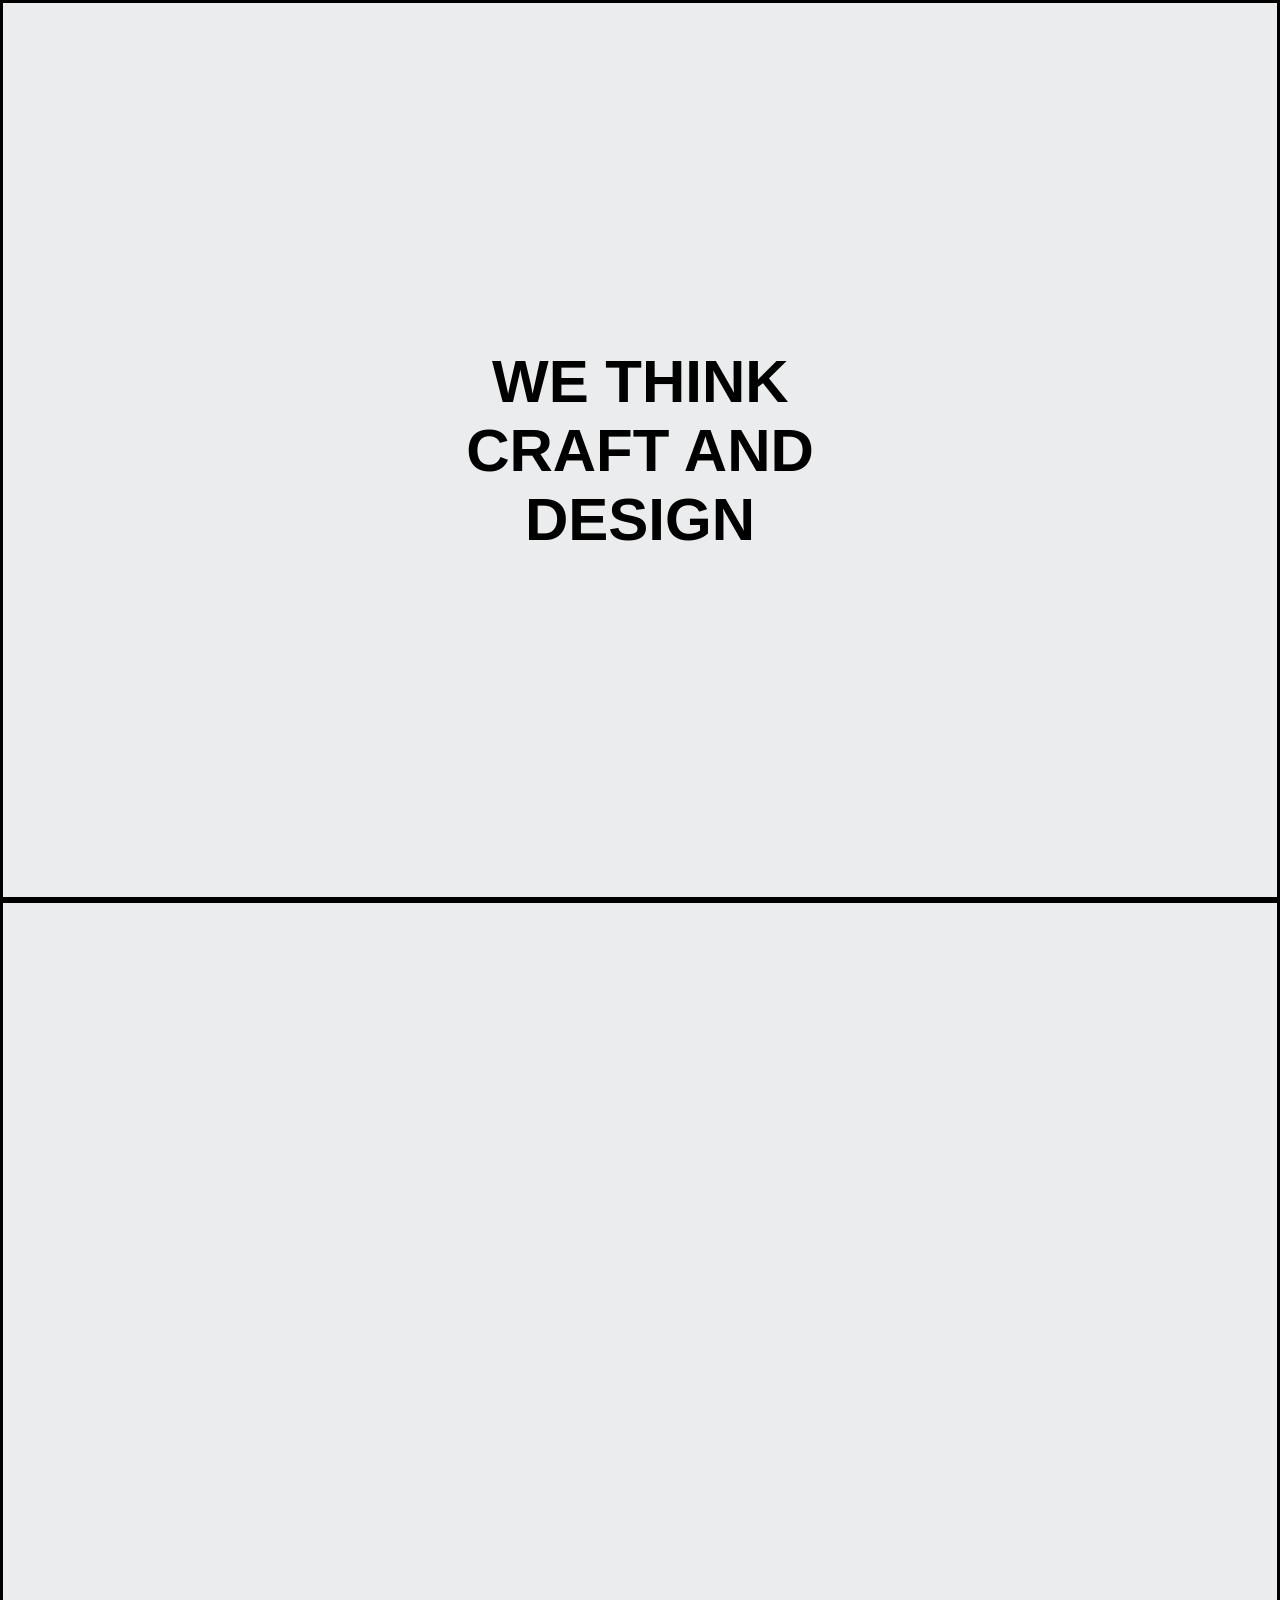
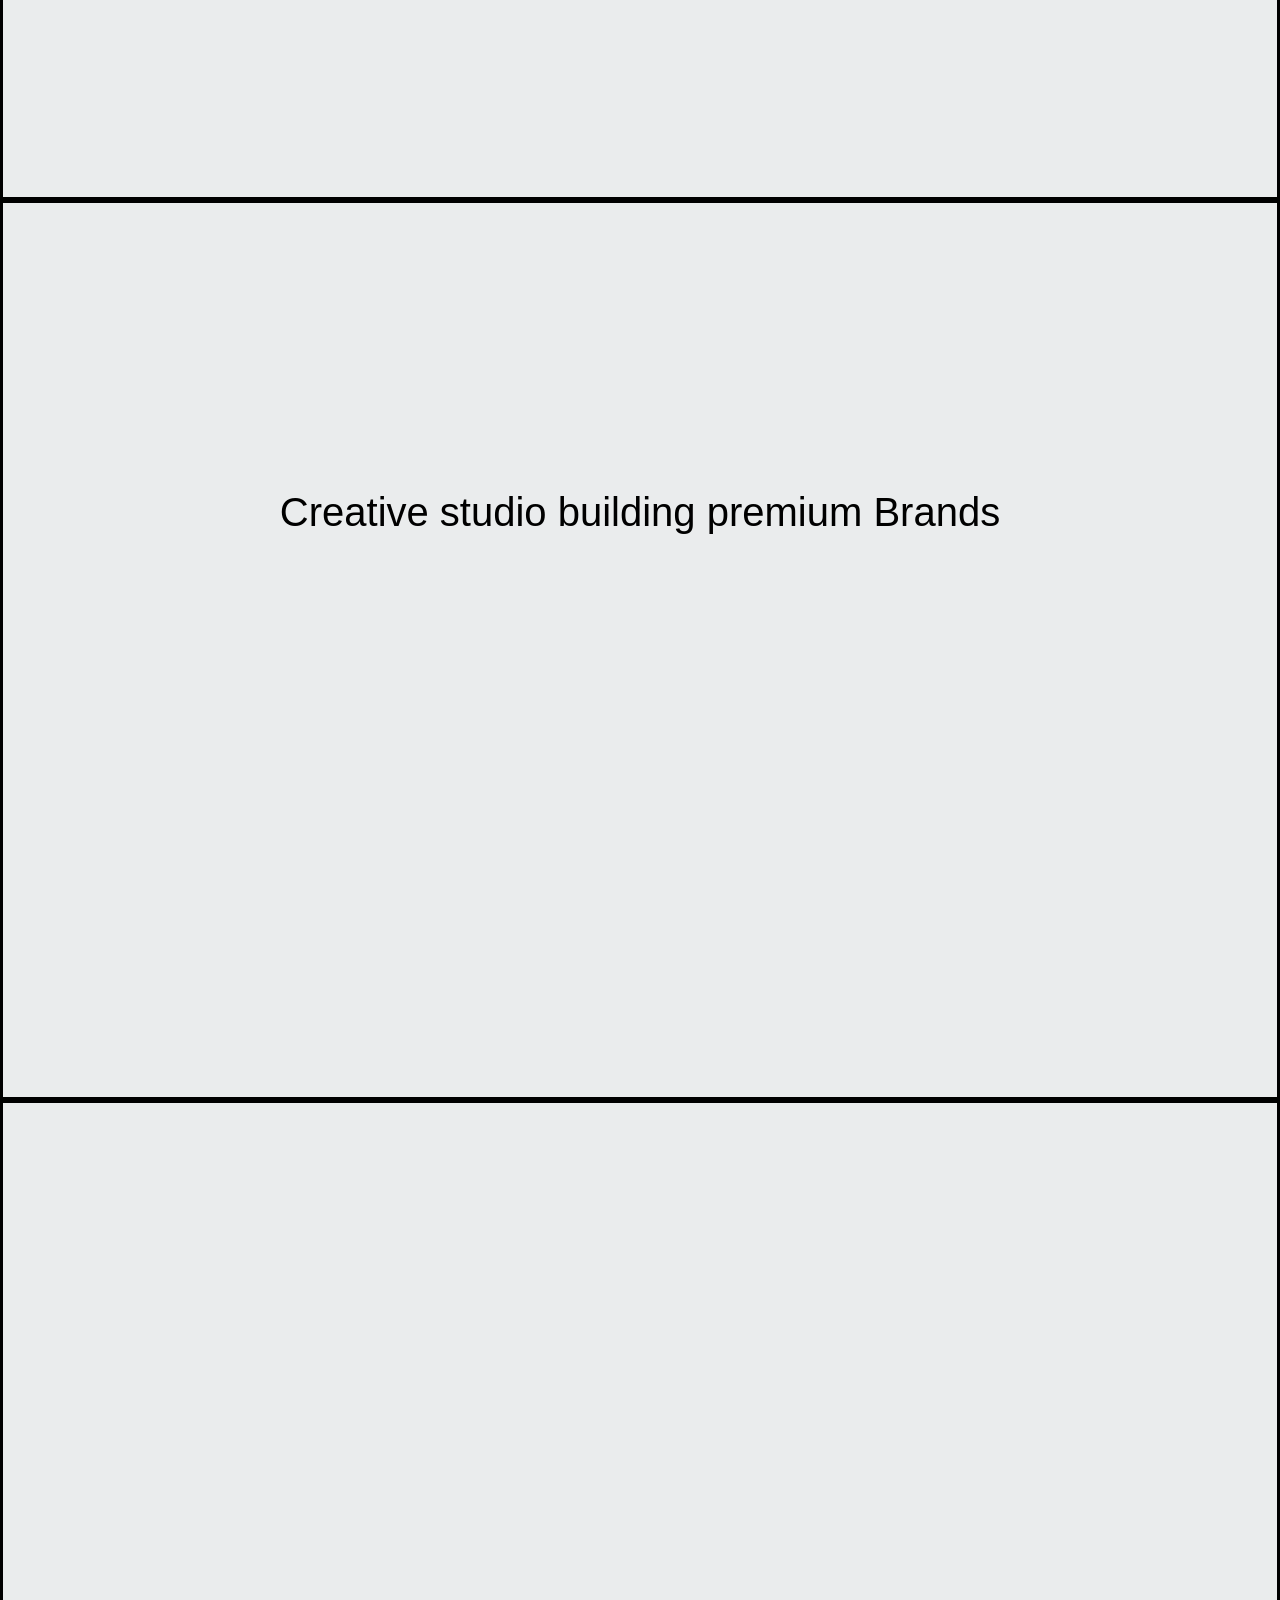
==== index.html @ c4618269 "Rename home.html to index.html" ====
<!DOCTYPE html>
<html lang="en">

<head>
  <meta charset="UTF-8">
  <meta name="viewport" content="width=device-width, initial-scale=1.0">
  <title>Document</title>
  <link rel="stylesheet" href="nav.css">
  <style>

    .content {
      display: flex;
      flex-direction: column;
      align-items: center;
      justify-content: center;
      height: 100vh;
      border: 3px solid black;
      font-size: 250%;
    }

    .animate {
      transform: rotateX(90deg);
      transition-duration: 1s;
      transform-origin: bottom;
      text-align: center;
    }

    .animate.show {
      transform: rotateX(0deg);
    }

    .content>iframe {
      width: 100%;
      height: 100%;
    }

    .slideImage{
      display: grid;
      grid-template-columns: repeat(2, 1fr);
      gap: 15px;
      overflow: hidden;
    }
    .slideImage > div > img{
      width: 100%;
    }

    .left{
      transform: translateX(-50%) translateY(40%) rotateZ(-20deg);
      transition-duration: 0.5s;
    }
    .right{
      transform: translateX(50%) translateY(40%) rotateZ(20deg);
      transition-duration: 0.5s;
    }

    .slideImage > .show > img{
      transform: translateX(0);
    }
  </style>
</head>

<body>
  <section class="content">
    <h1 class="animate">WE THINK</h1>
    <h1 class="animate">CRAFT AND</h1>
    <h1 class="animate">DESIGN</h1>
  </section>

  <section class="content">
    <iframe
      src="https://player.vimeo.com/video/1127104834?background=1&amp;badge=0&amp;autopause=0&amp;player_id=0&amp;app_id=58479&amp;autoplay=1&amp;muted=1&amp;loop=1"
      frameborder="0" allow="autoplay; fullscreen; picture-in-picture; clipboard-write; encrypted-media; web-share"
      referrerpolicy="strict-origin-when-cross-origin" title="Showreel_Namma_EN" data-ready="true">
    </iframe>
  </section>

  <section class="content">
    <p>Creative studio building premium Brands</p>
    <h2 class="animate">It’s never “just a website.”
      Every detail matters.
      We craft digital experiences.
      Your design. Our obsession.
      Your brand. Our playground.</h2>
  </section>

  <section class="content">
    <h1 class="animate">PLAYGROUND</h1>
  </section>


  <section class="slideImage">
    <div>
      <img class="left" src="https://cdn.prod.website-files.com/67aca0c732855fc2a1f2c4fc/68beb68ead192a24f9ad4372_silvr%20case%20cover%20(1).webp" alt="">
    </div>
    <div>
      <img class="right" src="https://cdn.prod.website-files.com/67aca0c732855fc2a1f2c4fc/68beb68ead192a24f9ad4372_silvr%20case%20cover%20(1).webp" alt="">
    </div>
    <div>
      <img class="left" src="https://cdn.prod.website-files.com/67aca0c732855fc2a1f2c4fc/68beb68ead192a24f9ad4372_silvr%20case%20cover%20(1).webp" alt="">
    </div>
    <div>
      <img class="right" src="https://cdn.prod.website-files.com/67aca0c732855fc2a1f2c4fc/68beb68ead192a24f9ad4372_silvr%20case%20cover%20(1).webp" alt="">
    </div>
  </section>


  <section class="content art">
    <h1 class="animate">ART DIRECTION</h1>
    <h1 class="animate">BRANDING</h1>
    <h1 class="animate">WEBFLOW</h1>
  </section>
</body>
<script src="/nav (1).js">
</script>

<script>
  let texts = document.querySelectorAll(".content > .animate");
  console.log(texts);


  let observer = new IntersectionObserver((entries) => {
    entries.forEach((entry) => {
      if (entry.isIntersecting == true) {
        entry.target.classList.add("show")
      }
      else {
        entry.target.classList.remove("show")
      }
    })
  })

  texts.forEach((text) => {
    observer.observe(text);
  })


  let observer2 = new IntersectionObserver((entries) =>{
    entries.forEach((entry)=>{
      if(entry.isIntersecting == true){
        entry.target.classList.add("show")
        
      }
      // else{
      //   entry.target.classList.remove("show")
      // }
    })
  })

  let images = document.querySelectorAll(".slideImage > div");

  images.forEach((img)=>{
    observer2.observe(img)
  })


  let list = document.querySelectorAll(".art > h1");

  list.forEach((element)=>{
    element.addEventListener("mouseenter",(event)=>{
      console.log(event.target)
      list.forEach((text)=>{
        if(text.innerText == event.target.innerText){
          text.style.color = "black"
        }
        else{
          text.style.color = "gray"
        }
      })
    })
  })

</script>

</html>
---- nav.css ----
*{
  margin: 0px;
  padding: 0px;
  box-sizing: border-box;
  font-family: 'Franklin Gothic Medium', 'Arial Narrow', Arial, sans-serif;
}
body{
  background-color: rgb(234, 236, 237);
}
#navbar{
  display:flex;
  width: 100vw;
  justify-content: space-between;
  /* background-color: rgba(223, 41, 41); */
  height: 60px;
  align-items: center;
  font-size: 25px;
  position: fixed;
  z-index: 2;
  padding: 0px 20px;
  list-style-type: none;
  top: 0px;
}
#navbar > p{
  cursor: pointer;
}
#menu{
  position: fixed;
  width: 100vw;
  height: 90vh;
  background-color: white;
  list-style-type: none;
  margin: 0px;
  display: grid;
  grid-template-columns: repeat(2,1fr);
  padding: 20px;
  top: -100%;
  transition-duration: 5s;
  z-index: 1;
}
#menu>li{
  font-size: 100px;
  font-weight: 900;
}
#menu.show{
  top: 9%;
}
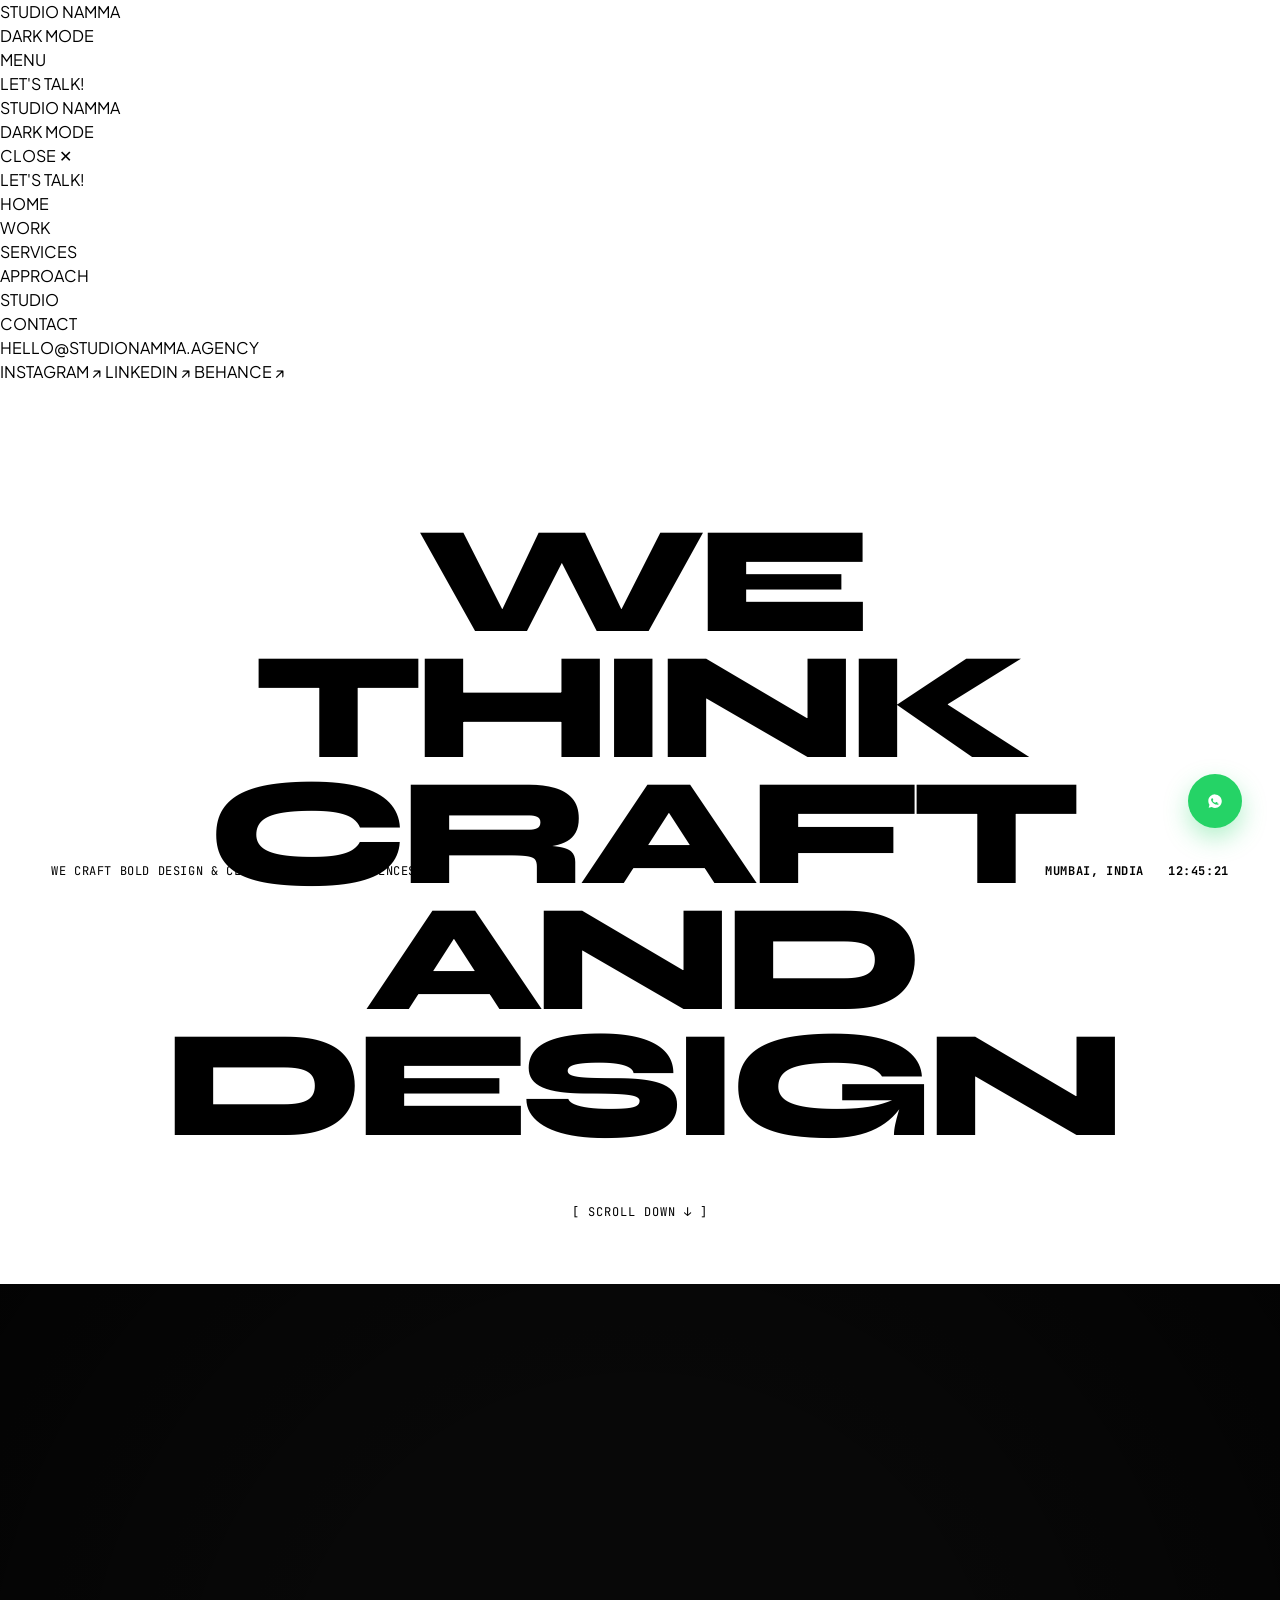
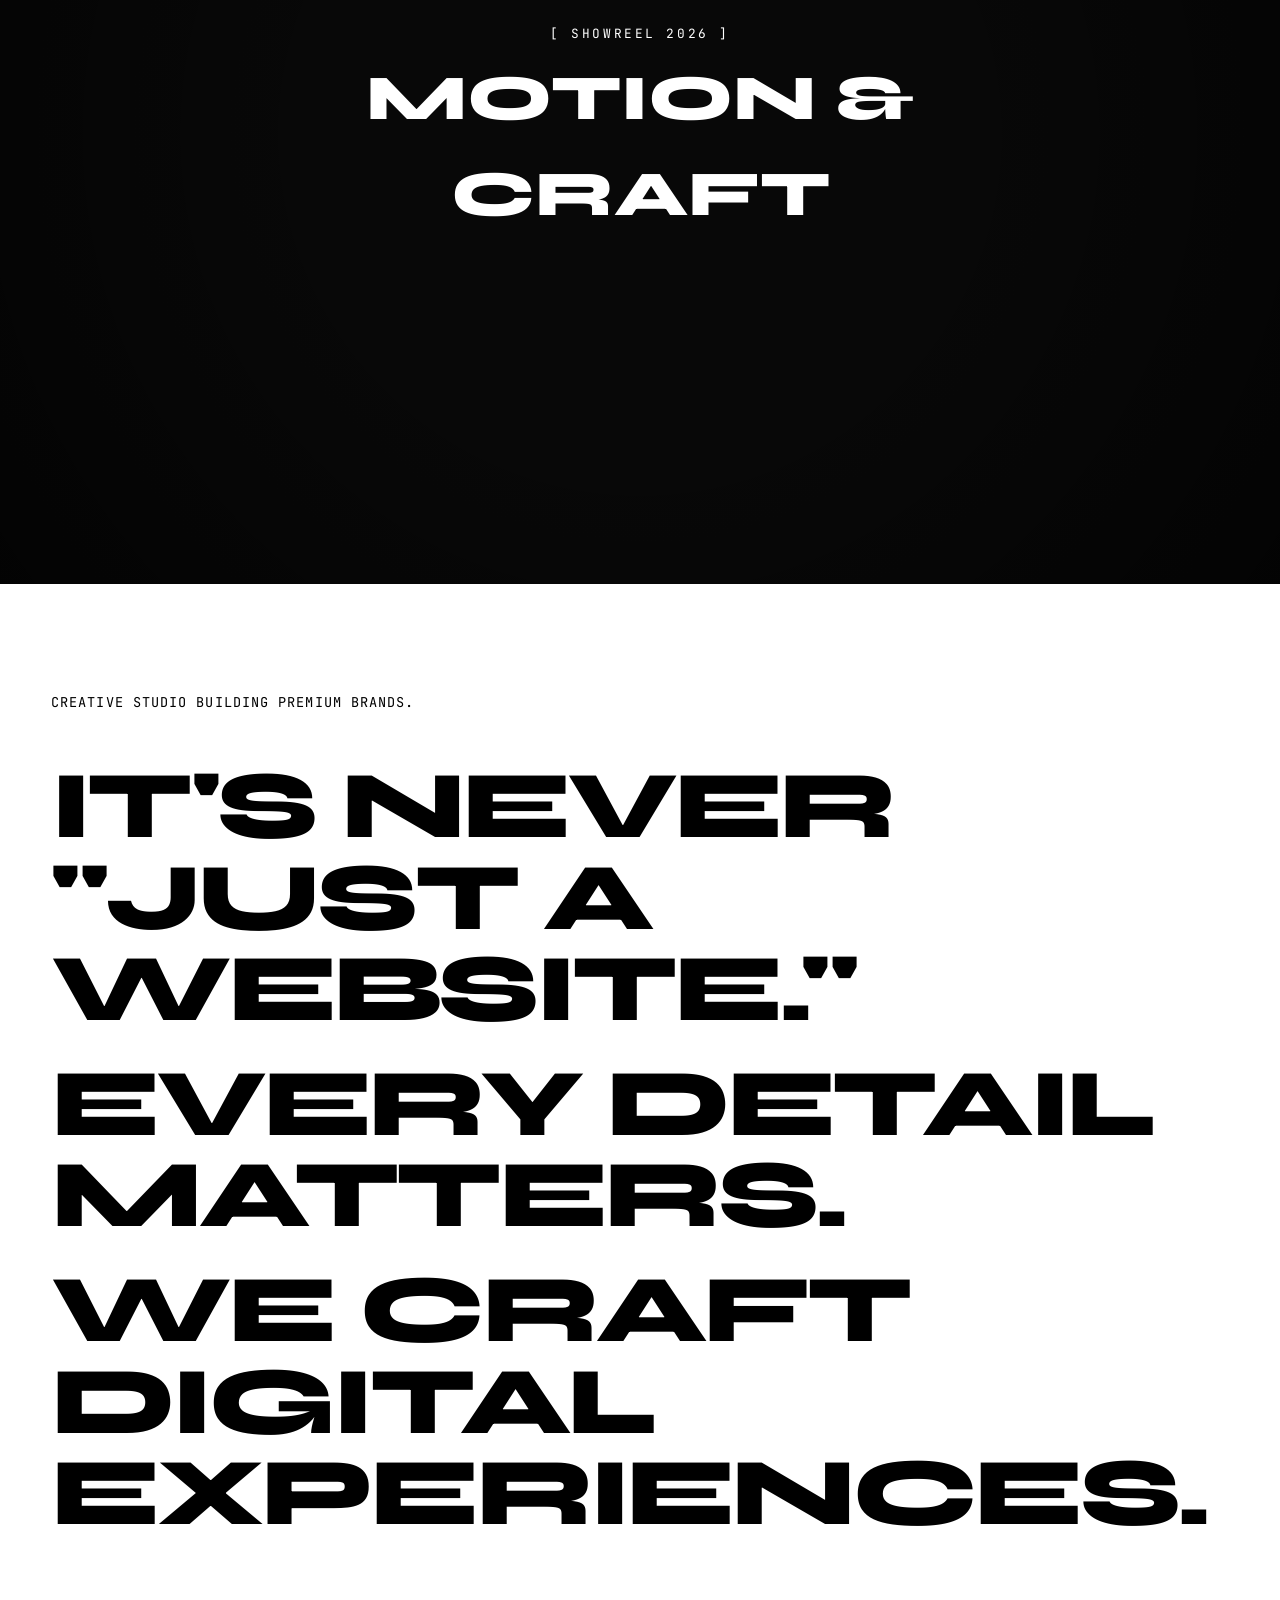
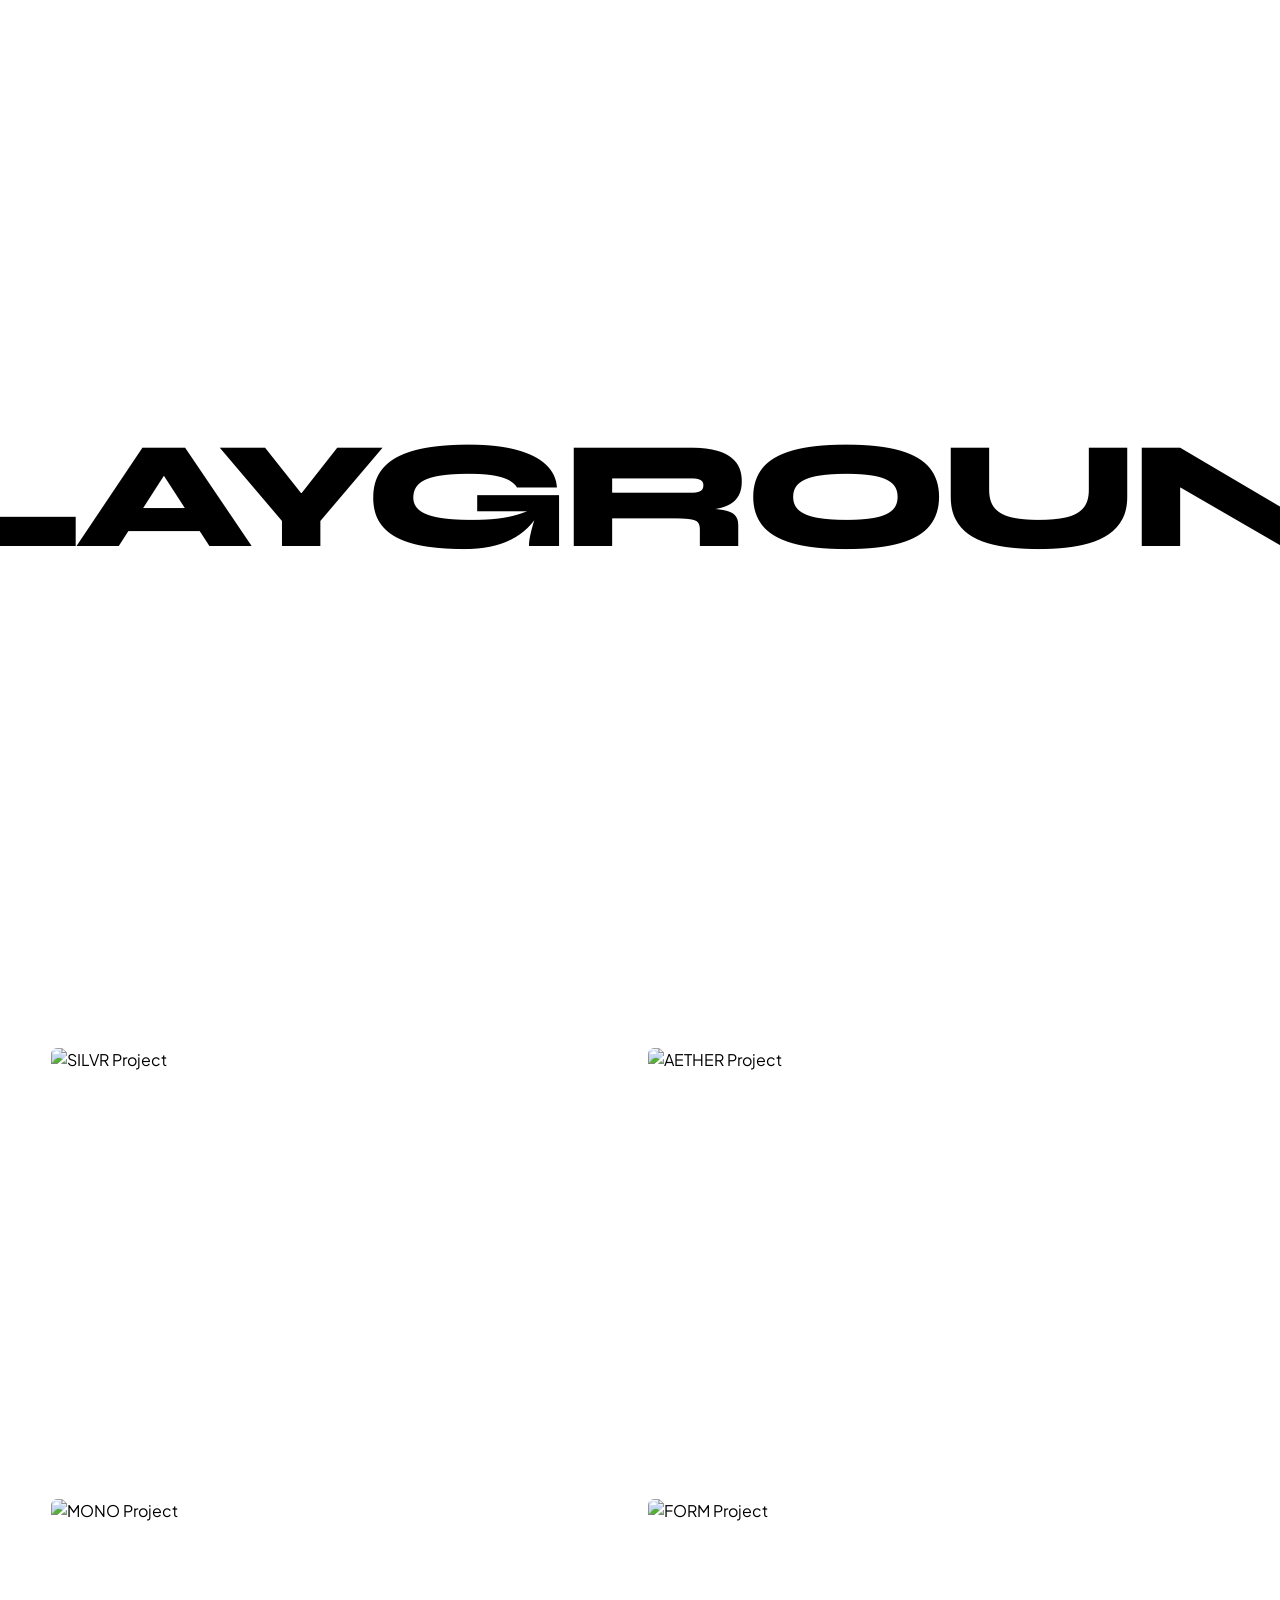
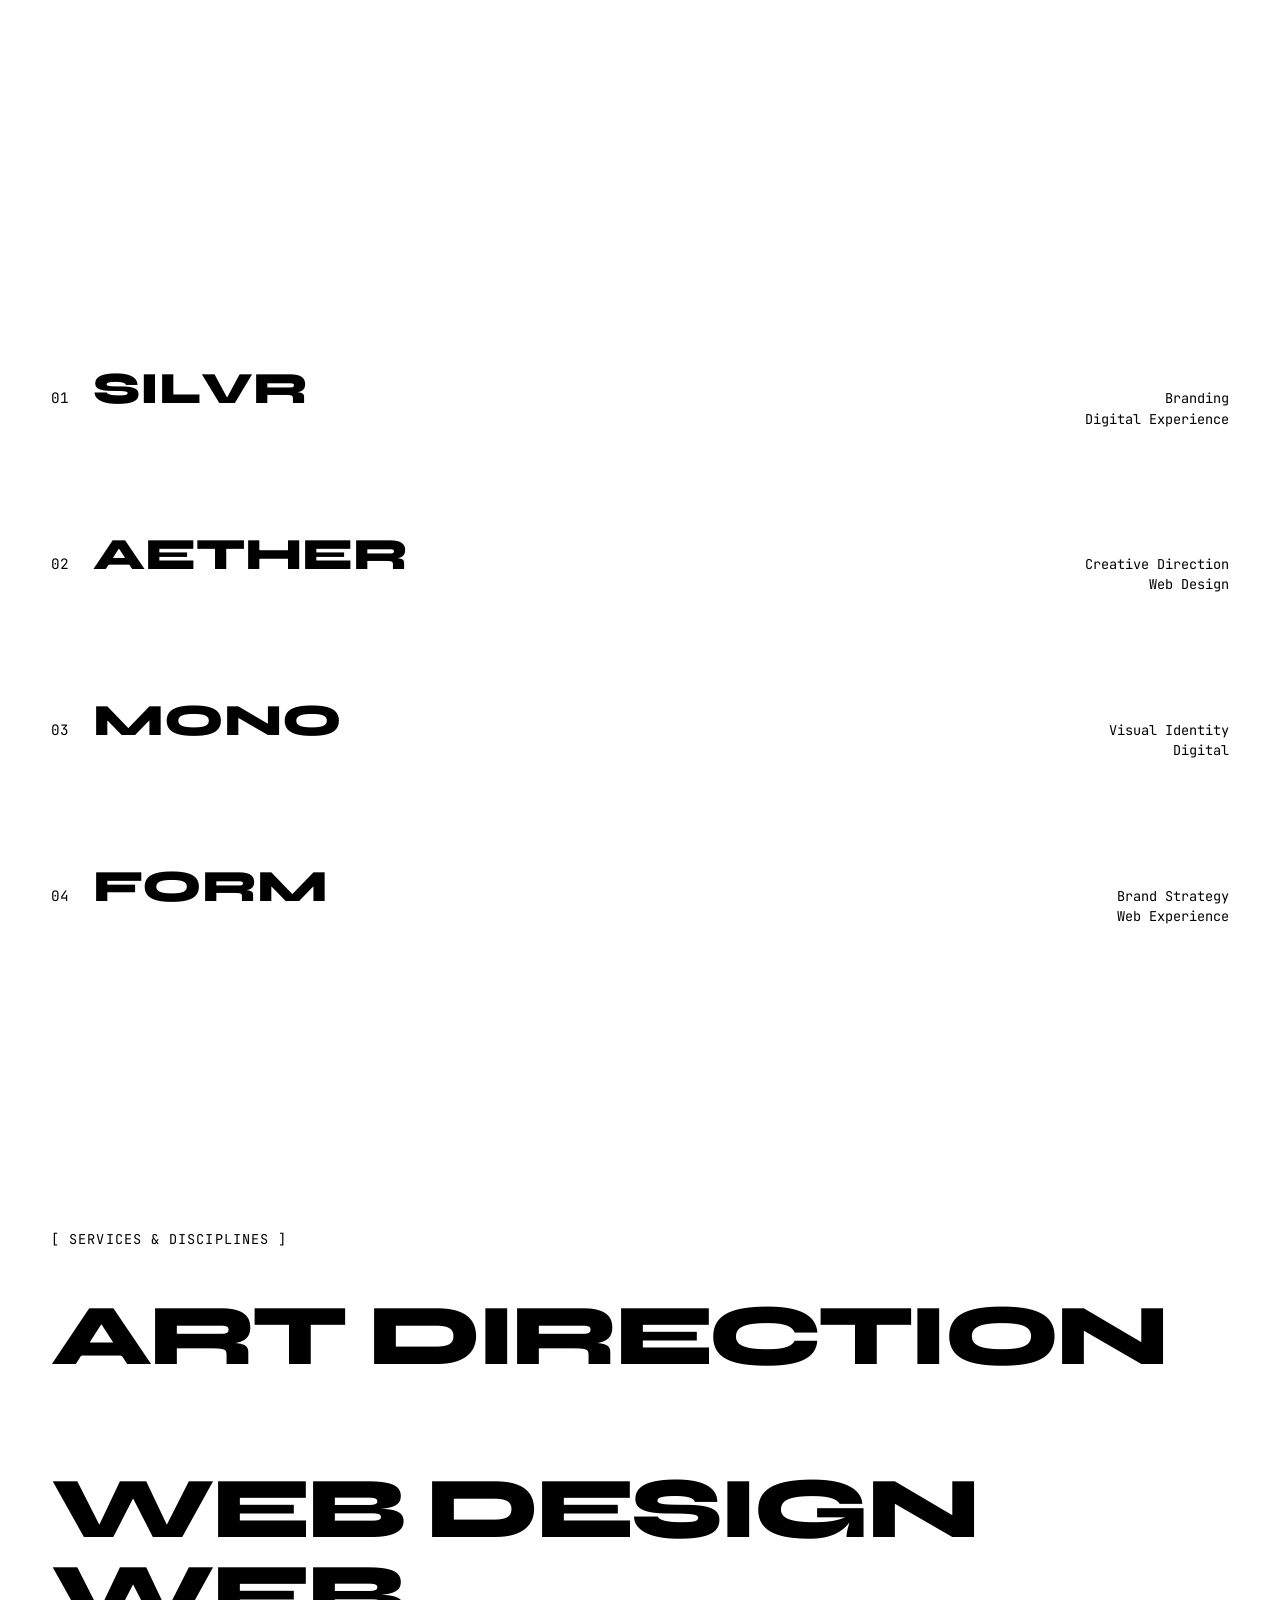
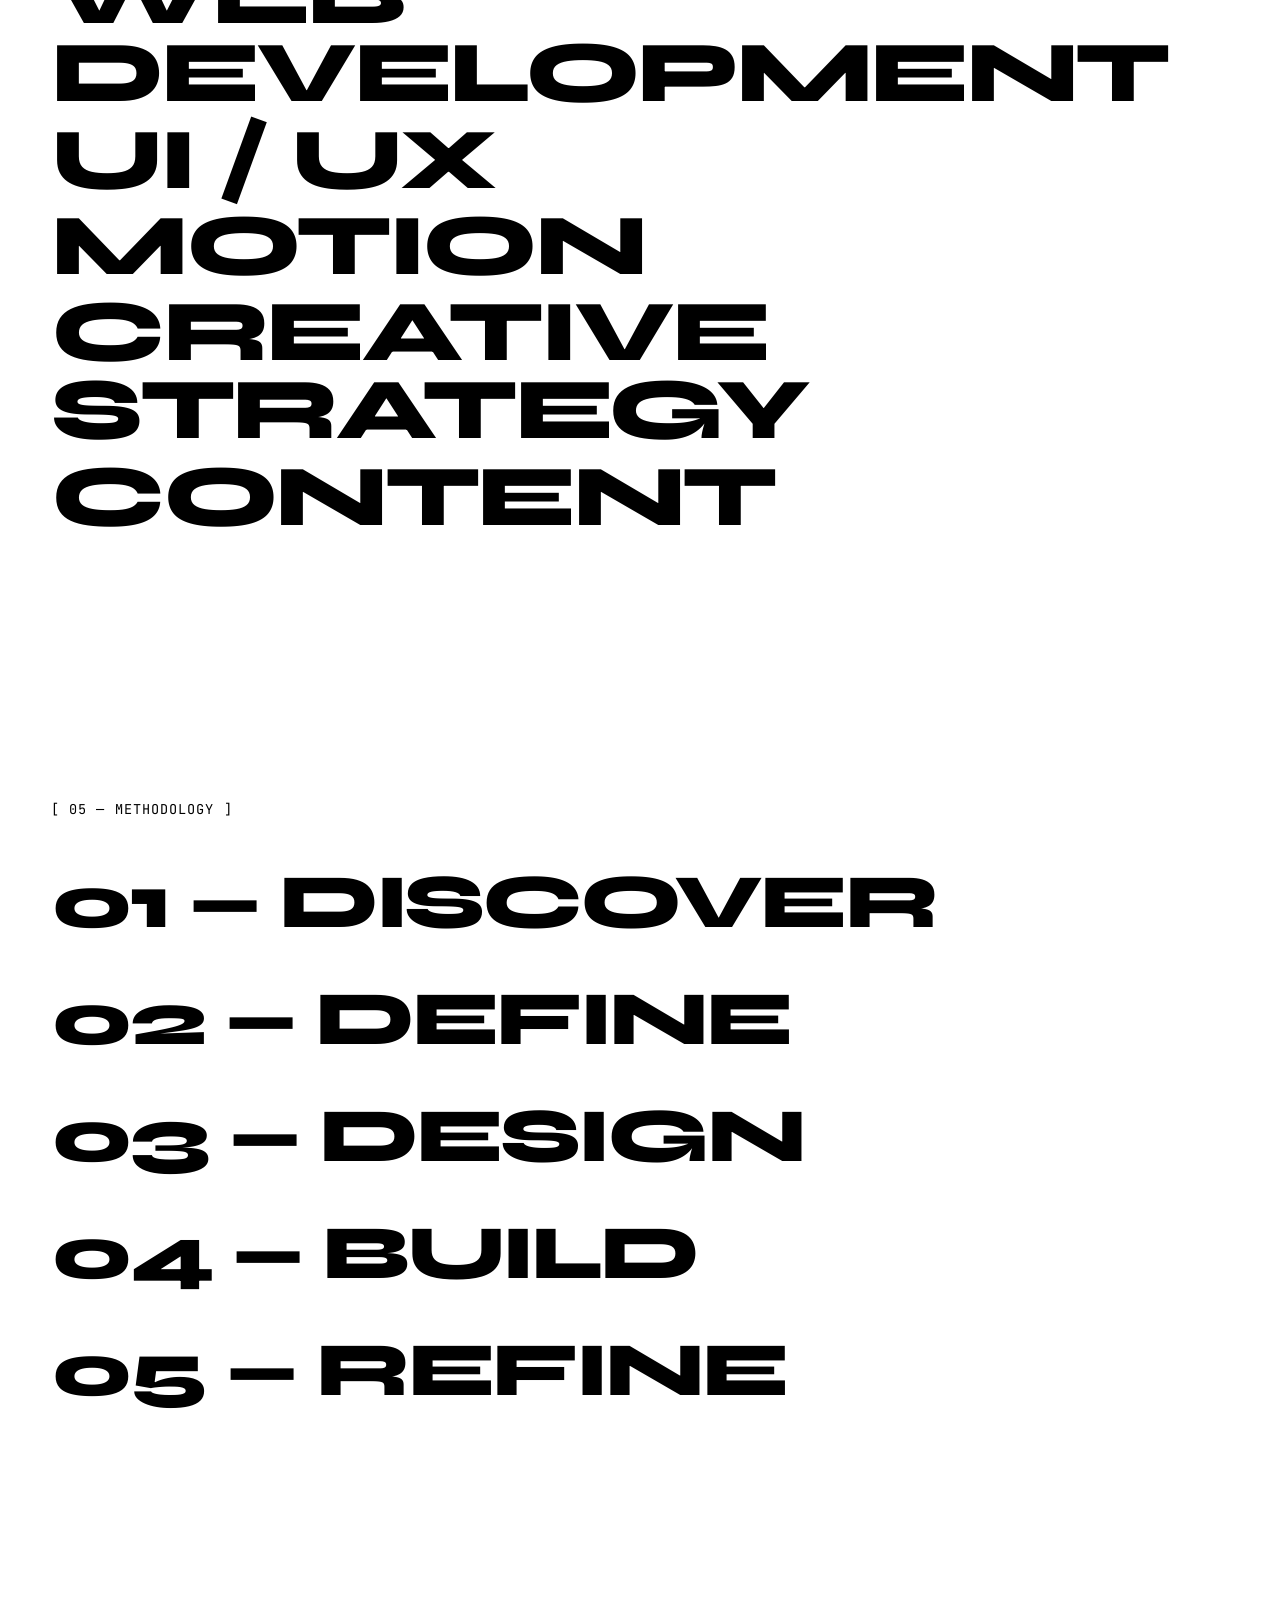
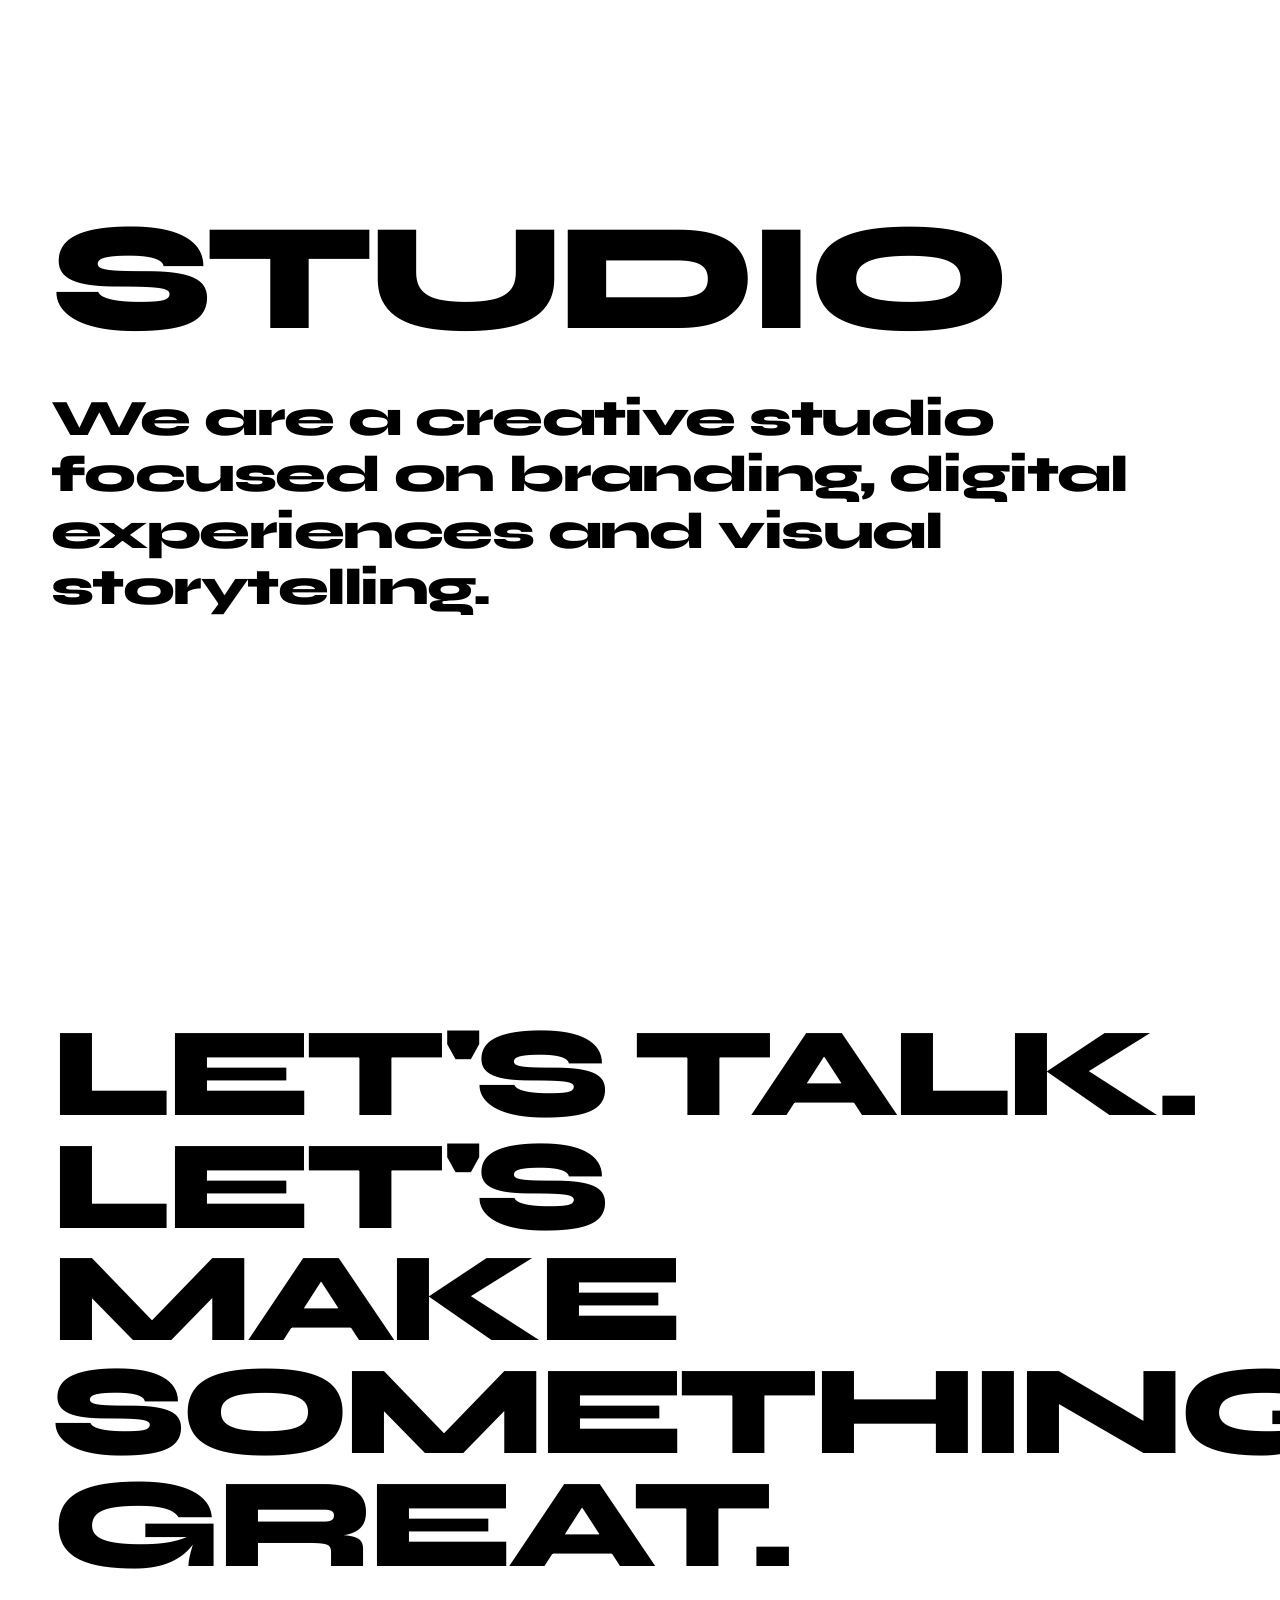
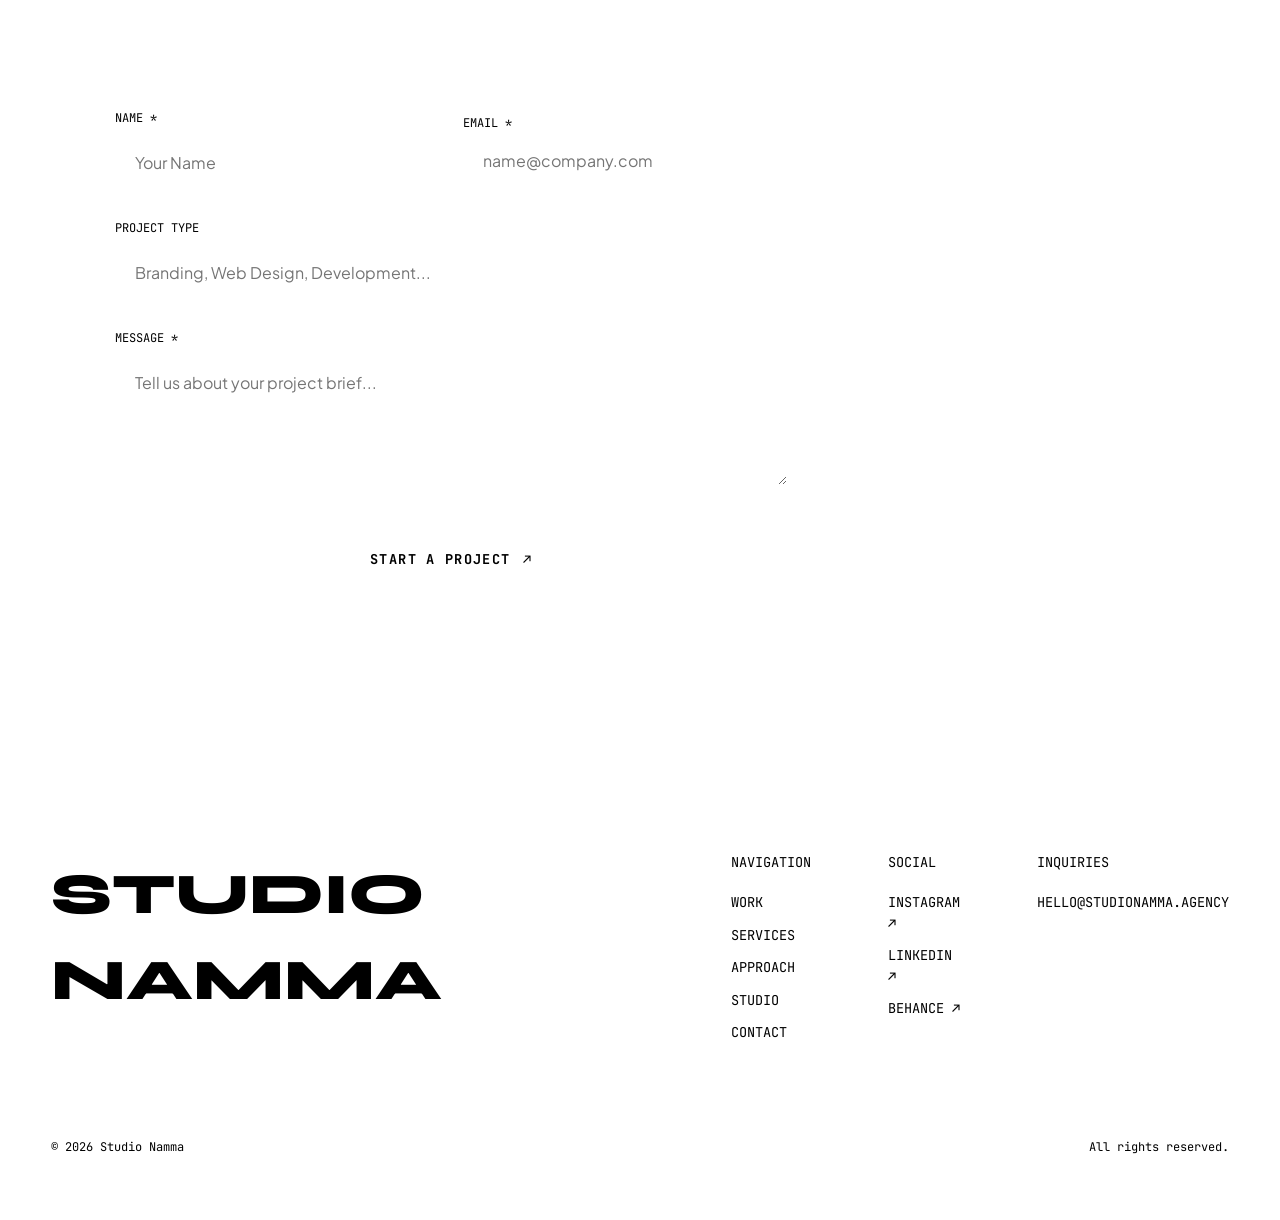
==== commit bc249b84: "Add home page" ====
--- a/index.html
+++ b/index.html
@@ -1,174 +1,399 @@
-<!DOCTYPE html>
-<html lang="en">
-
-<head>
-  <meta charset="UTF-8">
-  <meta name="viewport" content="width=device-width, initial-scale=1.0">
-  <title>Document</title>
-  <link rel="stylesheet" href="nav.css">
-  <style>
-
-    .content {
-      display: flex;
-      flex-direction: column;
-      align-items: center;
-      justify-content: center;
-      height: 100vh;
-      border: 3px solid black;
-      font-size: 250%;
-    }
-
-    .animate {
-      transform: rotateX(90deg);
-      transition-duration: 1s;
-      transform-origin: bottom;
-      text-align: center;
-    }
-
-    .animate.show {
-      transform: rotateX(0deg);
-    }
-
-    .content>iframe {
-      width: 100%;
-      height: 100%;
-    }
-
-    .slideImage{
-      display: grid;
-      grid-template-columns: repeat(2, 1fr);
-      gap: 15px;
-      overflow: hidden;
-    }
-    .slideImage > div > img{
-      width: 100%;
-    }
-
-    .left{
-      transform: translateX(-50%) translateY(40%) rotateZ(-20deg);
-      transition-duration: 0.5s;
-    }
-    .right{
-      transform: translateX(50%) translateY(40%) rotateZ(20deg);
-      transition-duration: 0.5s;
-    }
-
-    .slideImage > .show > img{
-      transform: translateX(0);
-    }
-  </style>
-</head>
-
-<body>
-  <section class="content">
-    <h1 class="animate">WE THINK</h1>
-    <h1 class="animate">CRAFT AND</h1>
-    <h1 class="animate">DESIGN</h1>
-  </section>
-
-  <section class="content">
-    <iframe
-      src="https://player.vimeo.com/video/1127104834?background=1&amp;badge=0&amp;autopause=0&amp;player_id=0&amp;app_id=58479&amp;autoplay=1&amp;muted=1&amp;loop=1"
-      frameborder="0" allow="autoplay; fullscreen; picture-in-picture; clipboard-write; encrypted-media; web-share"
-      referrerpolicy="strict-origin-when-cross-origin" title="Showreel_Namma_EN" data-ready="true">
-    </iframe>
-  </section>
-
-  <section class="content">
-    <p>Creative studio building premium Brands</p>
-    <h2 class="animate">It’s never “just a website.”
-      Every detail matters.
-      We craft digital experiences.
-      Your design. Our obsession.
-      Your brand. Our playground.</h2>
-  </section>
-
-  <section class="content">
-    <h1 class="animate">PLAYGROUND</h1>
-  </section>
-
-
-  <section class="slideImage">
-    <div>
-      <img class="left" src="https://cdn.prod.website-files.com/67aca0c732855fc2a1f2c4fc/68beb68ead192a24f9ad4372_silvr%20case%20cover%20(1).webp" alt="">
-    </div>
-    <div>
-      <img class="right" src="https://cdn.prod.website-files.com/67aca0c732855fc2a1f2c4fc/68beb68ead192a24f9ad4372_silvr%20case%20cover%20(1).webp" alt="">
-    </div>
-    <div>
-      <img class="left" src="https://cdn.prod.website-files.com/67aca0c732855fc2a1f2c4fc/68beb68ead192a24f9ad4372_silvr%20case%20cover%20(1).webp" alt="">
-    </div>
-    <div>
-      <img class="right" src="https://cdn.prod.website-files.com/67aca0c732855fc2a1f2c4fc/68beb68ead192a24f9ad4372_silvr%20case%20cover%20(1).webp" alt="">
-    </div>
-  </section>
-
-
-  <section class="content art">
-    <h1 class="animate">ART DIRECTION</h1>
-    <h1 class="animate">BRANDING</h1>
-    <h1 class="animate">WEBFLOW</h1>
-  </section>
-</body>
-<script src="/nav (1).js">
-</script>
-
-<script>
-  let texts = document.querySelectorAll(".content > .animate");
-  console.log(texts);
-
-
-  let observer = new IntersectionObserver((entries) => {
-    entries.forEach((entry) => {
-      if (entry.isIntersecting == true) {
-        entry.target.classList.add("show")
-      }
-      else {
-        entry.target.classList.remove("show")
-      }
-    })
-  })
-
-  texts.forEach((text) => {
-    observer.observe(text);
-  })
-
-
-  let observer2 = new IntersectionObserver((entries) =>{
-    entries.forEach((entry)=>{
-      if(entry.isIntersecting == true){
-        entry.target.classList.add("show")
-        
-      }
-      // else{
-      //   entry.target.classList.remove("show")
-      // }
-    })
-  })
-
-  let images = document.querySelectorAll(".slideImage > div");
-
-  images.forEach((img)=>{
-    observer2.observe(img)
-  })
-
-
-  let list = document.querySelectorAll(".art > h1");
-
-  list.forEach((element)=>{
-    element.addEventListener("mouseenter",(event)=>{
-      console.log(event.target)
-      list.forEach((text)=>{
-        if(text.innerText == event.target.innerText){
-          text.style.color = "black"
-        }
-        else{
-          text.style.color = "gray"
-        }
-      })
-    })
-  })
-
-</script>
-
-</html>
+<!DOCTYPE html>
+<html lang="en" data-theme="light">
+<head>
+  <meta charset="UTF-8">
+  <meta name="viewport" content="width=device-width, initial-scale=1.0, viewport-fit=cover">
+  <title>Studio Namma — Creative Digital Agency</title>
+  <meta name="description" content="Studio Namma is an independent creative studio crafting bold websites, brand systems, and digital experiences for pioneering brands.">
+
+  <link rel="preconnect" href="https://fonts.googleapis.com">
+  <link rel="preconnect" href="https://fonts.gstatic.com" crossorigin>
+  <link href="https://fonts.googleapis.com/css2?family=JetBrains+Mono:wght@400;500;600;700;800&family=Plus+Jakarta+Sans:ital,wght@0,300;0,400;0,500;0,600;0,700;1,400&family=Syne:wght@700;800;900&display=swap" rel="stylesheet">
+
+  <link rel="stylesheet" href="style.css">
+</head>
+<body>
+
+  <div id="cursor" class="normal-cursor" aria-hidden="true"></div>
+
+  <div id="videocursor" class="video-cursor-hidden" aria-hidden="true">
+    <div class="video-inner">
+      <iframe
+        src="https://player.vimeo.com/video/1127104834?background=1&badge=0&autopause=0&player_id=0&app_id=58479&autoplay=1&muted=1&loop=1"
+        frameborder="0"
+        allow="autoplay; fullscreen; picture-in-picture"
+      ></iframe>
+    </div>
+  </div>
+
+  <header class="site-nav-header" id="siteNavHeader">
+    <div class="nav-container">
+      <div class="nav-grid">
+
+        <div class="nav-left-brand">
+          <a href="#hero" class="nav-brand">STUDIO NAMMA</a>
+        </div>
+
+        <div class="nav-center-mode">
+          <button class="dark-mode-toggle" id="darkModeBtn" aria-label="Toggle Dark and Light Mode">
+            <span class="dark-mode-label" id="darkModeLabel">DARK MODE</span>
+            <span class="dark-mode-indicator" aria-hidden="true"></span>
+          </button>
+        </div>
+
+        <div class="nav-center-menu">
+          <button class="nav-menu-trigger" id="navMenuBtn" aria-expanded="false" aria-controls="fullscreenMenu">
+            MENU
+          </button>
+        </div>
+
+        <div class="nav-right-talk">
+          <a href="#contact" class="nav-talk-link">LET'S TALK!</a>
+        </div>
+      </div>
+    </div>
+  </header>
+
+  <nav class="fullscreen-menu" id="fullscreenMenu" aria-hidden="true" role="dialog" aria-modal="true" aria-label="Main Navigation">
+    <div class="menu-header-bar">
+      <div class="menu-logo-text">
+        <a href="#hero" class="menu-nav-home-btn">STUDIO NAMMA</a>
+      </div>
+
+      <div class="menu-theme-container">
+        <button class="dark-mode-toggle" id="menuDarkModeToggleBtn" aria-label="Toggle Theme">
+          <span class="dark-mode-label">DARK MODE</span>
+          <span class="dark-mode-indicator"></span>
+        </button>
+      </div>
+
+      <div class="menu-close-container">
+        <button class="menu-close-action-btn" id="menuCloseActionBtn" aria-label="Close Menu">
+          <span>CLOSE</span>
+          <span class="close-x-icon">✕</span>
+        </button>
+      </div>
+
+      <a href="#contact" class="menu-talk-action">LET'S TALK!</a>
+    </div>
+
+    <div class="menu-center-links">
+      <div class="menu-nav-grid">
+        <div class="menu-nav-column">
+          <div class="menu-link-wrapper">
+            <a href="#hero" class="menu-link-item">
+              <span>HOME</span>
+              <span class="menu-dot-indicator"></span>
+            </a>
+          </div>
+          <div class="menu-link-wrapper">
+            <a href="#work" class="menu-link-item">
+              <span>WORK</span>
+              <span class="menu-dot-indicator"></span>
+            </a>
+          </div>
+          <div class="menu-link-wrapper">
+            <a href="#services" class="menu-link-item">
+              <span>SERVICES</span>
+              <span class="menu-dot-indicator"></span>
+            </a>
+          </div>
+        </div>
+
+        <div class="menu-nav-column">
+          <div class="menu-link-wrapper">
+            <a href="#approach" class="menu-link-item">
+              <span>APPROACH</span>
+              <span class="menu-dot-indicator"></span>
+            </a>
+          </div>
+          <div class="menu-link-wrapper">
+            <a href="#studio" class="menu-link-item">
+              <span>STUDIO</span>
+              <span class="menu-dot-indicator"></span>
+            </a>
+          </div>
+          <div class="menu-link-wrapper">
+            <a href="#contact" class="menu-link-item">
+              <span>CONTACT</span>
+              <span class="menu-dot-indicator"></span>
+            </a>
+          </div>
+        </div>
+      </div>
+    </div>
+
+    <div class="menu-footer-bar">
+      <span>HELLO@STUDIONAMMA.AGENCY</span>
+      <div class="menu-social-links">
+        <a href="https://instagram.com" target="_blank" rel="noopener noreferrer">INSTAGRAM ↗</a>
+        <a href="https://linkedin.com" target="_blank" rel="noopener noreferrer">LINKEDIN ↗</a>
+        <a href="https://behance.net" target="_blank" rel="noopener noreferrer">BEHANCE ↗</a>
+      </div>
+    </div>
+  </nav>
+
+  <main id="main">
+
+    <section class="hero" id="hero">
+
+      <div class="hero-content">
+        <h1 class="hero-giant-title animate">WE THINK</h1>
+        <h1 class="hero-giant-title animate">CRAFT AND</h1>
+        <h1 class="hero-giant-title animate">DESIGN</h1>
+        <div class="hero-scroll-indicator font-mono">[ SCROLL DOWN ↓ ]</div>
+      </div>
+    </section>
+
+    <section class="section-showreel" id="showreel">
+      <div class="showreel-video-container" data-cursor="project">
+        <video class="showreel-bg-video" autoplay loop muted playsinline poster="https://images.unsplash.com/photo-1618005182384-a83a8bd57fbe?q=80&w=1600&auto=format&fit=crop">
+          <source src="https://studionamma.vercel.app/videos/matera/matera-highlight-2.mp4" type="video/mp4">
+        </video>
+        <div class="showreel-overlay-tint"></div>
+        <div class="showreel-center-caption">
+          <p class="showreel-tag">[ SHOWREEL 2026 ]</p>
+          <h2 class="showreel-title animate">MOTION & CRAFT</h2>
+        </div>
+      </div>
+    </section>
+
+    <section class="section-intro" id="intro">
+      <div class="container">
+        <p class="intro-tag-small animate font-mono">Creative studio building premium brands.</p>
+
+        <h2 class="intro-large-text animate">IT'S NEVER</h2>
+        <h2 class="intro-large-text animate">"JUST A WEBSITE."</h2>
+        <br>
+        <h2 class="intro-large-text animate">EVERY DETAIL</h2>
+        <h2 class="intro-large-text animate">MATTERS.</h2>
+        <br>
+        <h2 class="intro-large-text animate">WE CRAFT</h2>
+        <h2 class="intro-large-text animate">DIGITAL</h2>
+        <h2 class="intro-large-text animate">EXPERIENCES.</h2>
+      </div>
+    </section>
+
+    <section class="section-playground" id="playground">
+      <h2 class="playground-huge-heading animate">PLAYGROUND</h2>
+    </section>
+
+    <section class="section-projects-grid" id="work">
+      <div class="container">
+
+        <section class="slideImage">
+
+          <div class="image-card left-card" data-cursor="project">
+            <img src="https://images.unsplash.com/photo-1618005182384-a83a8bd57fbe?q=80&w=1200&auto=format&fit=crop"
+                 alt="SILVR Project"
+                 loading="lazy">
+          </div>
+
+          <div class="image-card right-card" data-cursor="project">
+            <img src="https://images.unsplash.com/photo-1600585154340-be6161a56a0c?q=80&w=1200&auto=format&fit=crop"
+                 alt="AETHER Project"
+                 loading="lazy">
+          </div>
+
+          <div class="image-card left-card" data-cursor="project">
+            <img src="https://images.unsplash.com/photo-1550745165-9bc0b252726f?q=80&w=1200&auto=format&fit=crop"
+                 alt="MONO Project"
+                 loading="lazy">
+          </div>
+
+          <div class="image-card right-card" data-cursor="project">
+            <img src="https://images.unsplash.com/photo-1513694203232-719a280e022f?q=80&w=1200&auto=format&fit=crop"
+                 alt="FORM Project"
+                 loading="lazy">
+          </div>
+        </section>
+
+        <div class="project-info-block">
+          <div class="project-info-left">
+            <span class="project-number">01</span>
+            <h3 class="project-title">SILVR</h3>
+          </div>
+          <span class="project-category">Branding<br>Digital Experience</span>
+        </div>
+
+        <div class="project-info-block">
+          <div class="project-info-left">
+            <span class="project-number">02</span>
+            <h3 class="project-title">AETHER</h3>
+          </div>
+          <span class="project-category">Creative Direction<br>Web Design</span>
+        </div>
+
+        <div class="project-info-block">
+          <div class="project-info-left">
+            <span class="project-number">03</span>
+            <h3 class="project-title">MONO</h3>
+          </div>
+          <span class="project-category">Visual Identity<br>Digital</span>
+        </div>
+
+        <div class="project-info-block">
+          <div class="project-info-left">
+            <span class="project-number">04</span>
+            <h3 class="project-title">FORM</h3>
+          </div>
+          <span class="project-category">Brand Strategy<br>Web Experience</span>
+        </div>
+
+      </div>
+    </section>
+
+    <section class="section-services" id="services">
+      <div class="container">
+        <p class="services-tag font-mono animate">[ SERVICES & DISCIPLINES ]</p>
+
+        <div class="services-list">
+          <h2 class="service-item animate">ART DIRECTION</h2>
+          <h2 class="service-item animate">BRANDING</h2>
+          <h2 class="service-item animate">WEB DESIGN</h2>
+          <h2 class="service-item animate">WEB DEVELOPMENT</h2>
+          <h2 class="service-item animate">UI / UX</h2>
+          <h2 class="service-item animate">MOTION</h2>
+          <h2 class="service-item animate">CREATIVE STRATEGY</h2>
+          <h2 class="service-item animate">CONTENT</h2>
+        </div>
+      </div>
+    </section>
+
+    <section class="section-approach" id="approach">
+      <div class="container">
+        <p class="services-tag font-mono animate">[ 05 — METHODOLOGY ]</p>
+
+        <div class="approach-steps-list">
+          <h2 class="approach-step-item animate">01 — DISCOVER</h2>
+          <h2 class="approach-step-item animate">02 — DEFINE</h2>
+          <h2 class="approach-step-item animate">03 — DESIGN</h2>
+          <h2 class="approach-step-item animate">04 — BUILD</h2>
+          <h2 class="approach-step-item animate">05 — REFINE</h2>
+        </div>
+      </div>
+    </section>
+
+    <section class="section-studio" id="studio">
+      <div class="container">
+        <h2 class="studio-huge-heading animate">STUDIO</h2>
+        <p class="studio-statement-copy animate">
+          We are a creative studio focused on branding, digital experiences and visual storytelling.
+        </p>
+      </div>
+    </section>
+
+    <section class="section-contact" id="contact">
+      <div class="container">
+        <h2 class="contact-headline-huge animate">
+          LET'S TALK.<br>
+          LET'S MAKE<br>
+          SOMETHING<br>
+          GREAT.
+        </h2>
+
+        <div class="contact-form-box animate">
+          <form id="contactFormElement" class="contact-form-element" novalidate>
+            <div class="form-row-2col">
+              <div class="form-input-group">
+                <label for="userNameInput" class="form-label-mono">NAME *</label>
+                <input type="text" id="userNameInput" name="name" class="form-field-ctrl" placeholder="Your Name" required>
+                <span class="form-error-hint">Please enter your name</span>
+              </div>
+
+              <div class="form-field-group">
+                <label for="userEmailInput" class="form-label-mono">EMAIL *</label>
+                <input type="email" id="userEmailInput" name="email" class="form-field-ctrl" placeholder="name@company.com" required>
+                <span class="form-error-hint">Please enter a valid email</span>
+              </div>
+            </div>
+
+            <div class="form-input-group">
+              <label for="userProjectInput" class="form-label-mono">PROJECT TYPE</label>
+              <input type="text" id="userProjectInput" name="project" class="form-field-ctrl" placeholder="Branding, Web Design, Development...">
+            </div>
+
+            <div class="form-input-group">
+              <label for="userMessageInput" class="form-label-mono">MESSAGE *</label>
+              <textarea id="userMessageInput" name="message" class="form-field-ctrl form-textarea-ctrl" placeholder="Tell us about your project brief..." required></textarea>
+              <span class="form-error-hint">Please enter a message</span>
+            </div>
+
+            <button type="submit" class="btn-start-project" id="startProjectBtn">
+              <span>START A PROJECT</span>
+              <span>↗</span>
+            </button>
+          </form>
+
+          <div class="contact-success-panel" id="contactSuccessPanel" aria-live="polite">
+            <div class="success-badge-icon">✓</div>
+            <h3 class="success-title-bold">MESSAGE RECEIVED</h3>
+            <p class="success-desc-text">Thank you for reaching out. We will get back to you within 24 hours.</p>
+            <button type="button" class="btn-reset-form" id="resetContactBtn">Send another message</button>
+          </div>
+        </div>
+      </div>
+    </section>
+
+  </main>
+
+  <footer class="site-footer">
+    <div class="container">
+      <div class="footer-top-layout">
+        <span class="footer-brand-huge">STUDIO NAMMA</span>
+
+        <div class="footer-cols-group">
+          <div class="footer-col-item">
+            <span class="footer-col-title">NAVIGATION</span>
+            <a href="#hero" class="footer-nav-anchor">WORK</a>
+            <a href="#services" class="footer-nav-anchor">SERVICES</a>
+            <a href="#approach" class="footer-nav-anchor">APPROACH</a>
+            <a href="#studio" class="footer-nav-anchor">STUDIO</a>
+            <a href="#contact" class="footer-nav-anchor">CONTACT</a>
+          </div>
+
+          <div class="footer-col-item">
+            <span class="footer-col-title">SOCIAL</span>
+            <a href="https://instagram.com" target="_blank" rel="noopener noreferrer" class="footer-nav-anchor">INSTAGRAM ↗</a>
+            <a href="https://linkedin.com" target="_blank" rel="noopener noreferrer" class="footer-nav-anchor">LINKEDIN ↗</a>
+            <a href="https://behance.net" target="_blank" rel="noopener noreferrer" class="footer-nav-anchor">BEHANCE ↗</a>
+          </div>
+
+          <div class="footer-col-item">
+            <span class="footer-col-title">INQUIRIES</span>
+            <a href="mailto:hello@studionamma.agency" class="footer-nav-anchor">HELLO@STUDIONAMMA.AGENCY</a>
+          </div>
+        </div>
+      </div>
+
+      <div class="footer-bottom-layout">
+        <span>© 2026 Studio Namma</span>
+        <span>All rights reserved.</span>
+      </div>
+    </div>
+  </footer>
+
+  <aside class="bottom-info-bar" aria-label="Live Status and Location">
+    <div class="container bottom-info-inner">
+      <div class="bottom-left-statement">
+        <span>WE CRAFT BOLD DESIGN & CLEAN DIGITAL EXPERIENCES.</span>
+      </div>
+      <div class="bottom-right-clock">
+        <span class="clock-location" id="liveClockLocation">MUMBAI, INDIA</span>
+        <span class="clock-time" id="liveClockTime">00:00:00</span>
+      </div>
+    </div>
+  </aside>
+
+  <a href="https://wa.me/33780979269" target="_blank" rel="noopener noreferrer" class="floating-whatsapp-btn" id="whatsappFloatingBtn" aria-label="Chat on WhatsApp">
+    <svg class="whatsapp-svg-icon" viewBox="0 0 24 24">
+      <path d="M12.031 6.172c-3.181 0-5.767 2.586-5.768 5.766-.001 1.298.38 2.27 1.019 3.287l-.711 2.598 2.664-.699c.97.53 1.95.814 2.796.815 3.183 0 5.769-2.587 5.77-5.768 0-1.543-.601-2.993-1.692-4.084-1.092-1.092-2.541-1.695-4.078-1.695zm3.383 8.163c-.144.405-.837.774-1.17.823-.312.045-.693.074-1.087-.052-.404-.129-.926-.302-1.597-.599-1.391-.615-2.29-2.023-2.36-2.115-.069-.093-.563-.75-.563-1.43 0-.68.356-1.014.483-1.151.127-.137.277-.172.37-.172.093 0 .185.001.266.005.085.004.198-.032.31.237.116.279.397.969.431 1.039.035.07.058.152.012.245-.047.092-.07.15-.139.231-.07.081-.147.181-.21.242-.07.068-.143.142-.061.282.081.141.361.596.775.965.534.475.984.622 1.124.692.14.07.222.059.304-.035.082-.093.351-.408.445-.548.093-.14.187-.116.315-.07.128.046.813.383.953.453.14.07.233.105.268.163.035.058.035.337-.109.742z"/>
+    </svg>
+  </a>
+
+  <script src="dark-mode/dark-mode.js"></script>
+  <script src="nav/nav.js"></script>
+  <script src="menu/menu.js"></script>
+  <script src="script.js"></script>
+</body>
+</html>
--- a/style.css
+++ b/style.css
@@ -0,0 +1,832 @@
+@import url('dark-mode/dark-mode.css');
+@import url('nav/nav.css');
+@import url('menu/menu.css');
+
+:root {
+  --font-heading: 'Syne', -apple-system, BlinkMacSystemFont, 'Segoe UI', sans-serif;
+  --font-body: 'Plus Jakarta Sans', -apple-system, BlinkMacSystemFont, 'Segoe UI', sans-serif;
+  --font-mono: 'JetBrains Mono', monospace;
+
+  --max-width: 1440px;
+  --padding-x: clamp(1.25rem, 4vw, 3.5rem);
+}
+
+*, *::before, *::after {
+  box-sizing: border-box;
+  margin: 0;
+  padding: 0;
+}
+
+html {
+  font-size: 16px;
+  scroll-behavior: smooth;
+  -webkit-font-smoothing: antialiased;
+  -moz-osx-font-smoothing: grayscale;
+  background-color: var(--bg);
+  color: var(--text);
+  scrollbar-width: none;
+}
+
+html::-webkit-scrollbar {
+  display: none;
+}
+
+body {
+  font-family: var(--font-body);
+  background-color: var(--bg);
+  color: var(--text);
+  line-height: 1.5;
+  overflow-x: hidden;
+  position: relative;
+}
+
+::selection {
+  background-color: var(--text);
+  color: var(--bg);
+}
+
+img, video, svg {
+  display: block;
+  max-width: 100%;
+}
+
+a {
+  color: inherit;
+  text-decoration: none;
+}
+
+button, input, textarea, select {
+  font: inherit;
+  color: inherit;
+}
+
+button {
+  cursor: pointer;
+  border: none;
+  background: none;
+}
+
+ul {
+  list-style: none;
+}
+
+.container {
+  width: 100%;
+  max-width: var(--max-width);
+  margin-left: auto;
+  margin-right: auto;
+  padding-left: var(--padding-x);
+  padding-right: var(--padding-x);
+}
+
+.font-mono {
+  font-family: var(--font-mono);
+  font-size: 0.8rem;
+  letter-spacing: 0.08em;
+  text-transform: uppercase;
+}
+
+.animate {
+  transform: rotateX(90deg);
+  transform-origin: bottom;
+  opacity: 0;
+  transition: transform 1s cubic-bezier(0.16, 1, 0.3, 1),
+              opacity 0.8s ease;
+  will-change: transform, opacity;
+  display: block;
+}
+
+.animate.show {
+  transform: rotateX(0deg);
+  opacity: 1;
+}
+
+#cursor {
+  position: fixed;
+  top: 0;
+  left: 0;
+  width: 50px;
+  height: 50px;
+  border-radius: 50%;
+  border: 1px solid var(--text);
+  pointer-events: none;
+  z-index: 9998;
+  opacity: 1;
+  transform: translate3d(-100px, -100px, 0);
+  transition: opacity 0.3s ease,
+              width 0.25s ease,
+              height 0.25s ease,
+              background-color 0.25s ease,
+              border-color 0.25s ease;
+  will-change: transform, opacity;
+}
+
+body.cursor-hover #cursor {
+  width: 72px;
+  height: 72px;
+  background-color: rgba(0, 68, 255, 0.15);
+  border-color: var(--accent);
+}
+
+#videocursor {
+  position: fixed;
+  top: 0;
+  left: 0;
+  width: clamp(280px, 25vw, 420px);
+  height: clamp(360px, 32vw, 520px);
+  pointer-events: none;
+  z-index: 9999;
+  transform: translate3d(-500px, -500px, 0);
+  will-change: transform;
+}
+
+#videocursor .video-inner {
+  width: 100%;
+  height: 100%;
+  border-radius: 4px;
+  overflow: hidden;
+  box-shadow: 0 20px 60px rgba(0, 0, 0, 0.25);
+  background-color: #000000;
+  opacity: 0;
+  transform: scale(0.85);
+  transition: opacity 0.3s cubic-bezier(0.16, 1, 0.3, 1),
+              transform 0.3s cubic-bezier(0.16, 1, 0.3, 1);
+}
+
+#videocursor iframe {
+  width: 100%;
+  height: 100%;
+  border: none;
+  display: block;
+}
+
+#videocursor.video-cursor-active .video-inner {
+  opacity: 1;
+  transform: scale(1);
+}
+
+#videocursor.video-cursor-hidden .video-inner {
+  opacity: 0;
+  transform: scale(0.85);
+}
+
+@media (max-width: 768px), (hover: none) {
+  #cursor, #videocursor { display: none !important; }
+}
+
+.bottom-info-bar {
+  position: fixed;
+  bottom: 0;
+  left: 0;
+  width: 100%;
+  z-index: 900;
+  padding: 1.25rem 0;
+  pointer-events: none;
+  font-family: var(--font-mono);
+  font-size: 0.75rem;
+  color: var(--muted);
+  letter-spacing: 0.05em;
+}
+
+.bottom-info-inner {
+  display: flex;
+  justify-content: space-between;
+  align-items: center;
+}
+
+.bottom-left-statement {
+  pointer-events: auto;
+}
+
+.bottom-right-clock {
+  display: flex;
+  align-items: center;
+  gap: 1.5rem;
+  pointer-events: auto;
+}
+
+.clock-location {
+  color: var(--text);
+  font-weight: 700;
+}
+
+.clock-time {
+  color: var(--accent);
+  font-weight: 700;
+}
+
+.floating-whatsapp-btn {
+  position: fixed;
+  bottom: 4.5rem;
+  right: clamp(1.25rem, 3vw, 2.5rem);
+  width: 54px;
+  height: 54px;
+  border-radius: 50%;
+  background-color: #25D366;
+  color: #ffffff;
+  display: flex;
+  align-items: center;
+  justify-content: center;
+  box-shadow: 0 10px 25px rgba(37, 211, 102, 0.35);
+  z-index: 950;
+  transition: transform 0.3s cubic-bezier(0.16, 1, 0.3, 1), box-shadow 0.3s ease;
+}
+
+.floating-whatsapp-btn:hover {
+  transform: scale(1.1);
+  box-shadow: 0 15px 30px rgba(37, 211, 102, 0.45);
+}
+
+.whatsapp-svg-icon {
+  width: 28px;
+  height: 28px;
+  fill: currentColor;
+}
+
+.hero {
+  position: relative;
+  width: 100%;
+  height: 100vh;
+  overflow: hidden;
+  display: flex;
+  flex-direction: column;
+  align-items: center;
+  justify-content: center;
+  background-color: var(--bg);
+}
+
+.hero-content {
+  position: relative;
+  z-index: 3;
+  display: flex;
+  flex-direction: column;
+  align-items: center;
+  justify-content: center;
+  text-align: center;
+  width: 100%;
+  padding: 0 var(--padding-x);
+  pointer-events: none;
+}
+
+.hero-giant-title {
+  font-family: var(--font-heading);
+  font-size: clamp(80px, 12vw, 190px);
+  font-weight: 900;
+  line-height: 0.82;
+  letter-spacing: -0.06em;
+  text-transform: uppercase;
+  text-align: center;
+  pointer-events: auto;
+}
+
+.hero-scroll-indicator {
+  position: absolute;
+  bottom: -4.5rem;
+  font-family: var(--font-mono);
+  font-size: 0.75rem;
+  color: var(--muted);
+  pointer-events: auto;
+}
+
+@media (max-width: 768px) {
+  .hero-giant-title {
+    font-size: clamp(48px, 14vw, 85px);
+    line-height: 0.9;
+  }
+  .hero-scroll-indicator {
+    bottom: -3.5rem;
+  }
+}
+
+.section-showreel {
+  height: 100vh;
+  width: 100%;
+  position: relative;
+  overflow: hidden;
+  background-color: #080808;
+}
+
+.showreel-video-container {
+  position: absolute;
+  inset: 0;
+  width: 100%;
+  height: 100%;
+}
+
+.showreel-bg-video {
+  width: 100%;
+  height: 100%;
+  object-fit: cover;
+}
+
+.showreel-overlay-tint {
+  position: absolute;
+  inset: 0;
+  background: radial-gradient(circle at center, transparent 40%, rgba(0, 0, 0, 0.6) 100%);
+  pointer-events: none;
+}
+
+.showreel-center-caption {
+  position: absolute;
+  top: 50%;
+  left: 50%;
+  transform: translate(-50%, -50%);
+  text-align: center;
+  color: #ffffff;
+  z-index: 2;
+}
+
+.showreel-tag {
+  font-family: var(--font-mono);
+  font-size: 0.8rem;
+  letter-spacing: 0.2em;
+  color: var(--accent);
+  margin-bottom: 0.5rem;
+}
+
+.showreel-title {
+  font-family: var(--font-heading);
+  font-size: clamp(2rem, 5vw, 4rem);
+  font-weight: 900;
+  text-transform: uppercase;
+}
+
+.section-intro {
+  min-height: 100vh;
+  display: flex;
+  flex-direction: column;
+  justify-content: center;
+  padding: clamp(6rem, 12vh, 10rem) 0;
+}
+
+.intro-tag-small {
+  font-family: var(--font-mono);
+  font-size: 0.85rem;
+  color: var(--muted);
+  margin-bottom: 3rem;
+}
+
+.intro-large-text {
+  font-family: var(--font-heading);
+  font-size: clamp(40px, 7.5vw, 105px);
+  font-weight: 900;
+  line-height: 0.95;
+  letter-spacing: -0.04em;
+  text-transform: uppercase;
+}
+
+.section-playground {
+  height: 100vh;
+  display: flex;
+  align-items: center;
+  justify-content: center;
+  text-align: center;
+  position: relative;
+}
+
+.playground-huge-heading {
+  font-family: var(--font-heading);
+  font-size: clamp(60px, 12vw, 190px);
+  font-weight: 900;
+  line-height: 0.85;
+  letter-spacing: -0.05em;
+  text-transform: uppercase;
+}
+
+.section-projects-grid {
+  padding: clamp(4rem, 8vw, 8rem) 0;
+  position: relative;
+}
+
+.slideImage {
+  display: grid;
+  grid-template-columns: repeat(2, 1fr);
+  gap: 15px;
+  overflow: hidden;
+  width: 100%;
+}
+
+.image-card {
+  position: relative;
+  overflow: hidden;
+  border-radius: 6px;
+  background-color: var(--card-bg);
+  aspect-ratio: 4 / 3;
+}
+
+.image-card img {
+  width: 100%;
+  height: 100%;
+  object-fit: cover;
+  transition: transform 0.6s cubic-bezier(0.16, 1, 0.3, 1);
+}
+
+.image-card:hover img {
+  transform: scale(1.03);
+}
+
+.left-card {
+  transform: translateX(-50%) translateY(40%) rotateZ(-20deg);
+  transition: transform 0.8s cubic-bezier(0.16, 1, 0.3, 1);
+  will-change: transform;
+}
+
+.right-card {
+  transform: translateX(50%) translateY(40%) rotateZ(20deg);
+  transition: transform 0.8s cubic-bezier(0.16, 1, 0.3, 1);
+  will-change: transform;
+}
+
+.slideImage .image-card.show {
+  transform: translateX(0) translateY(0) rotateZ(0);
+}
+
+.project-info-block {
+  padding: 1.25rem 0 2.5rem;
+  display: flex;
+  justify-content: space-between;
+  align-items: baseline;
+  border-bottom: 1px solid var(--border);
+  margin-bottom: 2rem;
+}
+
+.project-info-left {
+  display: flex;
+  align-items: baseline;
+  gap: 1.5rem;
+}
+
+.project-number {
+  font-family: var(--font-mono);
+  font-size: 0.9rem;
+  color: var(--muted);
+}
+
+.project-title {
+  font-family: var(--font-heading);
+  font-size: clamp(1.75rem, 3.5vw, 3rem);
+  font-weight: 900;
+  text-transform: uppercase;
+}
+
+.project-category {
+  font-family: var(--font-mono);
+  font-size: 0.85rem;
+  color: var(--muted);
+  text-align: right;
+}
+
+.section-services {
+  min-height: 100vh;
+  display: flex;
+  flex-direction: column;
+  justify-content: center;
+  padding: clamp(6rem, 10vw, 10rem) 0;
+}
+
+.services-tag {
+  font-family: var(--font-mono);
+  font-size: 0.85rem;
+  color: var(--muted);
+  margin-bottom: 3rem;
+}
+
+.services-list {
+  display: flex;
+  flex-direction: column;
+  gap: 0.5rem;
+}
+
+.service-item {
+  font-family: var(--font-heading);
+  font-size: clamp(38px, 6.8vw, 110px);
+  font-weight: 900;
+  line-height: 0.9;
+  letter-spacing: -0.04em;
+  text-transform: uppercase;
+  color: var(--text);
+  cursor: pointer;
+  transition: color 0.3s ease, transform 0.3s ease;
+}
+
+.services-list:hover .service-item {
+  color: var(--muted);
+}
+
+.services-list .service-item:hover {
+  color: var(--text) !important;
+  transform: translateX(20px);
+}
+
+.section-approach {
+  min-height: 100vh;
+  display: flex;
+  flex-direction: column;
+  justify-content: center;
+  padding: clamp(6rem, 10vw, 10rem) 0;
+}
+
+.approach-steps-list {
+  display: flex;
+  flex-direction: column;
+  gap: 1.5rem;
+  margin-top: 3rem;
+}
+
+.approach-step-item {
+  font-family: var(--font-heading);
+  font-size: clamp(36px, 6vw, 95px);
+  font-weight: 900;
+  line-height: 0.9;
+  letter-spacing: -0.04em;
+  text-transform: uppercase;
+  color: var(--text);
+  border-bottom: 1px solid var(--border);
+  padding-bottom: 1.5rem;
+}
+
+.section-studio {
+  min-height: 100vh;
+  display: flex;
+  flex-direction: column;
+  justify-content: center;
+  padding: clamp(6rem, 10vw, 10rem) 0;
+}
+
+.studio-huge-heading {
+  font-family: var(--font-heading);
+  font-size: clamp(60px, 12vw, 180px);
+  font-weight: 900;
+  line-height: 0.85;
+  letter-spacing: -0.05em;
+  text-transform: uppercase;
+  margin-bottom: 3rem;
+}
+
+.studio-statement-copy {
+  font-family: var(--font-heading);
+  font-size: clamp(28px, 4vw, 56px);
+  font-weight: 800;
+  line-height: 1.1;
+  letter-spacing: -0.03em;
+  color: var(--muted);
+  max-width: 1100px;
+}
+
+.section-contact {
+  padding: clamp(6rem, 12vw, 12rem) 0 clamp(6rem, 8vw, 10rem);
+}
+
+.contact-headline-huge {
+  font-family: var(--font-heading);
+  font-size: clamp(50px, 10vw, 150px);
+  font-weight: 900;
+  line-height: 0.88;
+  letter-spacing: -0.05em;
+  text-transform: uppercase;
+  margin-bottom: 4rem;
+}
+
+.contact-form-box {
+  max-width: 800px;
+  background-color: var(--card-bg);
+  border: 1px solid var(--border);
+  border-radius: 8px;
+  padding: clamp(2rem, 5vw, 4rem);
+}
+
+.contact-form-element {
+  display: flex;
+  flex-direction: column;
+  gap: 1.75rem;
+}
+
+.form-row-2col {
+  display: grid;
+  grid-template-columns: 1fr 1fr;
+  gap: 1.5rem;
+}
+
+.form-input-group {
+  display: flex;
+  flex-direction: column;
+  gap: 0.5rem;
+}
+
+.form-label-mono {
+  font-family: var(--font-mono);
+  font-size: 0.75rem;
+  color: var(--muted);
+}
+
+.form-field-ctrl {
+  width: 100%;
+  padding: 1rem 1.25rem;
+  background-color: var(--bg);
+  border: 1px solid var(--border);
+  border-radius: 4px;
+  font-size: 1rem;
+  color: var(--text);
+  outline: none;
+  transition: border-color 0.25s ease;
+}
+
+.form-field-ctrl:focus {
+  border-color: var(--accent);
+}
+
+.form-textarea-ctrl {
+  resize: vertical;
+  min-height: 130px;
+}
+
+.form-error-hint {
+  font-family: var(--font-mono);
+  font-size: 0.75rem;
+  color: #ff3b30;
+  display: none;
+}
+
+.form-input-group.has-error .form-field-ctrl {
+  border-color: #ff3b30;
+}
+
+.form-input-group.has-error .form-error-hint {
+  display: block;
+}
+
+.btn-start-project {
+  display: inline-flex;
+  align-items: center;
+  justify-content: center;
+  gap: 0.75rem;
+  padding: 1.25rem 2.5rem;
+  background-color: var(--text);
+  color: var(--bg);
+  border-radius: 9999px;
+  font-family: var(--font-mono);
+  font-size: 0.85rem;
+  font-weight: 700;
+  letter-spacing: 0.1em;
+  text-transform: uppercase;
+  transition: all 0.3s ease;
+  margin-top: 1rem;
+}
+
+.btn-start-project:hover {
+  background-color: var(--accent);
+  color: #ffffff;
+  transform: scale(1.03);
+}
+
+.contact-success-panel {
+  display: none;
+  flex-direction: column;
+  align-items: center;
+  justify-content: center;
+  text-align: center;
+  gap: 1.25rem;
+  padding: 3rem 0;
+}
+
+.contact-success-panel.is-visible {
+  display: flex;
+}
+
+.success-badge-icon {
+  width: 64px;
+  height: 64px;
+  border-radius: 50%;
+  background-color: var(--accent);
+  color: #ffffff;
+  display: flex;
+  align-items: center;
+  justify-content: center;
+  font-size: 1.75rem;
+}
+
+.success-title-bold {
+  font-family: var(--font-heading);
+  font-size: 2.25rem;
+  font-weight: 900;
+  text-transform: uppercase;
+}
+
+.success-desc-text {
+  color: var(--muted);
+  max-width: 460px;
+}
+
+.site-footer {
+  padding: 6rem 0 4rem;
+  border-top: 1px solid var(--border);
+}
+
+.footer-top-layout {
+  display: flex;
+  justify-content: space-between;
+  align-items: flex-start;
+  margin-bottom: 4rem;
+}
+
+.footer-brand-huge {
+  font-family: var(--font-heading);
+  font-size: clamp(2.25rem, 4.5vw, 4rem);
+  font-weight: 900;
+  text-transform: uppercase;
+}
+
+.footer-cols-group {
+  display: flex;
+  gap: clamp(3rem, 6vw, 6rem);
+}
+
+.footer-col-item {
+  display: flex;
+  flex-direction: column;
+  gap: 0.75rem;
+  font-family: var(--font-mono);
+  font-size: 0.85rem;
+}
+
+.footer-col-title {
+  color: var(--muted);
+  margin-bottom: 0.5rem;
+}
+
+.footer-nav-anchor {
+  color: var(--text);
+  transition: color 0.2s ease;
+}
+
+.footer-nav-anchor:hover {
+  color: var(--accent);
+}
+
+.footer-bottom-layout {
+  display: flex;
+  justify-content: space-between;
+  align-items: center;
+  padding-top: 2rem;
+  border-top: 1px solid var(--border);
+  font-family: var(--font-mono);
+  font-size: 0.75rem;
+  color: var(--muted);
+}
+
+@media (max-width: 768px) {
+  .slideImage {
+    grid-template-columns: 1fr;
+    gap: 20px;
+  }
+
+  .left-card, .right-card {
+    transform: translateY(30px) rotateZ(-5deg);
+  }
+
+  .slideImage .image-card.show {
+    transform: translateY(0) rotateZ(0);
+  }
+
+  .form-row-2col {
+    grid-template-columns: 1fr;
+  }
+
+  .bottom-left-statement {
+    display: none;
+  }
+
+  .footer-top-layout {
+    flex-direction: column;
+    gap: 3rem;
+  }
+
+  .footer-cols-group {
+    flex-wrap: wrap;
+    gap: 2rem;
+  }
+
+  .footer-bottom-layout {
+    flex-direction: column;
+    align-items: flex-start;
+    gap: 1rem;
+  }
+}
+
+@media (prefers-reduced-motion: reduce) {
+  *, *::before, *::after {
+    animation-duration: 0.01ms !important;
+    animation-iteration-count: 1 !important;
+    transition-duration: 0.01ms !important;
+    scroll-behavior: auto !important;
+  }
+
+  .animate {
+    transform: none !important;
+    opacity: 1 !important;
+  }
+
+  .left-card, .right-card {
+    transform: none !important;
+  }
+}
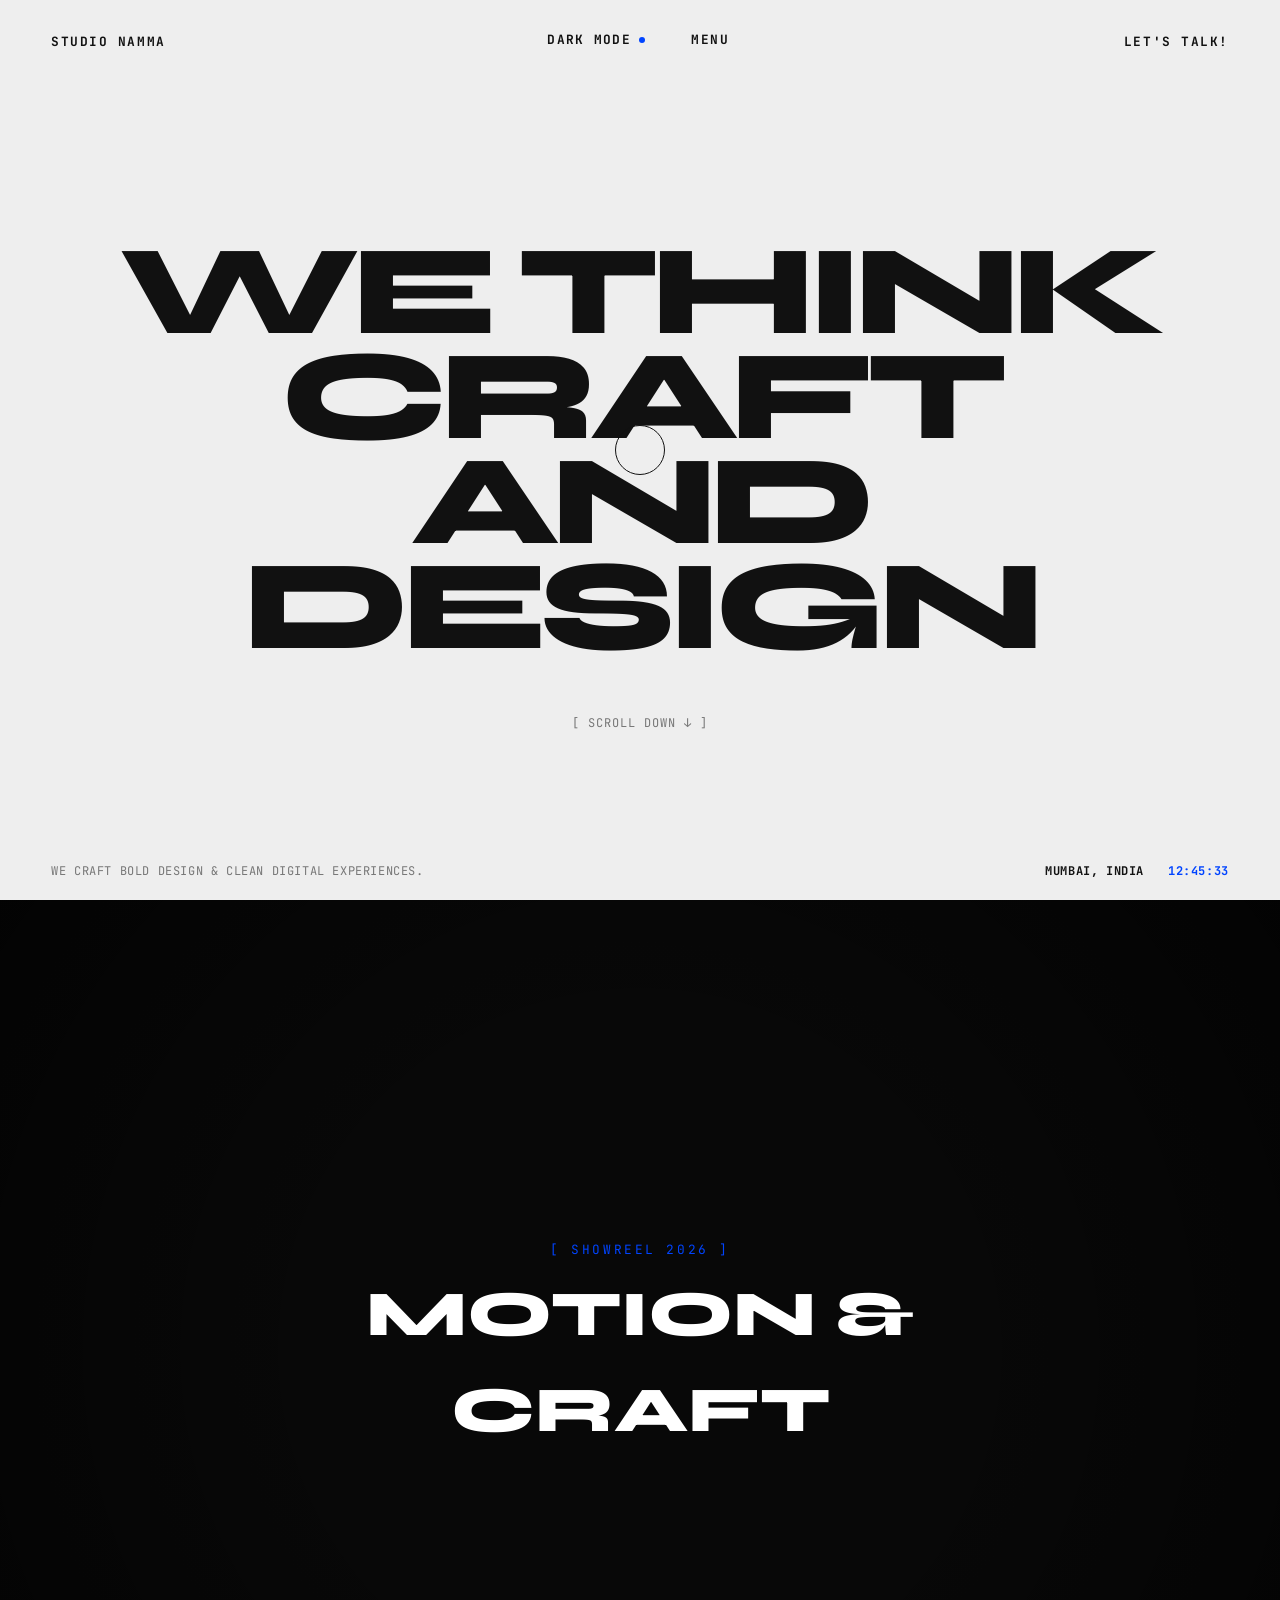
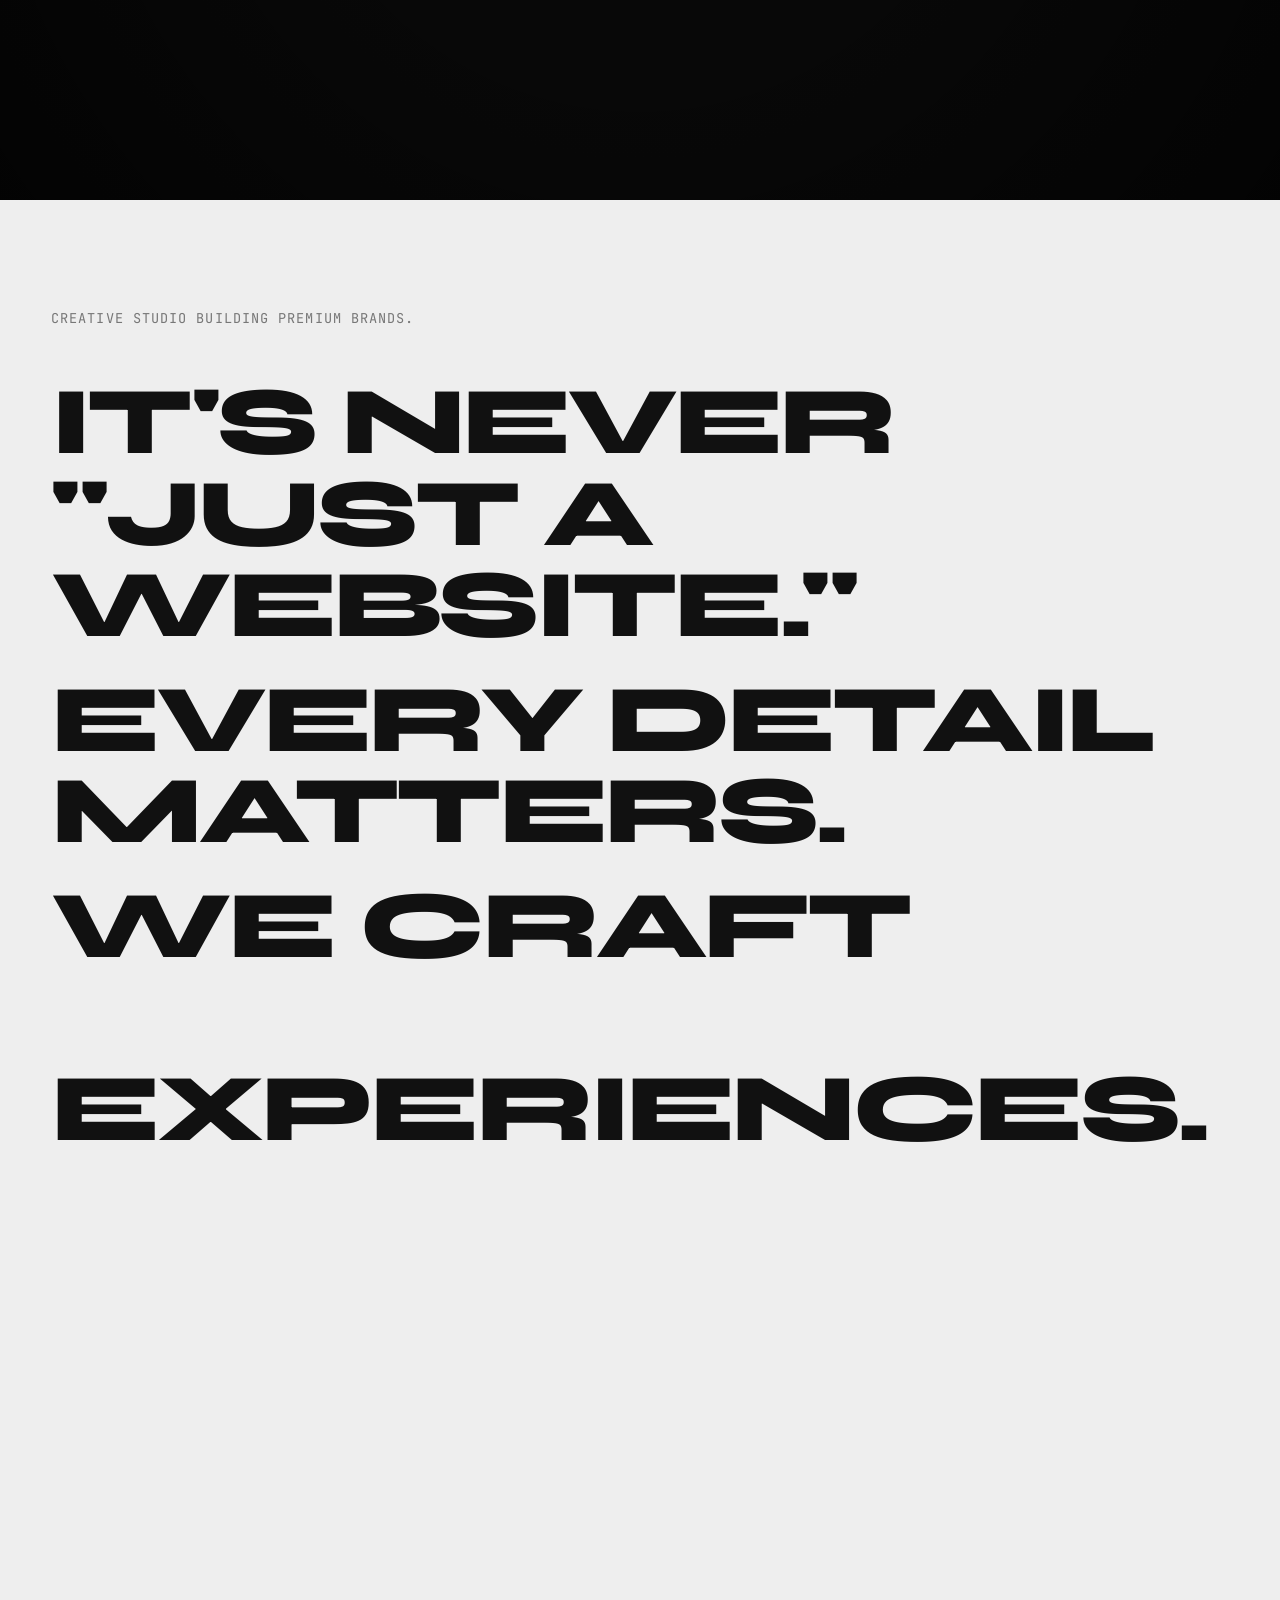
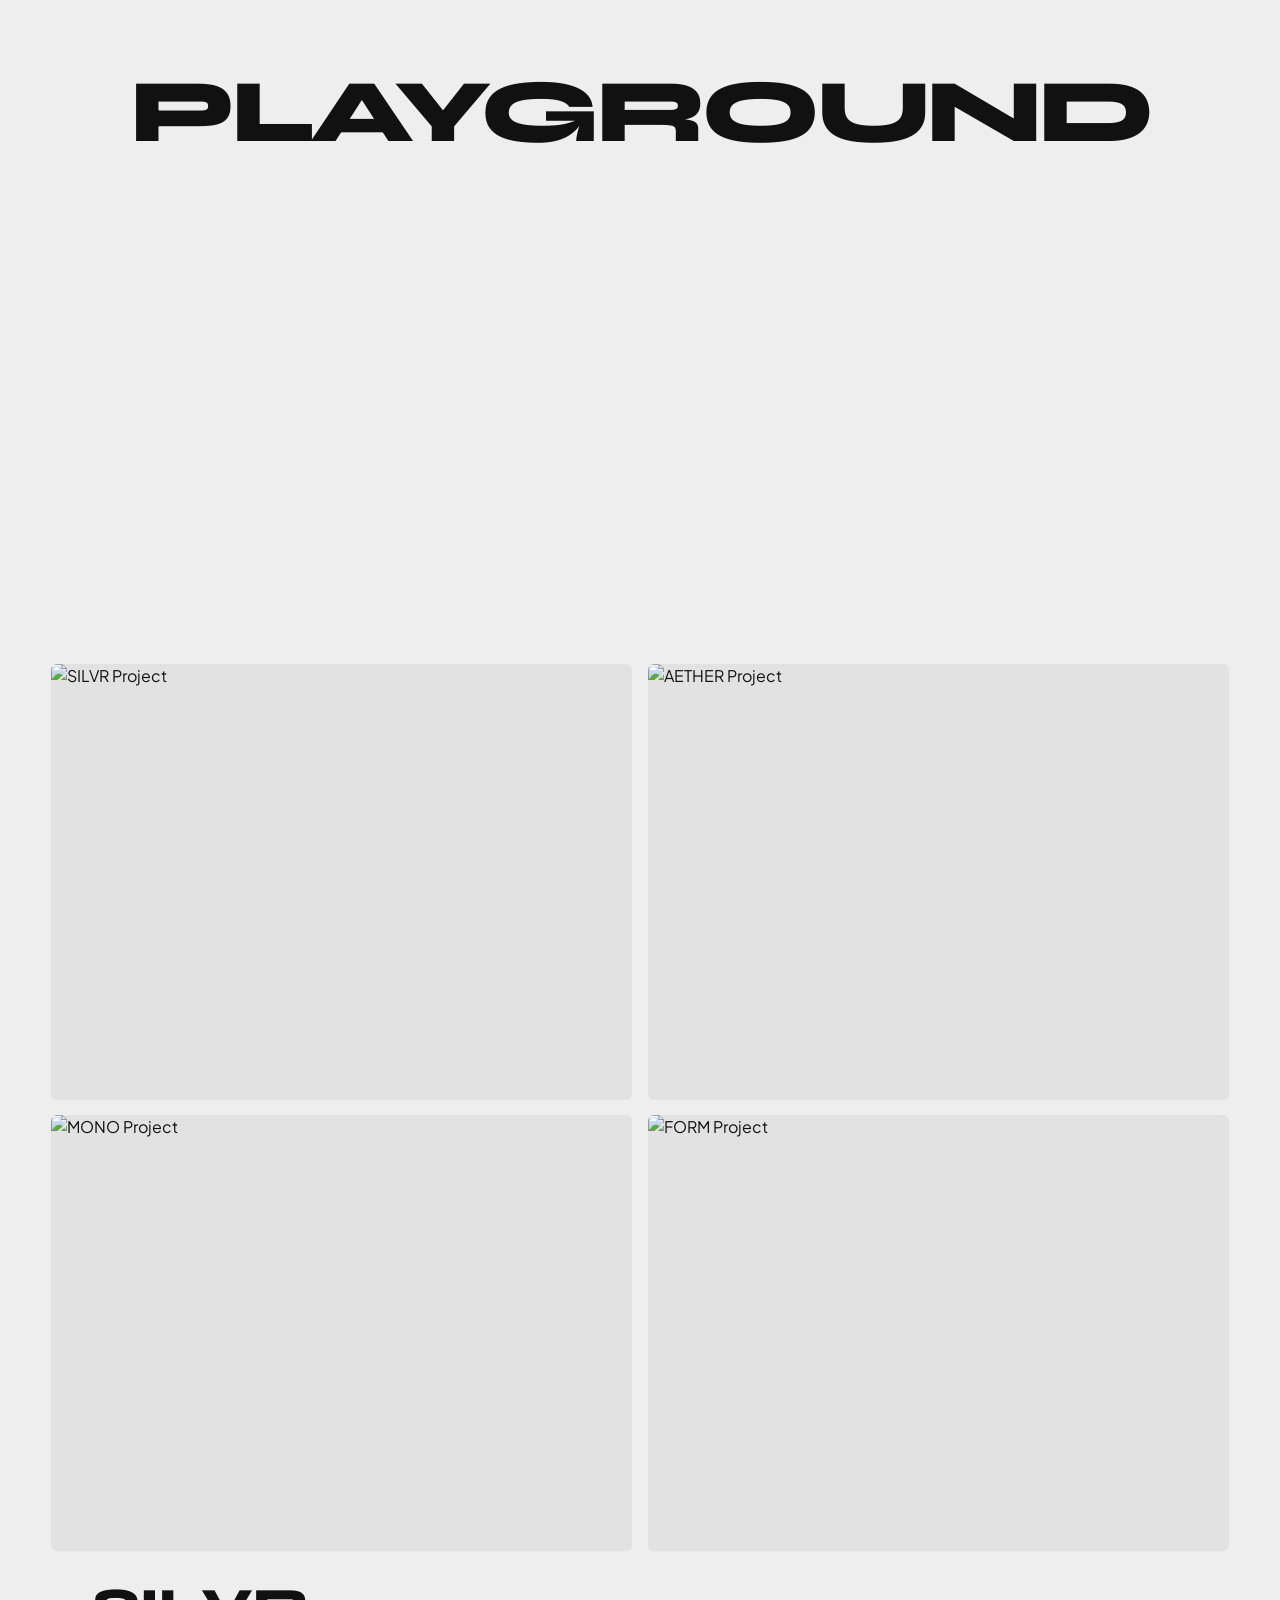
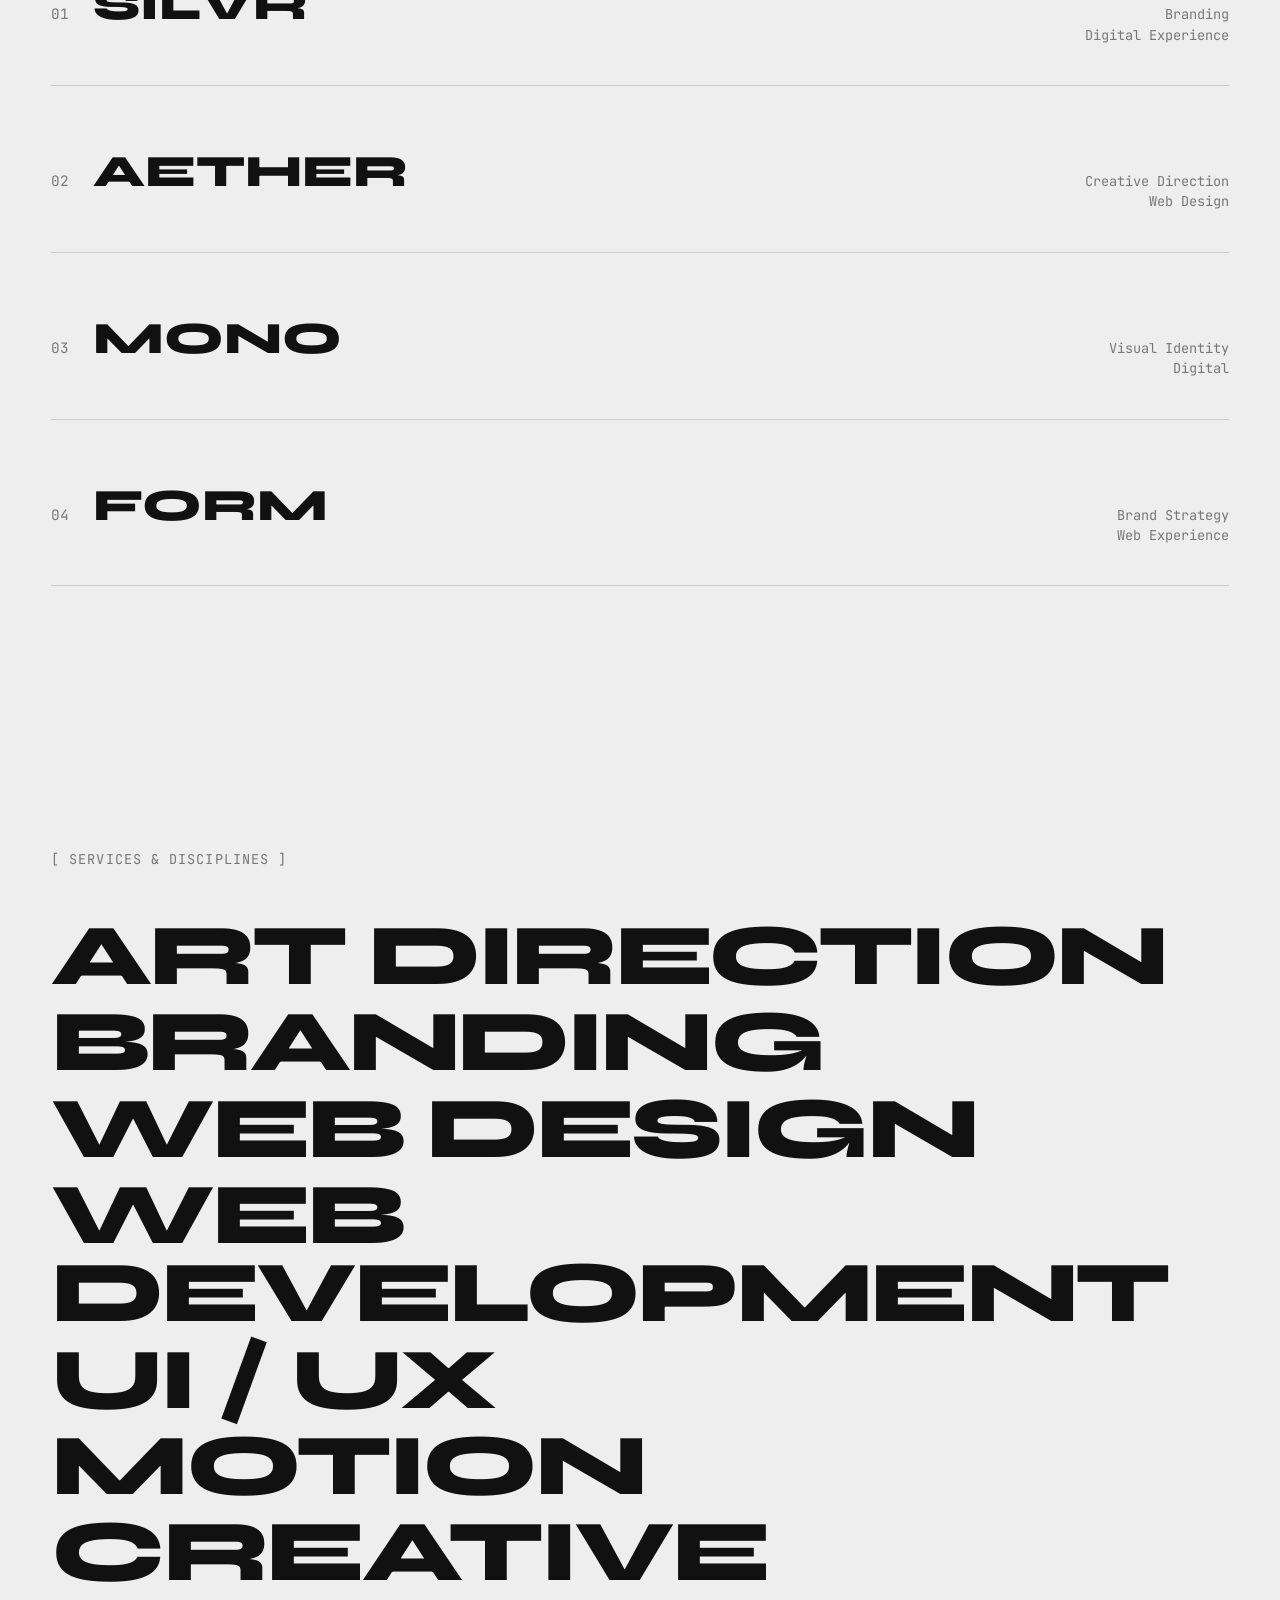
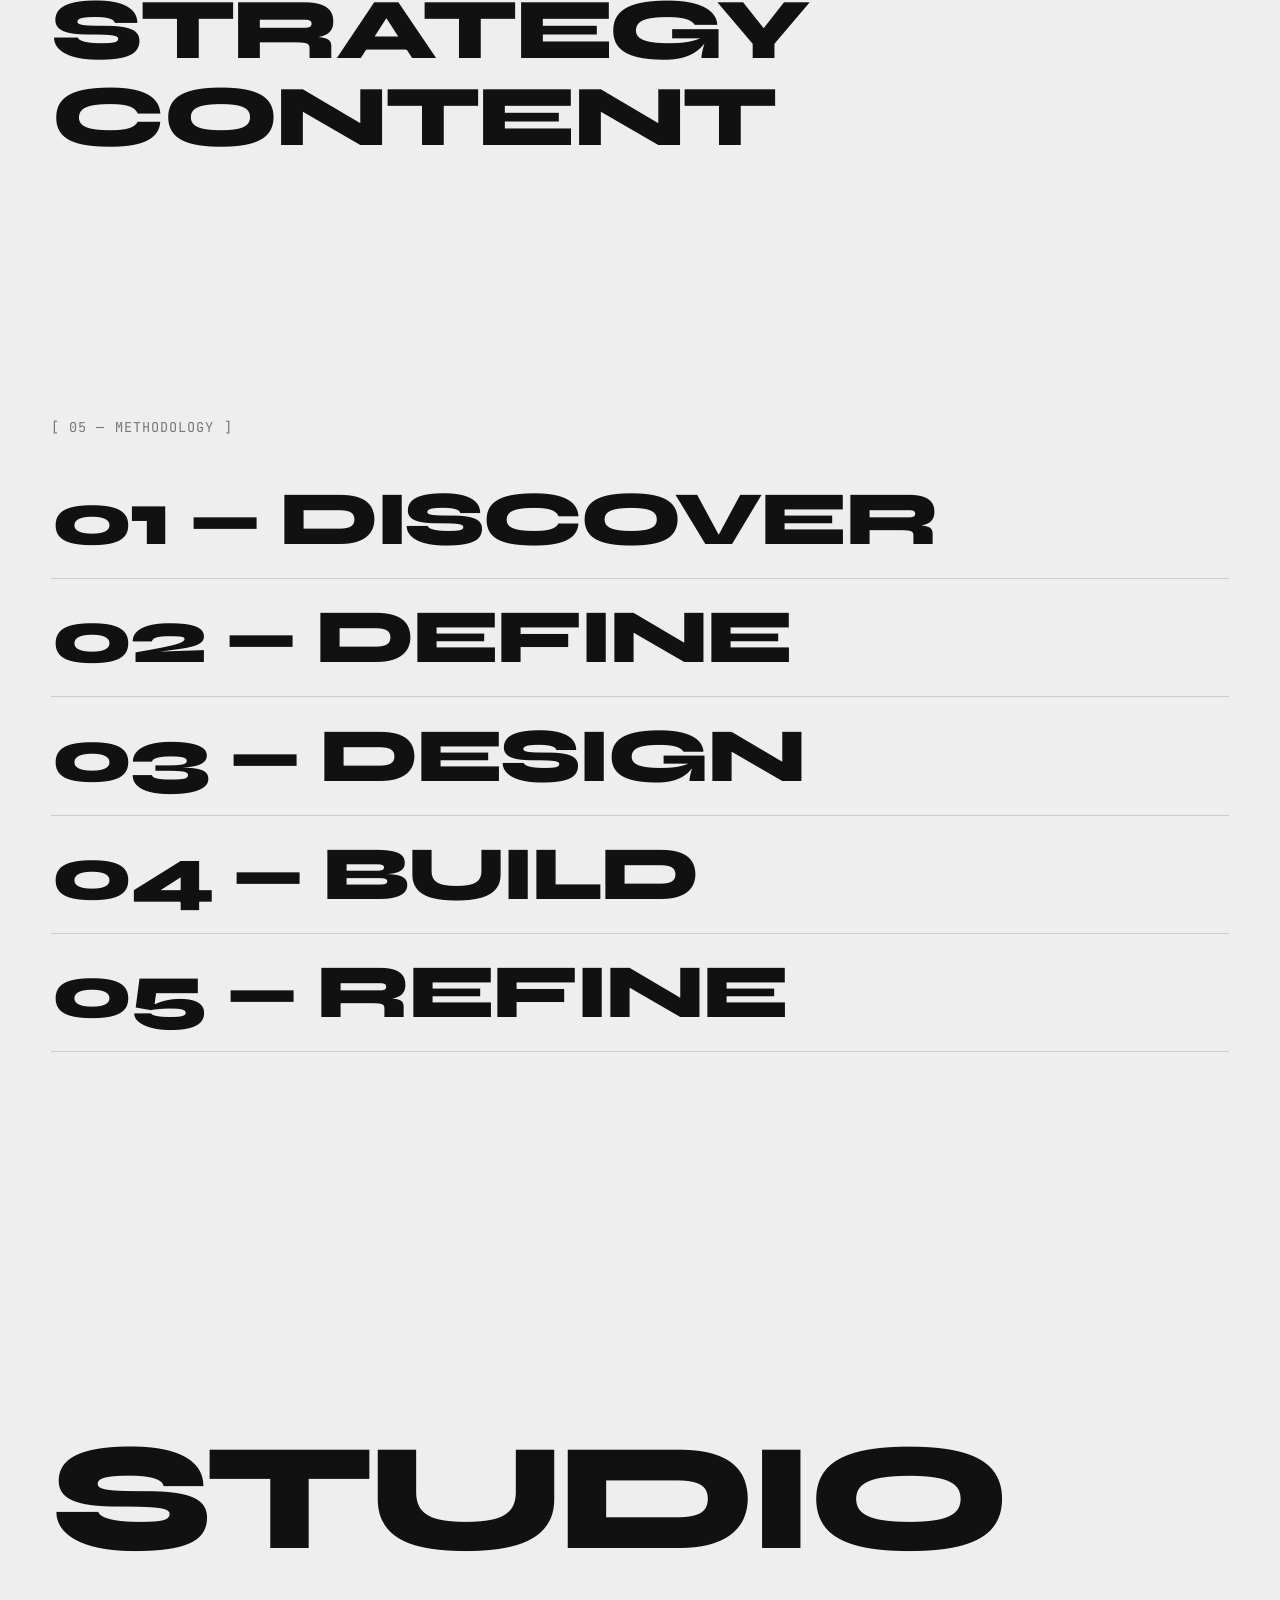
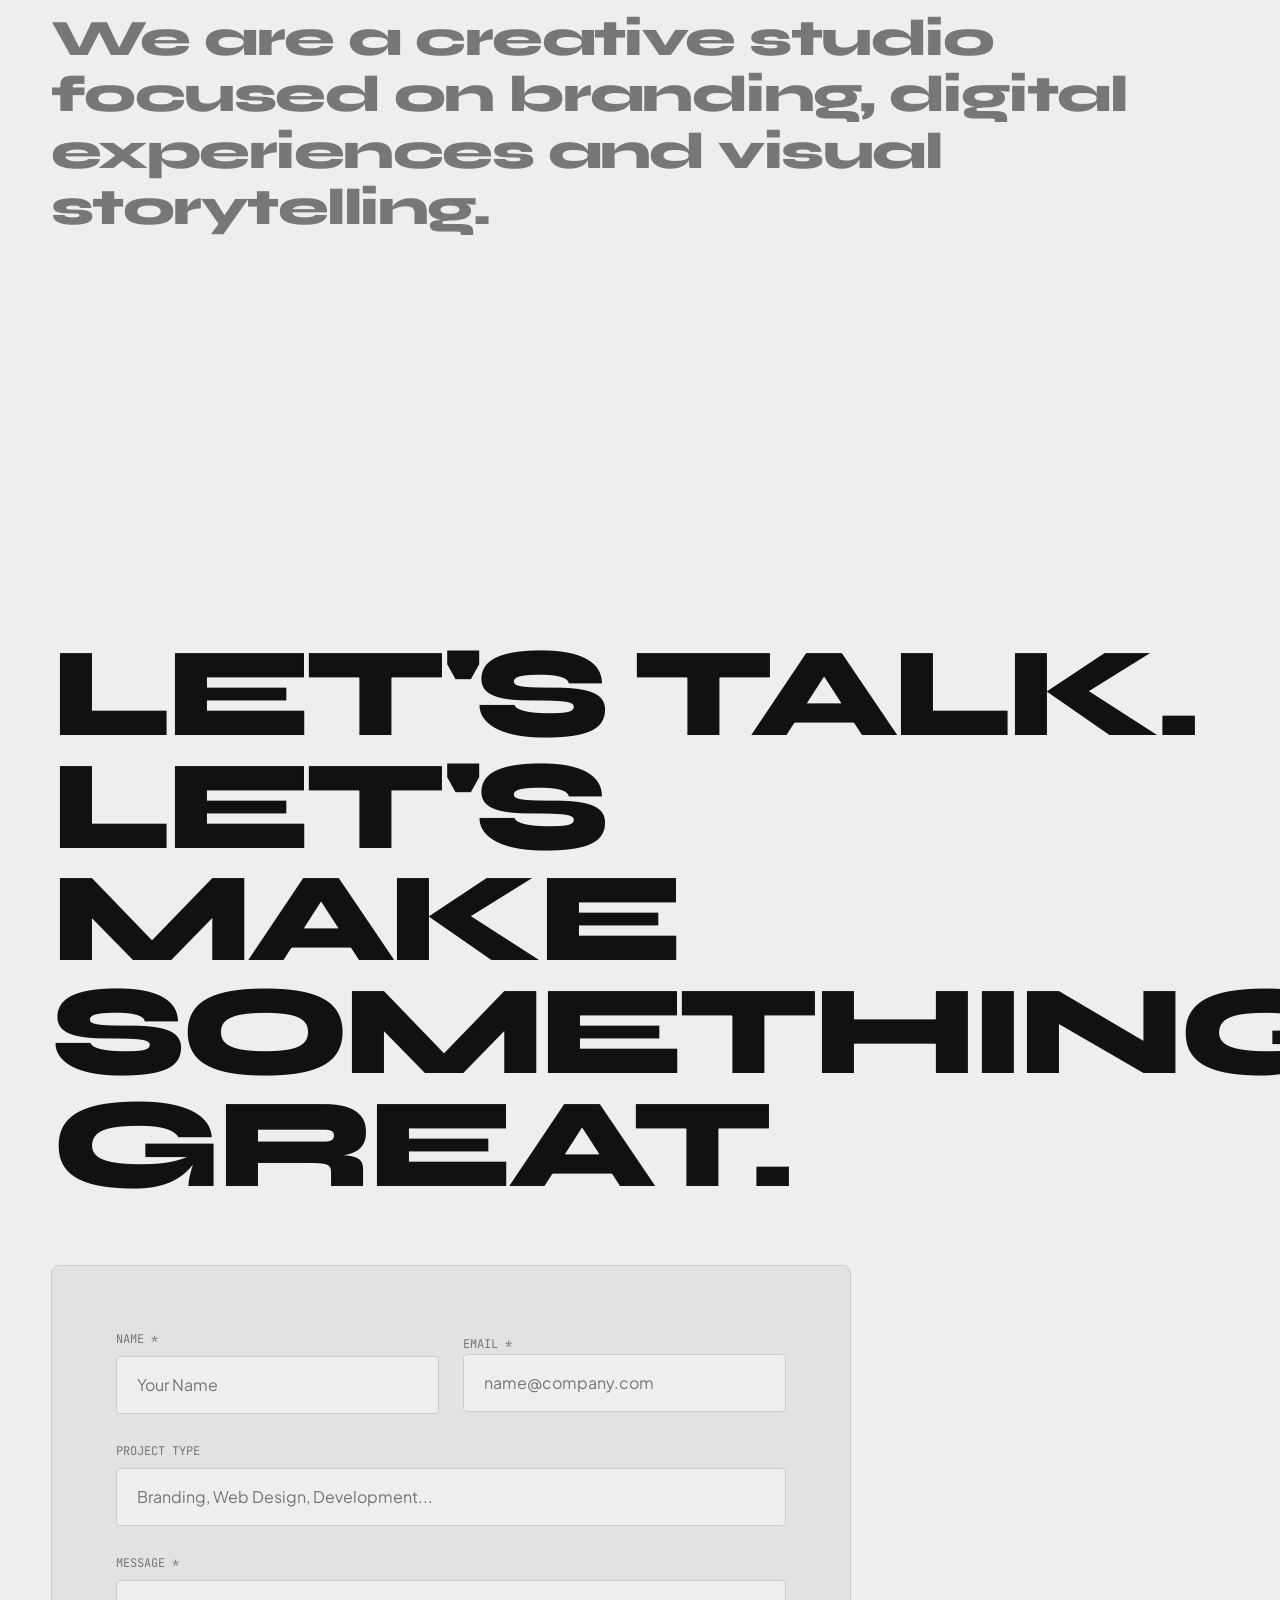
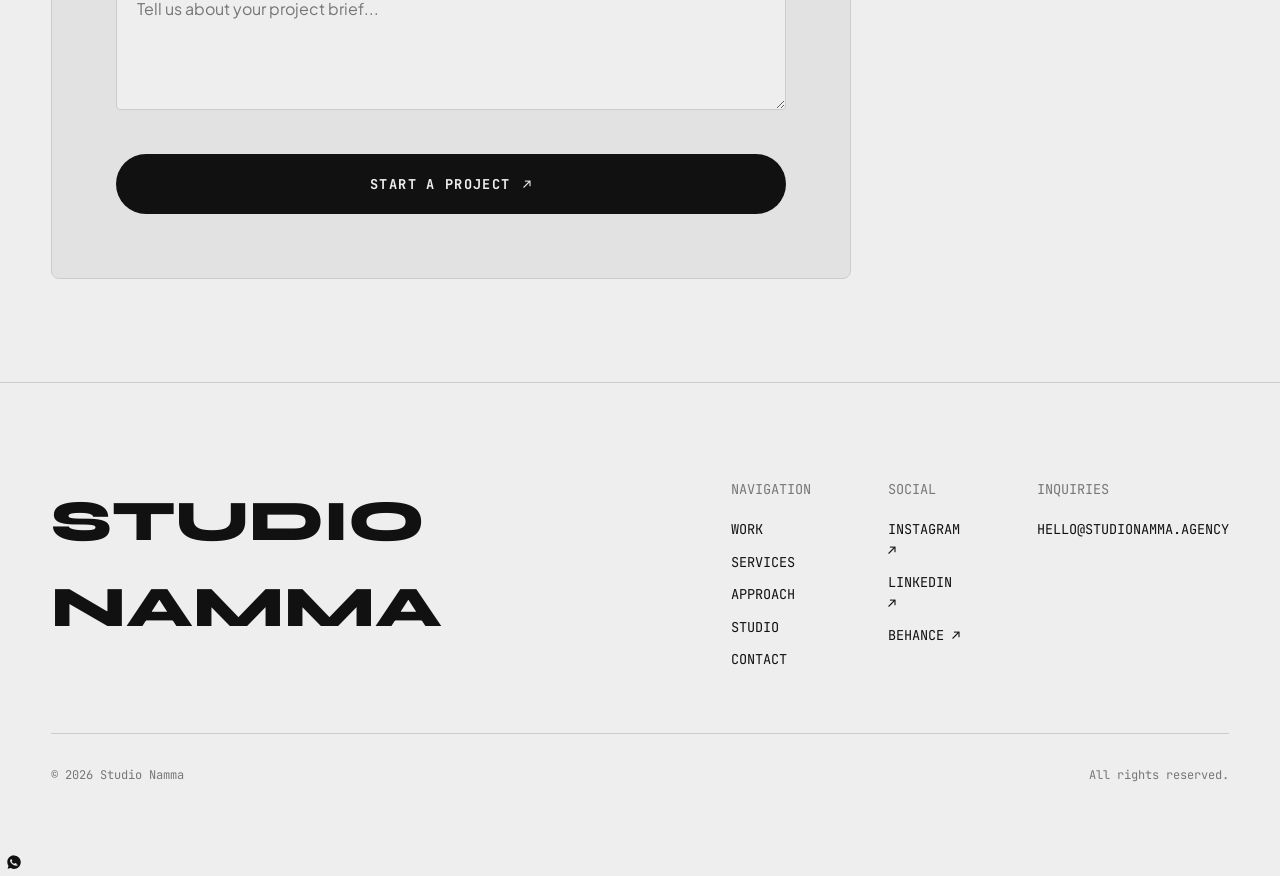
==== commit bd789718: "Remove link from index.html Removed WhatsApp chat link from the HTML." ====
--- a/index.html
+++ b/index.html
@@ -385,7 +385,6 @@
     </div>
   </aside>
 
-  <a href="https://wa.me/33780979269" target="_blank" rel="noopener noreferrer" class="floating-whatsapp-btn" id="whatsappFloatingBtn" aria-label="Chat on WhatsApp">
     <svg class="whatsapp-svg-icon" viewBox="0 0 24 24">
       <path d="M12.031 6.172c-3.181 0-5.767 2.586-5.768 5.766-.001 1.298.38 2.27 1.019 3.287l-.711 2.598 2.664-.699c.97.53 1.95.814 2.796.815 3.183 0 5.769-2.587 5.77-5.768 0-1.543-.601-2.993-1.692-4.084-1.092-1.092-2.541-1.695-4.078-1.695zm3.383 8.163c-.144.405-.837.774-1.17.823-.312.045-.693.074-1.087-.052-.404-.129-.926-.302-1.597-.599-1.391-.615-2.29-2.023-2.36-2.115-.069-.093-.563-.75-.563-1.43 0-.68.356-1.014.483-1.151.127-.137.277-.172.37-.172.093 0 .185.001.266.005.085.004.198-.032.31.237.116.279.397.969.431 1.039.035.07.058.152.012.245-.047.092-.07.15-.139.231-.07.081-.147.181-.21.242-.07.068-.143.142-.061.282.081.141.361.596.775.965.534.475.984.622 1.124.692.14.07.222.059.304-.035.082-.093.351-.408.445-.548.093-.14.187-.116.315-.07.128.046.813.383.953.453.14.07.233.105.268.163.035.058.035.337-.109.742z"/>
     </svg>
--- a/style.css
+++ b/style.css
@@ -270,13 +270,15 @@
 
 .hero-giant-title {
   font-family: var(--font-heading);
-  font-size: clamp(80px, 12vw, 190px);
+  font-size: clamp(70px, 10vw, 160px);
   font-weight: 900;
   line-height: 0.82;
   letter-spacing: -0.06em;
   text-transform: uppercase;
   text-align: center;
   pointer-events: auto;
+  width: 100%;
+  margin: 0 auto;
 }
 
 .hero-scroll-indicator {
@@ -386,7 +388,7 @@
 
 .playground-huge-heading {
   font-family: var(--font-heading);
-  font-size: clamp(60px, 12vw, 190px);
+  font-size: clamp(50px, 7vw, 120px);
   font-weight: 900;
   line-height: 0.85;
   letter-spacing: -0.05em;
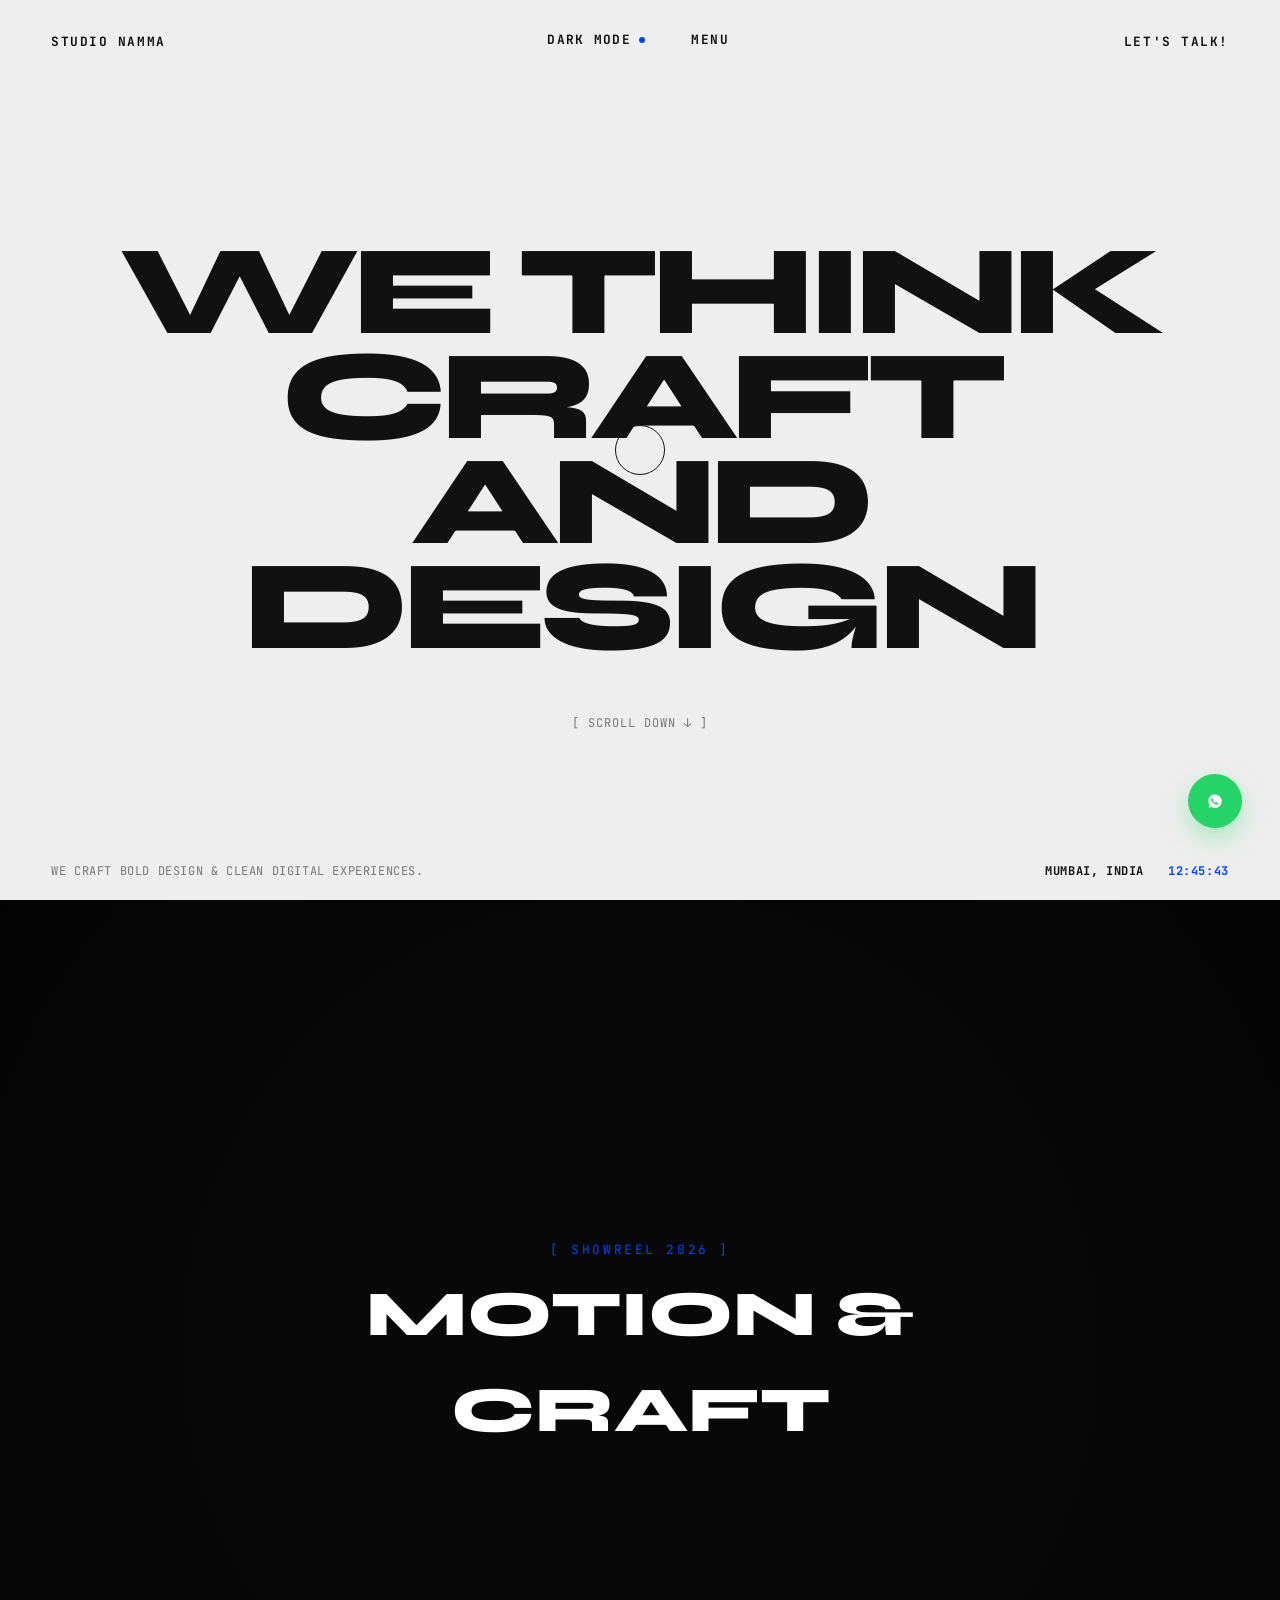
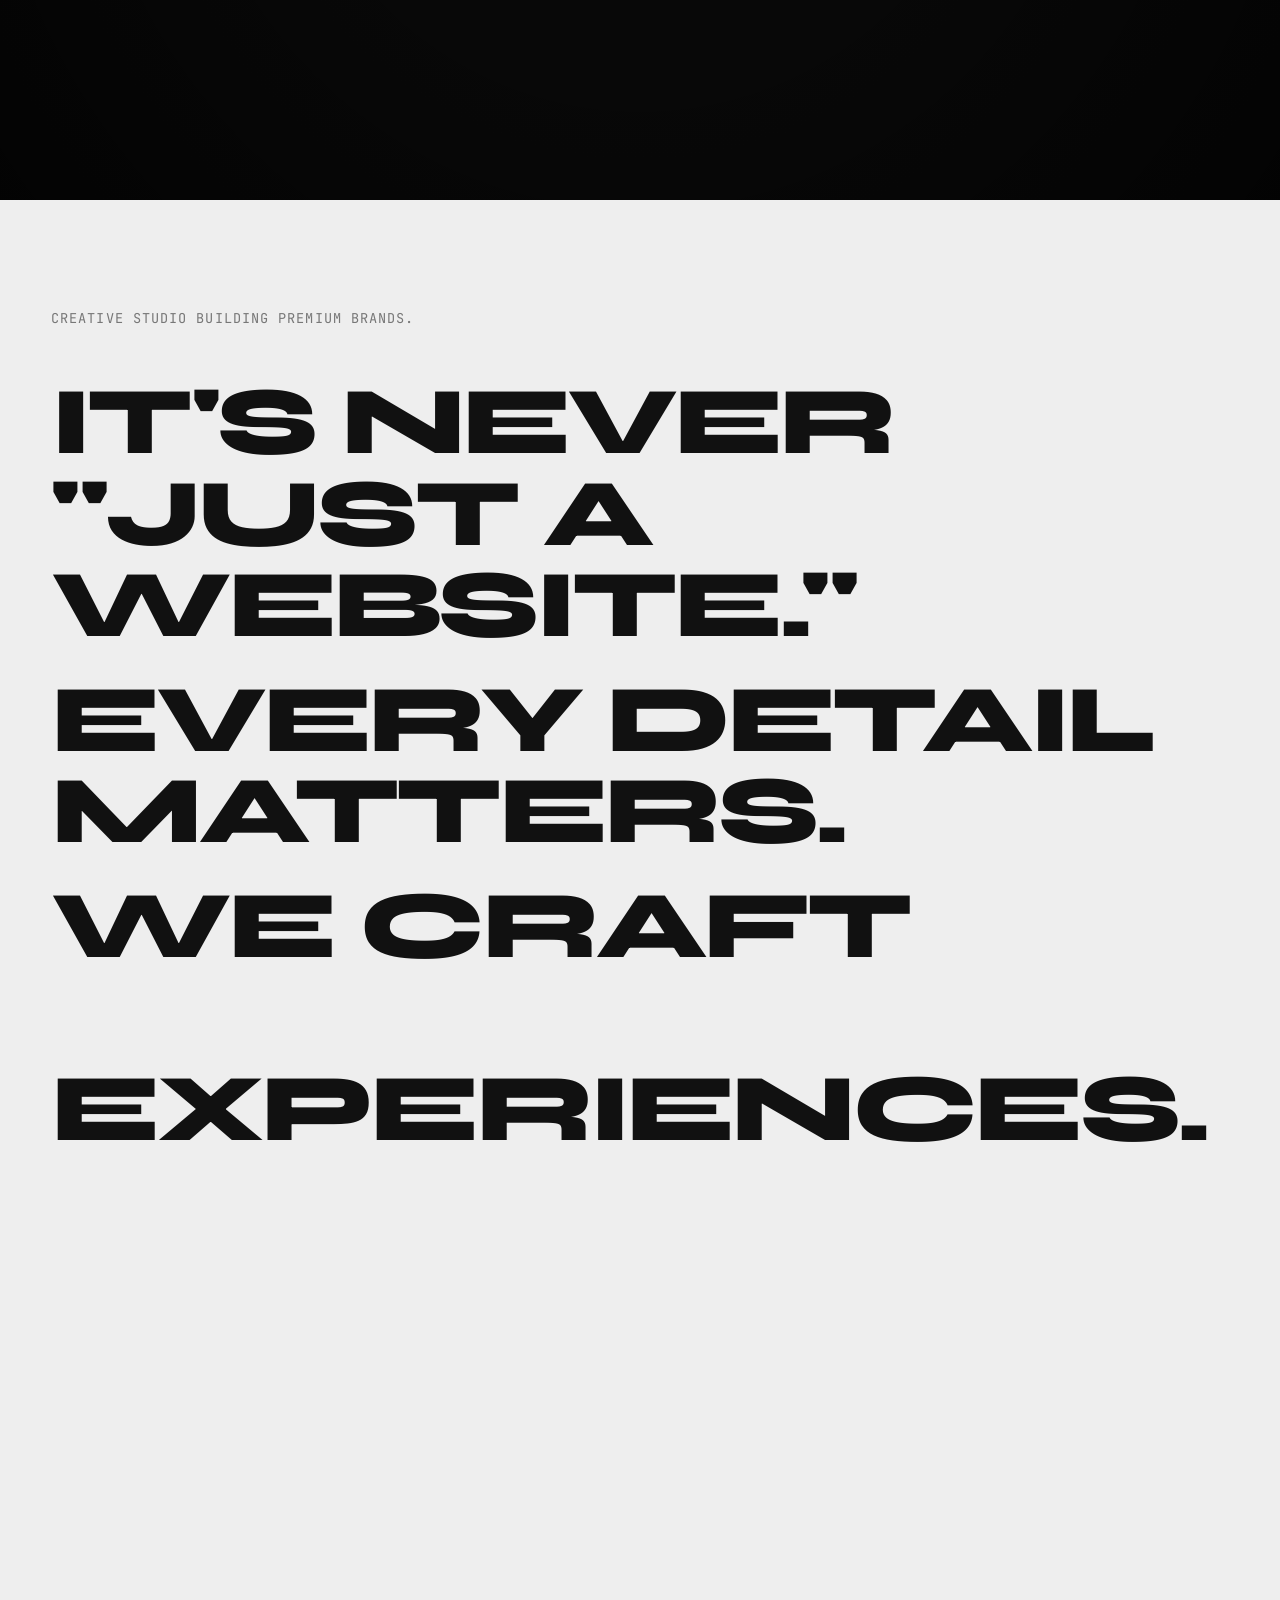
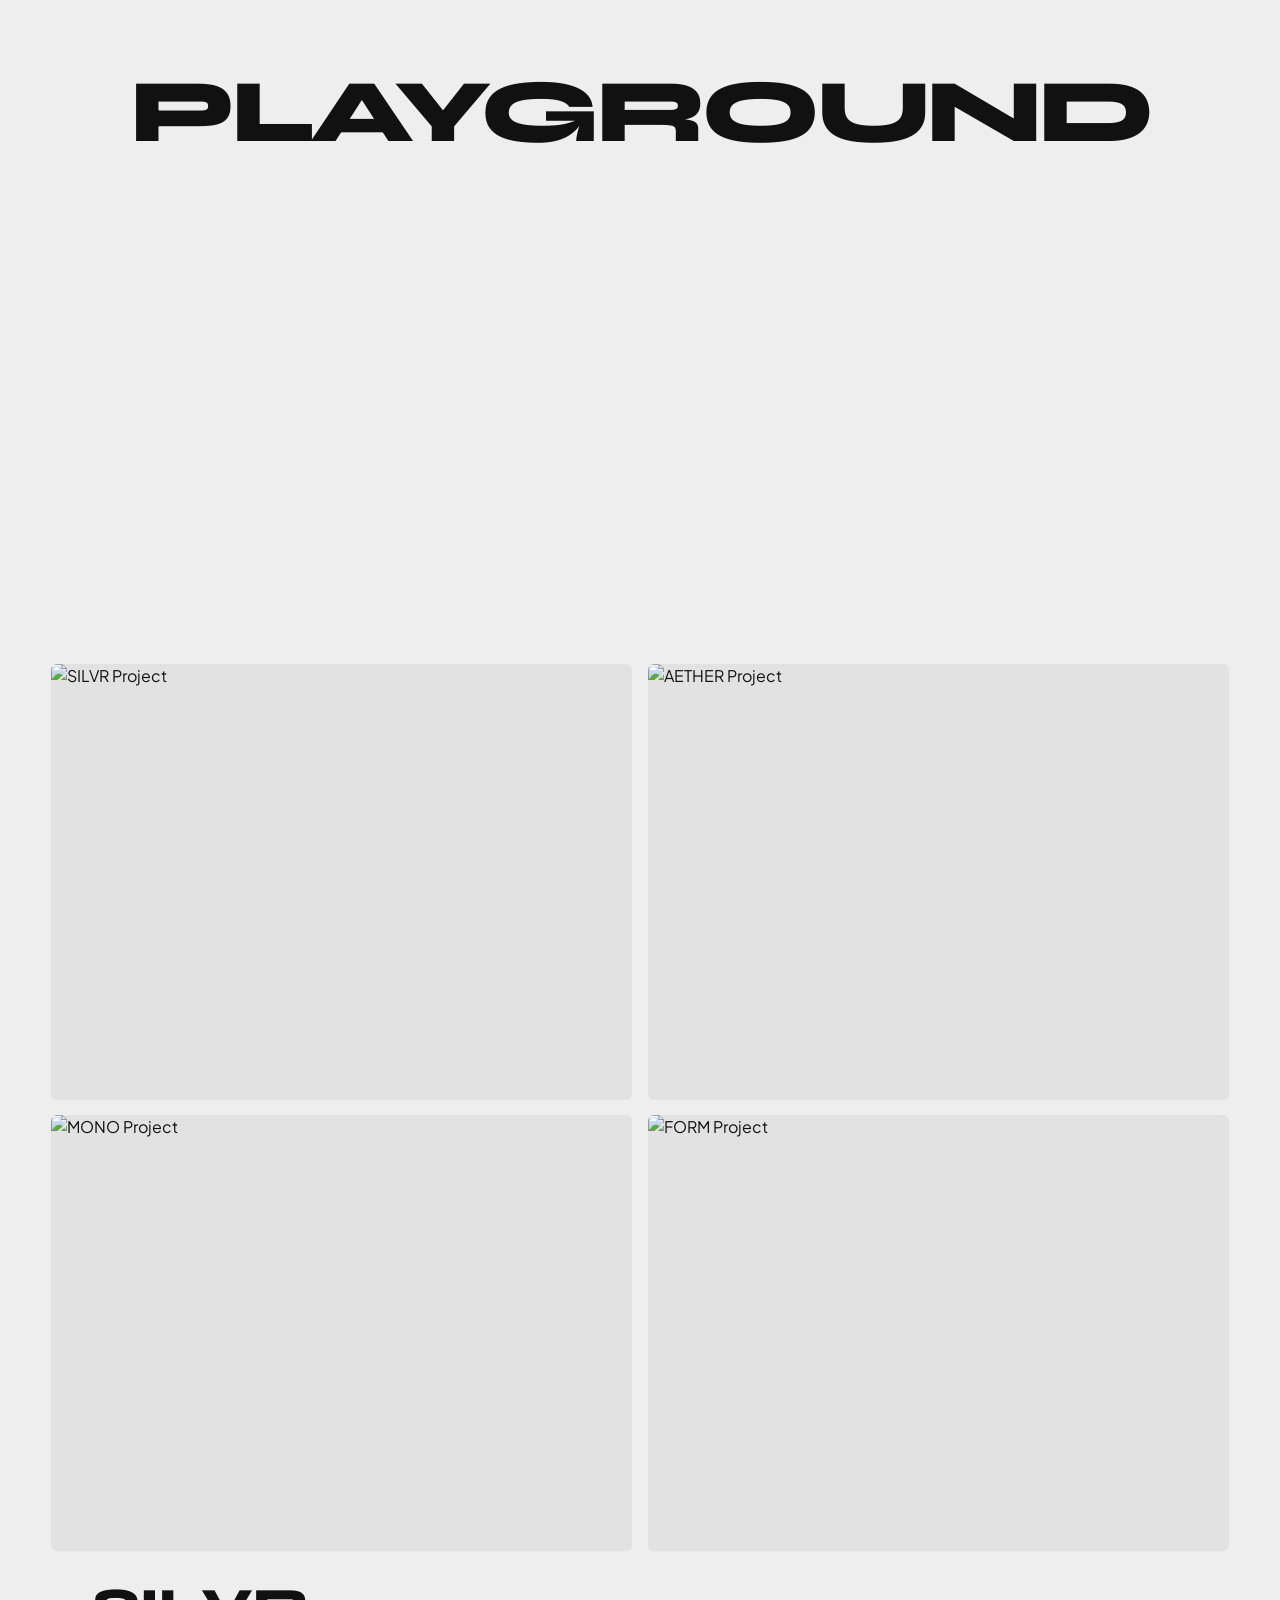
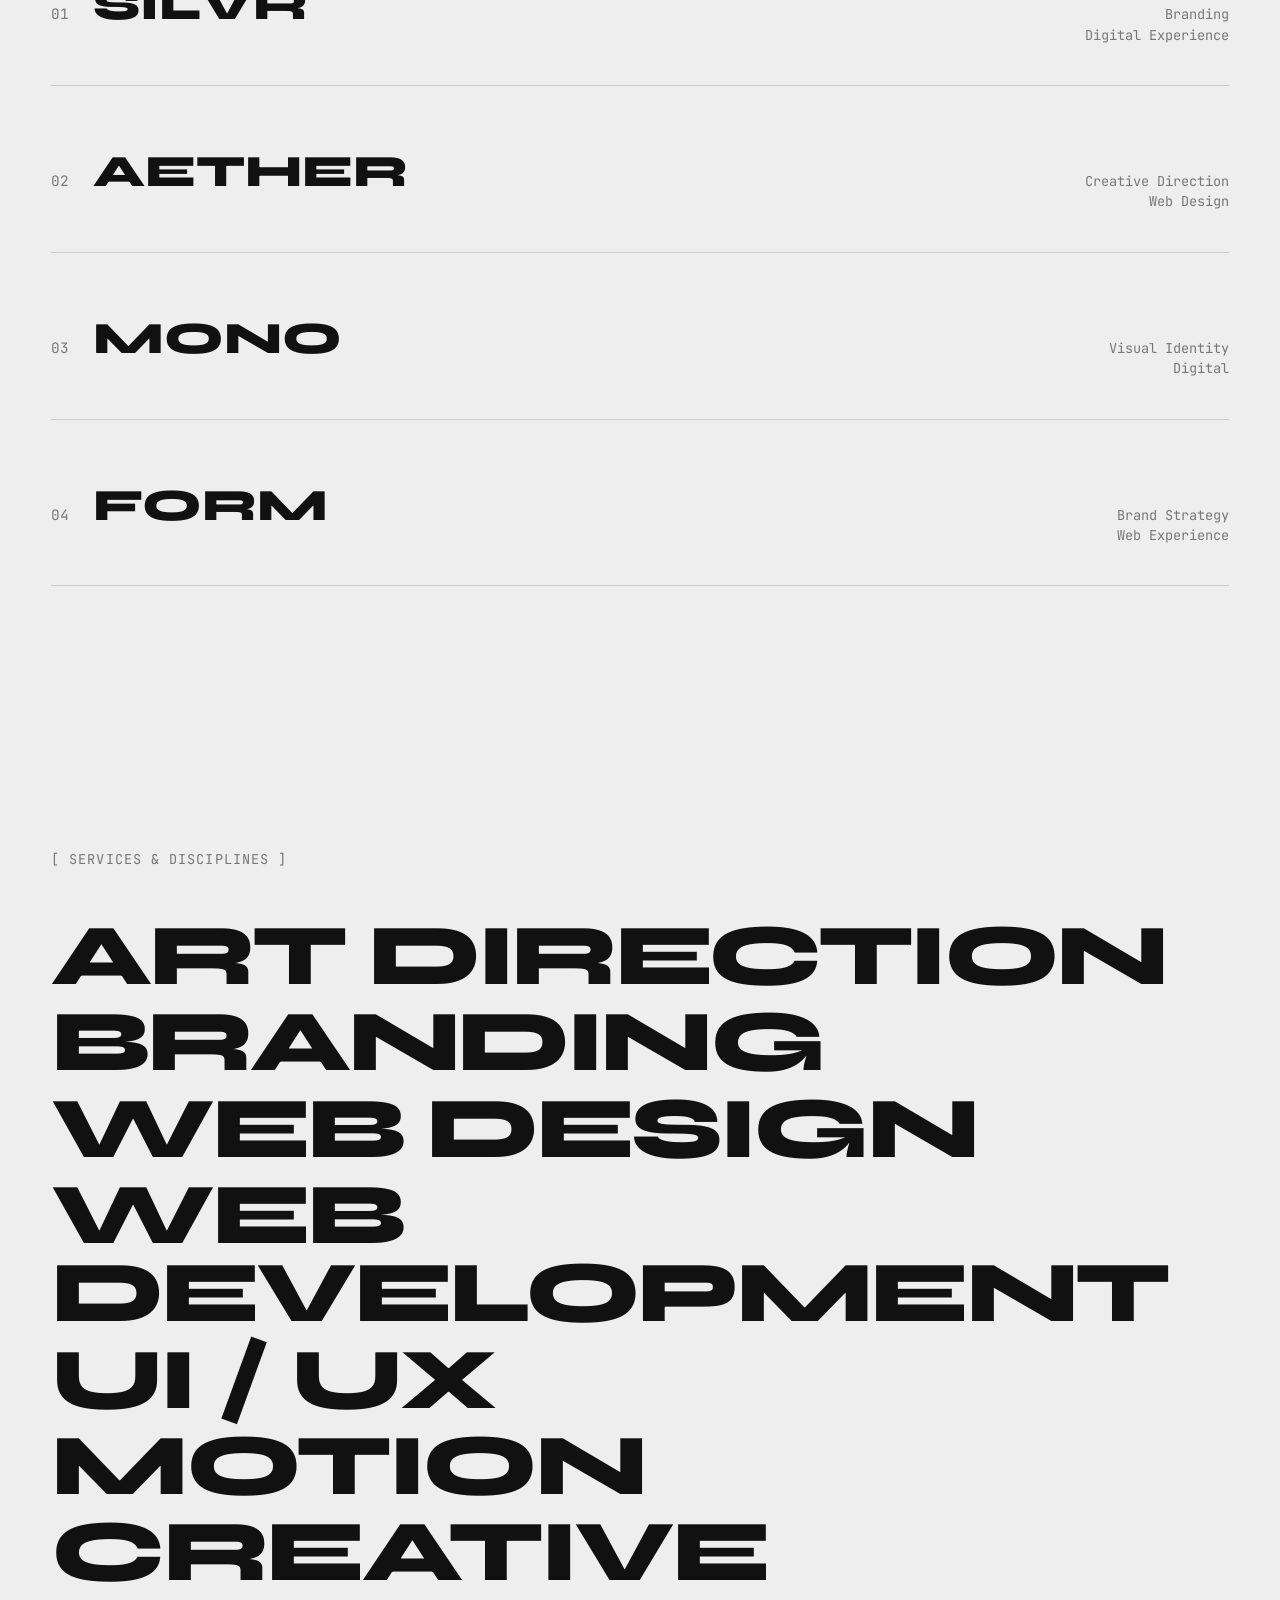
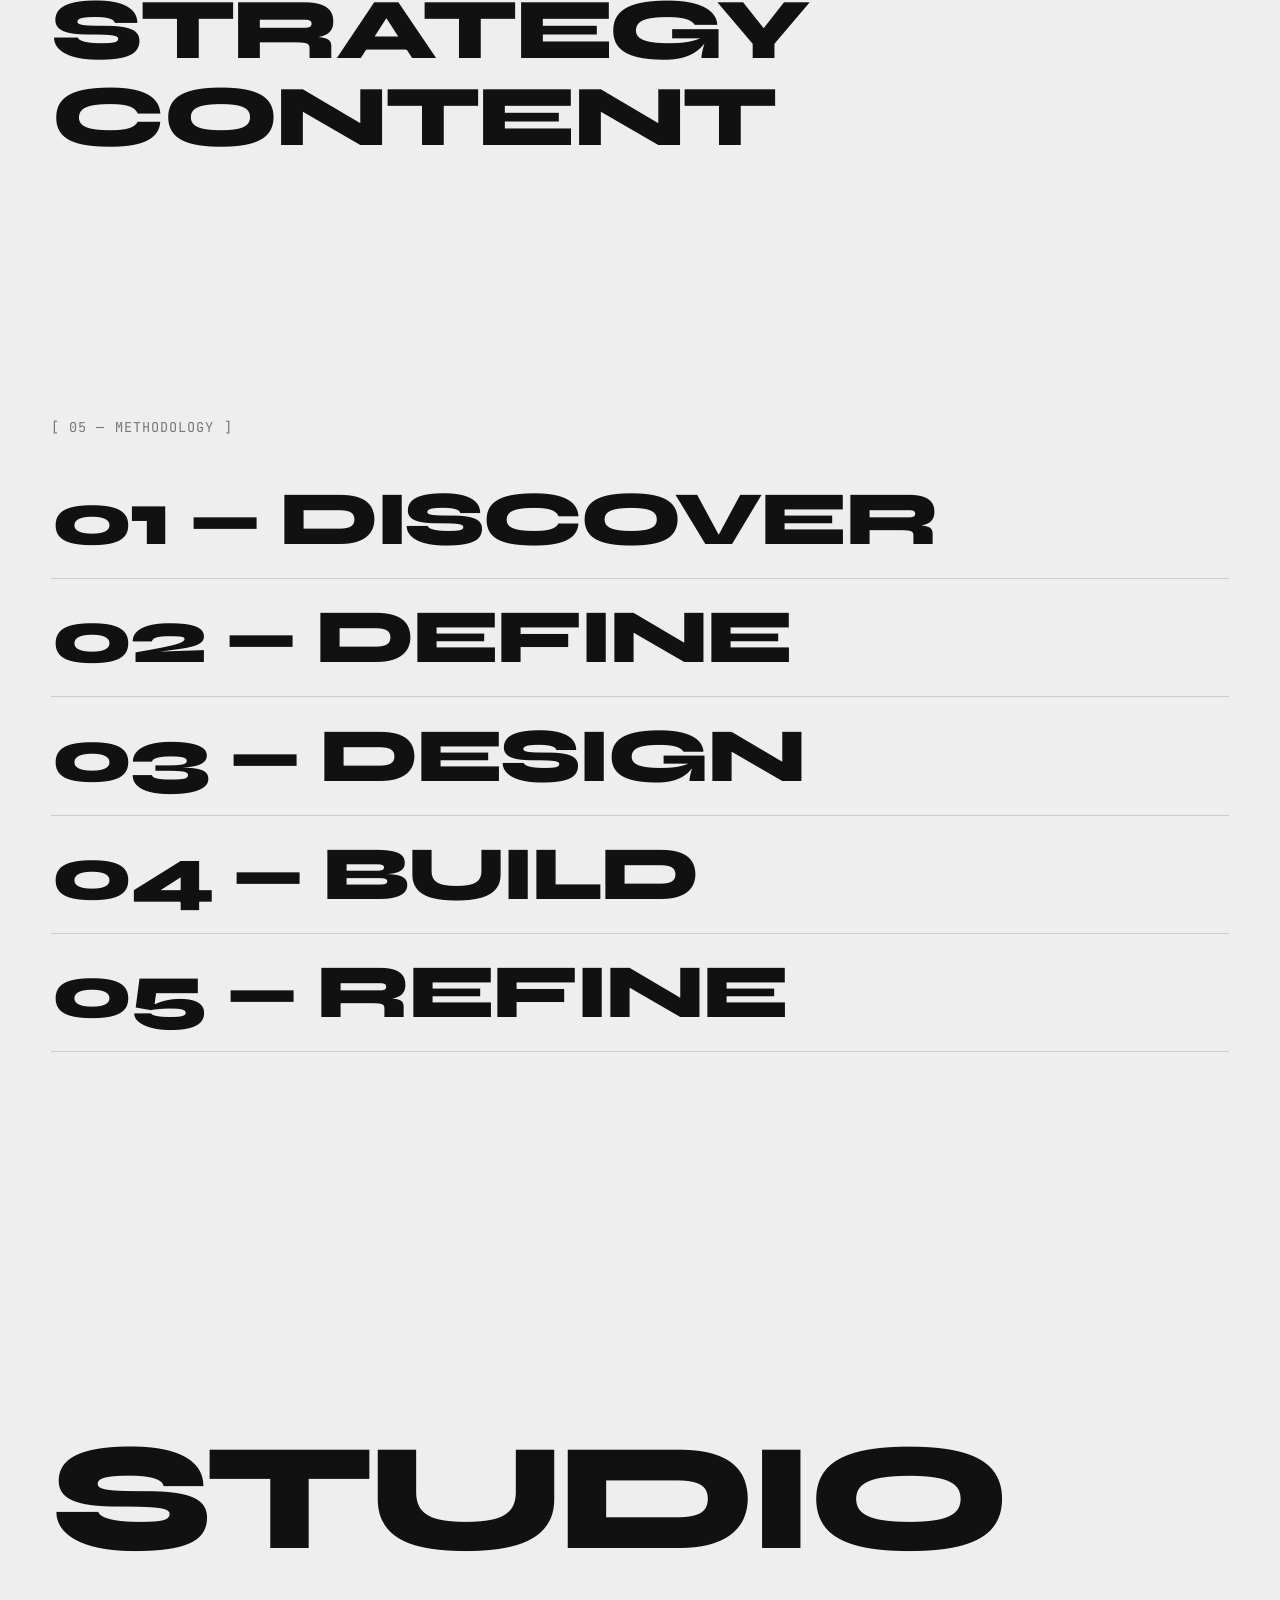
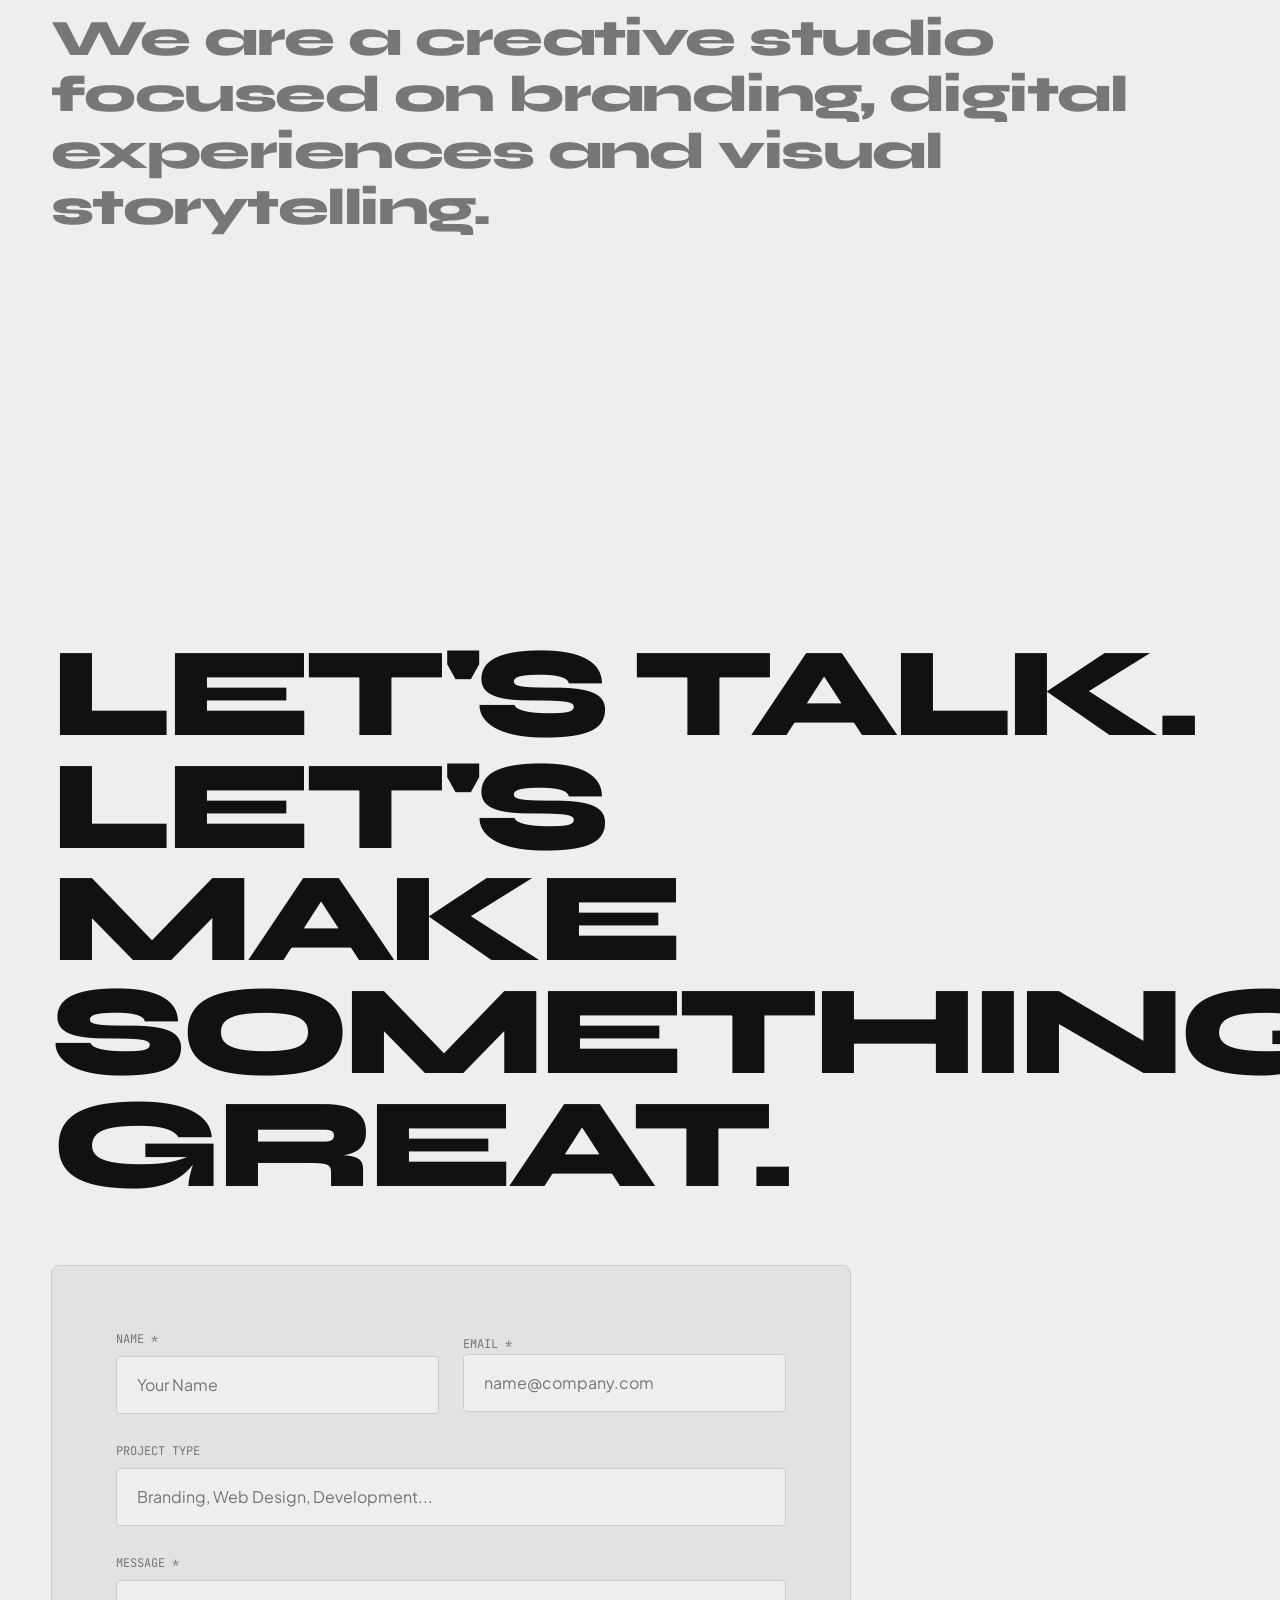
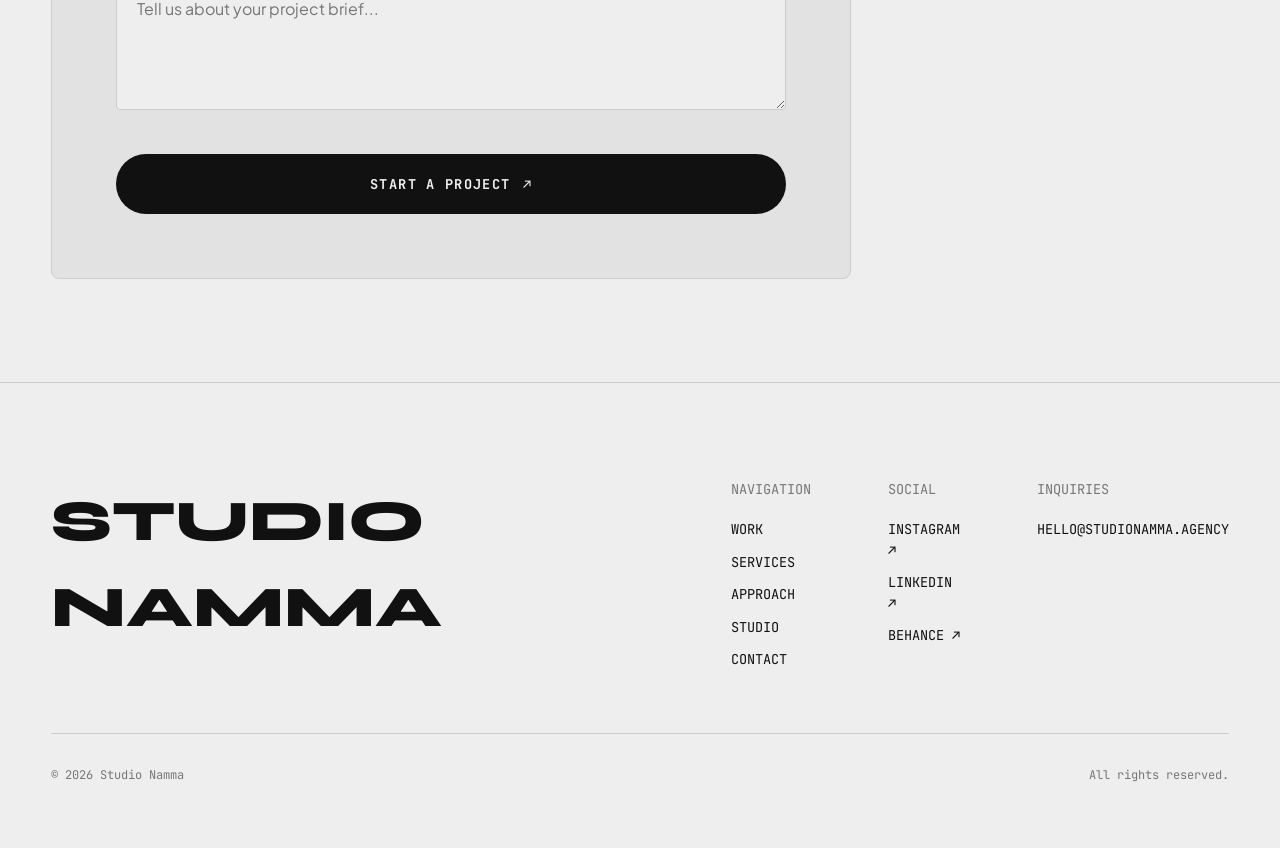
==== commit b32989af: "Add floating WhatsApp button to index.html" ====
--- a/index.html
+++ b/index.html
@@ -385,6 +385,7 @@
     </div>
   </aside>
 
+  <div class="floating-whatsapp-btn" id="whatsappFloatingBtn" aria-label="WhatsApp">
     <svg class="whatsapp-svg-icon" viewBox="0 0 24 24">
       <path d="M12.031 6.172c-3.181 0-5.767 2.586-5.768 5.766-.001 1.298.38 2.27 1.019 3.287l-.711 2.598 2.664-.699c.97.53 1.95.814 2.796.815 3.183 0 5.769-2.587 5.77-5.768 0-1.543-.601-2.993-1.692-4.084-1.092-1.092-2.541-1.695-4.078-1.695zm3.383 8.163c-.144.405-.837.774-1.17.823-.312.045-.693.074-1.087-.052-.404-.129-.926-.302-1.597-.599-1.391-.615-2.29-2.023-2.36-2.115-.069-.093-.563-.75-.563-1.43 0-.68.356-1.014.483-1.151.127-.137.277-.172.37-.172.093 0 .185.001.266.005.085.004.198-.032.31.237.116.279.397.969.431 1.039.035.07.058.152.012.245-.047.092-.07.15-.139.231-.07.081-.147.181-.21.242-.07.068-.143.142-.061.282.081.141.361.596.775.965.534.475.984.622 1.124.692.14.07.222.059.304-.035.082-.093.351-.408.445-.548.093-.14.187-.116.315-.07.128.046.813.383.953.453.14.07.233.105.268.163.035.058.035.337-.109.742z"/>
     </svg>
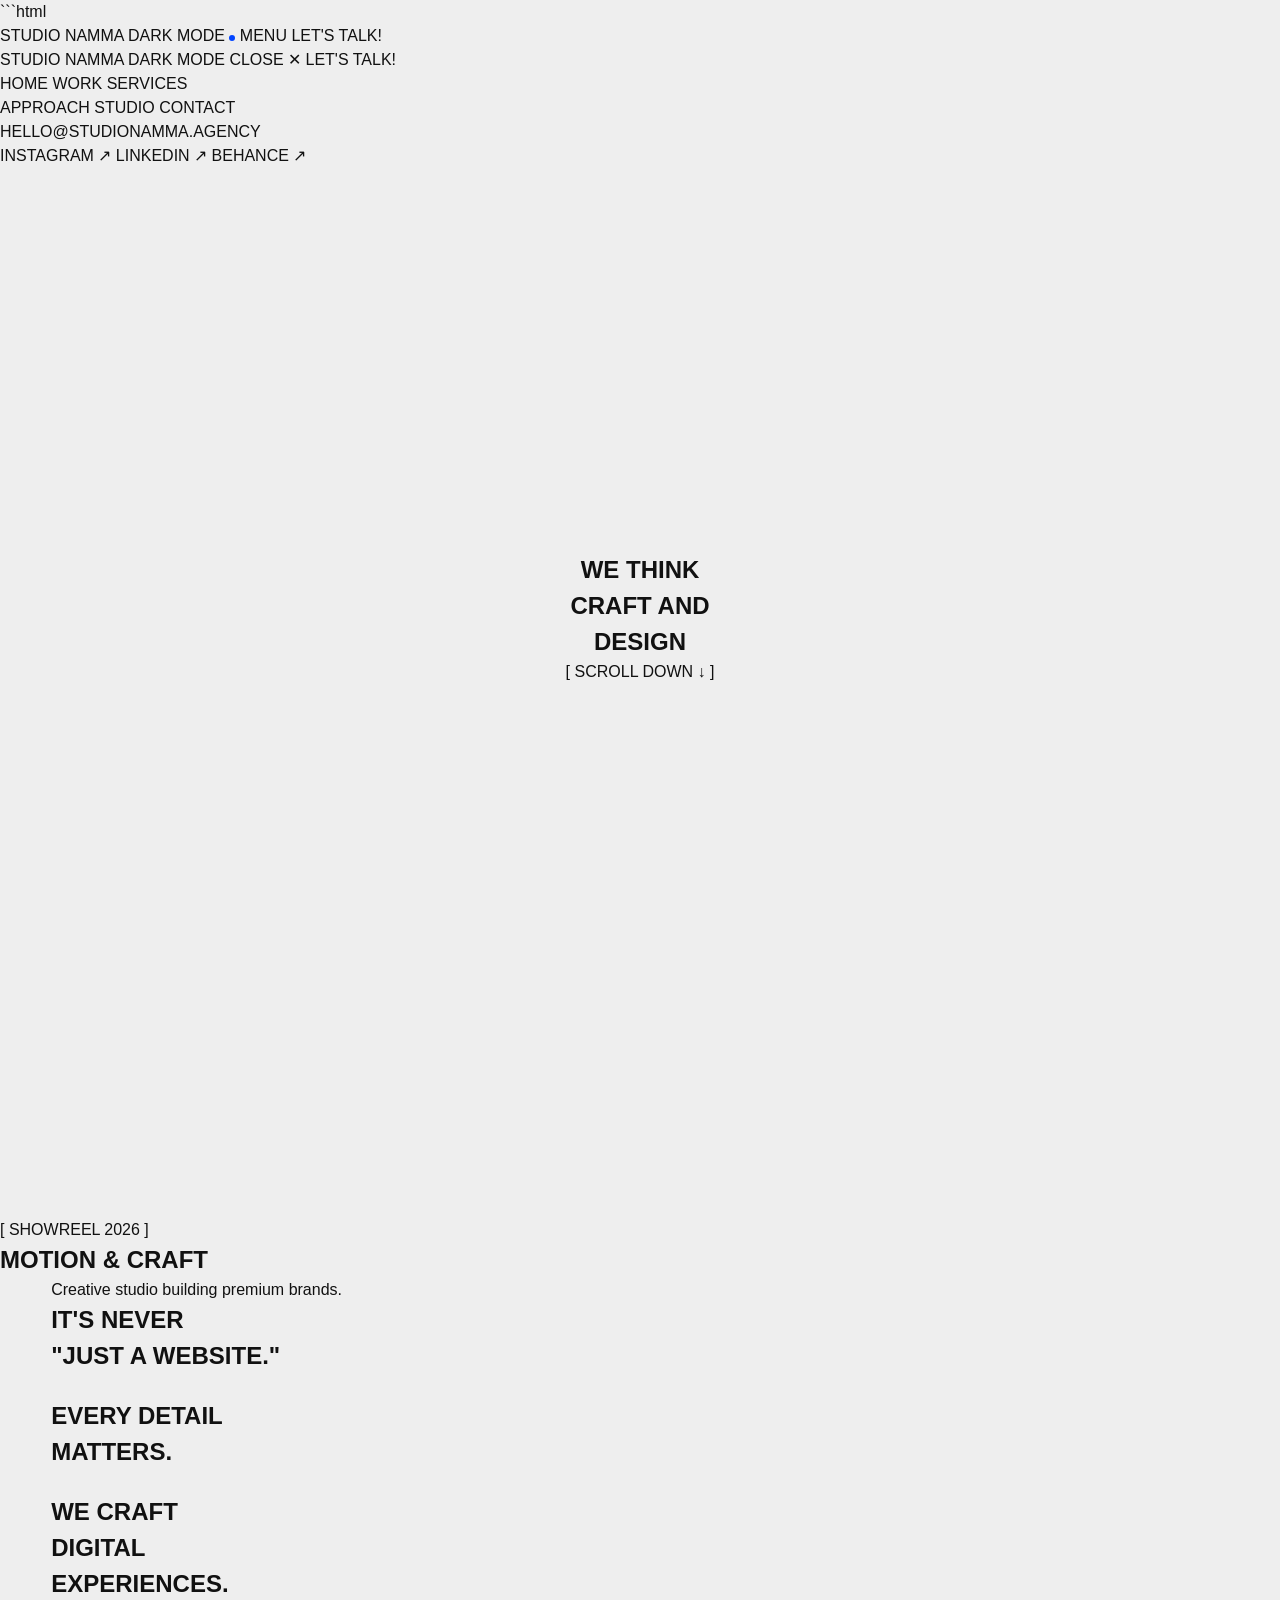
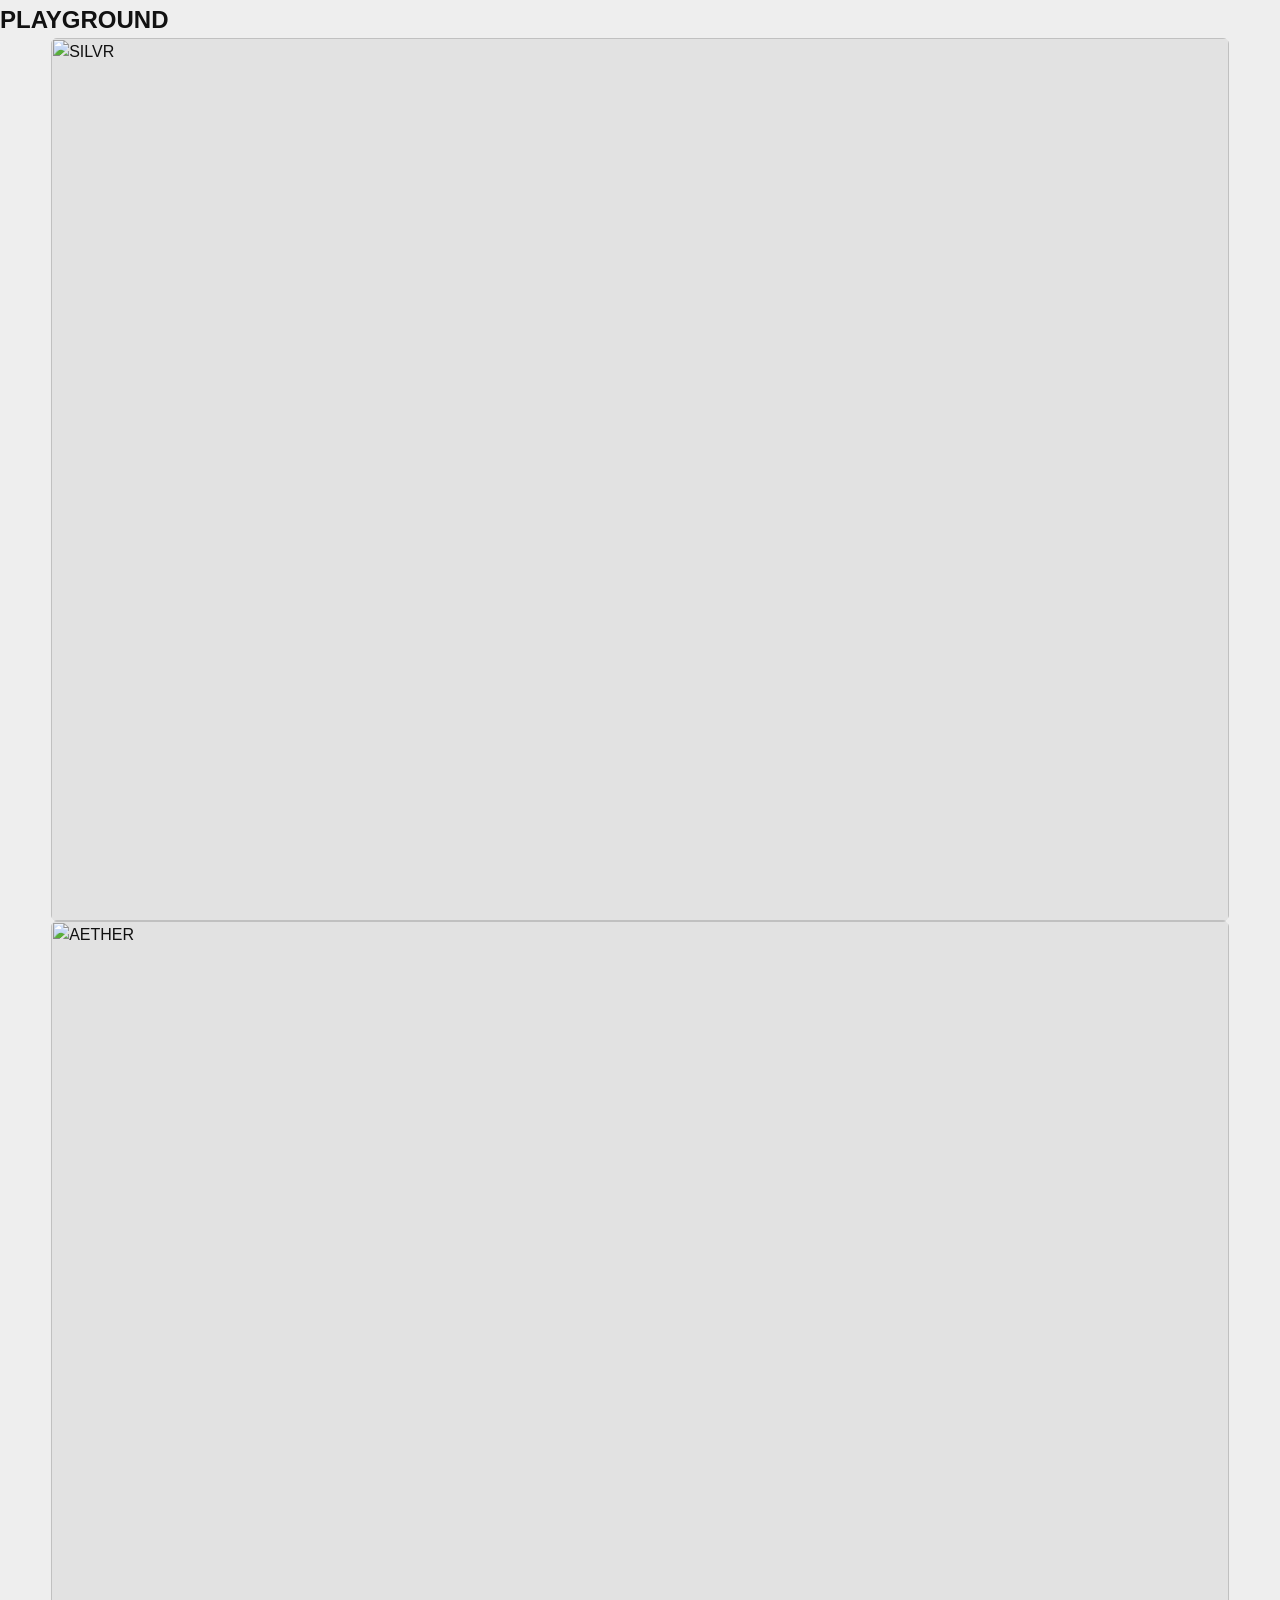
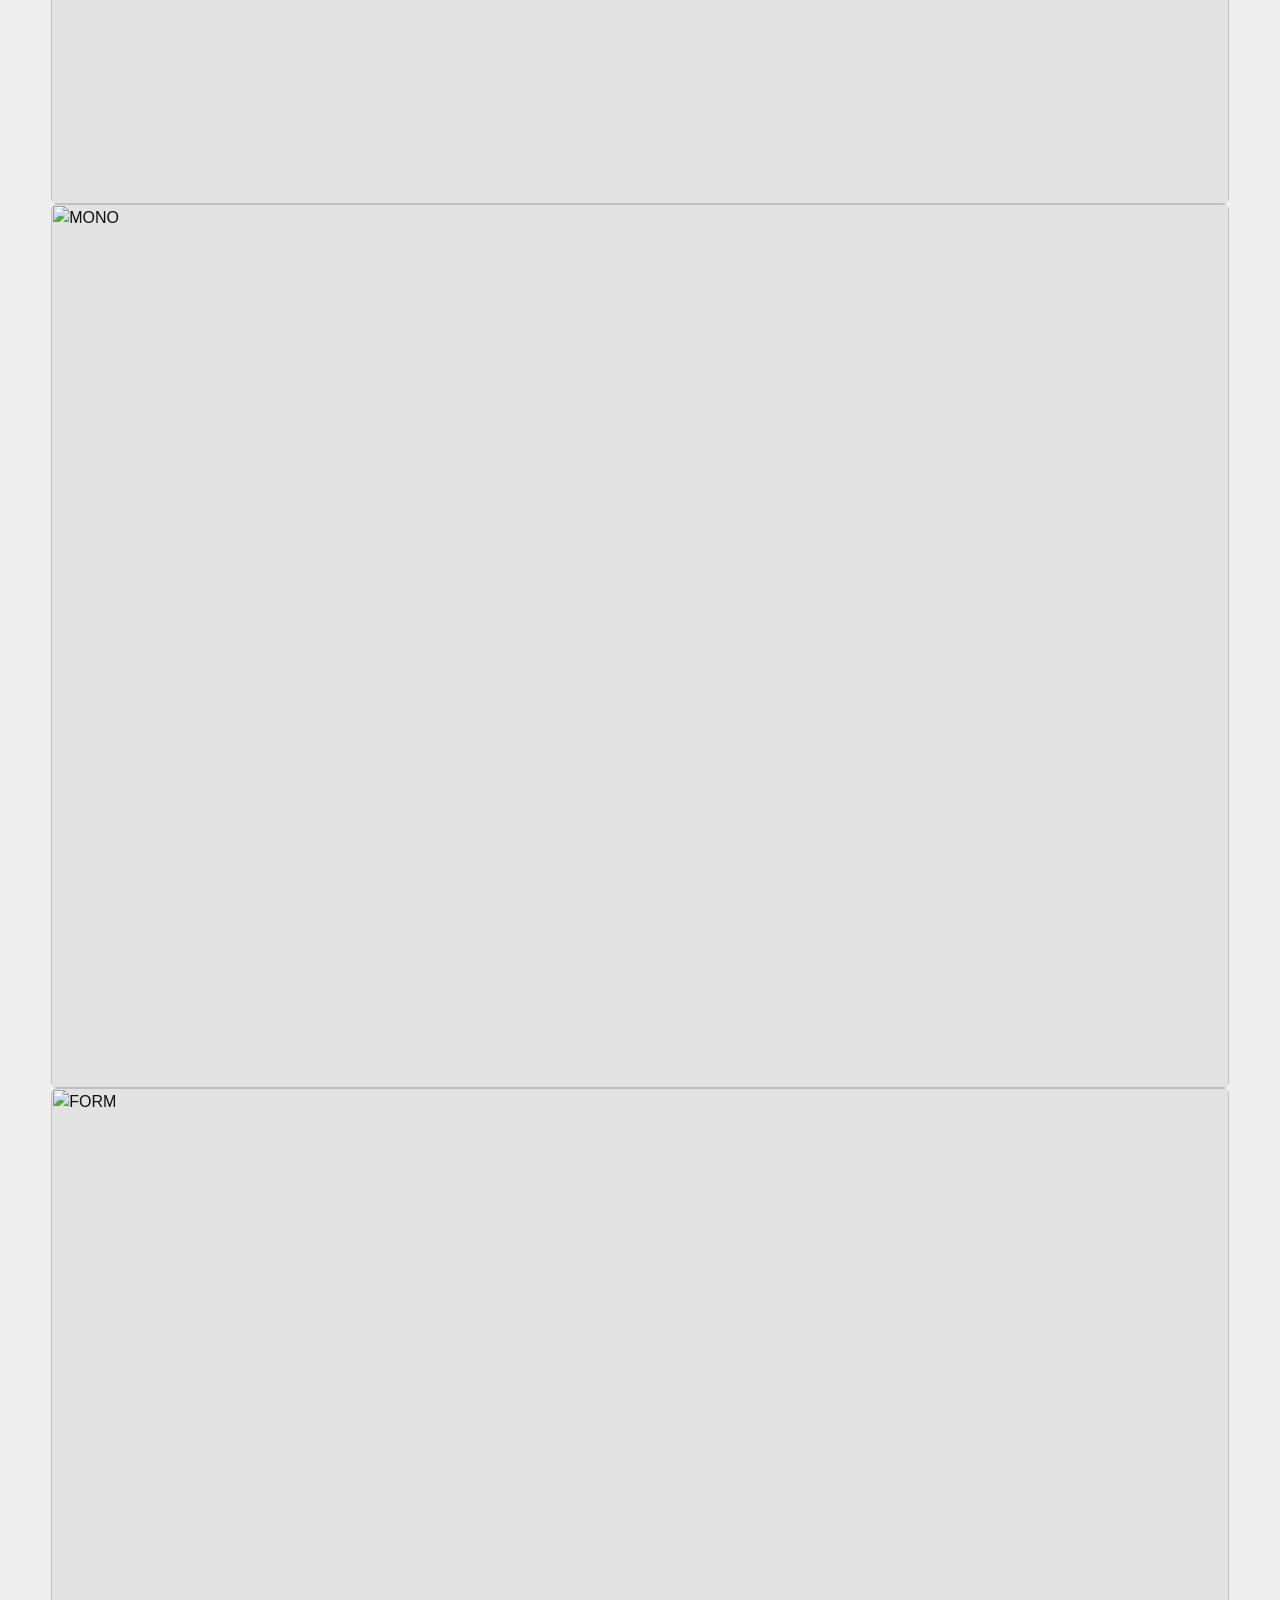
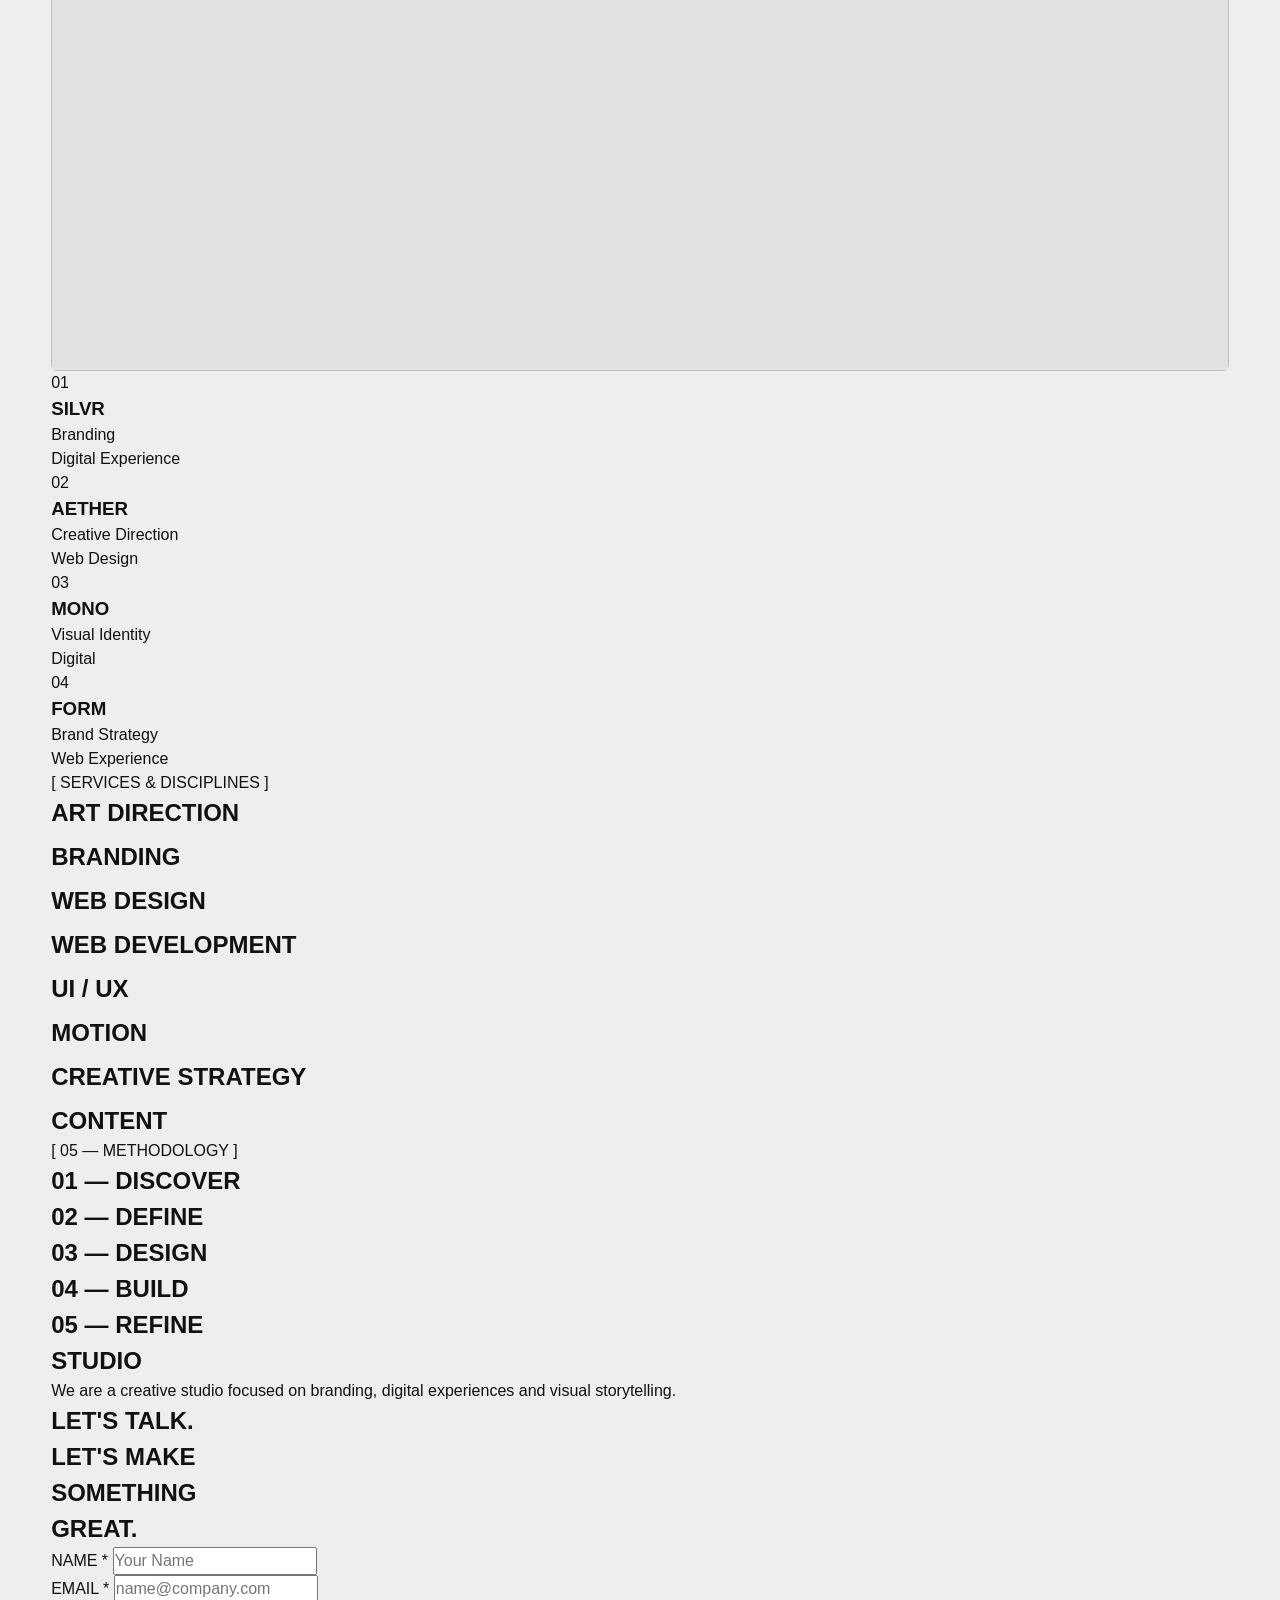
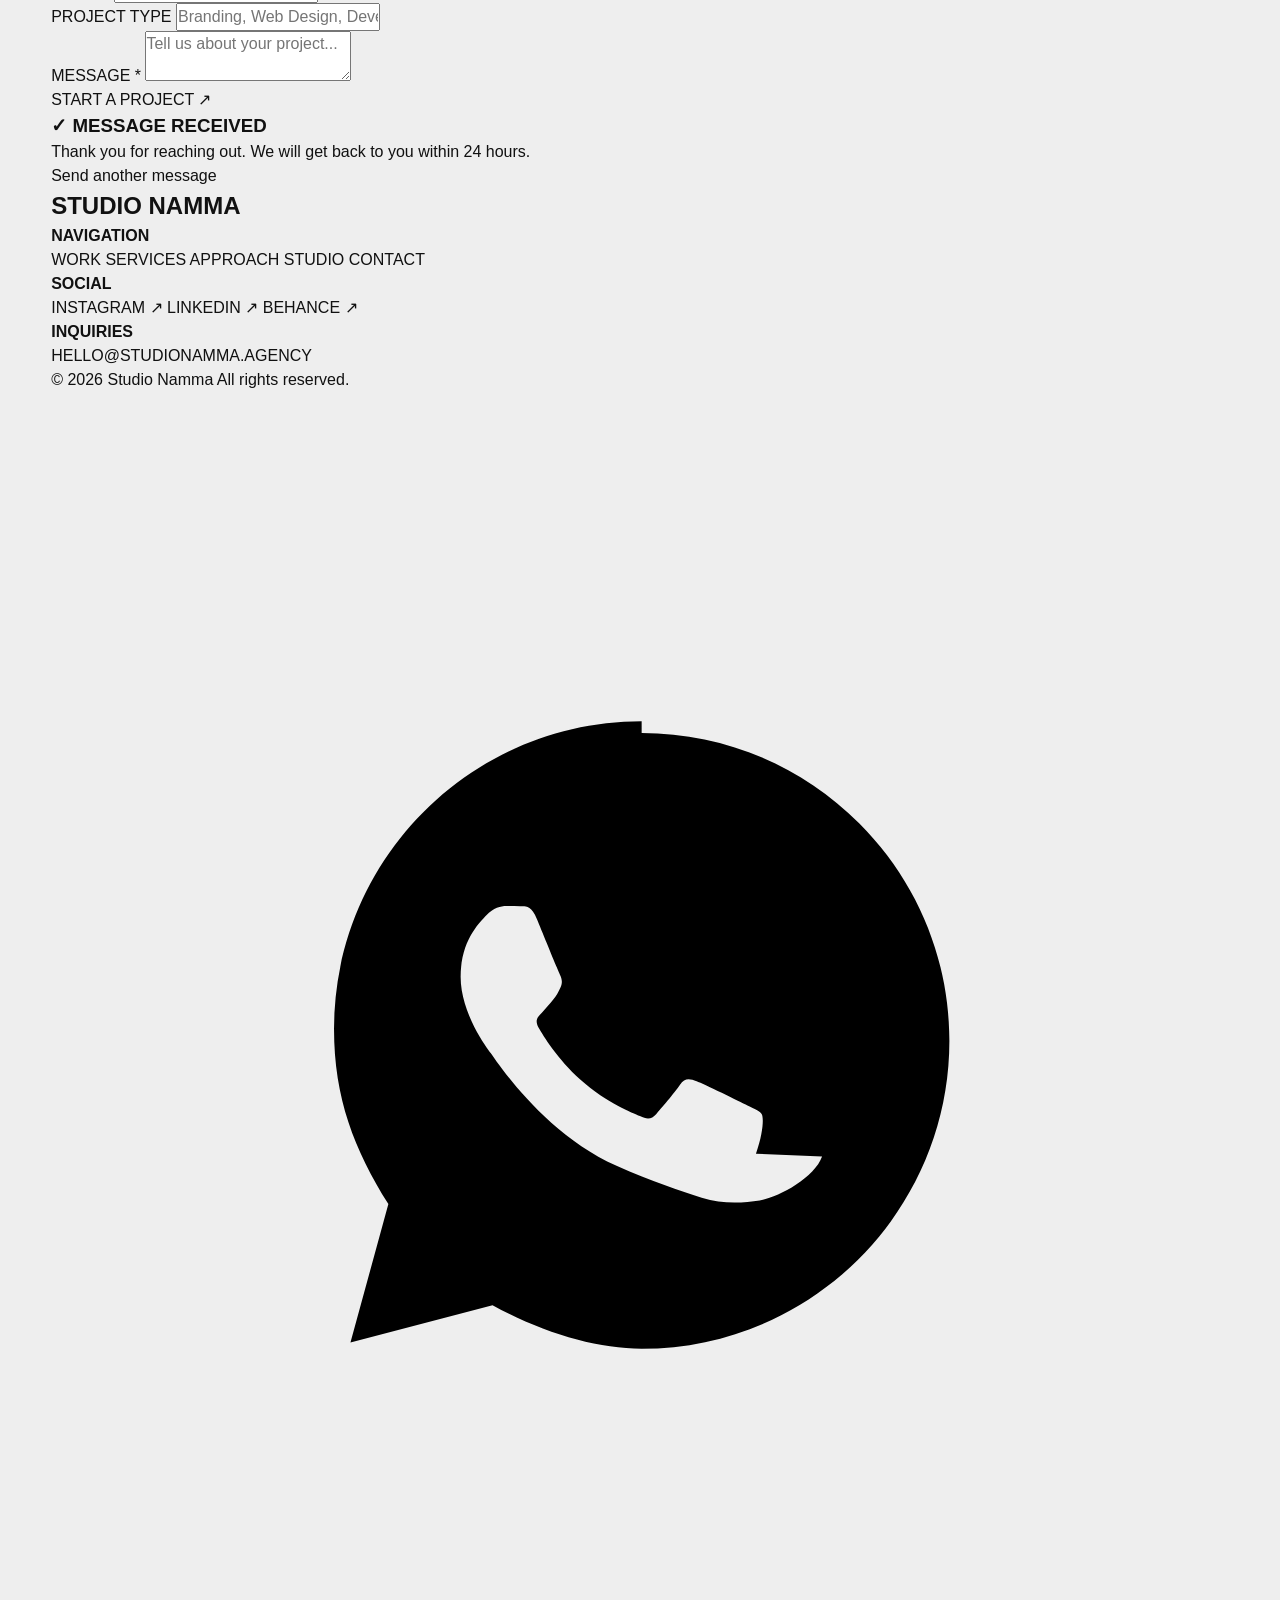
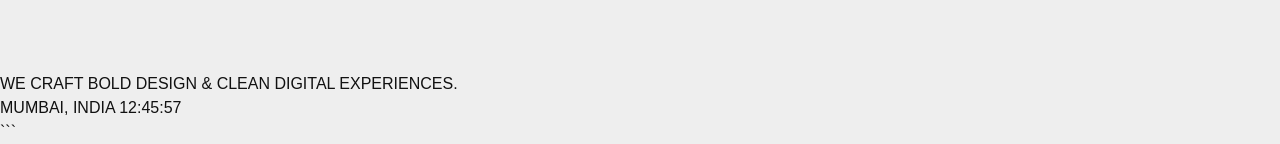
==== commit 517a5cae: "Refactor index.html structure and content" ====
--- a/index.html
+++ b/index.html
@@ -1,399 +1,443 @@
+```html
 <!DOCTYPE html>
-<html lang="en" data-theme="light">
+<html lang="en">
 <head>
-  <meta charset="UTF-8">
-  <meta name="viewport" content="width=device-width, initial-scale=1.0, viewport-fit=cover">
-  <title>Studio Namma — Creative Digital Agency</title>
-  <meta name="description" content="Studio Namma is an independent creative studio crafting bold websites, brand systems, and digital experiences for pioneering brands.">
-
-  <link rel="preconnect" href="https://fonts.googleapis.com">
-  <link rel="preconnect" href="https://fonts.gstatic.com" crossorigin>
-  <link href="https://fonts.googleapis.com/css2?family=JetBrains+Mono:wght@400;500;600;700;800&family=Plus+Jakarta+Sans:ital,wght@0,300;0,400;0,500;0,600;0,700;1,400&family=Syne:wght@700;800;900&display=swap" rel="stylesheet">
-
-  <link rel="stylesheet" href="style.css">
+    <meta charset="UTF-8">
+    <meta name="viewport" content="width=device-width, initial-scale=1.0">
+    <title>Studio Namma</title>
+
+    <link rel="stylesheet" href="style.css">
 </head>
+
 <body>
 
-  <div id="cursor" class="normal-cursor" aria-hidden="true"></div>
-
-  <div id="videocursor" class="video-cursor-hidden" aria-hidden="true">
-    <div class="video-inner">
-      <iframe
-        src="https://player.vimeo.com/video/1127104834?background=1&badge=0&autopause=0&player_id=0&app_id=58479&autoplay=1&muted=1&loop=1"
-        frameborder="0"
-        allow="autoplay; fullscreen; picture-in-picture"
-      ></iframe>
+    <div id="cursor"></div>
+
+    <header class="navbar">
+        <div class="nav">
+            <a href="#hero">STUDIO NAMMA</a>
+
+            <button id="darkModeBtn">
+                <span id="darkModeLabel">DARK MODE</span>
+                <span class="dark-mode-indicator"></span>
+            </button>
+
+            <button id="navMenuBtn">MENU</button>
+
+            <a href="#contact">LET'S TALK!</a>
+        </div>
+    </header>
+
+
+    <nav class="menu" id="fullscreenMenu">
+
+        <div class="menu-header">
+
+            <a href="#hero">STUDIO NAMMA</a>
+
+            <button id="menuDarkModeToggleBtn">
+                DARK MODE
+            </button>
+
+            <button id="menuCloseActionBtn">
+                CLOSE ✕
+            </button>
+
+            <a href="#contact">LET'S TALK!</a>
+
+        </div>
+
+
+        <div class="menu-links">
+
+            <div>
+                <a href="#hero">HOME</a>
+                <a href="#work">WORK</a>
+                <a href="#services">SERVICES</a>
+            </div>
+
+            <div>
+                <a href="#approach">APPROACH</a>
+                <a href="#studio">STUDIO</a>
+                <a href="#contact">CONTACT</a>
+            </div>
+
+        </div>
+
+
+        <div class="menu-footer">
+            <span>HELLO@STUDIONAMMA.AGENCY</span>
+
+            <div>
+                <a href="https://instagram.com" target="_blank">INSTAGRAM ↗</a>
+                <a href="https://linkedin.com" target="_blank">LINKEDIN ↗</a>
+                <a href="https://behance.net" target="_blank">BEHANCE ↗</a>
+            </div>
+        </div>
+
+    </nav>
+
+
+    <main>
+
+        <section class="hero" id="hero">
+            <div class="hero-content">
+
+                <h1>WE THINK</h1>
+                <h1>CRAFT AND</h1>
+                <h1>DESIGN</h1>
+
+                <p>[ SCROLL DOWN ↓ ]</p>
+
+            </div>
+        </section>
+
+
+        <section class="showreel" id="showreel">
+
+            <div class="showreel-video">
+
+                <video autoplay loop muted playsinline
+                    poster="https://images.unsplash.com/photo-1618005182384-a83a8bd57fbe?q=80&w=1600&auto=format&fit=crop">
+
+                    <source
+                        src="https://studionamma.vercel.app/videos/matera/matera-highlight-2.mp4"
+                        type="video/mp4">
+
+                </video>
+
+                <div class="showreel-text">
+                    <p>[ SHOWREEL 2026 ]</p>
+                    <h2>MOTION & CRAFT</h2>
+                </div>
+
+            </div>
+
+        </section>
+
+
+        <section class="intro" id="intro">
+
+            <div class="container">
+
+                <p>Creative studio building premium brands.</p>
+
+                <h2>IT'S NEVER</h2>
+                <h2>"JUST A WEBSITE."</h2>
+
+                <br>
+
+                <h2>EVERY DETAIL</h2>
+                <h2>MATTERS.</h2>
+
+                <br>
+
+                <h2>WE CRAFT</h2>
+                <h2>DIGITAL</h2>
+                <h2>EXPERIENCES.</h2>
+
+            </div>
+
+        </section>
+
+
+        <section class="playground" id="playground">
+            <h2>PLAYGROUND</h2>
+        </section>
+
+
+        <section class="projects" id="work">
+
+            <div class="container">
+
+                <div class="project-images">
+
+                    <div class="image-card">
+                        <img src="https://images.unsplash.com/photo-1618005182384-a83a8bd57fbe?q=80&w=1200&auto=format&fit=crop"
+                            alt="SILVR">
+                    </div>
+
+                    <div class="image-card">
+                        <img src="https://images.unsplash.com/photo-1600585154340-be6161a56a0c?q=80&w=1200&auto=format&fit=crop"
+                            alt="AETHER">
+                    </div>
+
+                    <div class="image-card">
+                        <img src="https://images.unsplash.com/photo-1550745165-9bc0b252726f?q=80&w=1200&auto=format&fit=crop"
+                            alt="MONO">
+                    </div>
+
+                    <div class="image-card">
+                        <img src="https://images.unsplash.com/photo-1513694203232-719a280e022f?q=80&w=1200&auto=format&fit=crop"
+                            alt="FORM">
+                    </div>
+
+                </div>
+
+
+                <div class="project-info">
+                    <div>
+                        <span>01</span>
+                        <h3>SILVR</h3>
+                    </div>
+
+                    <p>Branding<br>Digital Experience</p>
+                </div>
+
+
+                <div class="project-info">
+                    <div>
+                        <span>02</span>
+                        <h3>AETHER</h3>
+                    </div>
+
+                    <p>Creative Direction<br>Web Design</p>
+                </div>
+
+
+                <div class="project-info">
+                    <div>
+                        <span>03</span>
+                        <h3>MONO</h3>
+                    </div>
+
+                    <p>Visual Identity<br>Digital</p>
+                </div>
+
+
+                <div class="project-info">
+                    <div>
+                        <span>04</span>
+                        <h3>FORM</h3>
+                    </div>
+
+                    <p>Brand Strategy<br>Web Experience</p>
+                </div>
+
+            </div>
+
+        </section>
+
+
+        <section class="services" id="services">
+
+            <div class="container">
+
+                <p>[ SERVICES & DISCIPLINES ]</p>
+
+                <div class="services-list">
+                    <h2>ART DIRECTION</h2>
+                    <h2>BRANDING</h2>
+                    <h2>WEB DESIGN</h2>
+                    <h2>WEB DEVELOPMENT</h2>
+                    <h2>UI / UX</h2>
+                    <h2>MOTION</h2>
+                    <h2>CREATIVE STRATEGY</h2>
+                    <h2>CONTENT</h2>
+                </div>
+
+            </div>
+
+        </section>
+
+
+        <section class="approach" id="approach">
+
+            <div class="container">
+
+                <p>[ 05 — METHODOLOGY ]</p>
+
+                <div class="steps">
+                    <h2>01 — DISCOVER</h2>
+                    <h2>02 — DEFINE</h2>
+                    <h2>03 — DESIGN</h2>
+                    <h2>04 — BUILD</h2>
+                    <h2>05 — REFINE</h2>
+                </div>
+
+            </div>
+
+        </section>
+
+
+        <section class="studio" id="studio">
+
+            <div class="container">
+
+                <h2>STUDIO</h2>
+
+                <p>
+                    We are a creative studio focused on branding,
+                    digital experiences and visual storytelling.
+                </p>
+
+            </div>
+
+        </section>
+
+
+        <section class="contact" id="contact">
+
+            <div class="container">
+
+                <h2>
+                    LET'S TALK.<br>
+                    LET'S MAKE<br>
+                    SOMETHING<br>
+                    GREAT.
+                </h2>
+
+
+                <div class="contact-form">
+
+                    <form id="contactFormElement">
+
+                        <div class="form-row">
+
+                            <div>
+                                <label>NAME *</label>
+                                <input type="text"
+                                    id="userNameInput"
+                                    name="name"
+                                    placeholder="Your Name"
+                                    required>
+                            </div>
+
+                            <div>
+                                <label>EMAIL *</label>
+                                <input type="email"
+                                    id="userEmailInput"
+                                    name="email"
+                                    placeholder="name@company.com"
+                                    required>
+                            </div>
+
+                        </div>
+
+
+                        <div>
+                            <label>PROJECT TYPE</label>
+                            <input type="text"
+                                id="userProjectInput"
+                                name="project"
+                                placeholder="Branding, Web Design, Development...">
+                        </div>
+
+
+                        <div>
+                            <label>MESSAGE *</label>
+
+                            <textarea
+                                id="userMessageInput"
+                                name="message"
+                                placeholder="Tell us about your project..."
+                                required></textarea>
+                        </div>
+
+
+                        <button type="submit" id="startProjectBtn">
+                            START A PROJECT ↗
+                        </button>
+
+                    </form>
+
+
+                    <div id="contactSuccessPanel">
+
+                        <h3>✓ MESSAGE RECEIVED</h3>
+
+                        <p>
+                            Thank you for reaching out.
+                            We will get back to you within 24 hours.
+                        </p>
+
+                        <button id="resetContactBtn">
+                            Send another message
+                        </button>
+
+                    </div>
+
+                </div>
+
+            </div>
+
+        </section>
+
+    </main>
+
+
+    <footer>
+
+        <div class="container">
+
+            <h2>STUDIO NAMMA</h2>
+
+            <div class="footer-links">
+
+                <div>
+                    <h4>NAVIGATION</h4>
+                    <a href="#work">WORK</a>
+                    <a href="#services">SERVICES</a>
+                    <a href="#approach">APPROACH</a>
+                    <a href="#studio">STUDIO</a>
+                    <a href="#contact">CONTACT</a>
+                </div>
+
+
+                <div>
+                    <h4>SOCIAL</h4>
+                    <a href="https://instagram.com" target="_blank">INSTAGRAM ↗</a>
+                    <a href="https://linkedin.com" target="_blank">LINKEDIN ↗</a>
+                    <a href="https://behance.net" target="_blank">BEHANCE ↗</a>
+                </div>
+
+
+                <div>
+                    <h4>INQUIRIES</h4>
+                    <a href="mailto:hello@studionamma.agency">
+                        HELLO@STUDIONAMMA.AGENCY
+                    </a>
+                </div>
+
+            </div>
+
+
+            <div class="footer-bottom">
+                <span>© 2026 Studio Namma</span>
+                <span>All rights reserved.</span>
+            </div>
+
+        </div>
+
+    </footer>
+
+
+    <div class="whatsapp-btn" id="whatsappFloatingBtn">
+        <svg viewBox="0 0 24 24">
+            <path d="M12.031 6.172c-3.181 0-5.767 2.586-5.768 5.766-.001 1.298.38 2.27 1.019 3.287l-.711 2.598 2.664-.699c.97.53 1.95.814 2.796.815 3.183 0 5.769-2.587 5.77-5.768 0-1.543-.601-2.993-1.692-4.084-1.092-1.092-2.541-1.695-4.078-1.695zm3.383 8.163c-.144.405-.837.774-1.17.823-.312.045-.693.074-1.087-.052-.404-.129-.926-.302-1.597-.599-1.391-.615-2.29-2.023-2.36-2.115-.069-.093-.563-.75-.563-1.43 0-.68.356-1.014.483-1.151.127-.137.277-.172.37-.172.093 0 .185.001.266.005.085.004.198-.032.31.237.116.279.397.969.431 1.039.035.07.058.152.012.245-.047.092-.07.15-.139.231-.07.081-.147.181-.21.242-.07.068-.143.142-.061.282.081.141.361.596.775.965.534.475.984.622 1.124.692.14.07.222.059.304-.035.082-.093.351-.408.445-.548.093-.14.187-.116.315-.07.128.046.813.383.953.453.14.07.233.105.268.163.035.058.035.337-.109.742z"/>
+        </svg>
     </div>
-  </div>
-
-  <header class="site-nav-header" id="siteNavHeader">
-    <div class="nav-container">
-      <div class="nav-grid">
-
-        <div class="nav-left-brand">
-          <a href="#hero" class="nav-brand">STUDIO NAMMA</a>
-        </div>
-
-        <div class="nav-center-mode">
-          <button class="dark-mode-toggle" id="darkModeBtn" aria-label="Toggle Dark and Light Mode">
-            <span class="dark-mode-label" id="darkModeLabel">DARK MODE</span>
-            <span class="dark-mode-indicator" aria-hidden="true"></span>
-          </button>
-        </div>
-
-        <div class="nav-center-menu">
-          <button class="nav-menu-trigger" id="navMenuBtn" aria-expanded="false" aria-controls="fullscreenMenu">
-            MENU
-          </button>
-        </div>
-
-        <div class="nav-right-talk">
-          <a href="#contact" class="nav-talk-link">LET'S TALK!</a>
-        </div>
-      </div>
+
+
+    <div class="bottom-bar">
+
+        <span>
+            WE CRAFT BOLD DESIGN & CLEAN DIGITAL EXPERIENCES.
+        </span>
+
+        <div>
+            <span id="liveClockLocation">MUMBAI, INDIA</span>
+            <span id="liveClockTime">00:00:00</span>
+        </div>
+
     </div>
-  </header>
-
-  <nav class="fullscreen-menu" id="fullscreenMenu" aria-hidden="true" role="dialog" aria-modal="true" aria-label="Main Navigation">
-    <div class="menu-header-bar">
-      <div class="menu-logo-text">
-        <a href="#hero" class="menu-nav-home-btn">STUDIO NAMMA</a>
-      </div>
-
-      <div class="menu-theme-container">
-        <button class="dark-mode-toggle" id="menuDarkModeToggleBtn" aria-label="Toggle Theme">
-          <span class="dark-mode-label">DARK MODE</span>
-          <span class="dark-mode-indicator"></span>
-        </button>
-      </div>
-
-      <div class="menu-close-container">
-        <button class="menu-close-action-btn" id="menuCloseActionBtn" aria-label="Close Menu">
-          <span>CLOSE</span>
-          <span class="close-x-icon">✕</span>
-        </button>
-      </div>
-
-      <a href="#contact" class="menu-talk-action">LET'S TALK!</a>
-    </div>
-
-    <div class="menu-center-links">
-      <div class="menu-nav-grid">
-        <div class="menu-nav-column">
-          <div class="menu-link-wrapper">
-            <a href="#hero" class="menu-link-item">
-              <span>HOME</span>
-              <span class="menu-dot-indicator"></span>
-            </a>
-          </div>
-          <div class="menu-link-wrapper">
-            <a href="#work" class="menu-link-item">
-              <span>WORK</span>
-              <span class="menu-dot-indicator"></span>
-            </a>
-          </div>
-          <div class="menu-link-wrapper">
-            <a href="#services" class="menu-link-item">
-              <span>SERVICES</span>
-              <span class="menu-dot-indicator"></span>
-            </a>
-          </div>
-        </div>
-
-        <div class="menu-nav-column">
-          <div class="menu-link-wrapper">
-            <a href="#approach" class="menu-link-item">
-              <span>APPROACH</span>
-              <span class="menu-dot-indicator"></span>
-            </a>
-          </div>
-          <div class="menu-link-wrapper">
-            <a href="#studio" class="menu-link-item">
-              <span>STUDIO</span>
-              <span class="menu-dot-indicator"></span>
-            </a>
-          </div>
-          <div class="menu-link-wrapper">
-            <a href="#contact" class="menu-link-item">
-              <span>CONTACT</span>
-              <span class="menu-dot-indicator"></span>
-            </a>
-          </div>
-        </div>
-      </div>
-    </div>
-
-    <div class="menu-footer-bar">
-      <span>HELLO@STUDIONAMMA.AGENCY</span>
-      <div class="menu-social-links">
-        <a href="https://instagram.com" target="_blank" rel="noopener noreferrer">INSTAGRAM ↗</a>
-        <a href="https://linkedin.com" target="_blank" rel="noopener noreferrer">LINKEDIN ↗</a>
-        <a href="https://behance.net" target="_blank" rel="noopener noreferrer">BEHANCE ↗</a>
-      </div>
-    </div>
-  </nav>
-
-  <main id="main">
-
-    <section class="hero" id="hero">
-
-      <div class="hero-content">
-        <h1 class="hero-giant-title animate">WE THINK</h1>
-        <h1 class="hero-giant-title animate">CRAFT AND</h1>
-        <h1 class="hero-giant-title animate">DESIGN</h1>
-        <div class="hero-scroll-indicator font-mono">[ SCROLL DOWN ↓ ]</div>
-      </div>
-    </section>
-
-    <section class="section-showreel" id="showreel">
-      <div class="showreel-video-container" data-cursor="project">
-        <video class="showreel-bg-video" autoplay loop muted playsinline poster="https://images.unsplash.com/photo-1618005182384-a83a8bd57fbe?q=80&w=1600&auto=format&fit=crop">
-          <source src="https://studionamma.vercel.app/videos/matera/matera-highlight-2.mp4" type="video/mp4">
-        </video>
-        <div class="showreel-overlay-tint"></div>
-        <div class="showreel-center-caption">
-          <p class="showreel-tag">[ SHOWREEL 2026 ]</p>
-          <h2 class="showreel-title animate">MOTION & CRAFT</h2>
-        </div>
-      </div>
-    </section>
-
-    <section class="section-intro" id="intro">
-      <div class="container">
-        <p class="intro-tag-small animate font-mono">Creative studio building premium brands.</p>
-
-        <h2 class="intro-large-text animate">IT'S NEVER</h2>
-        <h2 class="intro-large-text animate">"JUST A WEBSITE."</h2>
-        <br>
-        <h2 class="intro-large-text animate">EVERY DETAIL</h2>
-        <h2 class="intro-large-text animate">MATTERS.</h2>
-        <br>
-        <h2 class="intro-large-text animate">WE CRAFT</h2>
-        <h2 class="intro-large-text animate">DIGITAL</h2>
-        <h2 class="intro-large-text animate">EXPERIENCES.</h2>
-      </div>
-    </section>
-
-    <section class="section-playground" id="playground">
-      <h2 class="playground-huge-heading animate">PLAYGROUND</h2>
-    </section>
-
-    <section class="section-projects-grid" id="work">
-      <div class="container">
-
-        <section class="slideImage">
-
-          <div class="image-card left-card" data-cursor="project">
-            <img src="https://images.unsplash.com/photo-1618005182384-a83a8bd57fbe?q=80&w=1200&auto=format&fit=crop"
-                 alt="SILVR Project"
-                 loading="lazy">
-          </div>
-
-          <div class="image-card right-card" data-cursor="project">
-            <img src="https://images.unsplash.com/photo-1600585154340-be6161a56a0c?q=80&w=1200&auto=format&fit=crop"
-                 alt="AETHER Project"
-                 loading="lazy">
-          </div>
-
-          <div class="image-card left-card" data-cursor="project">
-            <img src="https://images.unsplash.com/photo-1550745165-9bc0b252726f?q=80&w=1200&auto=format&fit=crop"
-                 alt="MONO Project"
-                 loading="lazy">
-          </div>
-
-          <div class="image-card right-card" data-cursor="project">
-            <img src="https://images.unsplash.com/photo-1513694203232-719a280e022f?q=80&w=1200&auto=format&fit=crop"
-                 alt="FORM Project"
-                 loading="lazy">
-          </div>
-        </section>
-
-        <div class="project-info-block">
-          <div class="project-info-left">
-            <span class="project-number">01</span>
-            <h3 class="project-title">SILVR</h3>
-          </div>
-          <span class="project-category">Branding<br>Digital Experience</span>
-        </div>
-
-        <div class="project-info-block">
-          <div class="project-info-left">
-            <span class="project-number">02</span>
-            <h3 class="project-title">AETHER</h3>
-          </div>
-          <span class="project-category">Creative Direction<br>Web Design</span>
-        </div>
-
-        <div class="project-info-block">
-          <div class="project-info-left">
-            <span class="project-number">03</span>
-            <h3 class="project-title">MONO</h3>
-          </div>
-          <span class="project-category">Visual Identity<br>Digital</span>
-        </div>
-
-        <div class="project-info-block">
-          <div class="project-info-left">
-            <span class="project-number">04</span>
-            <h3 class="project-title">FORM</h3>
-          </div>
-          <span class="project-category">Brand Strategy<br>Web Experience</span>
-        </div>
-
-      </div>
-    </section>
-
-    <section class="section-services" id="services">
-      <div class="container">
-        <p class="services-tag font-mono animate">[ SERVICES & DISCIPLINES ]</p>
-
-        <div class="services-list">
-          <h2 class="service-item animate">ART DIRECTION</h2>
-          <h2 class="service-item animate">BRANDING</h2>
-          <h2 class="service-item animate">WEB DESIGN</h2>
-          <h2 class="service-item animate">WEB DEVELOPMENT</h2>
-          <h2 class="service-item animate">UI / UX</h2>
-          <h2 class="service-item animate">MOTION</h2>
-          <h2 class="service-item animate">CREATIVE STRATEGY</h2>
-          <h2 class="service-item animate">CONTENT</h2>
-        </div>
-      </div>
-    </section>
-
-    <section class="section-approach" id="approach">
-      <div class="container">
-        <p class="services-tag font-mono animate">[ 05 — METHODOLOGY ]</p>
-
-        <div class="approach-steps-list">
-          <h2 class="approach-step-item animate">01 — DISCOVER</h2>
-          <h2 class="approach-step-item animate">02 — DEFINE</h2>
-          <h2 class="approach-step-item animate">03 — DESIGN</h2>
-          <h2 class="approach-step-item animate">04 — BUILD</h2>
-          <h2 class="approach-step-item animate">05 — REFINE</h2>
-        </div>
-      </div>
-    </section>
-
-    <section class="section-studio" id="studio">
-      <div class="container">
-        <h2 class="studio-huge-heading animate">STUDIO</h2>
-        <p class="studio-statement-copy animate">
-          We are a creative studio focused on branding, digital experiences and visual storytelling.
-        </p>
-      </div>
-    </section>
-
-    <section class="section-contact" id="contact">
-      <div class="container">
-        <h2 class="contact-headline-huge animate">
-          LET'S TALK.<br>
-          LET'S MAKE<br>
-          SOMETHING<br>
-          GREAT.
-        </h2>
-
-        <div class="contact-form-box animate">
-          <form id="contactFormElement" class="contact-form-element" novalidate>
-            <div class="form-row-2col">
-              <div class="form-input-group">
-                <label for="userNameInput" class="form-label-mono">NAME *</label>
-                <input type="text" id="userNameInput" name="name" class="form-field-ctrl" placeholder="Your Name" required>
-                <span class="form-error-hint">Please enter your name</span>
-              </div>
-
-              <div class="form-field-group">
-                <label for="userEmailInput" class="form-label-mono">EMAIL *</label>
-                <input type="email" id="userEmailInput" name="email" class="form-field-ctrl" placeholder="name@company.com" required>
-                <span class="form-error-hint">Please enter a valid email</span>
-              </div>
-            </div>
-
-            <div class="form-input-group">
-              <label for="userProjectInput" class="form-label-mono">PROJECT TYPE</label>
-              <input type="text" id="userProjectInput" name="project" class="form-field-ctrl" placeholder="Branding, Web Design, Development...">
-            </div>
-
-            <div class="form-input-group">
-              <label for="userMessageInput" class="form-label-mono">MESSAGE *</label>
-              <textarea id="userMessageInput" name="message" class="form-field-ctrl form-textarea-ctrl" placeholder="Tell us about your project brief..." required></textarea>
-              <span class="form-error-hint">Please enter a message</span>
-            </div>
-
-            <button type="submit" class="btn-start-project" id="startProjectBtn">
-              <span>START A PROJECT</span>
-              <span>↗</span>
-            </button>
-          </form>
-
-          <div class="contact-success-panel" id="contactSuccessPanel" aria-live="polite">
-            <div class="success-badge-icon">✓</div>
-            <h3 class="success-title-bold">MESSAGE RECEIVED</h3>
-            <p class="success-desc-text">Thank you for reaching out. We will get back to you within 24 hours.</p>
-            <button type="button" class="btn-reset-form" id="resetContactBtn">Send another message</button>
-          </div>
-        </div>
-      </div>
-    </section>
-
-  </main>
-
-  <footer class="site-footer">
-    <div class="container">
-      <div class="footer-top-layout">
-        <span class="footer-brand-huge">STUDIO NAMMA</span>
-
-        <div class="footer-cols-group">
-          <div class="footer-col-item">
-            <span class="footer-col-title">NAVIGATION</span>
-            <a href="#hero" class="footer-nav-anchor">WORK</a>
-            <a href="#services" class="footer-nav-anchor">SERVICES</a>
-            <a href="#approach" class="footer-nav-anchor">APPROACH</a>
-            <a href="#studio" class="footer-nav-anchor">STUDIO</a>
-            <a href="#contact" class="footer-nav-anchor">CONTACT</a>
-          </div>
-
-          <div class="footer-col-item">
-            <span class="footer-col-title">SOCIAL</span>
-            <a href="https://instagram.com" target="_blank" rel="noopener noreferrer" class="footer-nav-anchor">INSTAGRAM ↗</a>
-            <a href="https://linkedin.com" target="_blank" rel="noopener noreferrer" class="footer-nav-anchor">LINKEDIN ↗</a>
-            <a href="https://behance.net" target="_blank" rel="noopener noreferrer" class="footer-nav-anchor">BEHANCE ↗</a>
-          </div>
-
-          <div class="footer-col-item">
-            <span class="footer-col-title">INQUIRIES</span>
-            <a href="mailto:hello@studionamma.agency" class="footer-nav-anchor">HELLO@STUDIONAMMA.AGENCY</a>
-          </div>
-        </div>
-      </div>
-
-      <div class="footer-bottom-layout">
-        <span>© 2026 Studio Namma</span>
-        <span>All rights reserved.</span>
-      </div>
-    </div>
-  </footer>
-
-  <aside class="bottom-info-bar" aria-label="Live Status and Location">
-    <div class="container bottom-info-inner">
-      <div class="bottom-left-statement">
-        <span>WE CRAFT BOLD DESIGN & CLEAN DIGITAL EXPERIENCES.</span>
-      </div>
-      <div class="bottom-right-clock">
-        <span class="clock-location" id="liveClockLocation">MUMBAI, INDIA</span>
-        <span class="clock-time" id="liveClockTime">00:00:00</span>
-      </div>
-    </div>
-  </aside>
-
-  <div class="floating-whatsapp-btn" id="whatsappFloatingBtn" aria-label="WhatsApp">
-    <svg class="whatsapp-svg-icon" viewBox="0 0 24 24">
-      <path d="M12.031 6.172c-3.181 0-5.767 2.586-5.768 5.766-.001 1.298.38 2.27 1.019 3.287l-.711 2.598 2.664-.699c.97.53 1.95.814 2.796.815 3.183 0 5.769-2.587 5.77-5.768 0-1.543-.601-2.993-1.692-4.084-1.092-1.092-2.541-1.695-4.078-1.695zm3.383 8.163c-.144.405-.837.774-1.17.823-.312.045-.693.074-1.087-.052-.404-.129-.926-.302-1.597-.599-1.391-.615-2.29-2.023-2.36-2.115-.069-.093-.563-.75-.563-1.43 0-.68.356-1.014.483-1.151.127-.137.277-.172.37-.172.093 0 .185.001.266.005.085.004.198-.032.31.237.116.279.397.969.431 1.039.035.07.058.152.012.245-.047.092-.07.15-.139.231-.07.081-.147.181-.21.242-.07.068-.143.142-.061.282.081.141.361.596.775.965.534.475.984.622 1.124.692.14.07.222.059.304-.035.082-.093.351-.408.445-.548.093-.14.187-.116.315-.07.128.046.813.383.953.453.14.07.233.105.268.163.035.058.035.337-.109.742z"/>
-    </svg>
-  </a>
-
-  <script src="dark-mode/dark-mode.js"></script>
-  <script src="nav/nav.js"></script>
-  <script src="menu/menu.js"></script>
-  <script src="script.js"></script>
+
+
+    <script src="dark-mode/dark-mode.js"></script>
+    <script src="nav/nav.js"></script>
+    <script src="menu/menu.js"></script>
+    <script src="script.js"></script>
+
 </body>
 </html>
+```
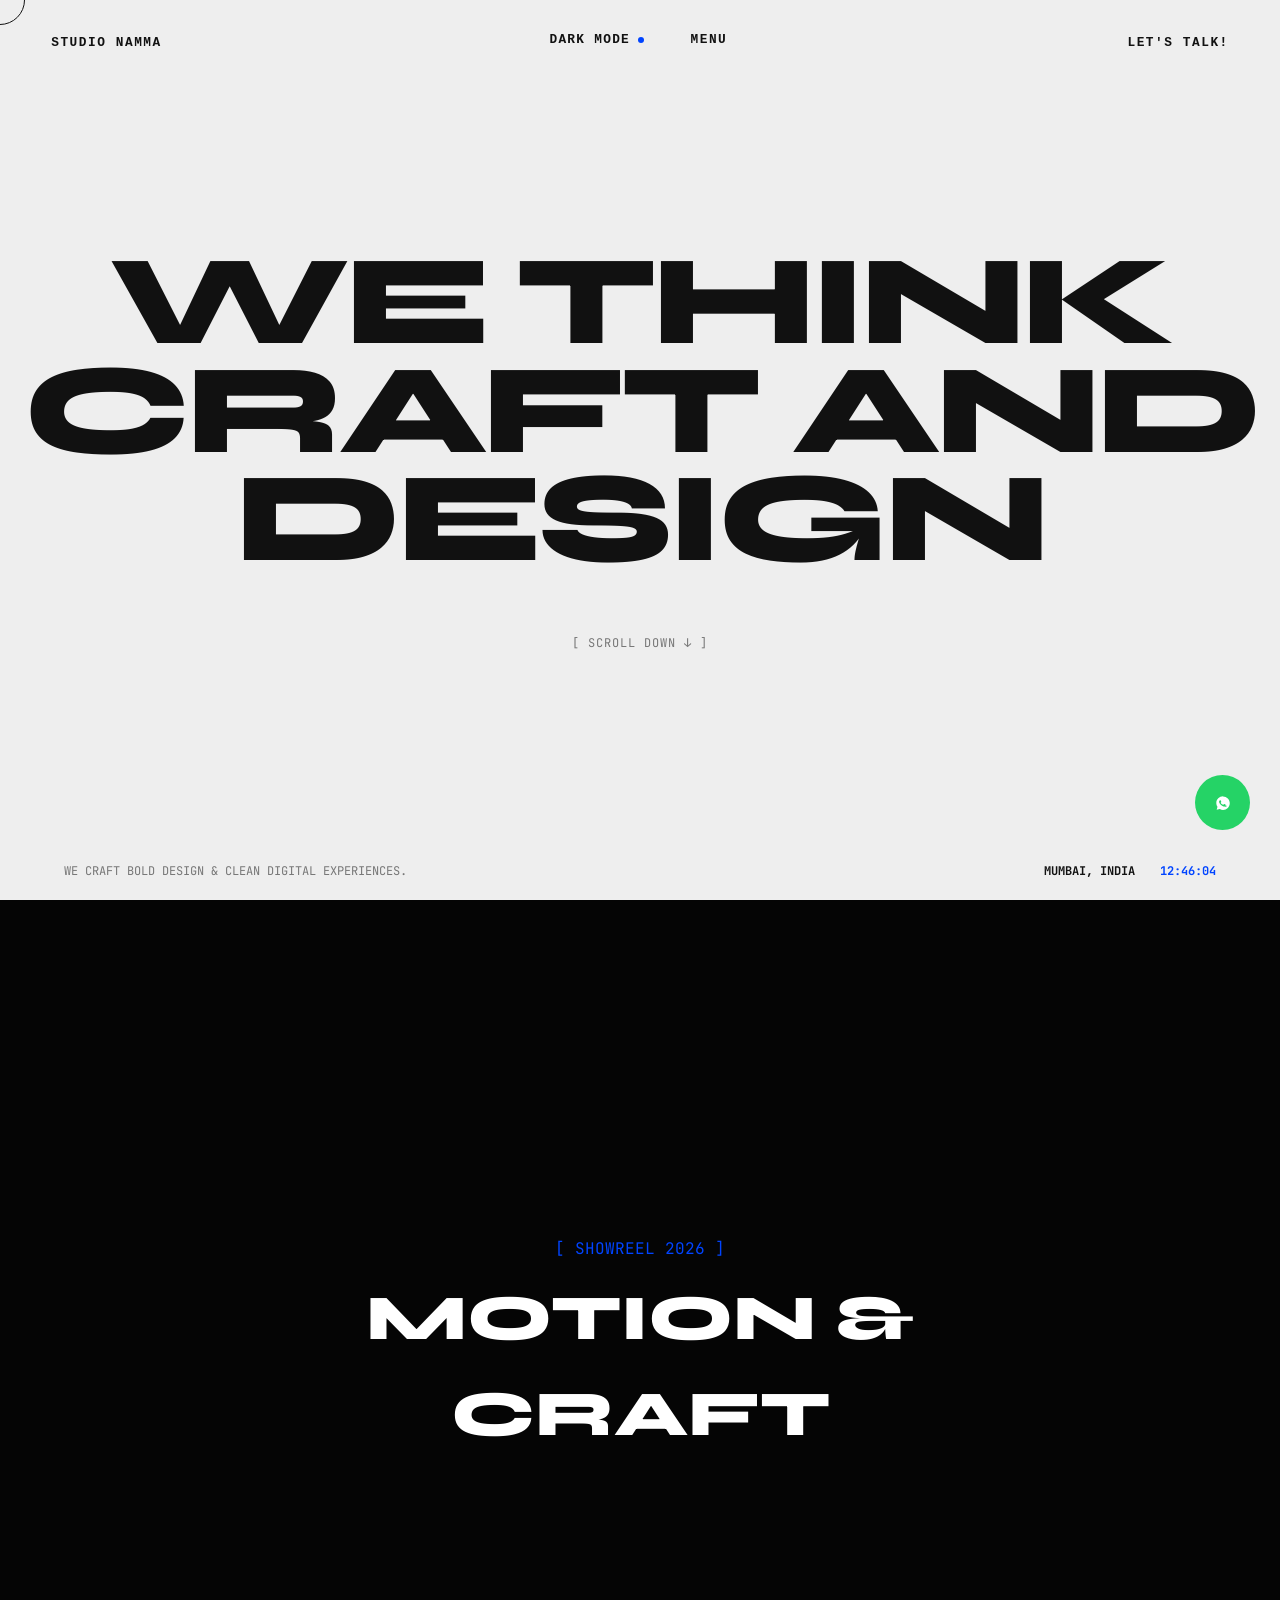
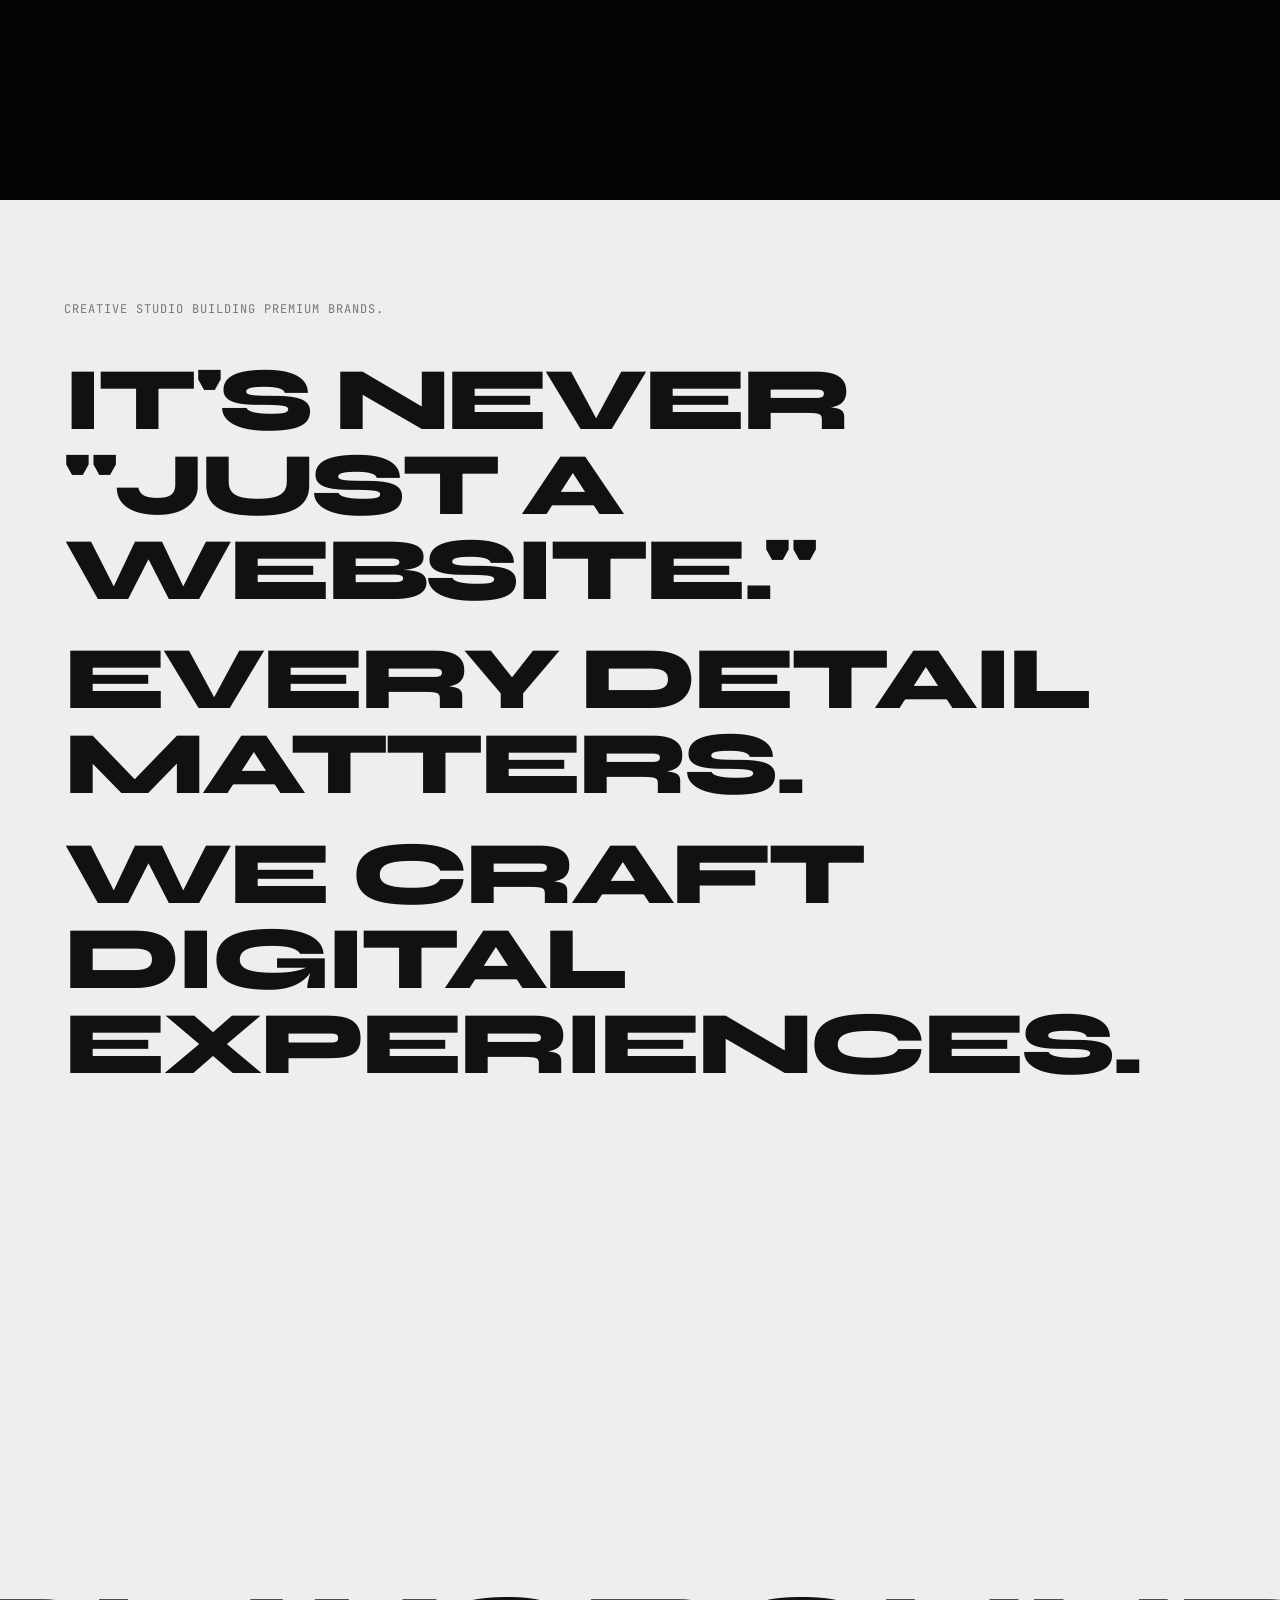
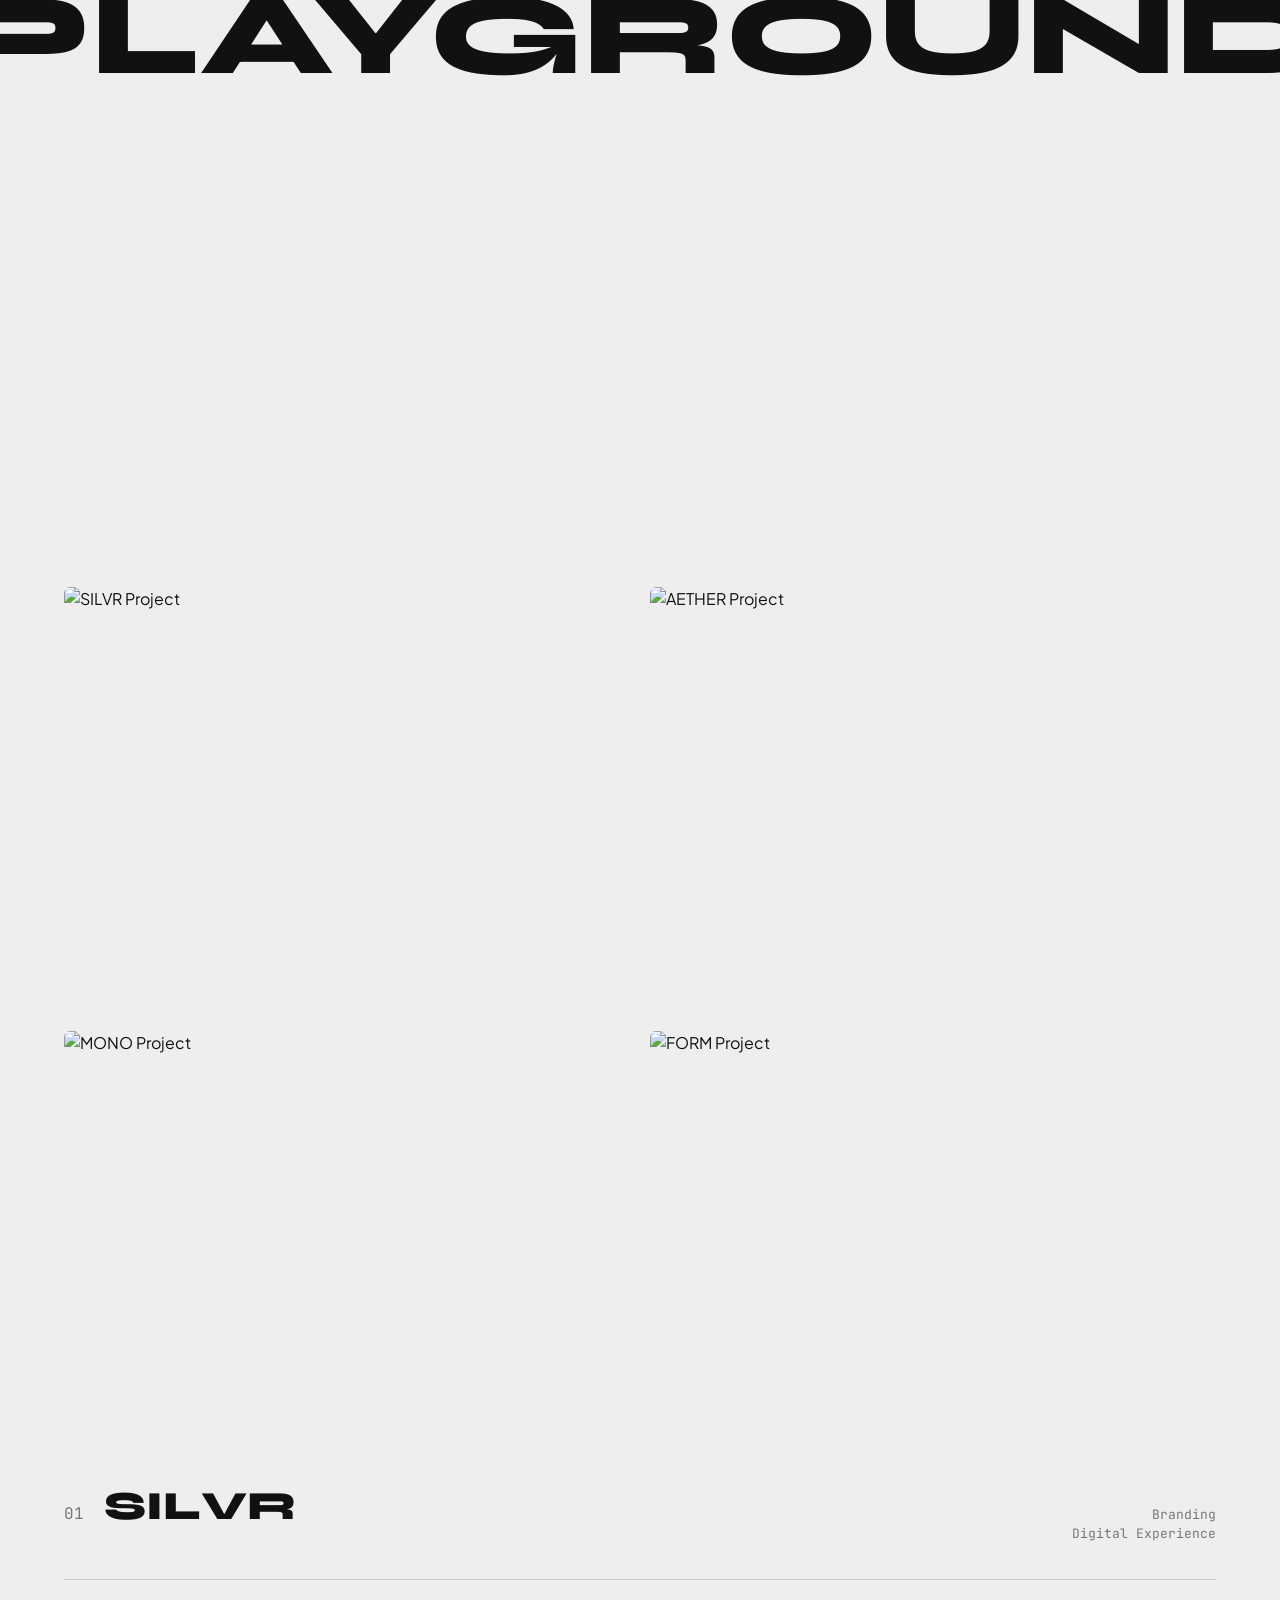
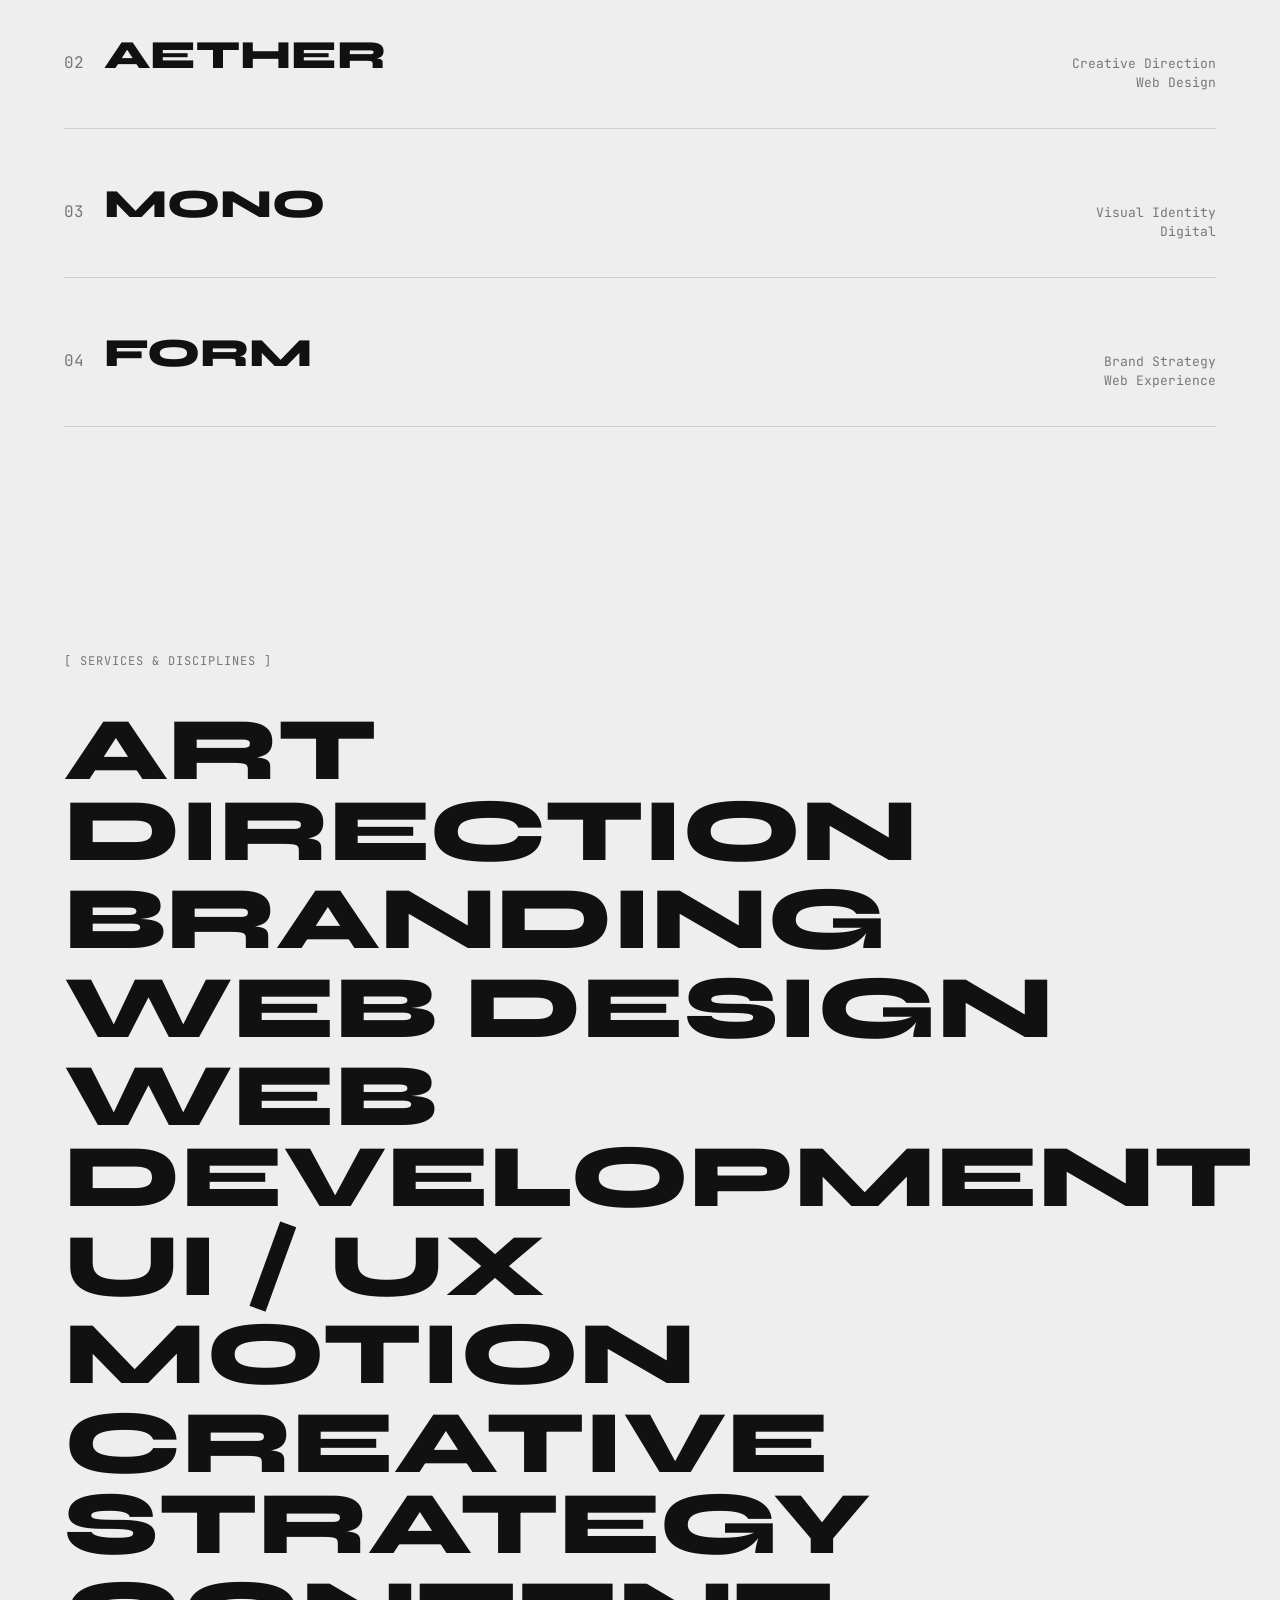
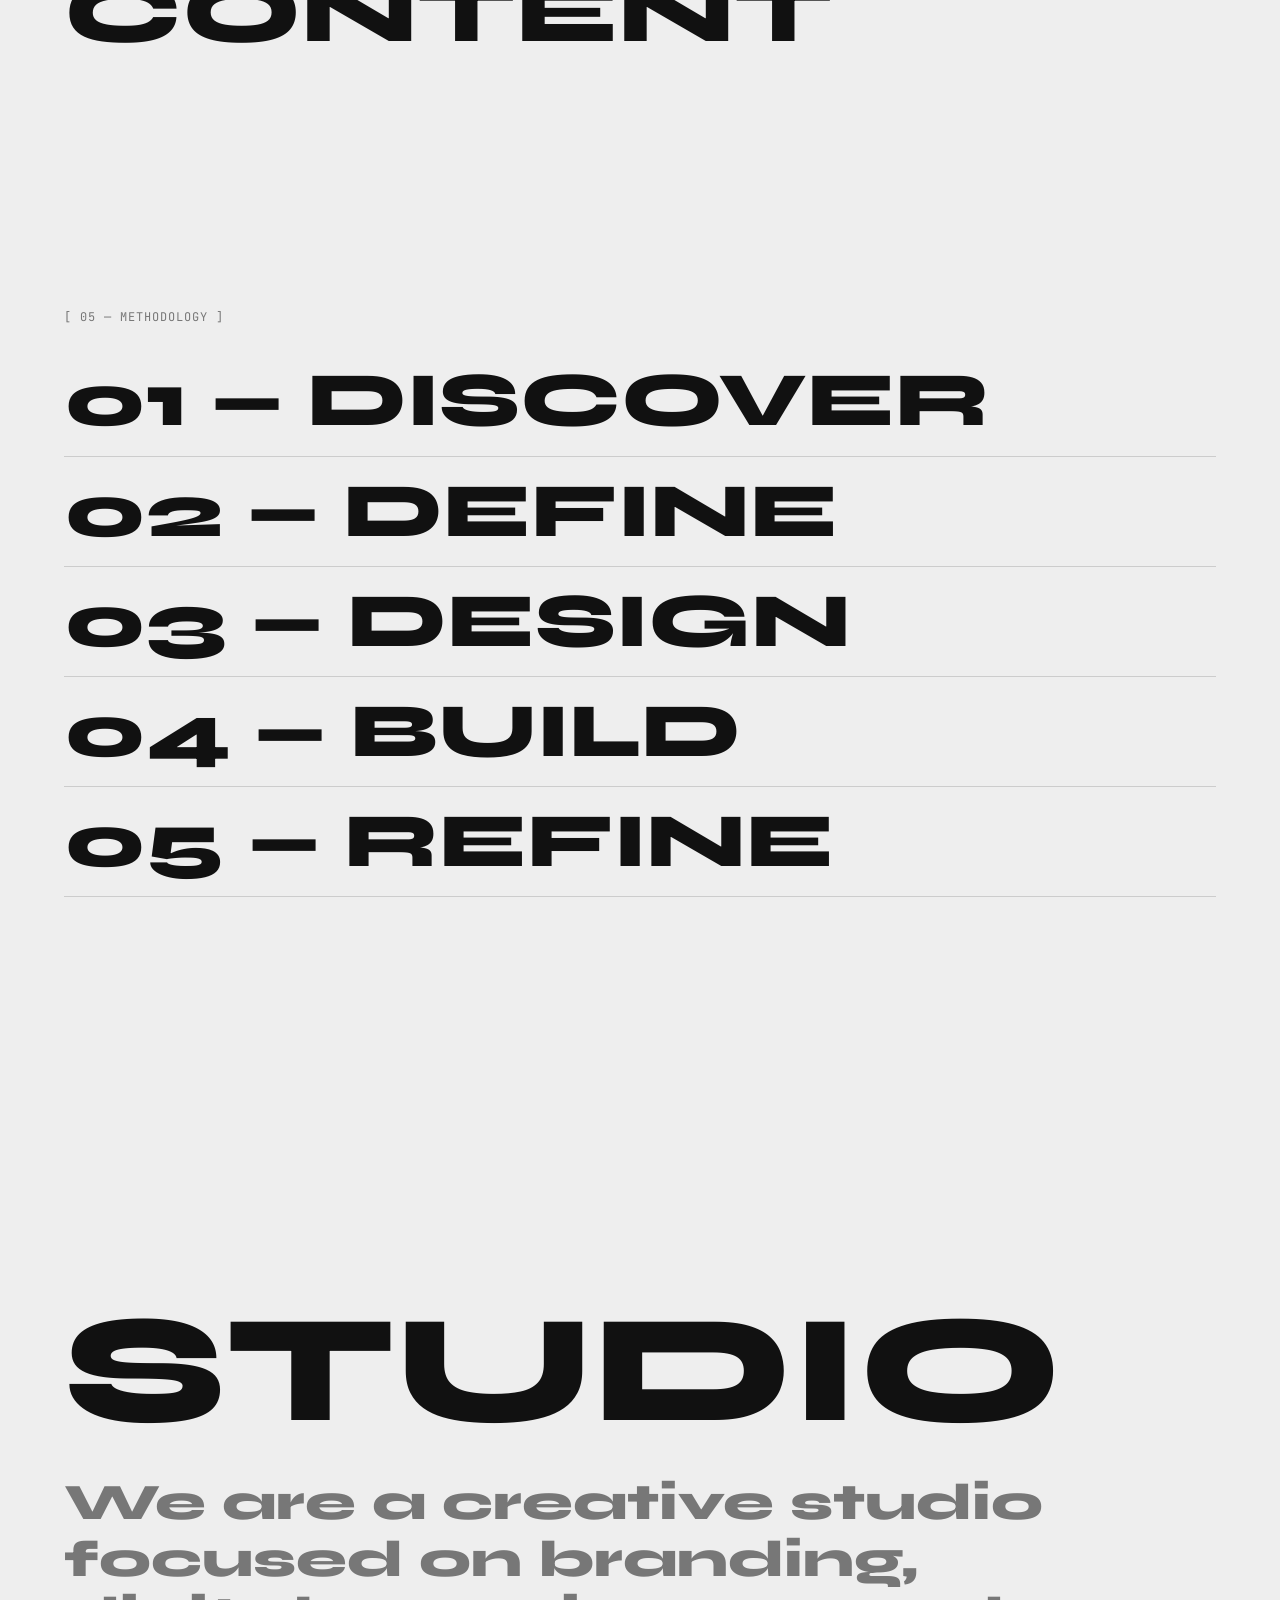
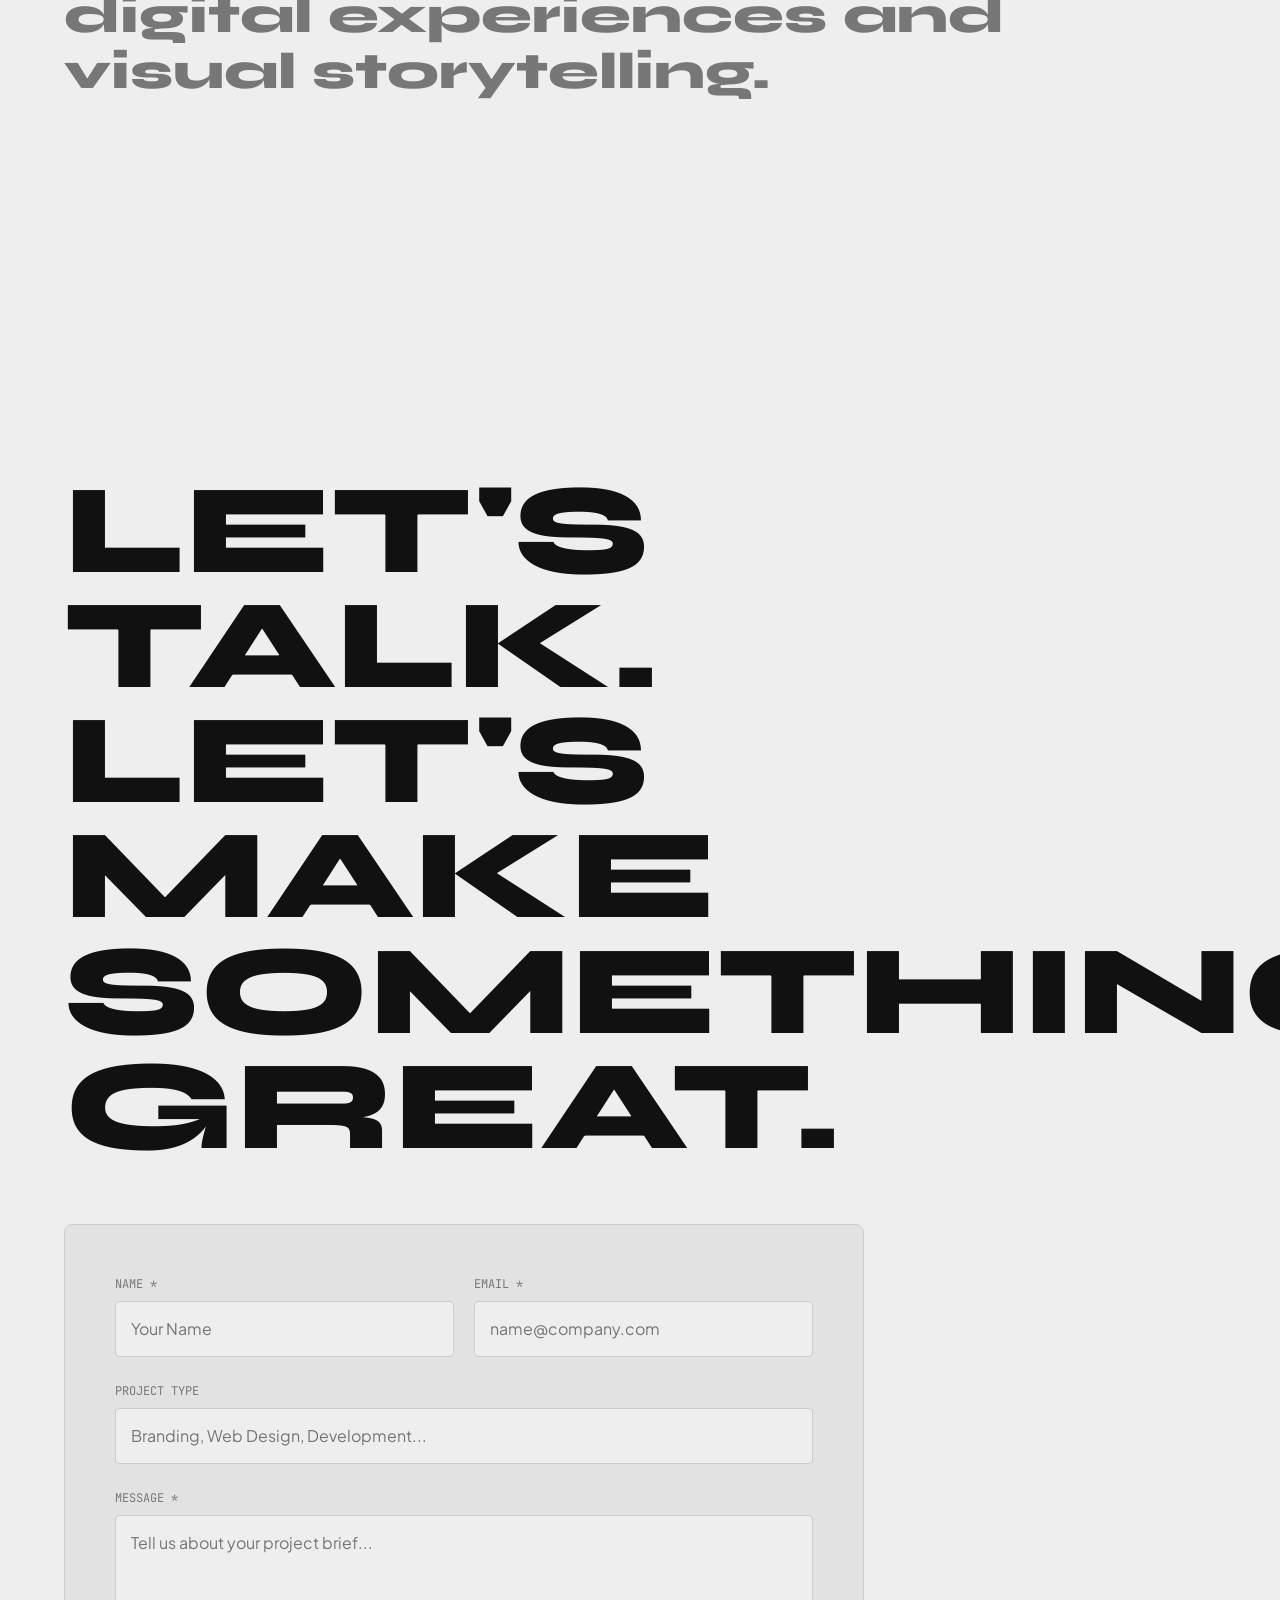
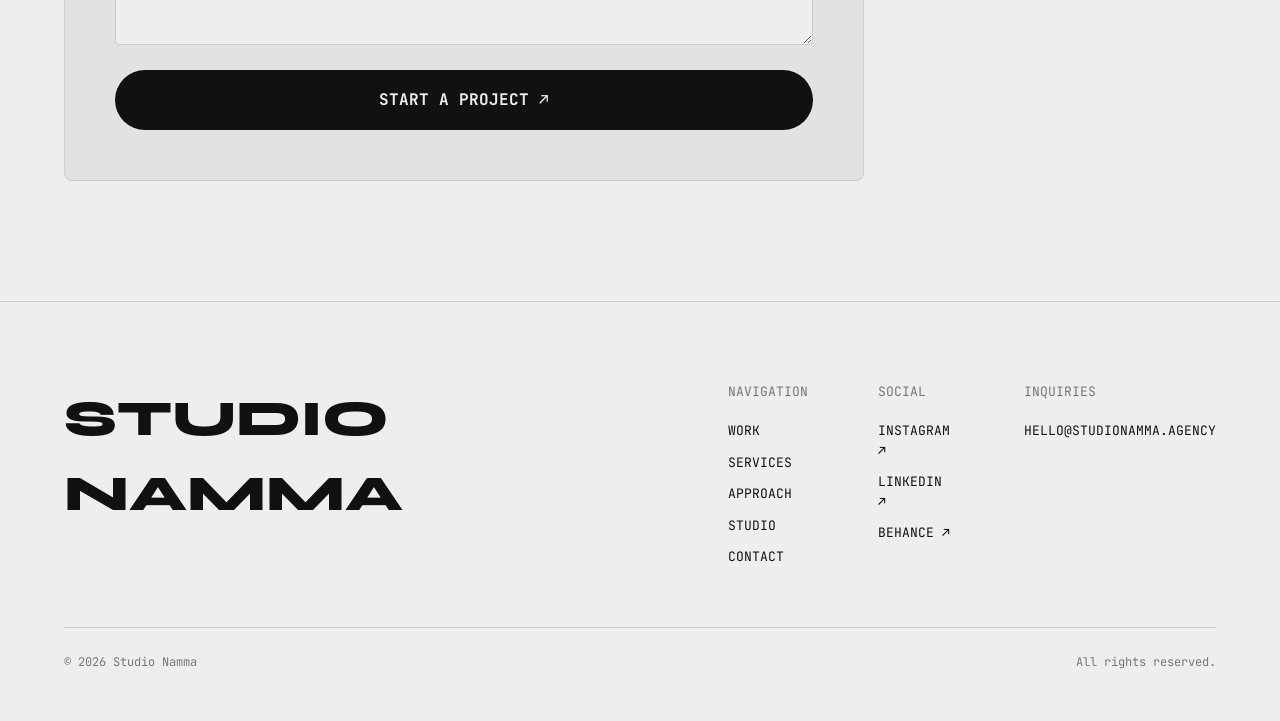
==== commit 60e8f221: "Enhance HTML structure and improve accessibility Updated meta tags, added preconnect links, and impr" ====
--- a/index.html
+++ b/index.html
@@ -1,443 +1,399 @@
-```html
 <!DOCTYPE html>
-<html lang="en">
+<html lang="en" data-theme="light">
 <head>
-    <meta charset="UTF-8">
-    <meta name="viewport" content="width=device-width, initial-scale=1.0">
-    <title>Studio Namma</title>
-
-    <link rel="stylesheet" href="style.css">
+  <meta charset="UTF-8">
+  <meta name="viewport" content="width=device-width, initial-scale=1.0, viewport-fit=cover">
+  <title>Studio Namma — Creative Digital Agency</title>
+  <meta name="description" content="Studio Namma is an independent creative studio crafting bold websites, brand systems, and digital experiences for pioneering brands.">
+
+  <link rel="preconnect" href="https://fonts.googleapis.com">
+  <link rel="preconnect" href="https://fonts.gstatic.com" crossorigin>
+  <link href="https://fonts.googleapis.com/css2?family=JetBrains+Mono:wght@400;500;600;700;800&family=Plus+Jakarta+Sans:ital,wght@0,300;0,400;0,500;0,600;0,700;1,400&family=Syne:wght@700;800;900&display=swap" rel="stylesheet">
+
+  <link rel="stylesheet" href="style.css">
 </head>
-
 <body>
 
-    <div id="cursor"></div>
-
-    <header class="navbar">
-        <div class="nav">
-            <a href="#hero">STUDIO NAMMA</a>
-
-            <button id="darkModeBtn">
-                <span id="darkModeLabel">DARK MODE</span>
-                <span class="dark-mode-indicator"></span>
+  <div id="cursor" class="normal-cursor" aria-hidden="true"></div>
+
+  <div id="videocursor" class="video-cursor-hidden" aria-hidden="true">
+    <div class="video-inner">
+      <iframe
+        src="https://player.vimeo.com/video/1127104834?background=1&badge=0&autopause=0&player_id=0&app_id=58479&autoplay=1&muted=1&loop=1"
+        frameborder="0"
+        allow="autoplay; fullscreen; picture-in-picture"
+      ></iframe>
+    </div>
+  </div>
+
+  <header class="site-nav-header" id="siteNavHeader">
+    <div class="nav-container">
+      <div class="nav-grid">
+
+        <div class="nav-left-brand">
+          <a href="#hero" class="nav-brand">STUDIO NAMMA</a>
+        </div>
+
+        <div class="nav-center-mode">
+          <button class="dark-mode-toggle" id="darkModeBtn" aria-label="Toggle Dark and Light Mode">
+            <span class="dark-mode-label" id="darkModeLabel">DARK MODE</span>
+            <span class="dark-mode-indicator" aria-hidden="true"></span>
+          </button>
+        </div>
+
+        <div class="nav-center-menu">
+          <button class="nav-menu-trigger" id="navMenuBtn" aria-expanded="false" aria-controls="fullscreenMenu">
+            MENU
+          </button>
+        </div>
+
+        <div class="nav-right-talk">
+          <a href="#contact" class="nav-talk-link">LET'S TALK!</a>
+        </div>
+      </div>
+    </div>
+  </header>
+
+  <nav class="fullscreen-menu" id="fullscreenMenu" aria-hidden="true" role="dialog" aria-modal="true" aria-label="Main Navigation">
+    <div class="menu-header-bar">
+      <div class="menu-logo-text">
+        <a href="#hero" class="menu-nav-home-btn">STUDIO NAMMA</a>
+      </div>
+
+      <div class="menu-theme-container">
+        <button class="dark-mode-toggle" id="menuDarkModeToggleBtn" aria-label="Toggle Theme">
+          <span class="dark-mode-label">DARK MODE</span>
+          <span class="dark-mode-indicator"></span>
+        </button>
+      </div>
+
+      <div class="menu-close-container">
+        <button class="menu-close-action-btn" id="menuCloseActionBtn" aria-label="Close Menu">
+          <span>CLOSE</span>
+          <span class="close-x-icon">✕</span>
+        </button>
+      </div>
+
+      <a href="#contact" class="menu-talk-action">LET'S TALK!</a>
+    </div>
+
+    <div class="menu-center-links">
+      <div class="menu-nav-grid">
+        <div class="menu-nav-column">
+          <div class="menu-link-wrapper">
+            <a href="#hero" class="menu-link-item">
+              <span>HOME</span>
+              <span class="menu-dot-indicator"></span>
+            </a>
+          </div>
+          <div class="menu-link-wrapper">
+            <a href="#work" class="menu-link-item">
+              <span>WORK</span>
+              <span class="menu-dot-indicator"></span>
+            </a>
+          </div>
+          <div class="menu-link-wrapper">
+            <a href="#services" class="menu-link-item">
+              <span>SERVICES</span>
+              <span class="menu-dot-indicator"></span>
+            </a>
+          </div>
+        </div>
+
+        <div class="menu-nav-column">
+          <div class="menu-link-wrapper">
+            <a href="#approach" class="menu-link-item">
+              <span>APPROACH</span>
+              <span class="menu-dot-indicator"></span>
+            </a>
+          </div>
+          <div class="menu-link-wrapper">
+            <a href="#studio" class="menu-link-item">
+              <span>STUDIO</span>
+              <span class="menu-dot-indicator"></span>
+            </a>
+          </div>
+          <div class="menu-link-wrapper">
+            <a href="#contact" class="menu-link-item">
+              <span>CONTACT</span>
+              <span class="menu-dot-indicator"></span>
+            </a>
+          </div>
+        </div>
+      </div>
+    </div>
+
+    <div class="menu-footer-bar">
+      <span>HELLO@STUDIONAMMA.AGENCY</span>
+      <div class="menu-social-links">
+        <a href="https://instagram.com" target="_blank" rel="noopener noreferrer">INSTAGRAM ↗</a>
+        <a href="https://linkedin.com" target="_blank" rel="noopener noreferrer">LINKEDIN ↗</a>
+        <a href="https://behance.net" target="_blank" rel="noopener noreferrer">BEHANCE ↗</a>
+      </div>
+    </div>
+  </nav>
+
+  <main id="main">
+
+    <section class="hero" id="hero">
+
+      <div class="hero-content">
+        <h1 class="hero-giant-title animate">WE THINK</h1>
+        <h1 class="hero-giant-title animate">CRAFT AND</h1>
+        <h1 class="hero-giant-title animate">DESIGN</h1>
+        <div class="hero-scroll-indicator font-mono">[ SCROLL DOWN ↓ ]</div>
+      </div>
+    </section>
+
+    <section class="section-showreel" id="showreel">
+      <div class="showreel-video-container" data-cursor="project">
+        <video class="showreel-bg-video" autoplay loop muted playsinline poster="https://images.unsplash.com/photo-1618005182384-a83a8bd57fbe?q=80&w=1600&auto=format&fit=crop">
+          <source src="https://studionamma.vercel.app/videos/matera/matera-highlight-2.mp4" type="video/mp4">
+        </video>
+        <div class="showreel-overlay-tint"></div>
+        <div class="showreel-center-caption">
+          <p class="showreel-tag">[ SHOWREEL 2026 ]</p>
+          <h2 class="showreel-title animate">MOTION & CRAFT</h2>
+        </div>
+      </div>
+    </section>
+
+    <section class="section-intro" id="intro">
+      <div class="container">
+        <p class="intro-tag-small animate font-mono">Creative studio building premium brands.</p>
+
+        <h2 class="intro-large-text animate">IT'S NEVER</h2>
+        <h2 class="intro-large-text animate">"JUST A WEBSITE."</h2>
+        <br>
+        <h2 class="intro-large-text animate">EVERY DETAIL</h2>
+        <h2 class="intro-large-text animate">MATTERS.</h2>
+        <br>
+        <h2 class="intro-large-text animate">WE CRAFT</h2>
+        <h2 class="intro-large-text animate">DIGITAL</h2>
+        <h2 class="intro-large-text animate">EXPERIENCES.</h2>
+      </div>
+    </section>
+
+    <section class="section-playground" id="playground">
+      <h2 class="playground-huge-heading animate">PLAYGROUND</h2>
+    </section>
+
+    <section class="section-projects-grid" id="work">
+      <div class="container">
+
+        <section class="slideImage">
+
+          <div class="image-card left-card" data-cursor="project">
+            <img src="https://images.unsplash.com/photo-1618005182384-a83a8bd57fbe?q=80&w=1200&auto=format&fit=crop"
+                 alt="SILVR Project"
+                 loading="lazy">
+          </div>
+
+          <div class="image-card right-card" data-cursor="project">
+            <img src="https://images.unsplash.com/photo-1600585154340-be6161a56a0c?q=80&w=1200&auto=format&fit=crop"
+                 alt="AETHER Project"
+                 loading="lazy">
+          </div>
+
+          <div class="image-card left-card" data-cursor="project">
+            <img src="https://images.unsplash.com/photo-1550745165-9bc0b252726f?q=80&w=1200&auto=format&fit=crop"
+                 alt="MONO Project"
+                 loading="lazy">
+          </div>
+
+          <div class="image-card right-card" data-cursor="project">
+            <img src="https://images.unsplash.com/photo-1513694203232-719a280e022f?q=80&w=1200&auto=format&fit=crop"
+                 alt="FORM Project"
+                 loading="lazy">
+          </div>
+        </section>
+
+        <div class="project-info-block">
+          <div class="project-info-left">
+            <span class="project-number">01</span>
+            <h3 class="project-title">SILVR</h3>
+          </div>
+          <span class="project-category">Branding<br>Digital Experience</span>
+        </div>
+
+        <div class="project-info-block">
+          <div class="project-info-left">
+            <span class="project-number">02</span>
+            <h3 class="project-title">AETHER</h3>
+          </div>
+          <span class="project-category">Creative Direction<br>Web Design</span>
+        </div>
+
+        <div class="project-info-block">
+          <div class="project-info-left">
+            <span class="project-number">03</span>
+            <h3 class="project-title">MONO</h3>
+          </div>
+          <span class="project-category">Visual Identity<br>Digital</span>
+        </div>
+
+        <div class="project-info-block">
+          <div class="project-info-left">
+            <span class="project-number">04</span>
+            <h3 class="project-title">FORM</h3>
+          </div>
+          <span class="project-category">Brand Strategy<br>Web Experience</span>
+        </div>
+
+      </div>
+    </section>
+
+    <section class="section-services" id="services">
+      <div class="container">
+        <p class="services-tag font-mono animate">[ SERVICES & DISCIPLINES ]</p>
+
+        <div class="services-list">
+          <h2 class="service-item animate">ART DIRECTION</h2>
+          <h2 class="service-item animate">BRANDING</h2>
+          <h2 class="service-item animate">WEB DESIGN</h2>
+          <h2 class="service-item animate">WEB DEVELOPMENT</h2>
+          <h2 class="service-item animate">UI / UX</h2>
+          <h2 class="service-item animate">MOTION</h2>
+          <h2 class="service-item animate">CREATIVE STRATEGY</h2>
+          <h2 class="service-item animate">CONTENT</h2>
+        </div>
+      </div>
+    </section>
+
+    <section class="section-approach" id="approach">
+      <div class="container">
+        <p class="services-tag font-mono animate">[ 05 — METHODOLOGY ]</p>
+
+        <div class="approach-steps-list">
+          <h2 class="approach-step-item animate">01 — DISCOVER</h2>
+          <h2 class="approach-step-item animate">02 — DEFINE</h2>
+          <h2 class="approach-step-item animate">03 — DESIGN</h2>
+          <h2 class="approach-step-item animate">04 — BUILD</h2>
+          <h2 class="approach-step-item animate">05 — REFINE</h2>
+        </div>
+      </div>
+    </section>
+
+    <section class="section-studio" id="studio">
+      <div class="container">
+        <h2 class="studio-huge-heading animate">STUDIO</h2>
+        <p class="studio-statement-copy animate">
+          We are a creative studio focused on branding, digital experiences and visual storytelling.
+        </p>
+      </div>
+    </section>
+
+    <section class="section-contact" id="contact">
+      <div class="container">
+        <h2 class="contact-headline-huge animate">
+          LET'S TALK.<br>
+          LET'S MAKE<br>
+          SOMETHING<br>
+          GREAT.
+        </h2>
+
+        <div class="contact-form-box animate">
+          <form id="contactFormElement" class="contact-form-element" novalidate>
+            <div class="form-row-2col">
+              <div class="form-input-group">
+                <label for="userNameInput" class="form-label-mono">NAME *</label>
+                <input type="text" id="userNameInput" name="name" class="form-field-ctrl" placeholder="Your Name" required>
+                <span class="form-error-hint">Please enter your name</span>
+              </div>
+
+              <div class="form-field-group">
+                <label for="userEmailInput" class="form-label-mono">EMAIL *</label>
+                <input type="email" id="userEmailInput" name="email" class="form-field-ctrl" placeholder="name@company.com" required>
+                <span class="form-error-hint">Please enter a valid email</span>
+              </div>
+            </div>
+
+            <div class="form-input-group">
+              <label for="userProjectInput" class="form-label-mono">PROJECT TYPE</label>
+              <input type="text" id="userProjectInput" name="project" class="form-field-ctrl" placeholder="Branding, Web Design, Development...">
+            </div>
+
+            <div class="form-input-group">
+              <label for="userMessageInput" class="form-label-mono">MESSAGE *</label>
+              <textarea id="userMessageInput" name="message" class="form-field-ctrl form-textarea-ctrl" placeholder="Tell us about your project brief..." required></textarea>
+              <span class="form-error-hint">Please enter a message</span>
+            </div>
+
+            <button type="submit" class="btn-start-project" id="startProjectBtn">
+              <span>START A PROJECT</span>
+              <span>↗</span>
             </button>
-
-            <button id="navMenuBtn">MENU</button>
-
-            <a href="#contact">LET'S TALK!</a>
-        </div>
-    </header>
-
-
-    <nav class="menu" id="fullscreenMenu">
-
-        <div class="menu-header">
-
-            <a href="#hero">STUDIO NAMMA</a>
-
-            <button id="menuDarkModeToggleBtn">
-                DARK MODE
-            </button>
-
-            <button id="menuCloseActionBtn">
-                CLOSE ✕
-            </button>
-
-            <a href="#contact">LET'S TALK!</a>
-
-        </div>
-
-
-        <div class="menu-links">
-
-            <div>
-                <a href="#hero">HOME</a>
-                <a href="#work">WORK</a>
-                <a href="#services">SERVICES</a>
-            </div>
-
-            <div>
-                <a href="#approach">APPROACH</a>
-                <a href="#studio">STUDIO</a>
-                <a href="#contact">CONTACT</a>
-            </div>
-
-        </div>
-
-
-        <div class="menu-footer">
-            <span>HELLO@STUDIONAMMA.AGENCY</span>
-
-            <div>
-                <a href="https://instagram.com" target="_blank">INSTAGRAM ↗</a>
-                <a href="https://linkedin.com" target="_blank">LINKEDIN ↗</a>
-                <a href="https://behance.net" target="_blank">BEHANCE ↗</a>
-            </div>
-        </div>
-
-    </nav>
-
-
-    <main>
-
-        <section class="hero" id="hero">
-            <div class="hero-content">
-
-                <h1>WE THINK</h1>
-                <h1>CRAFT AND</h1>
-                <h1>DESIGN</h1>
-
-                <p>[ SCROLL DOWN ↓ ]</p>
-
-            </div>
-        </section>
-
-
-        <section class="showreel" id="showreel">
-
-            <div class="showreel-video">
-
-                <video autoplay loop muted playsinline
-                    poster="https://images.unsplash.com/photo-1618005182384-a83a8bd57fbe?q=80&w=1600&auto=format&fit=crop">
-
-                    <source
-                        src="https://studionamma.vercel.app/videos/matera/matera-highlight-2.mp4"
-                        type="video/mp4">
-
-                </video>
-
-                <div class="showreel-text">
-                    <p>[ SHOWREEL 2026 ]</p>
-                    <h2>MOTION & CRAFT</h2>
-                </div>
-
-            </div>
-
-        </section>
-
-
-        <section class="intro" id="intro">
-
-            <div class="container">
-
-                <p>Creative studio building premium brands.</p>
-
-                <h2>IT'S NEVER</h2>
-                <h2>"JUST A WEBSITE."</h2>
-
-                <br>
-
-                <h2>EVERY DETAIL</h2>
-                <h2>MATTERS.</h2>
-
-                <br>
-
-                <h2>WE CRAFT</h2>
-                <h2>DIGITAL</h2>
-                <h2>EXPERIENCES.</h2>
-
-            </div>
-
-        </section>
-
-
-        <section class="playground" id="playground">
-            <h2>PLAYGROUND</h2>
-        </section>
-
-
-        <section class="projects" id="work">
-
-            <div class="container">
-
-                <div class="project-images">
-
-                    <div class="image-card">
-                        <img src="https://images.unsplash.com/photo-1618005182384-a83a8bd57fbe?q=80&w=1200&auto=format&fit=crop"
-                            alt="SILVR">
-                    </div>
-
-                    <div class="image-card">
-                        <img src="https://images.unsplash.com/photo-1600585154340-be6161a56a0c?q=80&w=1200&auto=format&fit=crop"
-                            alt="AETHER">
-                    </div>
-
-                    <div class="image-card">
-                        <img src="https://images.unsplash.com/photo-1550745165-9bc0b252726f?q=80&w=1200&auto=format&fit=crop"
-                            alt="MONO">
-                    </div>
-
-                    <div class="image-card">
-                        <img src="https://images.unsplash.com/photo-1513694203232-719a280e022f?q=80&w=1200&auto=format&fit=crop"
-                            alt="FORM">
-                    </div>
-
-                </div>
-
-
-                <div class="project-info">
-                    <div>
-                        <span>01</span>
-                        <h3>SILVR</h3>
-                    </div>
-
-                    <p>Branding<br>Digital Experience</p>
-                </div>
-
-
-                <div class="project-info">
-                    <div>
-                        <span>02</span>
-                        <h3>AETHER</h3>
-                    </div>
-
-                    <p>Creative Direction<br>Web Design</p>
-                </div>
-
-
-                <div class="project-info">
-                    <div>
-                        <span>03</span>
-                        <h3>MONO</h3>
-                    </div>
-
-                    <p>Visual Identity<br>Digital</p>
-                </div>
-
-
-                <div class="project-info">
-                    <div>
-                        <span>04</span>
-                        <h3>FORM</h3>
-                    </div>
-
-                    <p>Brand Strategy<br>Web Experience</p>
-                </div>
-
-            </div>
-
-        </section>
-
-
-        <section class="services" id="services">
-
-            <div class="container">
-
-                <p>[ SERVICES & DISCIPLINES ]</p>
-
-                <div class="services-list">
-                    <h2>ART DIRECTION</h2>
-                    <h2>BRANDING</h2>
-                    <h2>WEB DESIGN</h2>
-                    <h2>WEB DEVELOPMENT</h2>
-                    <h2>UI / UX</h2>
-                    <h2>MOTION</h2>
-                    <h2>CREATIVE STRATEGY</h2>
-                    <h2>CONTENT</h2>
-                </div>
-
-            </div>
-
-        </section>
-
-
-        <section class="approach" id="approach">
-
-            <div class="container">
-
-                <p>[ 05 — METHODOLOGY ]</p>
-
-                <div class="steps">
-                    <h2>01 — DISCOVER</h2>
-                    <h2>02 — DEFINE</h2>
-                    <h2>03 — DESIGN</h2>
-                    <h2>04 — BUILD</h2>
-                    <h2>05 — REFINE</h2>
-                </div>
-
-            </div>
-
-        </section>
-
-
-        <section class="studio" id="studio">
-
-            <div class="container">
-
-                <h2>STUDIO</h2>
-
-                <p>
-                    We are a creative studio focused on branding,
-                    digital experiences and visual storytelling.
-                </p>
-
-            </div>
-
-        </section>
-
-
-        <section class="contact" id="contact">
-
-            <div class="container">
-
-                <h2>
-                    LET'S TALK.<br>
-                    LET'S MAKE<br>
-                    SOMETHING<br>
-                    GREAT.
-                </h2>
-
-
-                <div class="contact-form">
-
-                    <form id="contactFormElement">
-
-                        <div class="form-row">
-
-                            <div>
-                                <label>NAME *</label>
-                                <input type="text"
-                                    id="userNameInput"
-                                    name="name"
-                                    placeholder="Your Name"
-                                    required>
-                            </div>
-
-                            <div>
-                                <label>EMAIL *</label>
-                                <input type="email"
-                                    id="userEmailInput"
-                                    name="email"
-                                    placeholder="name@company.com"
-                                    required>
-                            </div>
-
-                        </div>
-
-
-                        <div>
-                            <label>PROJECT TYPE</label>
-                            <input type="text"
-                                id="userProjectInput"
-                                name="project"
-                                placeholder="Branding, Web Design, Development...">
-                        </div>
-
-
-                        <div>
-                            <label>MESSAGE *</label>
-
-                            <textarea
-                                id="userMessageInput"
-                                name="message"
-                                placeholder="Tell us about your project..."
-                                required></textarea>
-                        </div>
-
-
-                        <button type="submit" id="startProjectBtn">
-                            START A PROJECT ↗
-                        </button>
-
-                    </form>
-
-
-                    <div id="contactSuccessPanel">
-
-                        <h3>✓ MESSAGE RECEIVED</h3>
-
-                        <p>
-                            Thank you for reaching out.
-                            We will get back to you within 24 hours.
-                        </p>
-
-                        <button id="resetContactBtn">
-                            Send another message
-                        </button>
-
-                    </div>
-
-                </div>
-
-            </div>
-
-        </section>
-
-    </main>
-
-
-    <footer>
-
-        <div class="container">
-
-            <h2>STUDIO NAMMA</h2>
-
-            <div class="footer-links">
-
-                <div>
-                    <h4>NAVIGATION</h4>
-                    <a href="#work">WORK</a>
-                    <a href="#services">SERVICES</a>
-                    <a href="#approach">APPROACH</a>
-                    <a href="#studio">STUDIO</a>
-                    <a href="#contact">CONTACT</a>
-                </div>
-
-
-                <div>
-                    <h4>SOCIAL</h4>
-                    <a href="https://instagram.com" target="_blank">INSTAGRAM ↗</a>
-                    <a href="https://linkedin.com" target="_blank">LINKEDIN ↗</a>
-                    <a href="https://behance.net" target="_blank">BEHANCE ↗</a>
-                </div>
-
-
-                <div>
-                    <h4>INQUIRIES</h4>
-                    <a href="mailto:hello@studionamma.agency">
-                        HELLO@STUDIONAMMA.AGENCY
-                    </a>
-                </div>
-
-            </div>
-
-
-            <div class="footer-bottom">
-                <span>© 2026 Studio Namma</span>
-                <span>All rights reserved.</span>
-            </div>
-
-        </div>
-
-    </footer>
-
-
-    <div class="whatsapp-btn" id="whatsappFloatingBtn">
-        <svg viewBox="0 0 24 24">
-            <path d="M12.031 6.172c-3.181 0-5.767 2.586-5.768 5.766-.001 1.298.38 2.27 1.019 3.287l-.711 2.598 2.664-.699c.97.53 1.95.814 2.796.815 3.183 0 5.769-2.587 5.77-5.768 0-1.543-.601-2.993-1.692-4.084-1.092-1.092-2.541-1.695-4.078-1.695zm3.383 8.163c-.144.405-.837.774-1.17.823-.312.045-.693.074-1.087-.052-.404-.129-.926-.302-1.597-.599-1.391-.615-2.29-2.023-2.36-2.115-.069-.093-.563-.75-.563-1.43 0-.68.356-1.014.483-1.151.127-.137.277-.172.37-.172.093 0 .185.001.266.005.085.004.198-.032.31.237.116.279.397.969.431 1.039.035.07.058.152.012.245-.047.092-.07.15-.139.231-.07.081-.147.181-.21.242-.07.068-.143.142-.061.282.081.141.361.596.775.965.534.475.984.622 1.124.692.14.07.222.059.304-.035.082-.093.351-.408.445-.548.093-.14.187-.116.315-.07.128.046.813.383.953.453.14.07.233.105.268.163.035.058.035.337-.109.742z"/>
-        </svg>
-    </div>
-
-
-    <div class="bottom-bar">
-
-        <span>
-            WE CRAFT BOLD DESIGN & CLEAN DIGITAL EXPERIENCES.
-        </span>
-
-        <div>
-            <span id="liveClockLocation">MUMBAI, INDIA</span>
-            <span id="liveClockTime">00:00:00</span>
-        </div>
-
-    </div>
-
-
-    <script src="dark-mode/dark-mode.js"></script>
-    <script src="nav/nav.js"></script>
-    <script src="menu/menu.js"></script>
-    <script src="script.js"></script>
-
+          </form>
+
+          <div class="contact-success-panel" id="contactSuccessPanel" aria-live="polite">
+            <div class="success-badge-icon">✓</div>
+            <h3 class="success-title-bold">MESSAGE RECEIVED</h3>
+            <p class="success-desc-text">Thank you for reaching out. We will get back to you within 24 hours.</p>
+            <button type="button" class="btn-reset-form" id="resetContactBtn">Send another message</button>
+          </div>
+        </div>
+      </div>
+    </section>
+
+  </main>
+
+  <footer class="site-footer">
+    <div class="container">
+      <div class="footer-top-layout">
+        <span class="footer-brand-huge">STUDIO NAMMA</span>
+
+        <div class="footer-cols-group">
+          <div class="footer-col-item">
+            <span class="footer-col-title">NAVIGATION</span>
+            <a href="#hero" class="footer-nav-anchor">WORK</a>
+            <a href="#services" class="footer-nav-anchor">SERVICES</a>
+            <a href="#approach" class="footer-nav-anchor">APPROACH</a>
+            <a href="#studio" class="footer-nav-anchor">STUDIO</a>
+            <a href="#contact" class="footer-nav-anchor">CONTACT</a>
+          </div>
+
+          <div class="footer-col-item">
+            <span class="footer-col-title">SOCIAL</span>
+            <a href="https://instagram.com" target="_blank" rel="noopener noreferrer" class="footer-nav-anchor">INSTAGRAM ↗</a>
+            <a href="https://linkedin.com" target="_blank" rel="noopener noreferrer" class="footer-nav-anchor">LINKEDIN ↗</a>
+            <a href="https://behance.net" target="_blank" rel="noopener noreferrer" class="footer-nav-anchor">BEHANCE ↗</a>
+          </div>
+
+          <div class="footer-col-item">
+            <span class="footer-col-title">INQUIRIES</span>
+            <a href="mailto:hello@studionamma.agency" class="footer-nav-anchor">HELLO@STUDIONAMMA.AGENCY</a>
+          </div>
+        </div>
+      </div>
+
+      <div class="footer-bottom-layout">
+        <span>© 2026 Studio Namma</span>
+        <span>All rights reserved.</span>
+      </div>
+    </div>
+  </footer>
+
+  <aside class="bottom-info-bar" aria-label="Live Status and Location">
+    <div class="container bottom-info-inner">
+      <div class="bottom-left-statement">
+        <span>WE CRAFT BOLD DESIGN & CLEAN DIGITAL EXPERIENCES.</span>
+      </div>
+      <div class="bottom-right-clock">
+        <span class="clock-location" id="liveClockLocation">MUMBAI, INDIA</span>
+        <span class="clock-time" id="liveClockTime">00:00:00</span>
+      </div>
+    </div>
+  </aside>
+
+  <div class="floating-whatsapp-btn" id="whatsappFloatingBtn" aria-label="WhatsApp">
+    <svg class="whatsapp-svg-icon" viewBox="0 0 24 24">
+      <path d="M12.031 6.172c-3.181 0-5.767 2.586-5.768 5.766-.001 1.298.38 2.27 1.019 3.287l-.711 2.598 2.664-.699c.97.53 1.95.814 2.796.815 3.183 0 5.769-2.587 5.77-5.768 0-1.543-.601-2.993-1.692-4.084-1.092-1.092-2.541-1.695-4.078-1.695zm3.383 8.163c-.144.405-.837.774-1.17.823-.312.045-.693.074-1.087-.052-.404-.129-.926-.302-1.597-.599-1.391-.615-2.29-2.023-2.36-2.115-.069-.093-.563-.75-.563-1.43 0-.68.356-1.014.483-1.151.127-.137.277-.172.37-.172.093 0 .185.001.266.005.085.004.198-.032.31.237.116.279.397.969.431 1.039.035.07.058.152.012.245-.047.092-.07.15-.139.231-.07.081-.147.181-.21.242-.07.068-.143.142-.061.282.081.141.361.596.775.965.534.475.984.622 1.124.692.14.07.222.059.304-.035.082-.093.351-.408.445-.548.093-.14.187-.116.315-.07.128.046.813.383.953.453.14.07.233.105.268.163.035.058.035.337-.109.742z"/>
+    </svg>
+  </a>
+
+  <script src="dark-mode/dark-mode.js"></script>
+  <script src="nav/nav.js"></script>
+  <script src="menu/menu.js"></script>
+  <script src="script.js"></script>
 </body>
 </html>
-```
--- a/style.css
+++ b/style.css
@@ -2,52 +2,24 @@
 @import url('nav/nav.css');
 @import url('menu/menu.css');
 
-:root {
-  --font-heading: 'Syne', -apple-system, BlinkMacSystemFont, 'Segoe UI', sans-serif;
-  --font-body: 'Plus Jakarta Sans', -apple-system, BlinkMacSystemFont, 'Segoe UI', sans-serif;
-  --font-mono: 'JetBrains Mono', monospace;
-
-  --max-width: 1440px;
-  --padding-x: clamp(1.25rem, 4vw, 3.5rem);
-}
-
-*, *::before, *::after {
-  box-sizing: border-box;
+* {
   margin: 0;
   padding: 0;
+  box-sizing: border-box;
 }
 
 html {
-  font-size: 16px;
   scroll-behavior: smooth;
-  -webkit-font-smoothing: antialiased;
-  -moz-osx-font-smoothing: grayscale;
-  background-color: var(--bg);
+  background: var(--bg);
   color: var(--text);
-  scrollbar-width: none;
-}
-
-html::-webkit-scrollbar {
-  display: none;
 }
 
 body {
-  font-family: var(--font-body);
-  background-color: var(--bg);
+  font-family: 'Plus Jakarta Sans', Arial, sans-serif;
+  background: var(--bg);
   color: var(--text);
   line-height: 1.5;
   overflow-x: hidden;
-  position: relative;
-}
-
-::selection {
-  background-color: var(--text);
-  color: var(--bg);
-}
-
-img, video, svg {
-  display: block;
-  max-width: 100%;
 }
 
 a {
@@ -55,109 +27,96 @@
   text-decoration: none;
 }
 
-button, input, textarea, select {
+button,
+input,
+textarea {
   font: inherit;
-  color: inherit;
 }
 
 button {
-  cursor: pointer;
   border: none;
   background: none;
-}
-
-ul {
-  list-style: none;
+  cursor: pointer;
+}
+
+img,
+video,
+svg {
+  display: block;
+  max-width: 100%;
 }
 
 .container {
-  width: 100%;
-  max-width: var(--max-width);
-  margin-left: auto;
-  margin-right: auto;
-  padding-left: var(--padding-x);
-  padding-right: var(--padding-x);
+  width: 90%;
+  max-width: 1400px;
+  margin: auto;
 }
 
 .font-mono {
-  font-family: var(--font-mono);
-  font-size: 0.8rem;
-  letter-spacing: 0.08em;
+  font-family: 'JetBrains Mono', monospace;
+  font-size: 12px;
+  letter-spacing: 1px;
   text-transform: uppercase;
 }
 
 .animate {
-  transform: rotateX(90deg);
-  transform-origin: bottom;
   opacity: 0;
-  transition: transform 1s cubic-bezier(0.16, 1, 0.3, 1),
-              opacity 0.8s ease;
-  will-change: transform, opacity;
-  display: block;
+  transform: translateY(30px);
+  transition: 0.8s ease;
 }
 
 .animate.show {
-  transform: rotateX(0deg);
   opacity: 1;
-}
+  transform: translateY(0);
+}
+
+/* cursor */
 
 #cursor {
   position: fixed;
-  top: 0;
-  left: 0;
   width: 50px;
   height: 50px;
+  border: 1px solid var(--text);
   border-radius: 50%;
-  border: 1px solid var(--text);
   pointer-events: none;
   z-index: 9998;
-  opacity: 1;
-  transform: translate3d(-100px, -100px, 0);
-  transition: opacity 0.3s ease,
-              width 0.25s ease,
-              height 0.25s ease,
-              background-color 0.25s ease,
-              border-color 0.25s ease;
-  will-change: transform, opacity;
+  transform: translate(-100px, -100px);
+  transition: 0.25s ease;
 }
 
 body.cursor-hover #cursor {
-  width: 72px;
-  height: 72px;
-  background-color: rgba(0, 68, 255, 0.15);
+  width: 70px;
+  height: 70px;
+  background: rgba(0, 68, 255, 0.15);
   border-color: var(--accent);
 }
+
+/* video cursor */
 
 #videocursor {
   position: fixed;
-  top: 0;
-  left: 0;
-  width: clamp(280px, 25vw, 420px);
-  height: clamp(360px, 32vw, 520px);
+  width: 350px;
+  height: 450px;
   pointer-events: none;
   z-index: 9999;
-  transform: translate3d(-500px, -500px, 0);
-  will-change: transform;
+  transform: translate(-500px, -500px);
 }
 
 #videocursor .video-inner {
   width: 100%;
   height: 100%;
-  border-radius: 4px;
   overflow: hidden;
-  box-shadow: 0 20px 60px rgba(0, 0, 0, 0.25);
-  background-color: #000000;
+  background: #000;
+  border-radius: 5px;
   opacity: 0;
-  transform: scale(0.85);
-  transition: opacity 0.3s cubic-bezier(0.16, 1, 0.3, 1),
-              transform 0.3s cubic-bezier(0.16, 1, 0.3, 1);
+  transform: scale(.85);
+  transition: .3s ease;
 }
 
 #videocursor iframe {
   width: 100%;
   height: 100%;
-  border: none;
-  display: block;
+  border: 0;
 }
 
 #videocursor.video-cursor-active .video-inner {
@@ -165,27 +124,18 @@
   transform: scale(1);
 }
 
-#videocursor.video-cursor-hidden .video-inner {
-  opacity: 0;
-  transform: scale(0.85);
-}
-
-@media (max-width: 768px), (hover: none) {
-  #cursor, #videocursor { display: none !important; }
-}
+/* bottom bar */
 
 .bottom-info-bar {
   position: fixed;
   bottom: 0;
   left: 0;
   width: 100%;
+  padding: 20px 0;
   z-index: 900;
-  padding: 1.25rem 0;
-  pointer-events: none;
-  font-family: var(--font-mono);
-  font-size: 0.75rem;
-  color: var(--muted);
-  letter-spacing: 0.05em;
+  font-family: 'JetBrains Mono', monospace;
+  font-size: 12px;
+  color: var(--muted);
 }
 
 .bottom-info-inner {
@@ -194,47 +144,41 @@
   align-items: center;
 }
 
-.bottom-left-statement {
-  pointer-events: auto;
-}
-
 .bottom-right-clock {
   display: flex;
-  align-items: center;
-  gap: 1.5rem;
-  pointer-events: auto;
+  gap: 25px;
 }
 
 .clock-location {
   color: var(--text);
-  font-weight: 700;
+  font-weight: bold;
 }
 
 .clock-time {
   color: var(--accent);
-  font-weight: 700;
-}
+  font-weight: bold;
+}
+
+/* whatsapp */
 
 .floating-whatsapp-btn {
   position: fixed;
-  bottom: 4.5rem;
-  right: clamp(1.25rem, 3vw, 2.5rem);
-  width: 54px;
-  height: 54px;
+  right: 30px;
+  bottom: 70px;
+  width: 55px;
+  height: 55px;
   border-radius: 50%;
-  background-color: #25D366;
-  color: #ffffff;
-  display: flex;
-  align-items: center;
+  background: #25D366;
+  color: white;
+  display: flex;
   justify-content: center;
-  box-shadow: 0 10px 25px rgba(37, 211, 102, 0.35);
+  align-items: center;
   z-index: 950;
-  transition: transform 0.3s cubic-bezier(0.16, 1, 0.3, 1), box-shadow 0.3s ease;
+  transition: .3s;
 }
 
 .floating-whatsapp-btn:hover {
   transform: scale(1.1);
-  box-shadow: 0 15px 30px rgba(37, 211, 102, 0.45);
 }
 
 .whatsapp-svg-icon {
@@ -243,76 +187,46 @@
   fill: currentColor;
 }
 
+/* hero */
+
 .hero {
-  position: relative;
-  width: 100%;
   height: 100vh;
-  overflow: hidden;
-  display: flex;
-  flex-direction: column;
-  align-items: center;
-  justify-content: center;
-  background-color: var(--bg);
-}
-
-.hero-content {
-  position: relative;
-  z-index: 3;
-  display: flex;
-  flex-direction: column;
+  display: flex;
   align-items: center;
   justify-content: center;
   text-align: center;
+}
+
+.hero-content {
   width: 100%;
-  padding: 0 var(--padding-x);
-  pointer-events: none;
 }
 
 .hero-giant-title {
-  font-family: var(--font-heading);
-  font-size: clamp(70px, 10vw, 160px);
-  font-weight: 900;
-  line-height: 0.82;
-  letter-spacing: -0.06em;
+  font-family: 'Syne', sans-serif;
+  font-size: 10vw;
+  font-weight: 900;
+  line-height: .85;
+  letter-spacing: -5px;
   text-transform: uppercase;
-  text-align: center;
-  pointer-events: auto;
-  width: 100%;
-  margin: 0 auto;
 }
 
 .hero-scroll-indicator {
-  position: absolute;
-  bottom: -4.5rem;
-  font-family: var(--font-mono);
-  font-size: 0.75rem;
-  color: var(--muted);
-  pointer-events: auto;
-}
-
-@media (max-width: 768px) {
-  .hero-giant-title {
-    font-size: clamp(48px, 14vw, 85px);
-    line-height: 0.9;
-  }
-  .hero-scroll-indicator {
-    bottom: -3.5rem;
-  }
-}
+  margin-top: 60px;
+  color: var(--muted);
+}
+
+/* showreel */
 
 .section-showreel {
   height: 100vh;
-  width: 100%;
   position: relative;
-  overflow: hidden;
-  background-color: #080808;
+  background: #080808;
 }
 
 .showreel-video-container {
-  position: absolute;
-  inset: 0;
   width: 100%;
   height: 100%;
+  position: relative;
 }
 
 .showreel-bg-video {
@@ -324,8 +238,7 @@
 .showreel-overlay-tint {
   position: absolute;
   inset: 0;
-  background: radial-gradient(circle at center, transparent 40%, rgba(0, 0, 0, 0.6) 100%);
-  pointer-events: none;
+  background: rgba(0, 0, 0, .35);
 }
 
 .showreel-center-caption {
@@ -334,85 +247,74 @@
   left: 50%;
   transform: translate(-50%, -50%);
   text-align: center;
-  color: #ffffff;
-  z-index: 2;
+  color: white;
 }
 
 .showreel-tag {
-  font-family: var(--font-mono);
-  font-size: 0.8rem;
-  letter-spacing: 0.2em;
+  font-family: 'JetBrains Mono', monospace;
   color: var(--accent);
-  margin-bottom: 0.5rem;
+  margin-bottom: 10px;
 }
 
 .showreel-title {
-  font-family: var(--font-heading);
-  font-size: clamp(2rem, 5vw, 4rem);
-  font-weight: 900;
-  text-transform: uppercase;
-}
+  font-family: 'Syne', sans-serif;
+  font-size: 5vw;
+  font-weight: 900;
+}
+
+/* intro */
 
 .section-intro {
   min-height: 100vh;
   display: flex;
-  flex-direction: column;
-  justify-content: center;
-  padding: clamp(6rem, 12vh, 10rem) 0;
+  align-items: center;
+  padding: 100px 0;
 }
 
 .intro-tag-small {
-  font-family: var(--font-mono);
-  font-size: 0.85rem;
-  color: var(--muted);
-  margin-bottom: 3rem;
+  color: var(--muted);
+  margin-bottom: 40px;
 }
 
 .intro-large-text {
-  font-family: var(--font-heading);
-  font-size: clamp(40px, 7.5vw, 105px);
-  font-weight: 900;
-  line-height: 0.95;
-  letter-spacing: -0.04em;
-  text-transform: uppercase;
-}
+  font-family: 'Syne', sans-serif;
+  font-size: 7vw;
+  font-weight: 900;
+  line-height: .95;
+  letter-spacing: -4px;
+}
+
+/* playground */
 
 .section-playground {
   height: 100vh;
   display: flex;
-  align-items: center;
   justify-content: center;
-  text-align: center;
-  position: relative;
+  align-items: center;
 }
 
 .playground-huge-heading {
-  font-family: var(--font-heading);
-  font-size: clamp(50px, 7vw, 120px);
-  font-weight: 900;
-  line-height: 0.85;
-  letter-spacing: -0.05em;
-  text-transform: uppercase;
-}
+  font-family: 'Syne', sans-serif;
+  font-size: 9vw;
+  font-weight: 900;
+}
+
+/* projects */
 
 .section-projects-grid {
-  padding: clamp(4rem, 8vw, 8rem) 0;
-  position: relative;
+  padding: 100px 0;
 }
 
 .slideImage {
   display: grid;
-  grid-template-columns: repeat(2, 1fr);
-  gap: 15px;
+  grid-template-columns: 1fr 1fr;
+  gap: 20px;
   overflow: hidden;
-  width: 100%;
 }
 
 .image-card {
-  position: relative;
   overflow: hidden;
   border-radius: 6px;
-  background-color: var(--card-bg);
   aspect-ratio: 4 / 3;
 }
 
@@ -420,217 +322,205 @@
   width: 100%;
   height: 100%;
   object-fit: cover;
-  transition: transform 0.6s cubic-bezier(0.16, 1, 0.3, 1);
+  transition: .5s;
 }
 
 .image-card:hover img {
-  transform: scale(1.03);
+  transform: scale(1.04);
 }
 
 .left-card {
-  transform: translateX(-50%) translateY(40%) rotateZ(-20deg);
-  transition: transform 0.8s cubic-bezier(0.16, 1, 0.3, 1);
-  will-change: transform;
+  transform: translateX(-50%) rotate(-15deg);
+  transition: .8s ease;
 }
 
 .right-card {
-  transform: translateX(50%) translateY(40%) rotateZ(20deg);
-  transition: transform 0.8s cubic-bezier(0.16, 1, 0.3, 1);
-  will-change: transform;
+  transform: translateX(50%) rotate(15deg);
+  transition: .8s ease;
 }
 
 .slideImage .image-card.show {
-  transform: translateX(0) translateY(0) rotateZ(0);
+  transform: translateX(0) rotate(0);
 }
 
 .project-info-block {
-  padding: 1.25rem 0 2.5rem;
   display: flex;
   justify-content: space-between;
   align-items: baseline;
+  padding: 20px 0 35px;
   border-bottom: 1px solid var(--border);
-  margin-bottom: 2rem;
+  margin-bottom: 25px;
 }
 
 .project-info-left {
   display: flex;
+  gap: 20px;
   align-items: baseline;
-  gap: 1.5rem;
 }
 
 .project-number {
-  font-family: var(--font-mono);
-  font-size: 0.9rem;
+  font-family: 'JetBrains Mono', monospace;
   color: var(--muted);
 }
 
 .project-title {
-  font-family: var(--font-heading);
-  font-size: clamp(1.75rem, 3.5vw, 3rem);
-  font-weight: 900;
-  text-transform: uppercase;
+  font-family: 'Syne', sans-serif;
+  font-size: 40px;
+  font-weight: 900;
 }
 
 .project-category {
-  font-family: var(--font-mono);
-  font-size: 0.85rem;
+  font-family: 'JetBrains Mono', monospace;
+  font-size: 13px;
   color: var(--muted);
   text-align: right;
 }
+
+/* services */
 
 .section-services {
   min-height: 100vh;
   display: flex;
+  align-items: center;
+  padding: 100px 0;
+}
+
+.services-tag {
+  font-family: 'JetBrains Mono', monospace;
+  color: var(--muted);
+  margin-bottom: 40px;
+}
+
+.services-list {
+  display: flex;
   flex-direction: column;
-  justify-content: center;
-  padding: clamp(6rem, 10vw, 10rem) 0;
-}
-
-.services-tag {
-  font-family: var(--font-mono);
-  font-size: 0.85rem;
-  color: var(--muted);
-  margin-bottom: 3rem;
-}
-
-.services-list {
-  display: flex;
-  flex-direction: column;
-  gap: 0.5rem;
+  gap: 8px;
 }
 
 .service-item {
-  font-family: var(--font-heading);
-  font-size: clamp(38px, 6.8vw, 110px);
-  font-weight: 900;
-  line-height: 0.9;
-  letter-spacing: -0.04em;
-  text-transform: uppercase;
+  font-family: 'Syne', sans-serif;
+  font-size: 7vw;
+  font-weight: 900;
+  line-height: .9;
+  cursor: pointer;
+  transition: .3s;
+}
+
+.services-list:hover .service-item {
+  color: var(--muted);
+}
+
+.services-list .service-item:hover {
   color: var(--text);
-  cursor: pointer;
-  transition: color 0.3s ease, transform 0.3s ease;
-}
-
-.services-list:hover .service-item {
-  color: var(--muted);
-}
-
-.services-list .service-item:hover {
-  color: var(--text) !important;
   transform: translateX(20px);
 }
+
+/* approach */
 
 .section-approach {
   min-height: 100vh;
   display: flex;
+  align-items: center;
+  padding: 100px 0;
+}
+
+.approach-steps-list {
+  display: flex;
   flex-direction: column;
-  justify-content: center;
-  padding: clamp(6rem, 10vw, 10rem) 0;
-}
-
-.approach-steps-list {
-  display: flex;
-  flex-direction: column;
-  gap: 1.5rem;
-  margin-top: 3rem;
+  gap: 20px;
+  margin-top: 40px;
 }
 
 .approach-step-item {
-  font-family: var(--font-heading);
-  font-size: clamp(36px, 6vw, 95px);
-  font-weight: 900;
-  line-height: 0.9;
-  letter-spacing: -0.04em;
-  text-transform: uppercase;
-  color: var(--text);
+  font-family: 'Syne', sans-serif;
+  font-size: 6vw;
+  font-weight: 900;
+  line-height: .9;
   border-bottom: 1px solid var(--border);
-  padding-bottom: 1.5rem;
-}
+  padding-bottom: 20px;
+}
+
+/* studio */
 
 .section-studio {
   min-height: 100vh;
   display: flex;
-  flex-direction: column;
-  justify-content: center;
-  padding: clamp(6rem, 10vw, 10rem) 0;
+  align-items: center;
+  padding: 100px 0;
 }
 
 .studio-huge-heading {
-  font-family: var(--font-heading);
-  font-size: clamp(60px, 12vw, 180px);
-  font-weight: 900;
-  line-height: 0.85;
-  letter-spacing: -0.05em;
-  text-transform: uppercase;
-  margin-bottom: 3rem;
+  font-family: 'Syne', sans-serif;
+  font-size: 12vw;
+  font-weight: 900;
+  line-height: .85;
+  margin-bottom: 40px;
 }
 
 .studio-statement-copy {
-  font-family: var(--font-heading);
-  font-size: clamp(28px, 4vw, 56px);
+  font-family: 'Syne', sans-serif;
+  font-size: 4vw;
   font-weight: 800;
   line-height: 1.1;
-  letter-spacing: -0.03em;
   color: var(--muted);
   max-width: 1100px;
 }
 
+/* contact */
+
 .section-contact {
-  padding: clamp(6rem, 12vw, 12rem) 0 clamp(6rem, 8vw, 10rem);
+  padding: 120px 0;
 }
 
 .contact-headline-huge {
-  font-family: var(--font-heading);
-  font-size: clamp(50px, 10vw, 150px);
-  font-weight: 900;
-  line-height: 0.88;
-  letter-spacing: -0.05em;
-  text-transform: uppercase;
-  margin-bottom: 4rem;
+  font-family: 'Syne', sans-serif;
+  font-size: 10vw;
+  font-weight: 900;
+  line-height: .9;
+  margin-bottom: 60px;
 }
 
 .contact-form-box {
   max-width: 800px;
-  background-color: var(--card-bg);
+  background: var(--card-bg);
   border: 1px solid var(--border);
   border-radius: 8px;
-  padding: clamp(2rem, 5vw, 4rem);
+  padding: 50px;
 }
 
 .contact-form-element {
   display: flex;
   flex-direction: column;
-  gap: 1.75rem;
+  gap: 25px;
 }
 
 .form-row-2col {
   display: grid;
   grid-template-columns: 1fr 1fr;
-  gap: 1.5rem;
-}
-
-.form-input-group {
+  gap: 20px;
+}
+
+.form-input-group,
+.form-field-group {
   display: flex;
   flex-direction: column;
-  gap: 0.5rem;
+  gap: 8px;
 }
 
 .form-label-mono {
-  font-family: var(--font-mono);
-  font-size: 0.75rem;
+  font-family: 'JetBrains Mono', monospace;
+  font-size: 12px;
   color: var(--muted);
 }
 
 .form-field-ctrl {
   width: 100%;
-  padding: 1rem 1.25rem;
-  background-color: var(--bg);
+  padding: 15px;
+  background: var(--bg);
   border: 1px solid var(--border);
   border-radius: 4px;
-  font-size: 1rem;
   color: var(--text);
   outline: none;
-  transition: border-color 0.25s ease;
 }
 
 .form-field-ctrl:focus {
@@ -638,15 +528,14 @@
 }
 
 .form-textarea-ctrl {
+  min-height: 130px;
   resize: vertical;
-  min-height: 130px;
 }
 
 .form-error-hint {
-  font-family: var(--font-mono);
-  font-size: 0.75rem;
+  display: none;
   color: #ff3b30;
-  display: none;
+  font-size: 12px;
 }
 
 .form-input-group.has-error .form-field-ctrl {
@@ -658,69 +547,66 @@
 }
 
 .btn-start-project {
-  display: inline-flex;
-  align-items: center;
-  justify-content: center;
-  gap: 0.75rem;
-  padding: 1.25rem 2.5rem;
-  background-color: var(--text);
+  padding: 18px 35px;
+  background: var(--text);
   color: var(--bg);
-  border-radius: 9999px;
-  font-family: var(--font-mono);
-  font-size: 0.85rem;
-  font-weight: 700;
-  letter-spacing: 0.1em;
-  text-transform: uppercase;
-  transition: all 0.3s ease;
-  margin-top: 1rem;
+  border-radius: 30px;
+  font-family: 'JetBrains Mono', monospace;
+  font-weight: bold;
+  transition: .3s;
 }
 
 .btn-start-project:hover {
-  background-color: var(--accent);
-  color: #ffffff;
+  background: var(--accent);
+  color: white;
   transform: scale(1.03);
 }
 
 .contact-success-panel {
   display: none;
+  text-align: center;
+  padding: 40px 0;
+}
+
+.contact-success-panel.is-visible {
+  display: flex;
   flex-direction: column;
   align-items: center;
+  gap: 20px;
+}
+
+.success-badge-icon {
+  width: 60px;
+  height: 60px;
+  border-radius: 50%;
+  background: var(--accent);
+  color: white;
+  display: flex;
+  align-items: center;
   justify-content: center;
-  text-align: center;
-  gap: 1.25rem;
-  padding: 3rem 0;
-}
-
-.contact-success-panel.is-visible {
-  display: flex;
-}
-
-.success-badge-icon {
-  width: 64px;
-  height: 64px;
-  border-radius: 50%;
-  background-color: var(--accent);
-  color: #ffffff;
-  display: flex;
-  align-items: center;
-  justify-content: center;
-  font-size: 1.75rem;
+  font-size: 25px;
 }
 
 .success-title-bold {
-  font-family: var(--font-heading);
-  font-size: 2.25rem;
-  font-weight: 900;
-  text-transform: uppercase;
+  font-family: 'Syne', sans-serif;
+  font-size: 35px;
 }
 
 .success-desc-text {
   color: var(--muted);
-  max-width: 460px;
-}
+  max-width: 450px;
+}
+
+.btn-reset-form {
+  padding: 12px 20px;
+  border: 1px solid var(--border);
+  border-radius: 20px;
+}
+
+/* footer */
 
 .site-footer {
-  padding: 6rem 0 4rem;
+  padding: 80px 0 50px;
   border-top: 1px solid var(--border);
 }
 
@@ -728,37 +614,35 @@
   display: flex;
   justify-content: space-between;
   align-items: flex-start;
-  margin-bottom: 4rem;
+  margin-bottom: 60px;
 }
 
 .footer-brand-huge {
-  font-family: var(--font-heading);
-  font-size: clamp(2.25rem, 4.5vw, 4rem);
-  font-weight: 900;
-  text-transform: uppercase;
+  font-family: 'Syne', sans-serif;
+  font-size: 50px;
+  font-weight: 900;
 }
 
 .footer-cols-group {
   display: flex;
-  gap: clamp(3rem, 6vw, 6rem);
+  gap: 70px;
 }
 
 .footer-col-item {
   display: flex;
   flex-direction: column;
-  gap: 0.75rem;
-  font-family: var(--font-mono);
-  font-size: 0.85rem;
+  gap: 12px;
+  font-family: 'JetBrains Mono', monospace;
+  font-size: 13px;
 }
 
 .footer-col-title {
   color: var(--muted);
-  margin-bottom: 0.5rem;
+  margin-bottom: 8px;
 }
 
 .footer-nav-anchor {
-  color: var(--text);
-  transition: color 0.2s ease;
+  transition: .2s;
 }
 
 .footer-nav-anchor:hover {
@@ -768,67 +652,122 @@
 .footer-bottom-layout {
   display: flex;
   justify-content: space-between;
-  align-items: center;
-  padding-top: 2rem;
+  padding-top: 25px;
   border-top: 1px solid var(--border);
-  font-family: var(--font-mono);
-  font-size: 0.75rem;
-  color: var(--muted);
-}
+  font-family: 'JetBrains Mono', monospace;
+  font-size: 12px;
+  color: var(--muted);
+}
+
+/* mobile */
 
 @media (max-width: 768px) {
+
+  .container {
+    width: 92%;
+  }
+
+  #cursor,
+  #videocursor {
+    display: none;
+  }
+
+  .bottom-left-statement {
+    display: none;
+  }
+
+  .bottom-info-inner {
+    justify-content: flex-end;
+  }
+
+  .hero-giant-title {
+    font-size: 14vw;
+    letter-spacing: -2px;
+  }
+
+  .showreel-title {
+    font-size: 9vw;
+  }
+
+  .intro-large-text {
+    font-size: 12vw;
+    letter-spacing: -2px;
+  }
+
+  .playground-huge-heading {
+    font-size: 13vw;
+  }
+
   .slideImage {
     grid-template-columns: 1fr;
-    gap: 20px;
-  }
-
-  .left-card, .right-card {
-    transform: translateY(30px) rotateZ(-5deg);
+  }
+
+  .left-card,
+  .right-card {
+    transform: translateY(30px) rotate(-5deg);
   }
 
   .slideImage .image-card.show {
-    transform: translateY(0) rotateZ(0);
+    transform: translateY(0) rotate(0);
+  }
+
+  .project-info-block {
+    align-items: flex-start;
+  }
+
+  .project-title {
+    font-size: 30px;
+  }
+
+  .project-category {
+    font-size: 11px;
+  }
+
+  .service-item {
+    font-size: 11vw;
+  }
+
+  .approach-step-item {
+    font-size: 10vw;
+  }
+
+  .studio-huge-heading {
+    font-size: 20vw;
+  }
+
+  .studio-statement-copy {
+    font-size: 8vw;
+  }
+
+  .contact-headline-huge {
+    font-size: 14vw;
+  }
+
+  .contact-form-box {
+    padding: 25px;
   }
 
   .form-row-2col {
     grid-template-columns: 1fr;
   }
 
-  .bottom-left-statement {
-    display: none;
-  }
-
   .footer-top-layout {
     flex-direction: column;
-    gap: 3rem;
+    gap: 40px;
   }
 
   .footer-cols-group {
     flex-wrap: wrap;
-    gap: 2rem;
+    gap: 35px;
   }
 
   .footer-bottom-layout {
     flex-direction: column;
-    align-items: flex-start;
-    gap: 1rem;
-  }
-}
-
-@media (prefers-reduced-motion: reduce) {
-  *, *::before, *::after {
-    animation-duration: 0.01ms !important;
-    animation-iteration-count: 1 !important;
-    transition-duration: 0.01ms !important;
-    scroll-behavior: auto !important;
-  }
-
-  .animate {
-    transform: none !important;
-    opacity: 1 !important;
-  }
-
-  .left-card, .right-card {
-    transform: none !important;
-  }
-}
+    gap: 10px;
+  }
+
+  .floating-whatsapp-btn {
+    right: 20px;
+    bottom: 65px;
+  }
+}
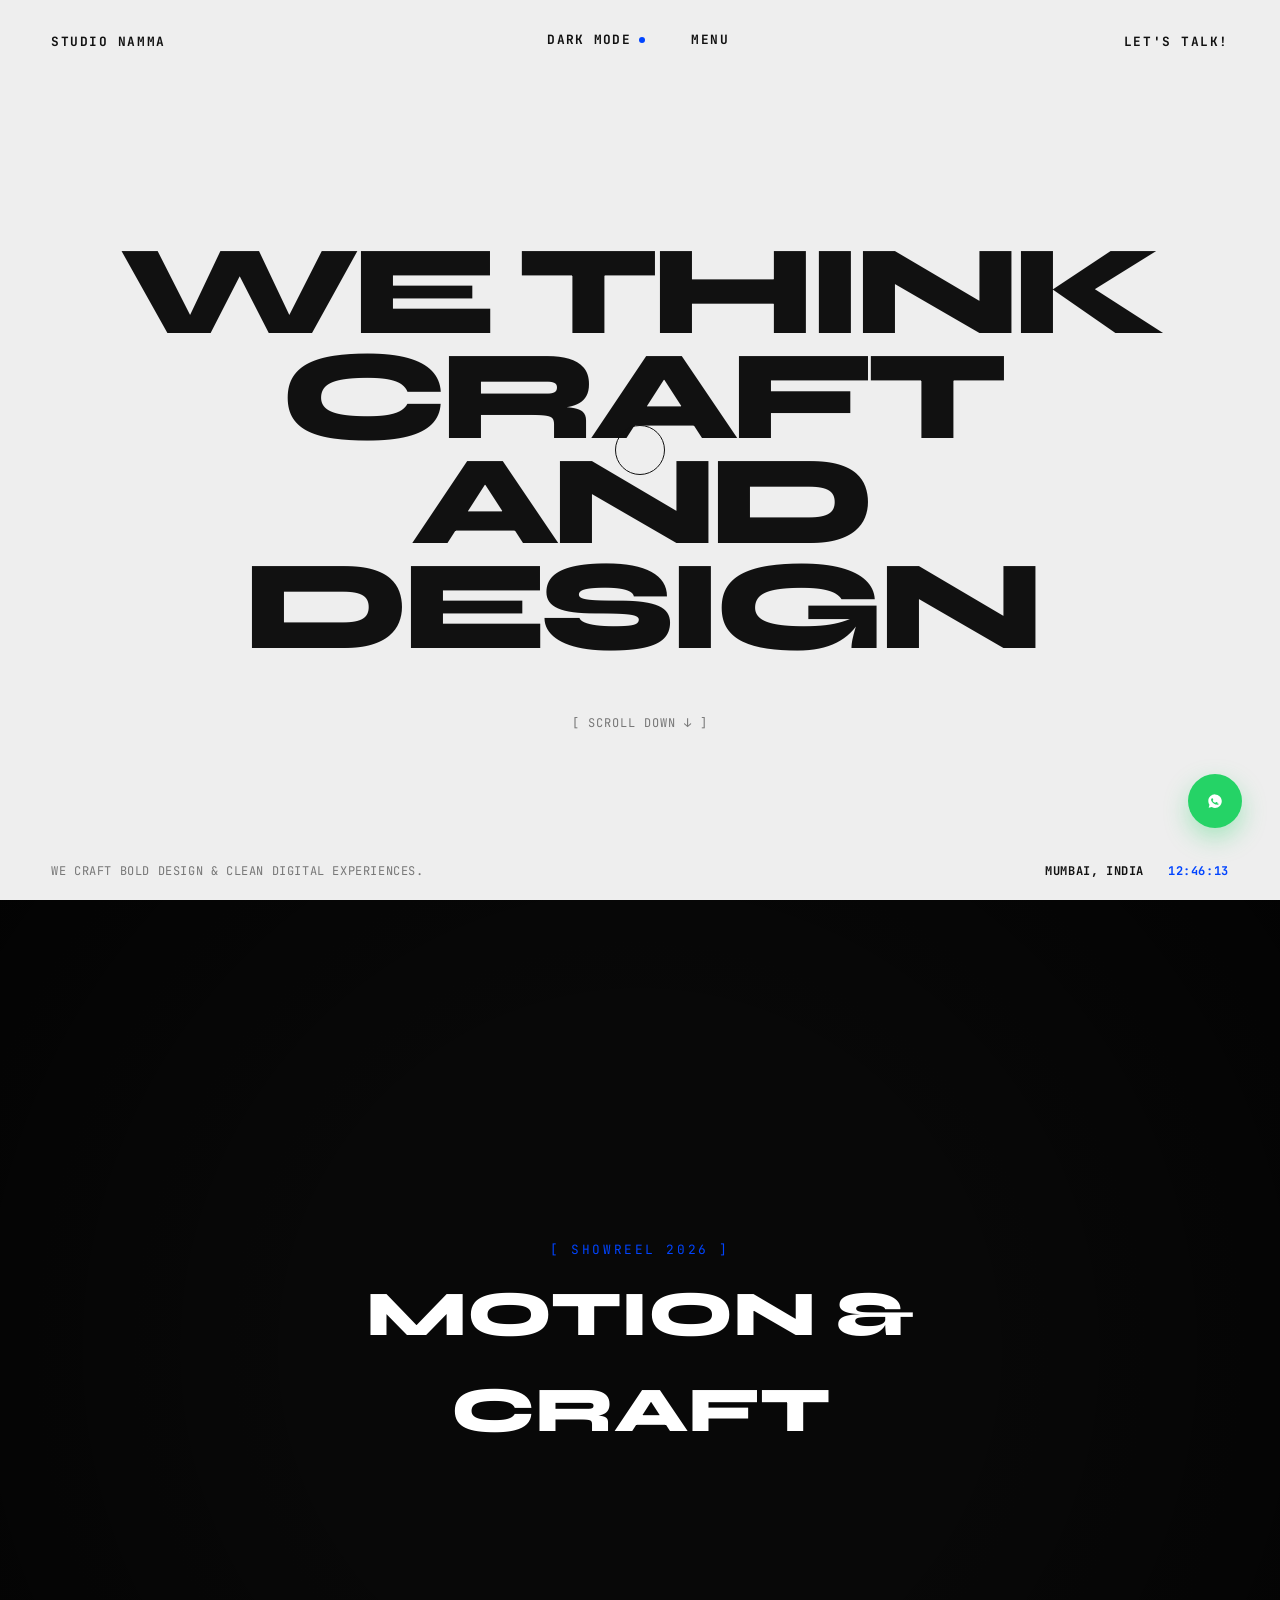
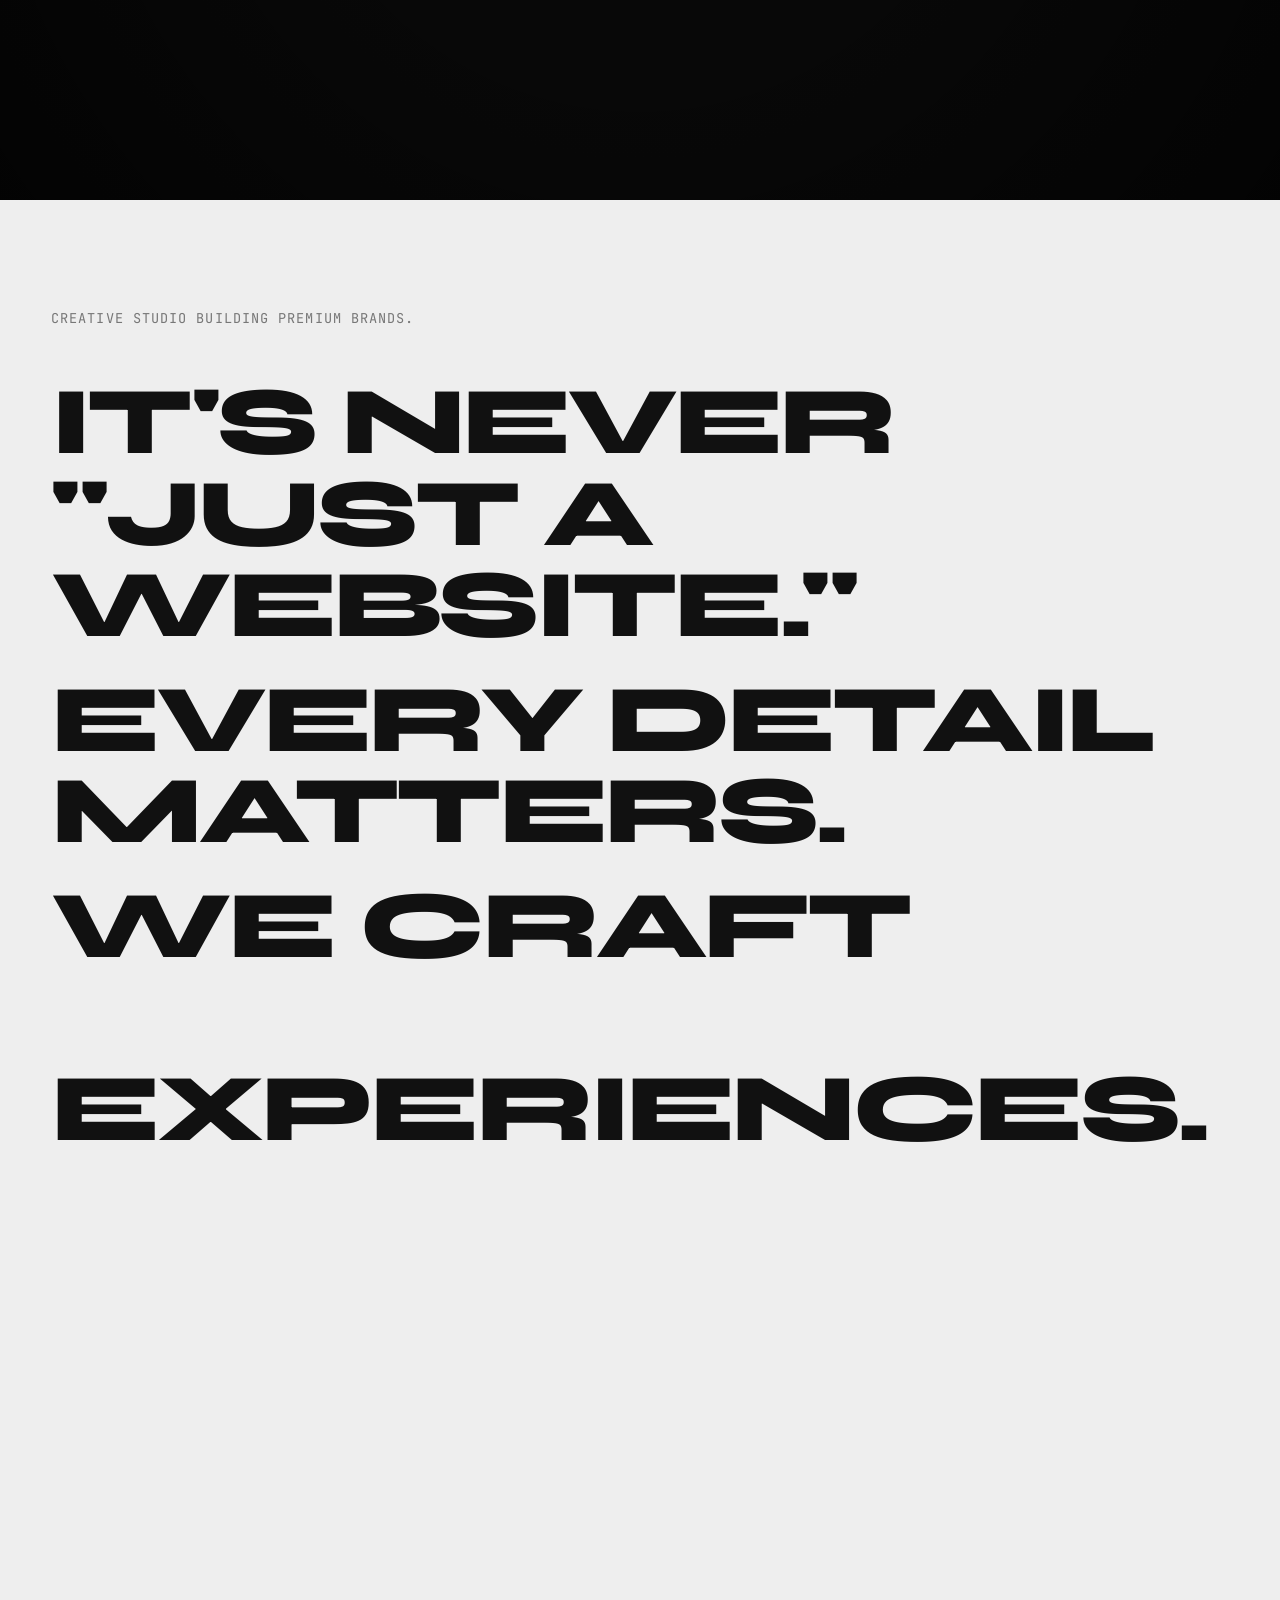
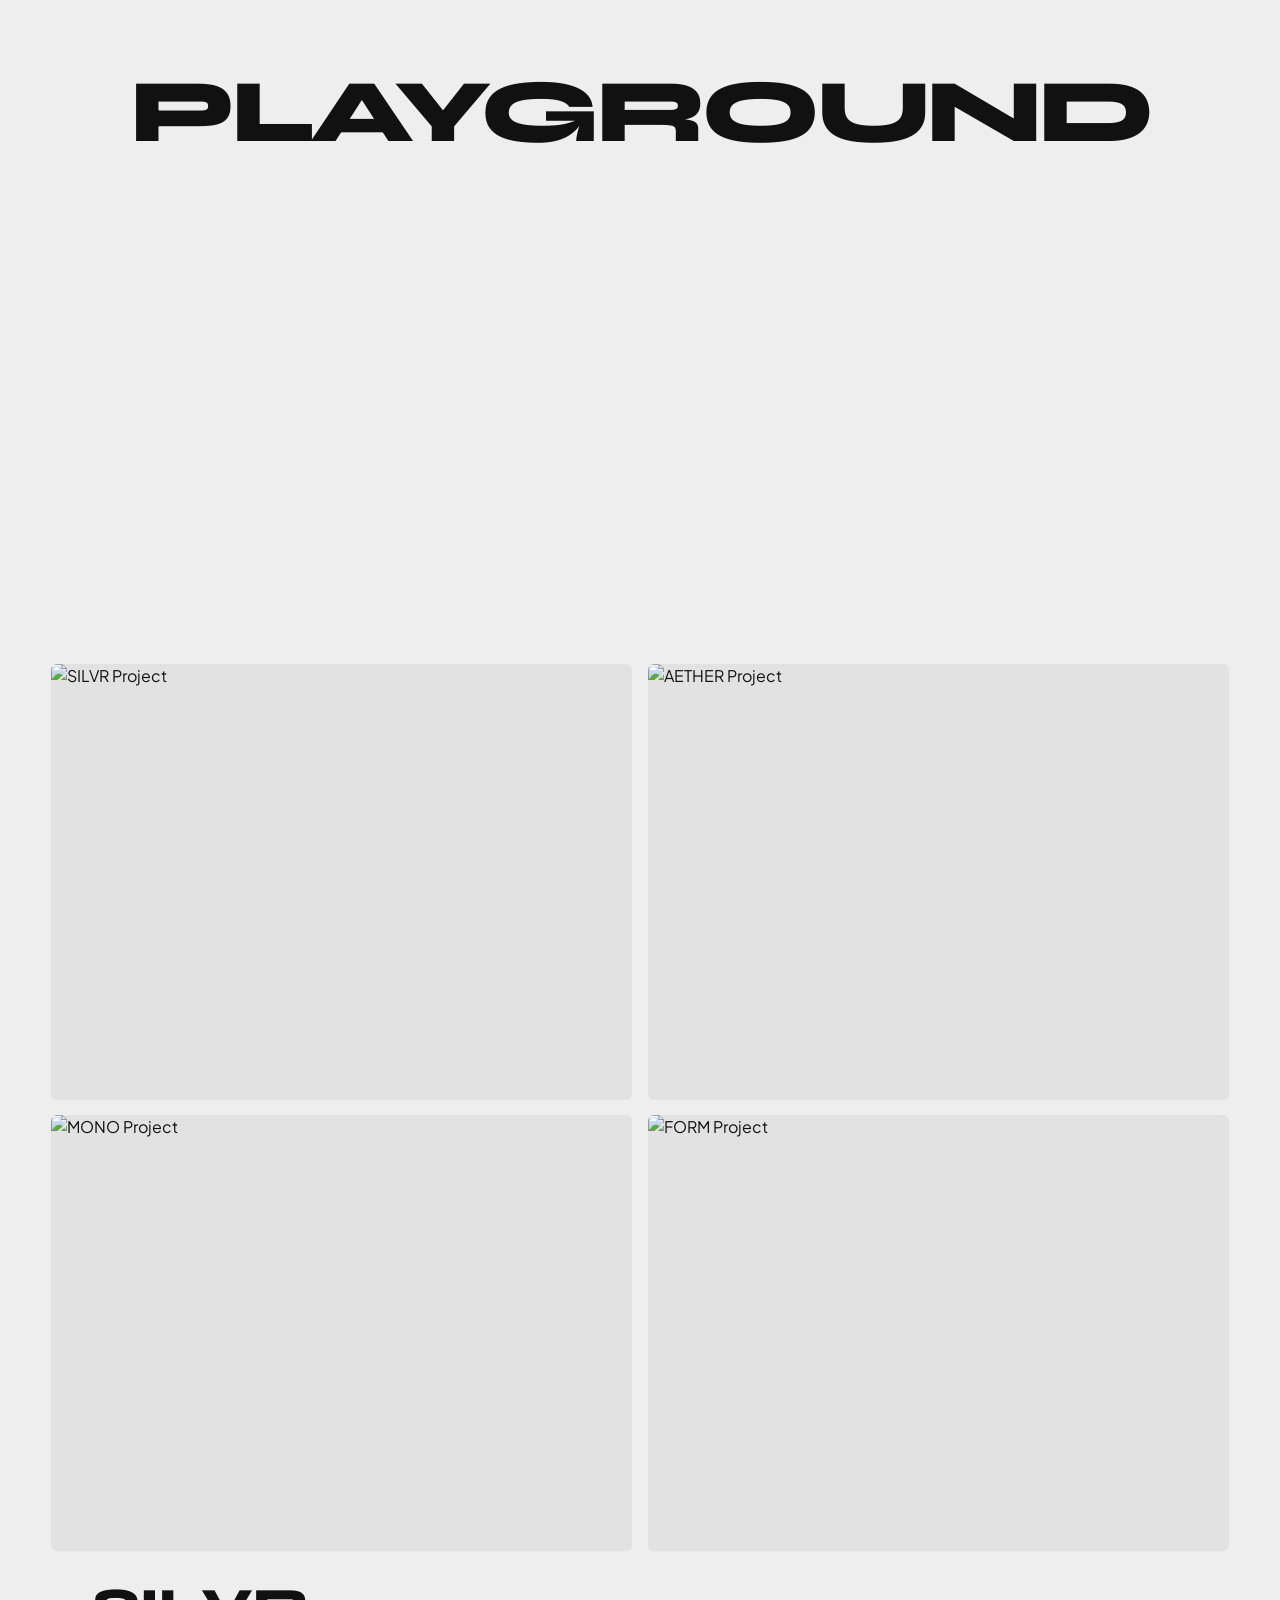
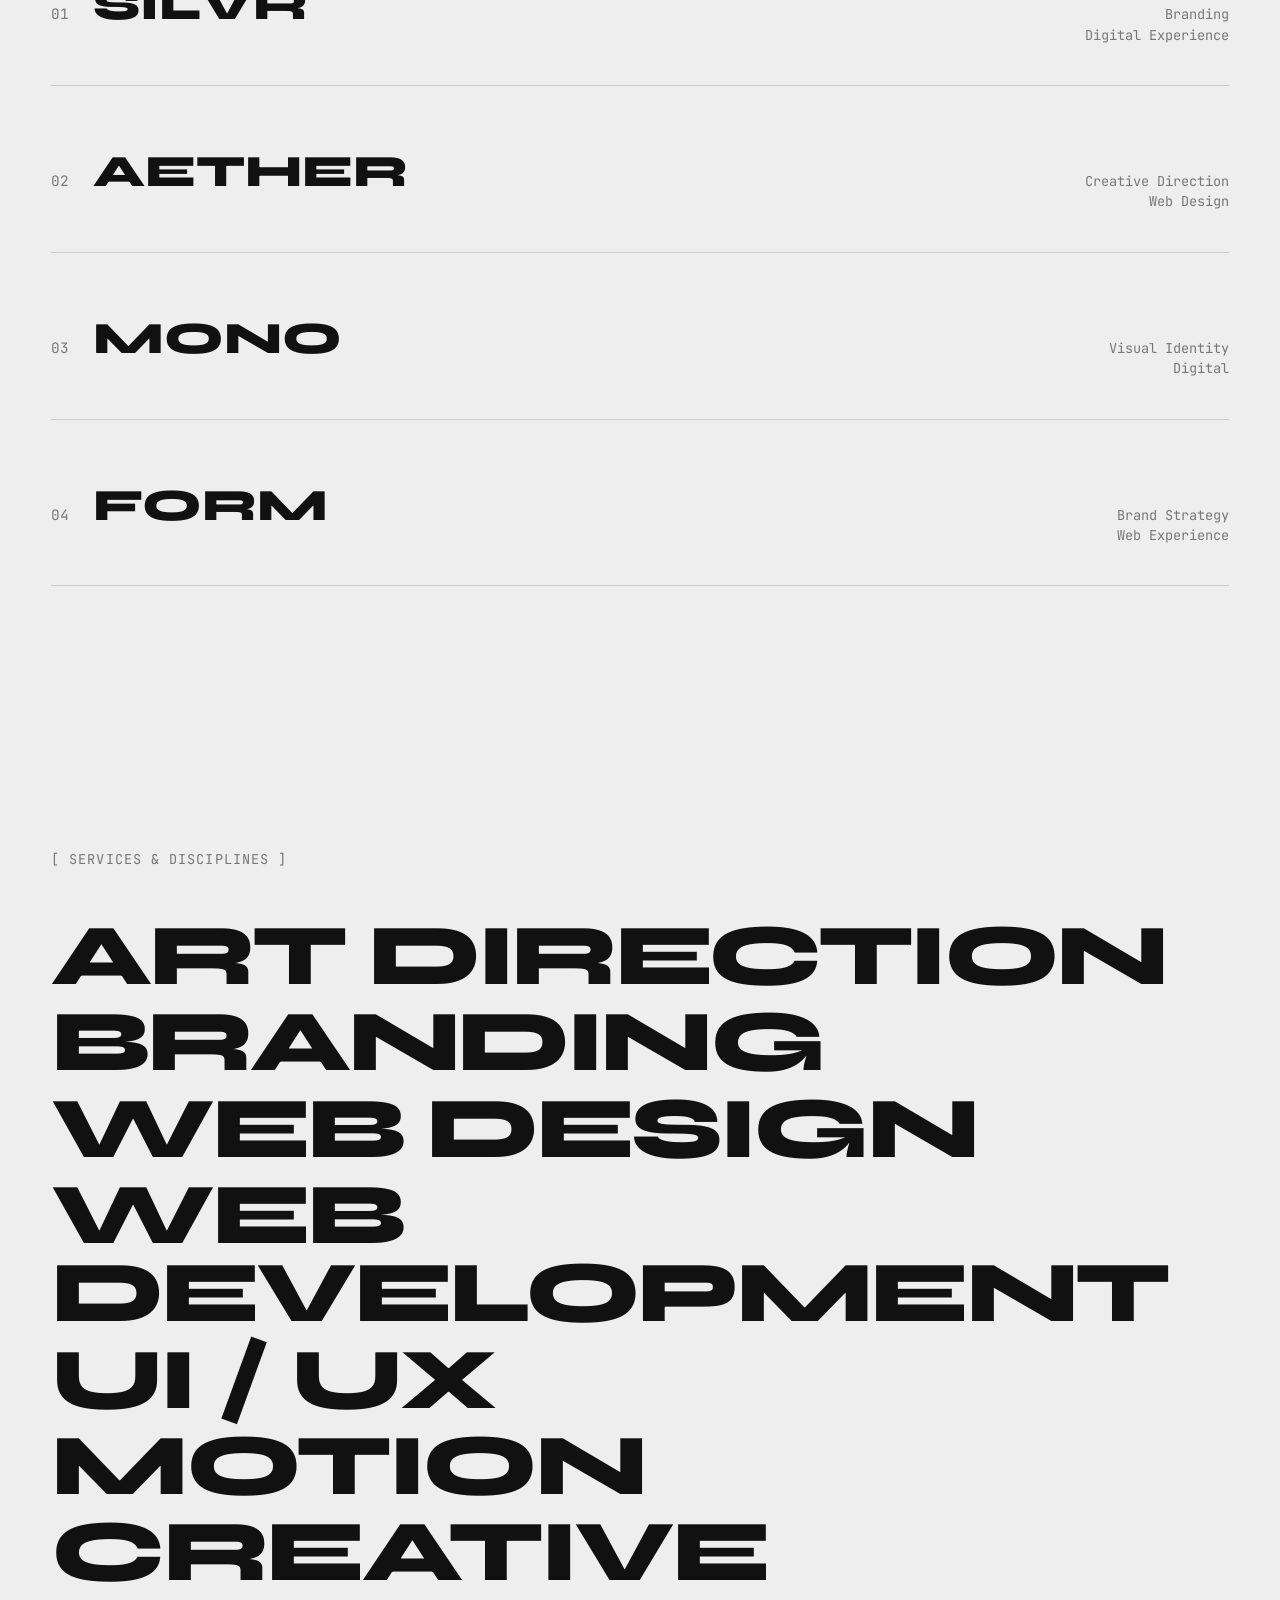
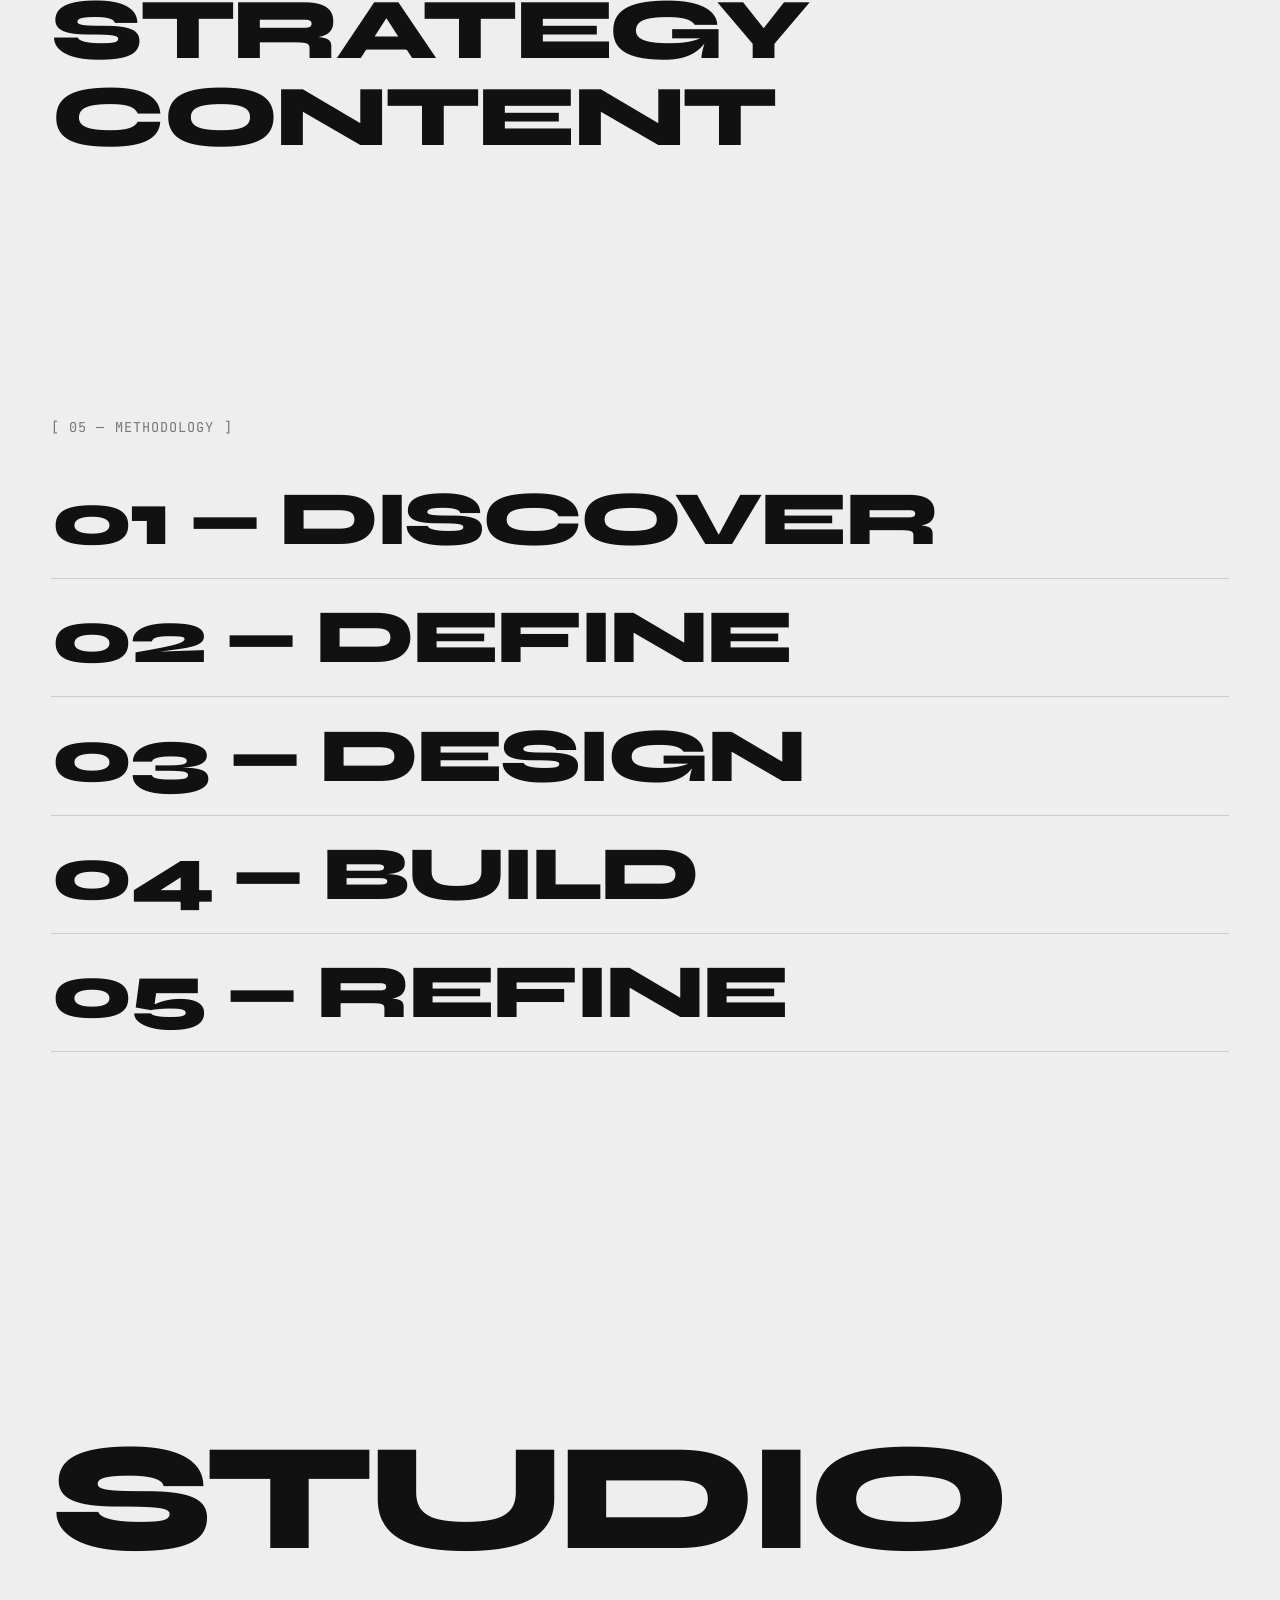
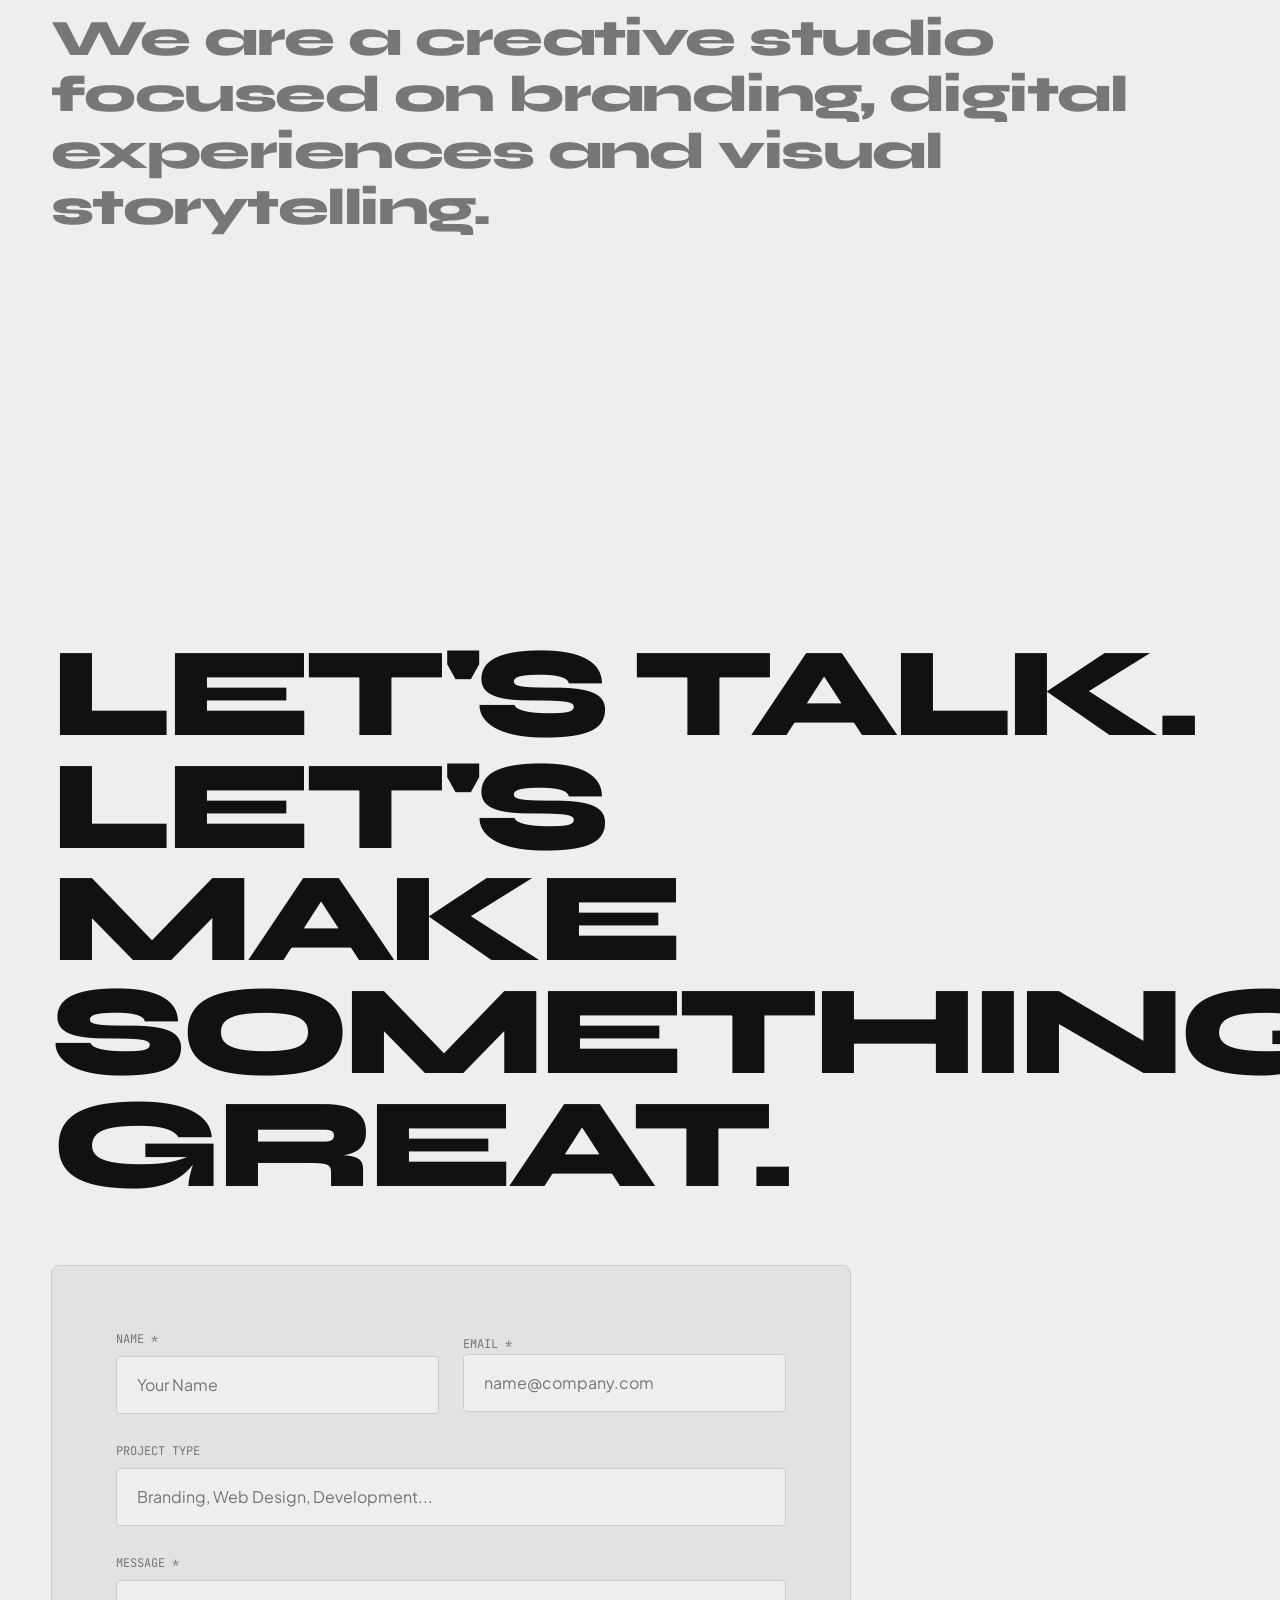
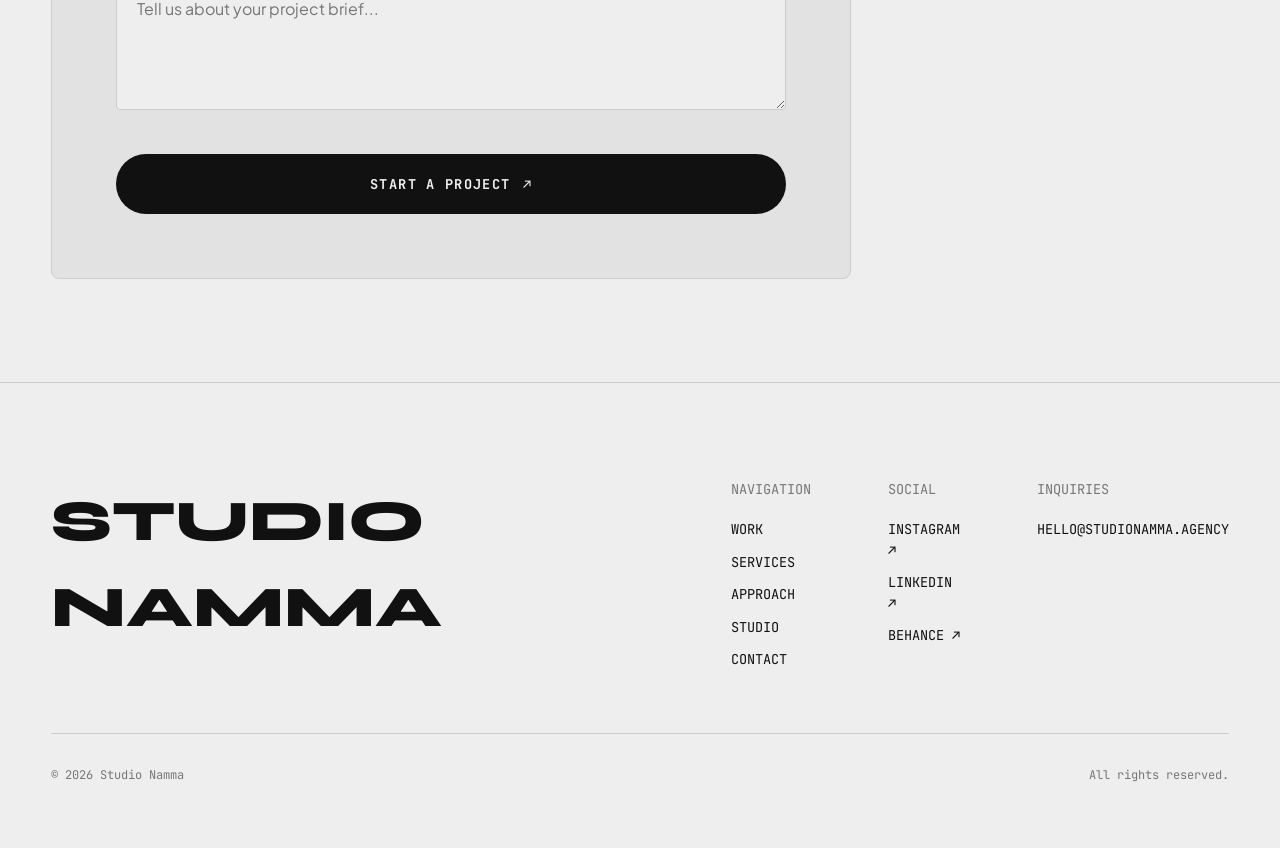
==== commit 6502c7f7: "Change title from 'Studio Namma' to 'Studio Namma-clone'" ====
--- a/index.html
+++ b/index.html
@@ -3,7 +3,7 @@
 <head>
   <meta charset="UTF-8">
   <meta name="viewport" content="width=device-width, initial-scale=1.0, viewport-fit=cover">
-  <title>Studio Namma — Creative Digital Agency</title>
+  <title>Studio Namma-clone</title>
   <meta name="description" content="Studio Namma is an independent creative studio crafting bold websites, brand systems, and digital experiences for pioneering brands.">
 
   <link rel="preconnect" href="https://fonts.googleapis.com">
@@ -29,7 +29,6 @@
   <header class="site-nav-header" id="siteNavHeader">
     <div class="nav-container">
       <div class="nav-grid">
-
         <div class="nav-left-brand">
           <a href="#hero" class="nav-brand">STUDIO NAMMA</a>
         </div>
@@ -136,7 +135,6 @@
   <main id="main">
 
     <section class="hero" id="hero">
-
       <div class="hero-content">
         <h1 class="hero-giant-title animate">WE THINK</h1>
         <h1 class="hero-giant-title animate">CRAFT AND</h1>
@@ -161,7 +159,7 @@
     <section class="section-intro" id="intro">
       <div class="container">
         <p class="intro-tag-small animate font-mono">Creative studio building premium brands.</p>
-
+        
         <h2 class="intro-large-text animate">IT'S NEVER</h2>
         <h2 class="intro-large-text animate">"JUST A WEBSITE."</h2>
         <br>
@@ -182,28 +180,27 @@
       <div class="container">
 
         <section class="slideImage">
-
           <div class="image-card left-card" data-cursor="project">
-            <img src="https://images.unsplash.com/photo-1618005182384-a83a8bd57fbe?q=80&w=1200&auto=format&fit=crop"
-                 alt="SILVR Project"
+            <img src="https://images.unsplash.com/photo-1618005182384-a83a8bd57fbe?q=80&w=1200&auto=format&fit=crop" 
+                 alt="SILVR Project" 
                  loading="lazy">
           </div>
 
           <div class="image-card right-card" data-cursor="project">
-            <img src="https://images.unsplash.com/photo-1600585154340-be6161a56a0c?q=80&w=1200&auto=format&fit=crop"
-                 alt="AETHER Project"
+            <img src="https://images.unsplash.com/photo-1600585154340-be6161a56a0c?q=80&w=1200&auto=format&fit=crop" 
+                 alt="AETHER Project" 
                  loading="lazy">
           </div>
 
           <div class="image-card left-card" data-cursor="project">
-            <img src="https://images.unsplash.com/photo-1550745165-9bc0b252726f?q=80&w=1200&auto=format&fit=crop"
-                 alt="MONO Project"
+            <img src="https://images.unsplash.com/photo-1550745165-9bc0b252726f?q=80&w=1200&auto=format&fit=crop" 
+                 alt="MONO Project" 
                  loading="lazy">
           </div>
 
           <div class="image-card right-card" data-cursor="project">
-            <img src="https://images.unsplash.com/photo-1513694203232-719a280e022f?q=80&w=1200&auto=format&fit=crop"
-                 alt="FORM Project"
+            <img src="https://images.unsplash.com/photo-1513694203232-719a280e022f?q=80&w=1200&auto=format&fit=crop" 
+                 alt="FORM Project" 
                  loading="lazy">
           </div>
         </section>
@@ -385,7 +382,7 @@
     </div>
   </aside>
 
-  <div class="floating-whatsapp-btn" id="whatsappFloatingBtn" aria-label="WhatsApp">
+  <a href="https://wa.me/33780979269" target="_blank" rel="noopener noreferrer" class="floating-whatsapp-btn" id="whatsappFloatingBtn" aria-label="Chat on WhatsApp">
     <svg class="whatsapp-svg-icon" viewBox="0 0 24 24">
       <path d="M12.031 6.172c-3.181 0-5.767 2.586-5.768 5.766-.001 1.298.38 2.27 1.019 3.287l-.711 2.598 2.664-.699c.97.53 1.95.814 2.796.815 3.183 0 5.769-2.587 5.77-5.768 0-1.543-.601-2.993-1.692-4.084-1.092-1.092-2.541-1.695-4.078-1.695zm3.383 8.163c-.144.405-.837.774-1.17.823-.312.045-.693.074-1.087-.052-.404-.129-.926-.302-1.597-.599-1.391-.615-2.29-2.023-2.36-2.115-.069-.093-.563-.75-.563-1.43 0-.68.356-1.014.483-1.151.127-.137.277-.172.37-.172.093 0 .185.001.266.005.085.004.198-.032.31.237.116.279.397.969.431 1.039.035.07.058.152.012.245-.047.092-.07.15-.139.231-.07.081-.147.181-.21.242-.07.068-.143.142-.061.282.081.141.361.596.775.965.534.475.984.622 1.124.692.14.07.222.059.304-.035.082-.093.351-.408.445-.548.093-.14.187-.116.315-.07.128.046.813.383.953.453.14.07.233.105.268.163.035.058.035.337-.109.742z"/>
     </svg>
--- a/style.css
+++ b/style.css
@@ -2,24 +2,52 @@
 @import url('nav/nav.css');
 @import url('menu/menu.css');
 
-* {
+:root {
+  --font-heading: 'Syne', -apple-system, BlinkMacSystemFont, 'Segoe UI', sans-serif;
+  --font-body: 'Plus Jakarta Sans', -apple-system, BlinkMacSystemFont, 'Segoe UI', sans-serif;
+  --font-mono: 'JetBrains Mono', monospace;
+
+  --max-width: 1440px;
+  --padding-x: clamp(1.25rem, 4vw, 3.5rem);
+}
+
+*, *::before, *::after {
+  box-sizing: border-box;
   margin: 0;
   padding: 0;
-  box-sizing: border-box;
 }
 
 html {
+  font-size: 16px;
   scroll-behavior: smooth;
-  background: var(--bg);
+  -webkit-font-smoothing: antialiased;
+  -moz-osx-font-smoothing: grayscale;
+  background-color: var(--bg);
   color: var(--text);
+  scrollbar-width: none;
+}
+
+html::-webkit-scrollbar {
+  display: none;
 }
 
 body {
-  font-family: 'Plus Jakarta Sans', Arial, sans-serif;
-  background: var(--bg);
+  font-family: var(--font-body);
+  background-color: var(--bg);
   color: var(--text);
   line-height: 1.5;
   overflow-x: hidden;
+  position: relative;
+}
+
+::selection {
+  background-color: var(--text);
+  color: var(--bg);
+}
+
+img, video, svg {
+  display: block;
+  max-width: 100%;
 }
 
 a {
@@ -27,96 +55,109 @@
   text-decoration: none;
 }
 
-button,
-input,
-textarea {
+button, input, textarea, select {
   font: inherit;
+  color: inherit;
 }
 
 button {
+  cursor: pointer;
   border: none;
   background: none;
-  cursor: pointer;
-}
-
-img,
-video,
-svg {
+}
+
+ul {
+  list-style: none;
+}
+
+.container {
+  width: 100%;
+  max-width: var(--max-width);
+  margin-left: auto;
+  margin-right: auto;
+  padding-left: var(--padding-x);
+  padding-right: var(--padding-x);
+}
+
+.font-mono {
+  font-family: var(--font-mono);
+  font-size: 0.8rem;
+  letter-spacing: 0.08em;
+  text-transform: uppercase;
+}
+
+.animate {
+  transform: rotateX(90deg);
+  transform-origin: bottom;
+  opacity: 0;
+  transition: transform 1s cubic-bezier(0.16, 1, 0.3, 1),
+              opacity 0.8s ease;
+  will-change: transform, opacity;
   display: block;
-  max-width: 100%;
-}
-
-.container {
-  width: 90%;
-  max-width: 1400px;
-  margin: auto;
-}
-
-.font-mono {
-  font-family: 'JetBrains Mono', monospace;
-  font-size: 12px;
-  letter-spacing: 1px;
-  text-transform: uppercase;
-}
-
-.animate {
-  opacity: 0;
-  transform: translateY(30px);
-  transition: 0.8s ease;
 }
 
 .animate.show {
+  transform: rotateX(0deg);
   opacity: 1;
-  transform: translateY(0);
-}
-
-/* cursor */
+}
 
 #cursor {
   position: fixed;
+  top: 0;
+  left: 0;
   width: 50px;
   height: 50px;
+  border-radius: 50%;
   border: 1px solid var(--text);
-  border-radius: 50%;
   pointer-events: none;
   z-index: 9998;
-  transform: translate(-100px, -100px);
-  transition: 0.25s ease;
+  opacity: 1;
+  transform: translate3d(-100px, -100px, 0);
+  transition: opacity 0.3s ease,
+              width 0.25s ease,
+              height 0.25s ease,
+              background-color 0.25s ease,
+              border-color 0.25s ease;
+  will-change: transform, opacity;
 }
 
 body.cursor-hover #cursor {
-  width: 70px;
-  height: 70px;
-  background: rgba(0, 68, 255, 0.15);
+  width: 72px;
+  height: 72px;
+  background-color: rgba(0, 68, 255, 0.15);
   border-color: var(--accent);
 }
-
-/* video cursor */
 
 #videocursor {
   position: fixed;
-  width: 350px;
-  height: 450px;
+  top: 0;
+  left: 0;
+  width: clamp(280px, 25vw, 420px);
+  height: clamp(360px, 32vw, 520px);
   pointer-events: none;
   z-index: 9999;
-  transform: translate(-500px, -500px);
+  transform: translate3d(-500px, -500px, 0);
+  will-change: transform;
 }
 
 #videocursor .video-inner {
   width: 100%;
   height: 100%;
+  border-radius: 4px;
   overflow: hidden;
-  background: #000;
-  border-radius: 5px;
+  box-shadow: 0 20px 60px rgba(0, 0, 0, 0.25);
+  background-color: #000000;
   opacity: 0;
-  transform: scale(.85);
-  transition: .3s ease;
+  transform: scale(0.85);
+  transition: opacity 0.3s cubic-bezier(0.16, 1, 0.3, 1),
+              transform 0.3s cubic-bezier(0.16, 1, 0.3, 1);
 }
 
 #videocursor iframe {
   width: 100%;
   height: 100%;
-  border: 0;
+  border: none;
+  display: block;
 }
 
 #videocursor.video-cursor-active .video-inner {
@@ -124,18 +165,27 @@
   transform: scale(1);
 }
 
-/* bottom bar */
+#videocursor.video-cursor-hidden .video-inner {
+  opacity: 0;
+  transform: scale(0.85);
+}
+
+@media (max-width: 768px), (hover: none) {
+  #cursor, #videocursor { display: none !important; }
+}
 
 .bottom-info-bar {
   position: fixed;
   bottom: 0;
   left: 0;
   width: 100%;
-  padding: 20px 0;
   z-index: 900;
-  font-family: 'JetBrains Mono', monospace;
-  font-size: 12px;
-  color: var(--muted);
+  padding: 1.25rem 0;
+  pointer-events: none;
+  font-family: var(--font-mono);
+  font-size: 0.75rem;
+  color: var(--muted);
+  letter-spacing: 0.05em;
 }
 
 .bottom-info-inner {
@@ -144,41 +194,47 @@
   align-items: center;
 }
 
+.bottom-left-statement {
+  pointer-events: auto;
+}
+
 .bottom-right-clock {
   display: flex;
-  gap: 25px;
+  align-items: center;
+  gap: 1.5rem;
+  pointer-events: auto;
 }
 
 .clock-location {
   color: var(--text);
-  font-weight: bold;
+  font-weight: 700;
 }
 
 .clock-time {
   color: var(--accent);
-  font-weight: bold;
-}
-
-/* whatsapp */
+  font-weight: 700;
+}
 
 .floating-whatsapp-btn {
   position: fixed;
-  right: 30px;
-  bottom: 70px;
-  width: 55px;
-  height: 55px;
+  bottom: 4.5rem;
+  right: clamp(1.25rem, 3vw, 2.5rem);
+  width: 54px;
+  height: 54px;
   border-radius: 50%;
-  background: #25D366;
-  color: white;
-  display: flex;
-  justify-content: center;
-  align-items: center;
+  background-color: #25D366;
+  color: #ffffff;
+  display: flex;
+  align-items: center;
+  justify-content: center;
+  box-shadow: 0 10px 25px rgba(37, 211, 102, 0.35);
   z-index: 950;
-  transition: .3s;
+  transition: transform 0.3s cubic-bezier(0.16, 1, 0.3, 1), box-shadow 0.3s ease;
 }
 
 .floating-whatsapp-btn:hover {
   transform: scale(1.1);
+  box-shadow: 0 15px 30px rgba(37, 211, 102, 0.45);
 }
 
 .whatsapp-svg-icon {
@@ -187,46 +243,77 @@
   fill: currentColor;
 }
 
-/* hero */
-
 .hero {
+  position: relative;
+  width: 100%;
   height: 100vh;
-  display: flex;
+  overflow: hidden;
+  display: flex;
+  flex-direction: column;
+  align-items: center;
+  justify-content: center;
+  background-color: var(--bg);
+}
+
+.hero-content {
+  position: relative;
+  z-index: 3;
+  display: flex;
+  flex-direction: column;
   align-items: center;
   justify-content: center;
   text-align: center;
-}
-
-.hero-content {
-  width: 100%;
+  width: 100%;
+  padding: 0 var(--padding-x);
+  pointer-events: none;
+  margin: 10px;
 }
 
 .hero-giant-title {
-  font-family: 'Syne', sans-serif;
-  font-size: 10vw;
-  font-weight: 900;
-  line-height: .85;
-  letter-spacing: -5px;
-  text-transform: uppercase;
+  font-family: var(--font-heading);
+  font-size: clamp(70px, 10vw, 160px);
+  font-weight: 900;
+  line-height: 0.82;
+  letter-spacing: -0.06em;
+  text-transform: uppercase;
+  text-align: center;
+  pointer-events: auto;
+  width: 100%;
+  margin: 0 auto;
 }
 
 .hero-scroll-indicator {
-  margin-top: 60px;
-  color: var(--muted);
-}
-
-/* showreel */
+  position: absolute;
+  bottom: -4.5rem;
+  font-family: var(--font-mono);
+  font-size: 0.75rem;
+  color: var(--muted);
+  pointer-events: auto;
+}
+
+@media (max-width: 768px) {
+  .hero-giant-title {
+    font-size: clamp(48px, 14vw, 85px);
+    line-height: 0.9;
+  }
+  .hero-scroll-indicator {
+    bottom: -3.5rem;
+  }
+}
 
 .section-showreel {
   height: 100vh;
+  width: 100%;
   position: relative;
-  background: #080808;
+  overflow: hidden;
+  background-color: #080808;
 }
 
 .showreel-video-container {
+  position: absolute;
+  inset: 0;
   width: 100%;
   height: 100%;
-  position: relative;
 }
 
 .showreel-bg-video {
@@ -238,7 +325,8 @@
 .showreel-overlay-tint {
   position: absolute;
   inset: 0;
-  background: rgba(0, 0, 0, .35);
+  background: radial-gradient(circle at center, transparent 40%, rgba(0, 0, 0, 0.6) 100%);
+  pointer-events: none;
 }
 
 .showreel-center-caption {
@@ -247,74 +335,85 @@
   left: 50%;
   transform: translate(-50%, -50%);
   text-align: center;
-  color: white;
+  color: #ffffff;
+  z-index: 2;
 }
 
 .showreel-tag {
-  font-family: 'JetBrains Mono', monospace;
+  font-family: var(--font-mono);
+  font-size: 0.8rem;
+  letter-spacing: 0.2em;
   color: var(--accent);
-  margin-bottom: 10px;
+  margin-bottom: 0.5rem;
 }
 
 .showreel-title {
-  font-family: 'Syne', sans-serif;
-  font-size: 5vw;
-  font-weight: 900;
-}
-
-/* intro */
+  font-family: var(--font-heading);
+  font-size: clamp(2rem, 5vw, 4rem);
+  font-weight: 900;
+  text-transform: uppercase;
+}
 
 .section-intro {
   min-height: 100vh;
   display: flex;
-  align-items: center;
-  padding: 100px 0;
+  flex-direction: column;
+  justify-content: center;
+  padding: clamp(6rem, 12vh, 10rem) 0;
 }
 
 .intro-tag-small {
-  color: var(--muted);
-  margin-bottom: 40px;
+  font-family: var(--font-mono);
+  font-size: 0.85rem;
+  color: var(--muted);
+  margin-bottom: 3rem;
 }
 
 .intro-large-text {
-  font-family: 'Syne', sans-serif;
-  font-size: 7vw;
-  font-weight: 900;
-  line-height: .95;
-  letter-spacing: -4px;
-}
-
-/* playground */
+  font-family: var(--font-heading);
+  font-size: clamp(40px, 7.5vw, 105px);
+  font-weight: 900;
+  line-height: 0.95;
+  letter-spacing: -0.04em;
+  text-transform: uppercase;
+}
 
 .section-playground {
   height: 100vh;
   display: flex;
-  justify-content: center;
-  align-items: center;
+  align-items: center;
+  justify-content: center;
+  text-align: center;
+  position: relative;
 }
 
 .playground-huge-heading {
-  font-family: 'Syne', sans-serif;
-  font-size: 9vw;
-  font-weight: 900;
-}
-
-/* projects */
+  font-family: var(--font-heading);
+font-size: clamp(50px, 7vw, 120px);
+  font-weight: 900;
+  line-height: 0.85;
+  letter-spacing: -0.05em;
+  text-transform: uppercase;
+}
 
 .section-projects-grid {
-  padding: 100px 0;
+  padding: clamp(4rem, 8vw, 8rem) 0;
+  position: relative;
 }
 
 .slideImage {
   display: grid;
-  grid-template-columns: 1fr 1fr;
-  gap: 20px;
+  grid-template-columns: repeat(2, 1fr);
+  gap: 15px;
   overflow: hidden;
+  width: 100%;
 }
 
 .image-card {
+  position: relative;
   overflow: hidden;
   border-radius: 6px;
+  background-color: var(--card-bg);
   aspect-ratio: 4 / 3;
 }
 
@@ -322,88 +421,95 @@
   width: 100%;
   height: 100%;
   object-fit: cover;
-  transition: .5s;
+  transition: transform 0.6s cubic-bezier(0.16, 1, 0.3, 1);
 }
 
 .image-card:hover img {
-  transform: scale(1.04);
+  transform: scale(1.03);
 }
 
 .left-card {
-  transform: translateX(-50%) rotate(-15deg);
-  transition: .8s ease;
+  transform: translateX(-50%) translateY(40%) rotateZ(-20deg);
+  transition: transform 0.8s cubic-bezier(0.16, 1, 0.3, 1);
+  will-change: transform;
 }
 
 .right-card {
-  transform: translateX(50%) rotate(15deg);
-  transition: .8s ease;
+  transform: translateX(50%) translateY(40%) rotateZ(20deg);
+  transition: transform 0.8s cubic-bezier(0.16, 1, 0.3, 1);
+  will-change: transform;
 }
 
 .slideImage .image-card.show {
-  transform: translateX(0) rotate(0);
+  transform: translateX(0) translateY(0) rotateZ(0);
 }
 
 .project-info-block {
+  padding: 1.25rem 0 2.5rem;
   display: flex;
   justify-content: space-between;
   align-items: baseline;
-  padding: 20px 0 35px;
   border-bottom: 1px solid var(--border);
-  margin-bottom: 25px;
+  margin-bottom: 2rem;
 }
 
 .project-info-left {
   display: flex;
-  gap: 20px;
   align-items: baseline;
+  gap: 1.5rem;
 }
 
 .project-number {
-  font-family: 'JetBrains Mono', monospace;
+  font-family: var(--font-mono);
+  font-size: 0.9rem;
   color: var(--muted);
 }
 
 .project-title {
-  font-family: 'Syne', sans-serif;
-  font-size: 40px;
-  font-weight: 900;
+  font-family: var(--font-heading);
+  font-size: clamp(1.75rem, 3.5vw, 3rem);
+  font-weight: 900;
+  text-transform: uppercase;
 }
 
 .project-category {
-  font-family: 'JetBrains Mono', monospace;
-  font-size: 13px;
+  font-family: var(--font-mono);
+  font-size: 0.85rem;
   color: var(--muted);
   text-align: right;
 }
-
-/* services */
 
 .section-services {
   min-height: 100vh;
   display: flex;
-  align-items: center;
-  padding: 100px 0;
+  flex-direction: column;
+  justify-content: center;
+  padding: clamp(6rem, 10vw, 10rem) 0;
 }
 
 .services-tag {
-  font-family: 'JetBrains Mono', monospace;
-  color: var(--muted);
-  margin-bottom: 40px;
+  font-family: var(--font-mono);
+  font-size: 0.85rem;
+  color: var(--muted);
+  margin-bottom: 3rem;
 }
 
 .services-list {
   display: flex;
   flex-direction: column;
-  gap: 8px;
+  gap: 0.5rem;
 }
 
 .service-item {
-  font-family: 'Syne', sans-serif;
-  font-size: 7vw;
-  font-weight: 900;
-  line-height: .9;
+  font-family: var(--font-heading);
+  font-size: clamp(38px, 6.8vw, 110px);
+  font-weight: 900;
+  line-height: 0.9;
+  letter-spacing: -0.04em;
+  text-transform: uppercase;
+  color: var(--text);
   cursor: pointer;
-  transition: .3s;
+  transition: color 0.3s ease, transform 0.3s ease;
 }
 
 .services-list:hover .service-item {
@@ -411,116 +517,121 @@
 }
 
 .services-list .service-item:hover {
-  color: var(--text);
+  color: var(--text) !important;
   transform: translateX(20px);
 }
-
-/* approach */
 
 .section-approach {
   min-height: 100vh;
   display: flex;
-  align-items: center;
-  padding: 100px 0;
+  flex-direction: column;
+  justify-content: center;
+  padding: clamp(6rem, 10vw, 10rem) 0;
 }
 
 .approach-steps-list {
   display: flex;
   flex-direction: column;
-  gap: 20px;
-  margin-top: 40px;
+  gap: 1.5rem;
+  margin-top: 3rem;
 }
 
 .approach-step-item {
-  font-family: 'Syne', sans-serif;
-  font-size: 6vw;
-  font-weight: 900;
-  line-height: .9;
+  font-family: var(--font-heading);
+  font-size: clamp(36px, 6vw, 95px);
+  font-weight: 900;
+  line-height: 0.9;
+  letter-spacing: -0.04em;
+  text-transform: uppercase;
+  color: var(--text);
   border-bottom: 1px solid var(--border);
-  padding-bottom: 20px;
-}
-
-/* studio */
+  padding-bottom: 1.5rem;
+}
 
 .section-studio {
   min-height: 100vh;
   display: flex;
-  align-items: center;
-  padding: 100px 0;
+  flex-direction: column;
+  justify-content: center;
+  padding: clamp(6rem, 10vw, 10rem) 0;
 }
 
 .studio-huge-heading {
-  font-family: 'Syne', sans-serif;
-  font-size: 12vw;
-  font-weight: 900;
-  line-height: .85;
-  margin-bottom: 40px;
+  font-family: var(--font-heading);
+  font-size: clamp(60px, 12vw, 180px);
+  font-weight: 900;
+  line-height: 0.85;
+  letter-spacing: -0.05em;
+  text-transform: uppercase;
+  margin-bottom: 3rem;
 }
 
 .studio-statement-copy {
-  font-family: 'Syne', sans-serif;
-  font-size: 4vw;
+  font-family: var(--font-heading);
+  font-size: clamp(28px, 4vw, 56px);
   font-weight: 800;
   line-height: 1.1;
+  letter-spacing: -0.03em;
   color: var(--muted);
   max-width: 1100px;
 }
 
-/* contact */
-
 .section-contact {
-  padding: 120px 0;
+  padding: clamp(6rem, 12vw, 12rem) 0 clamp(6rem, 8vw, 10rem);
 }
 
 .contact-headline-huge {
-  font-family: 'Syne', sans-serif;
-  font-size: 10vw;
-  font-weight: 900;
-  line-height: .9;
-  margin-bottom: 60px;
+  font-family: var(--font-heading);
+  font-size: clamp(50px, 10vw, 150px);
+  font-weight: 900;
+  line-height: 0.88;
+  letter-spacing: -0.05em;
+  text-transform: uppercase;
+  margin-bottom: 4rem;
 }
 
 .contact-form-box {
   max-width: 800px;
-  background: var(--card-bg);
+  background-color: var(--card-bg);
   border: 1px solid var(--border);
   border-radius: 8px;
-  padding: 50px;
+  padding: clamp(2rem, 5vw, 4rem);
 }
 
 .contact-form-element {
   display: flex;
   flex-direction: column;
-  gap: 25px;
+  gap: 1.75rem;
 }
 
 .form-row-2col {
   display: grid;
   grid-template-columns: 1fr 1fr;
-  gap: 20px;
-}
-
-.form-input-group,
-.form-field-group {
-  display: flex;
-  flex-direction: column;
-  gap: 8px;
+  gap: 1.5rem;
+}
+
+.form-input-group {
+  display: flex;
+  flex-direction: column;
+  gap: 0.5rem;
 }
 
 .form-label-mono {
-  font-family: 'JetBrains Mono', monospace;
-  font-size: 12px;
+  font-family: var(--font-mono);
+  font-size: 0.75rem;
   color: var(--muted);
 }
 
 .form-field-ctrl {
   width: 100%;
-  padding: 15px;
-  background: var(--bg);
+  padding: 1rem 1.25rem;
+  background-color: var(--bg);
   border: 1px solid var(--border);
   border-radius: 4px;
+  font-size: 1rem;
   color: var(--text);
   outline: none;
+  transition: border-color 0.25s ease;
 }
 
 .form-field-ctrl:focus {
@@ -528,14 +639,15 @@
 }
 
 .form-textarea-ctrl {
+  resize: vertical;
   min-height: 130px;
-  resize: vertical;
 }
 
 .form-error-hint {
+  font-family: var(--font-mono);
+  font-size: 0.75rem;
+  color: #ff3b30;
   display: none;
-  color: #ff3b30;
-  font-size: 12px;
 }
 
 .form-input-group.has-error .form-field-ctrl {
@@ -547,66 +659,69 @@
 }
 
 .btn-start-project {
-  padding: 18px 35px;
-  background: var(--text);
+  display: inline-flex;
+  align-items: center;
+  justify-content: center;
+  gap: 0.75rem;
+  padding: 1.25rem 2.5rem;
+  background-color: var(--text);
   color: var(--bg);
-  border-radius: 30px;
-  font-family: 'JetBrains Mono', monospace;
-  font-weight: bold;
-  transition: .3s;
+  border-radius: 9999px;
+  font-family: var(--font-mono);
+  font-size: 0.85rem;
+  font-weight: 700;
+  letter-spacing: 0.1em;
+  text-transform: uppercase;
+  transition: all 0.3s ease;
+  margin-top: 1rem;
 }
 
 .btn-start-project:hover {
-  background: var(--accent);
-  color: white;
+  background-color: var(--accent);
+  color: #ffffff;
   transform: scale(1.03);
 }
 
 .contact-success-panel {
   display: none;
+  flex-direction: column;
+  align-items: center;
+  justify-content: center;
   text-align: center;
-  padding: 40px 0;
+  gap: 1.25rem;
+  padding: 3rem 0;
 }
 
 .contact-success-panel.is-visible {
   display: flex;
-  flex-direction: column;
-  align-items: center;
-  gap: 20px;
 }
 
 .success-badge-icon {
-  width: 60px;
-  height: 60px;
+  width: 64px;
+  height: 64px;
   border-radius: 50%;
-  background: var(--accent);
-  color: white;
-  display: flex;
-  align-items: center;
-  justify-content: center;
-  font-size: 25px;
+  background-color: var(--accent);
+  color: #ffffff;
+  display: flex;
+  align-items: center;
+  justify-content: center;
+  font-size: 1.75rem;
 }
 
 .success-title-bold {
-  font-family: 'Syne', sans-serif;
-  font-size: 35px;
+  font-family: var(--font-heading);
+  font-size: 2.25rem;
+  font-weight: 900;
+  text-transform: uppercase;
 }
 
 .success-desc-text {
   color: var(--muted);
-  max-width: 450px;
-}
-
-.btn-reset-form {
-  padding: 12px 20px;
-  border: 1px solid var(--border);
-  border-radius: 20px;
-}
-
-/* footer */
+  max-width: 460px;
+}
 
 .site-footer {
-  padding: 80px 0 50px;
+  padding: 6rem 0 4rem;
   border-top: 1px solid var(--border);
 }
 
@@ -614,35 +729,37 @@
   display: flex;
   justify-content: space-between;
   align-items: flex-start;
-  margin-bottom: 60px;
+  margin-bottom: 4rem;
 }
 
 .footer-brand-huge {
-  font-family: 'Syne', sans-serif;
-  font-size: 50px;
-  font-weight: 900;
+  font-family: var(--font-heading);
+  font-size: clamp(2.25rem, 4.5vw, 4rem);
+  font-weight: 900;
+  text-transform: uppercase;
 }
 
 .footer-cols-group {
   display: flex;
-  gap: 70px;
+  gap: clamp(3rem, 6vw, 6rem);
 }
 
 .footer-col-item {
   display: flex;
   flex-direction: column;
-  gap: 12px;
-  font-family: 'JetBrains Mono', monospace;
-  font-size: 13px;
+  gap: 0.75rem;
+  font-family: var(--font-mono);
+  font-size: 0.85rem;
 }
 
 .footer-col-title {
   color: var(--muted);
-  margin-bottom: 8px;
+  margin-bottom: 0.5rem;
 }
 
 .footer-nav-anchor {
-  transition: .2s;
+  color: var(--text);
+  transition: color 0.2s ease;
 }
 
 .footer-nav-anchor:hover {
@@ -652,122 +769,67 @@
 .footer-bottom-layout {
   display: flex;
   justify-content: space-between;
-  padding-top: 25px;
+  align-items: center;
+  padding-top: 2rem;
   border-top: 1px solid var(--border);
-  font-family: 'JetBrains Mono', monospace;
-  font-size: 12px;
-  color: var(--muted);
-}
-
-/* mobile */
+  font-family: var(--font-mono);
+  font-size: 0.75rem;
+  color: var(--muted);
+}
 
 @media (max-width: 768px) {
-
-  .container {
-    width: 92%;
-  }
-
-  #cursor,
-  #videocursor {
-    display: none;
+  .slideImage {
+    grid-template-columns: 1fr;
+    gap: 20px;
+  }
+
+  .left-card, .right-card {
+    transform: translateY(30px) rotateZ(-5deg);
+  }
+
+  .slideImage .image-card.show {
+    transform: translateY(0) rotateZ(0);
+  }
+
+  .form-row-2col {
+    grid-template-columns: 1fr;
   }
 
   .bottom-left-statement {
     display: none;
   }
 
-  .bottom-info-inner {
-    justify-content: flex-end;
-  }
-
-  .hero-giant-title {
-    font-size: 14vw;
-    letter-spacing: -2px;
-  }
-
-  .showreel-title {
-    font-size: 9vw;
-  }
-
-  .intro-large-text {
-    font-size: 12vw;
-    letter-spacing: -2px;
-  }
-
-  .playground-huge-heading {
-    font-size: 13vw;
-  }
-
-  .slideImage {
-    grid-template-columns: 1fr;
-  }
-
-  .left-card,
-  .right-card {
-    transform: translateY(30px) rotate(-5deg);
-  }
-
-  .slideImage .image-card.show {
-    transform: translateY(0) rotate(0);
-  }
-
-  .project-info-block {
-    align-items: flex-start;
-  }
-
-  .project-title {
-    font-size: 30px;
-  }
-
-  .project-category {
-    font-size: 11px;
-  }
-
-  .service-item {
-    font-size: 11vw;
-  }
-
-  .approach-step-item {
-    font-size: 10vw;
-  }
-
-  .studio-huge-heading {
-    font-size: 20vw;
-  }
-
-  .studio-statement-copy {
-    font-size: 8vw;
-  }
-
-  .contact-headline-huge {
-    font-size: 14vw;
-  }
-
-  .contact-form-box {
-    padding: 25px;
-  }
-
-  .form-row-2col {
-    grid-template-columns: 1fr;
-  }
-
   .footer-top-layout {
     flex-direction: column;
-    gap: 40px;
+    gap: 3rem;
   }
 
   .footer-cols-group {
     flex-wrap: wrap;
-    gap: 35px;
+    gap: 2rem;
   }
 
   .footer-bottom-layout {
     flex-direction: column;
-    gap: 10px;
-  }
-
-  .floating-whatsapp-btn {
-    right: 20px;
-    bottom: 65px;
-  }
-}
+    align-items: flex-start;
+    gap: 1rem;
+  }
+}
+
+@media (prefers-reduced-motion: reduce) {
+  *, *::before, *::after {
+    animation-duration: 0.01ms !important;
+    animation-iteration-count: 1 !important;
+    transition-duration: 0.01ms !important;
+    scroll-behavior: auto !important;
+  }
+
+  .animate {
+    transform: none !important;
+    opacity: 1 !important;
+  }
+
+  .left-card, .right-card {
+    transform: none !important;
+  }
+}
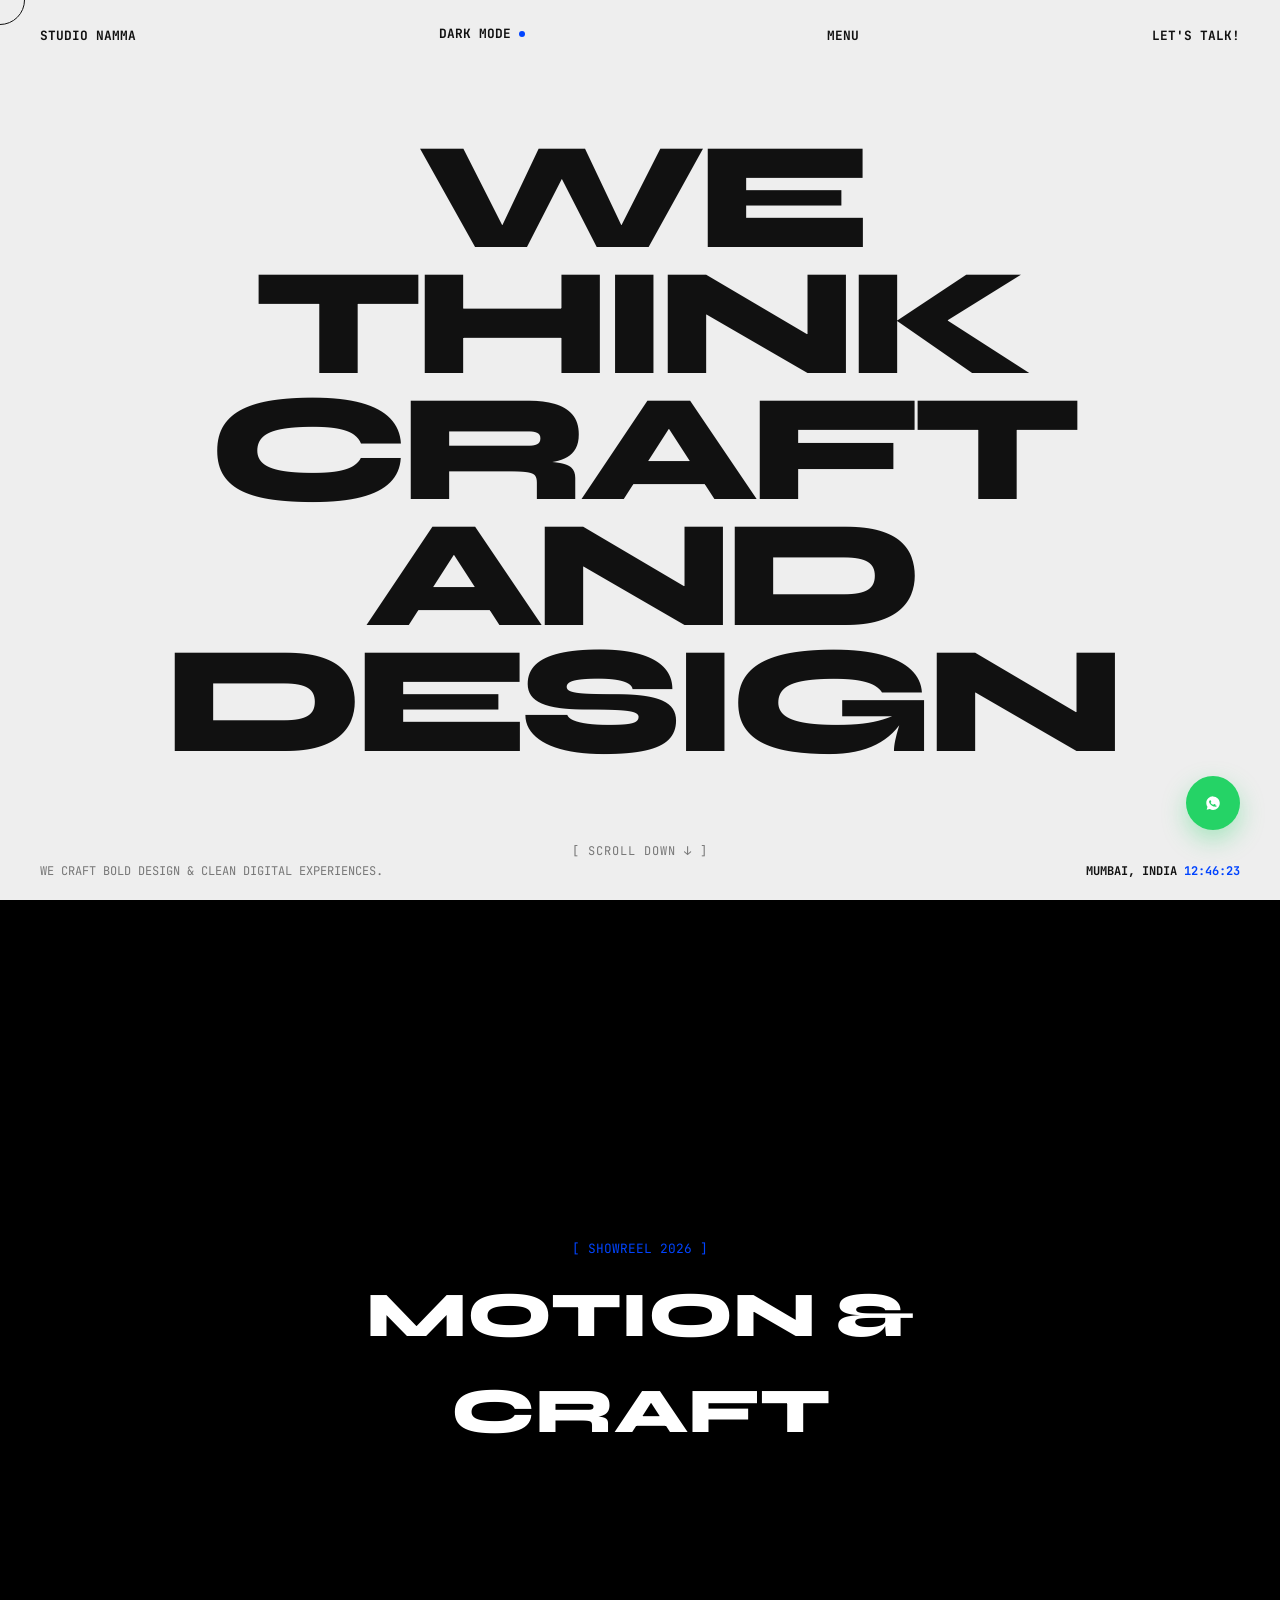
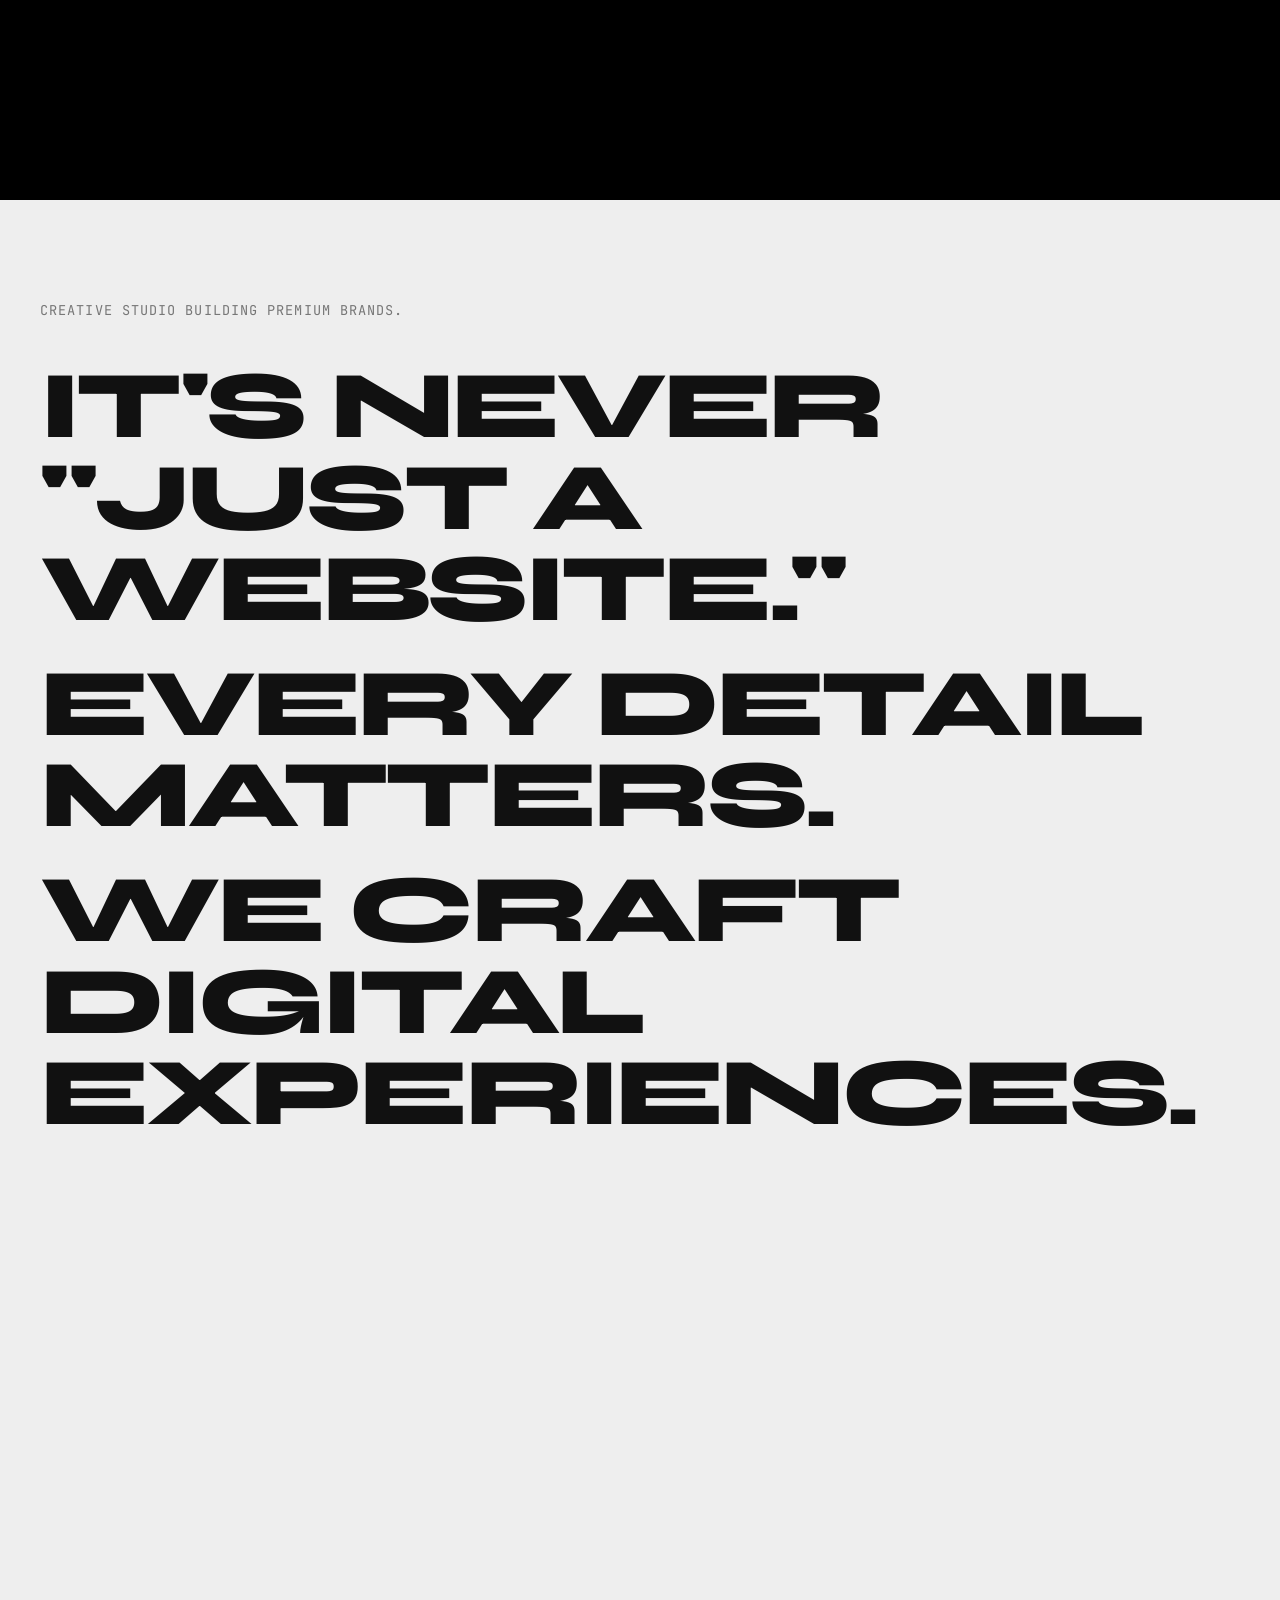
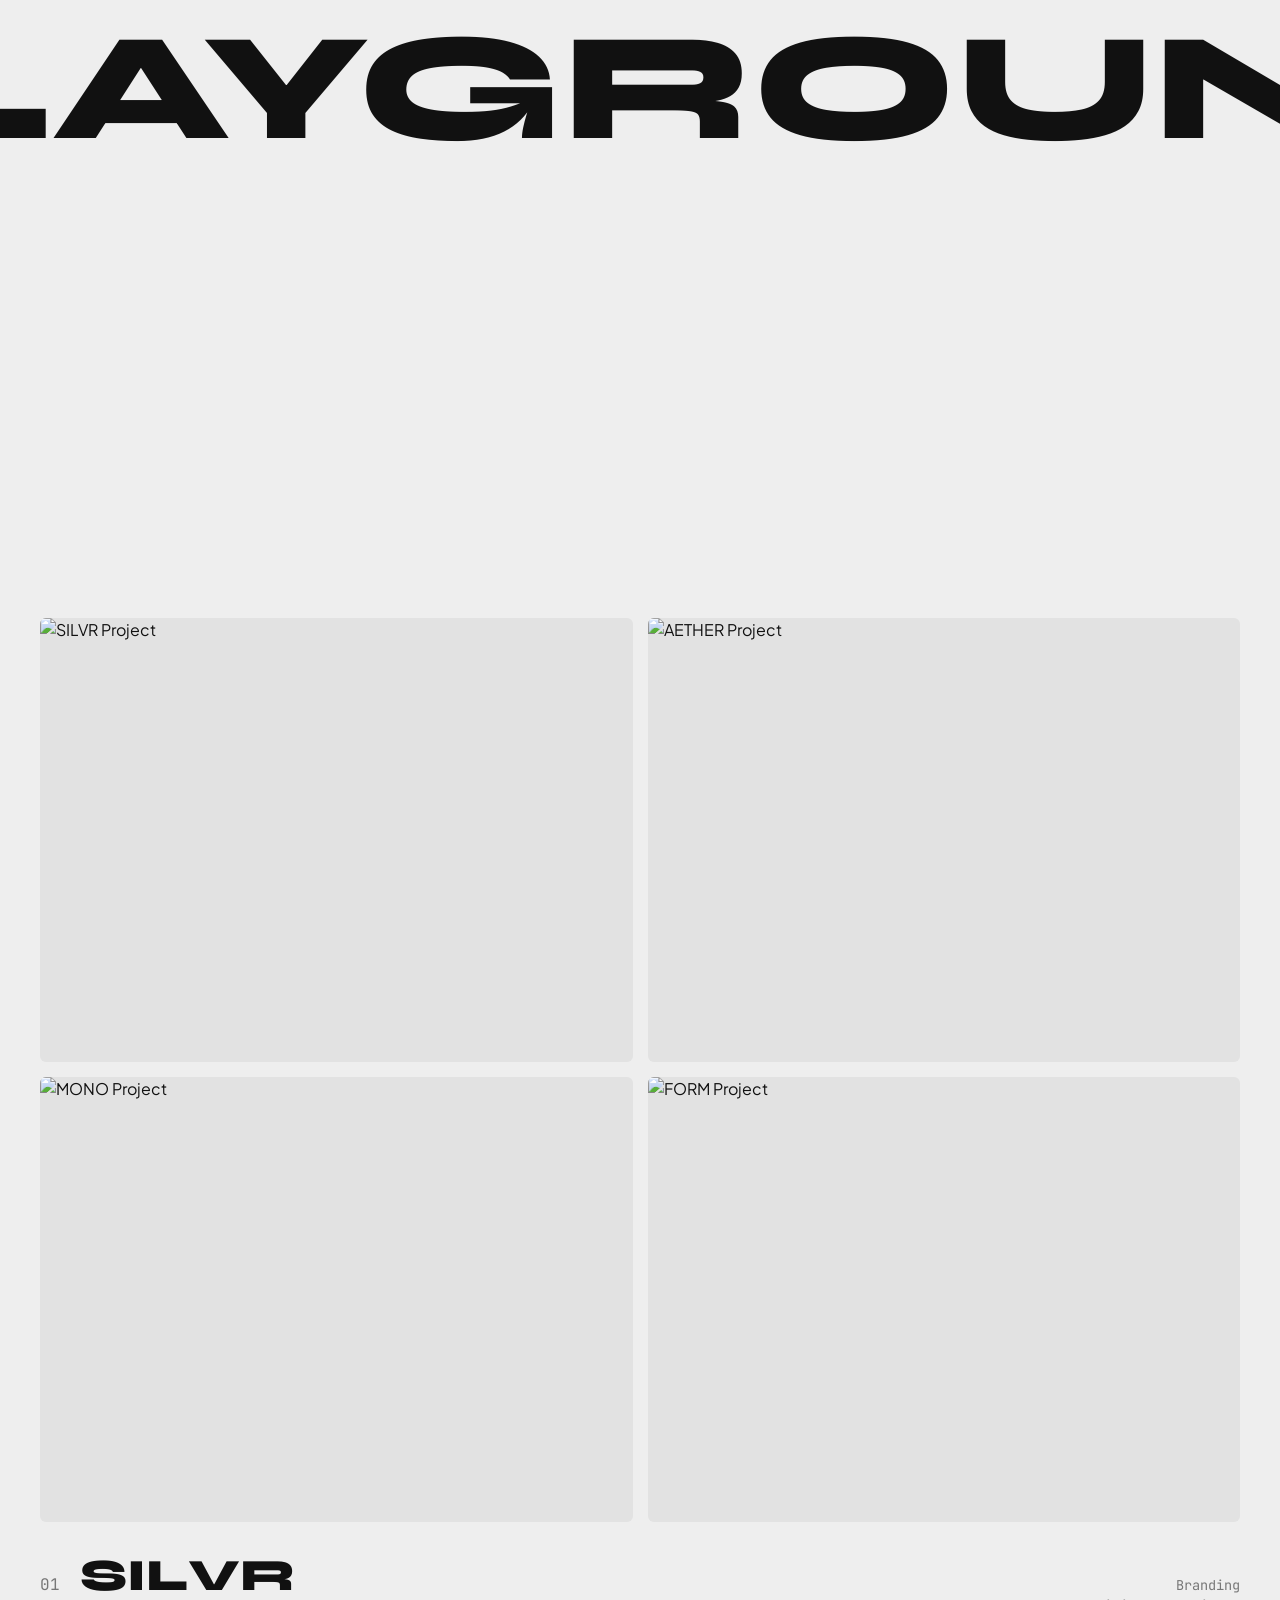
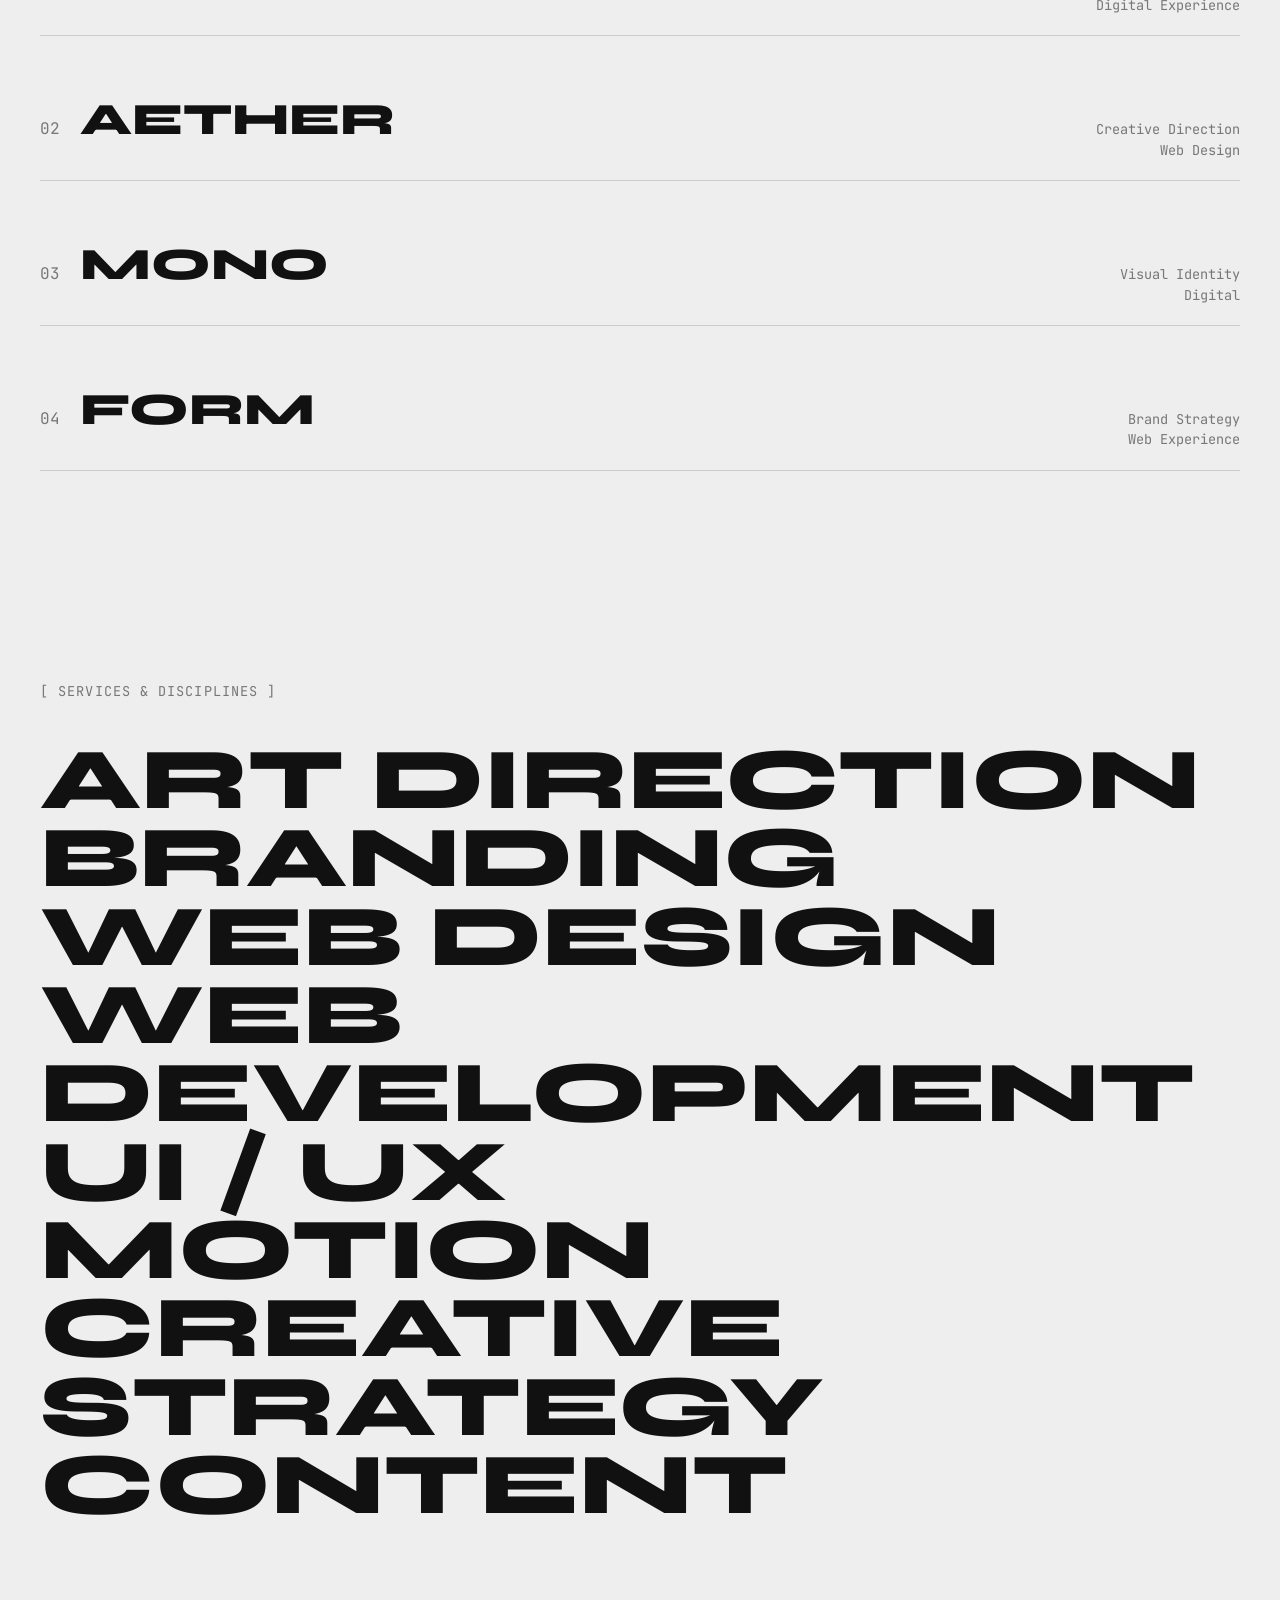
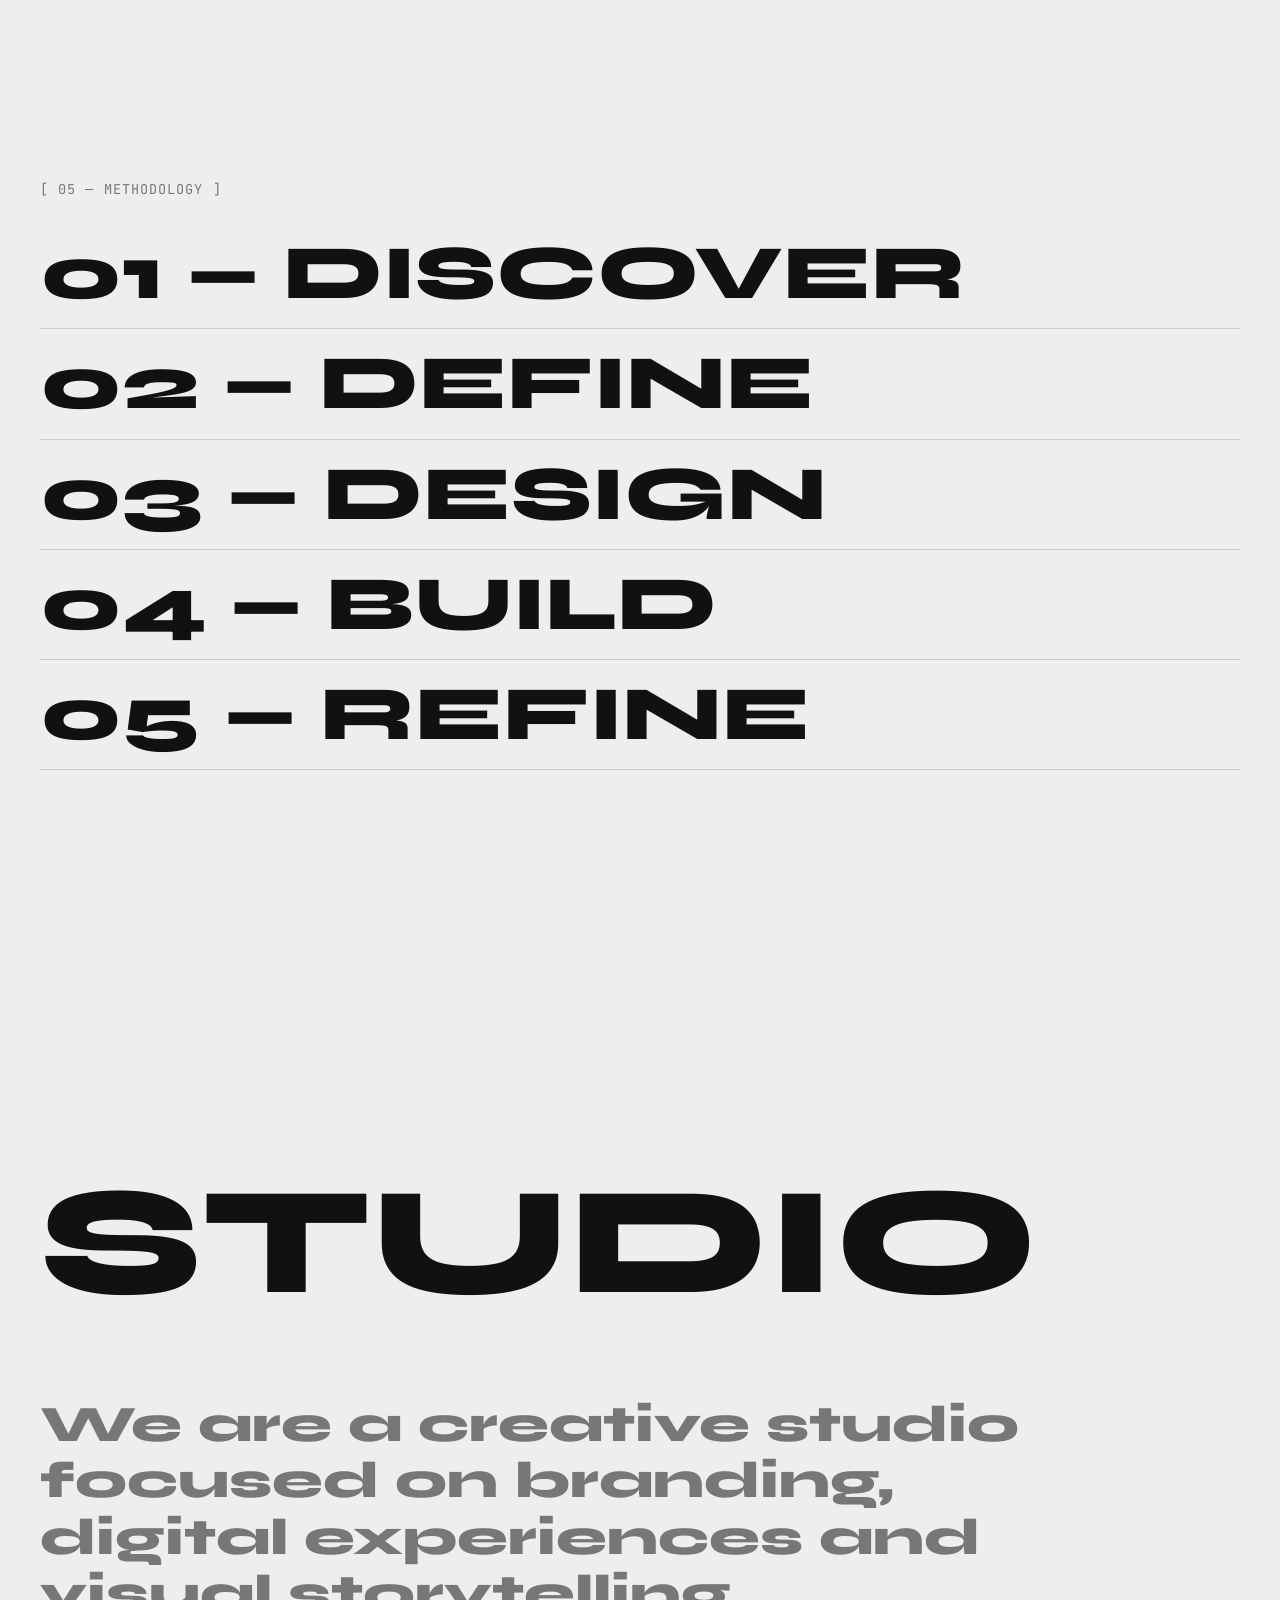
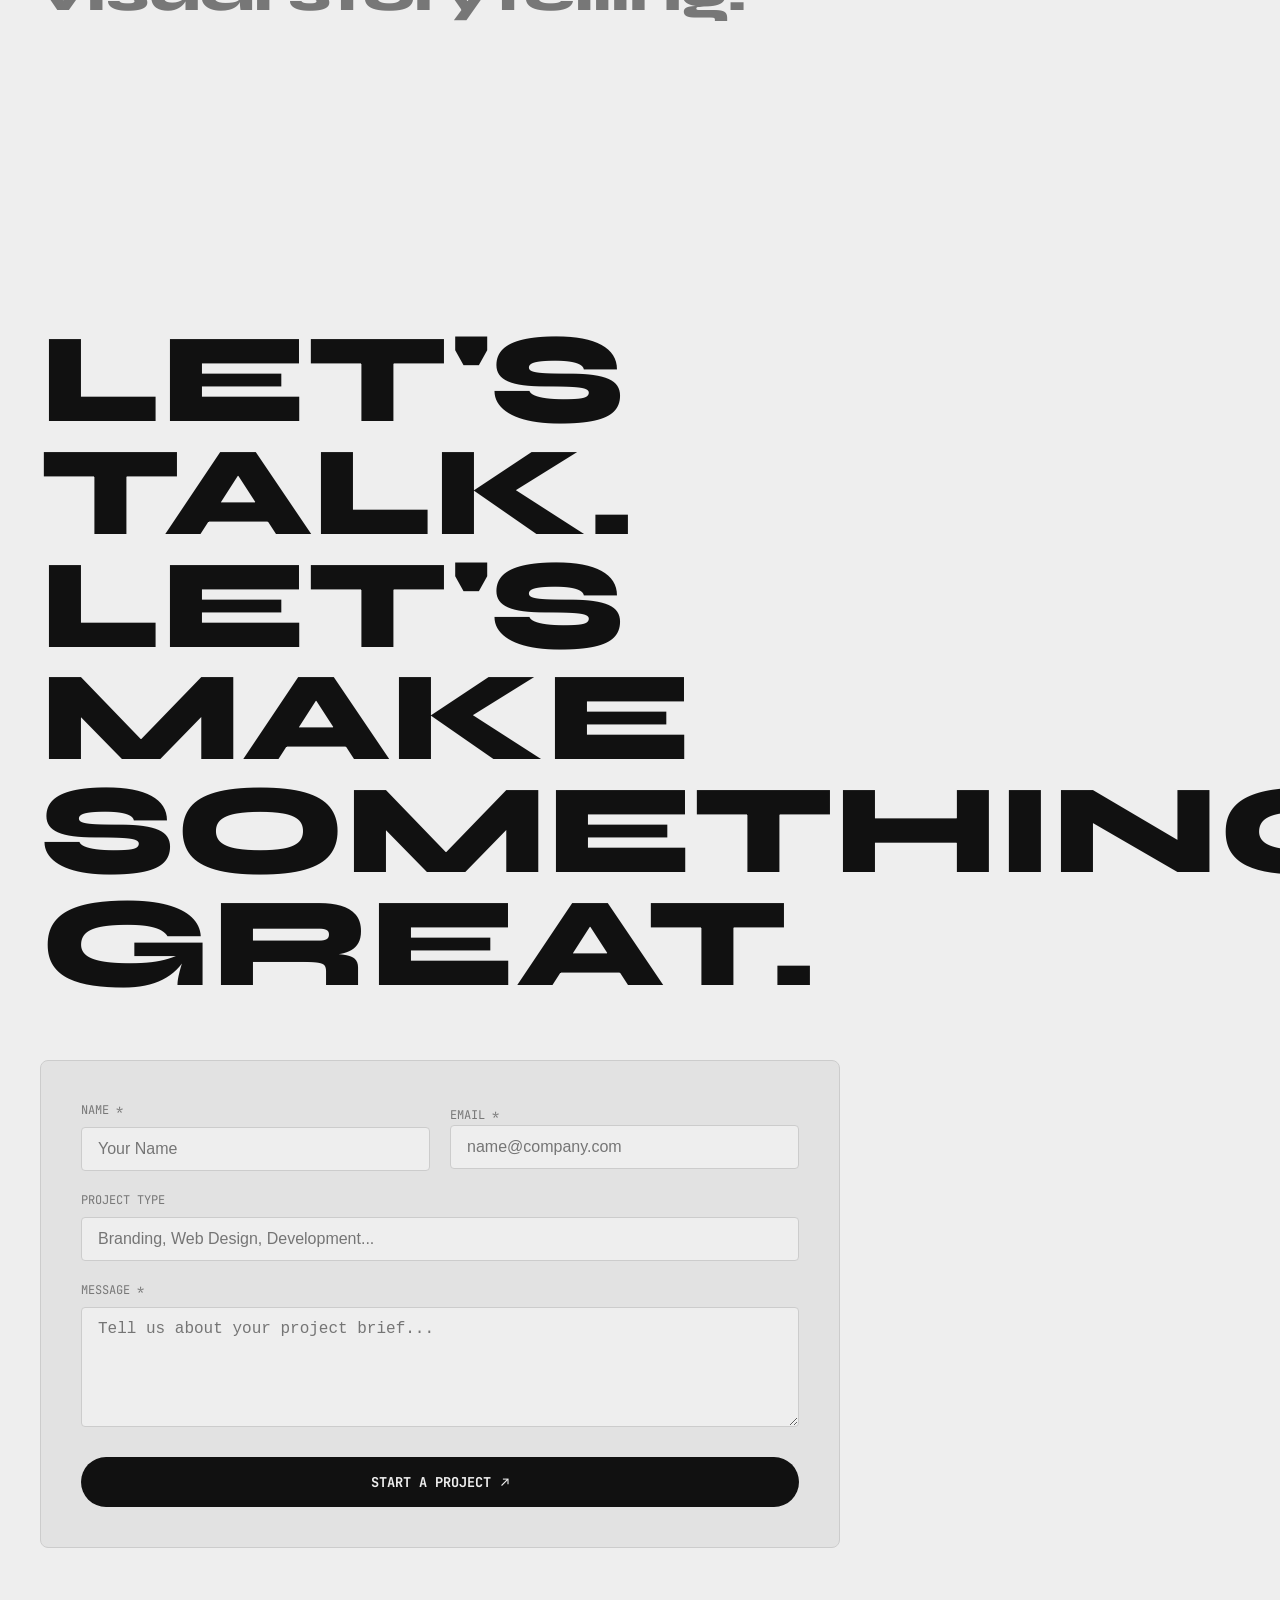
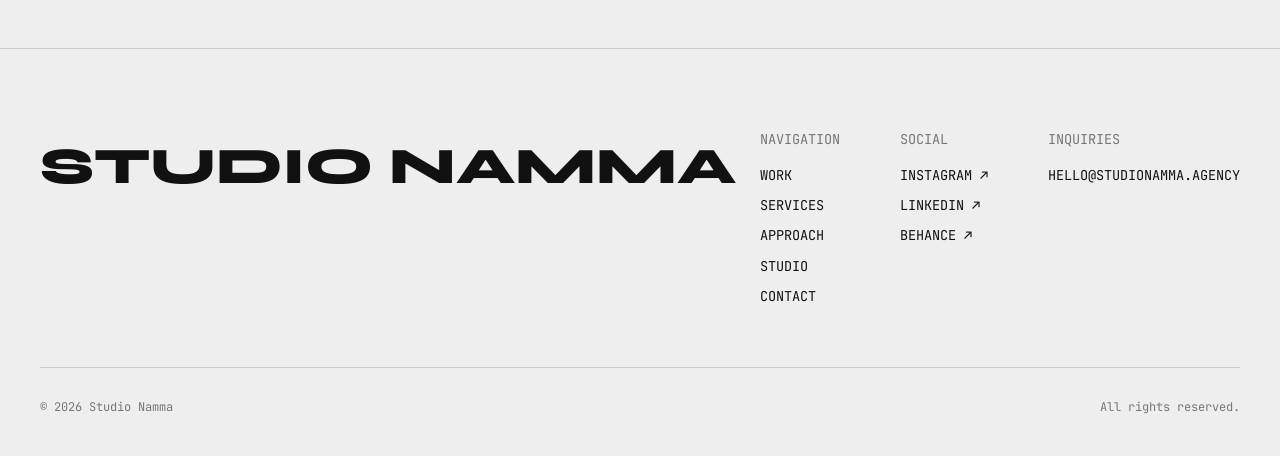
==== commit 294d7e15: "Replace WhatsApp link with button element" ====
--- a/index.html
+++ b/index.html
@@ -382,7 +382,7 @@
     </div>
   </aside>
 
-  <a href="https://wa.me/33780979269" target="_blank" rel="noopener noreferrer" class="floating-whatsapp-btn" id="whatsappFloatingBtn" aria-label="Chat on WhatsApp">
+<div class="floating-whatsapp-btn" id="whatsappFloatingBtn" aria-label="WhatsApp">
     <svg class="whatsapp-svg-icon" viewBox="0 0 24 24">
       <path d="M12.031 6.172c-3.181 0-5.767 2.586-5.768 5.766-.001 1.298.38 2.27 1.019 3.287l-.711 2.598 2.664-.699c.97.53 1.95.814 2.796.815 3.183 0 5.769-2.587 5.77-5.768 0-1.543-.601-2.993-1.692-4.084-1.092-1.092-2.541-1.695-4.078-1.695zm3.383 8.163c-.144.405-.837.774-1.17.823-.312.045-.693.074-1.087-.052-.404-.129-.926-.302-1.597-.599-1.391-.615-2.29-2.023-2.36-2.115-.069-.093-.563-.75-.563-1.43 0-.68.356-1.014.483-1.151.127-.137.277-.172.37-.172.093 0 .185.001.266.005.085.004.198-.032.31.237.116.279.397.969.431 1.039.035.07.058.152.012.245-.047.092-.07.15-.139.231-.07.081-.147.181-.21.242-.07.068-.143.142-.061.282.081.141.361.596.775.965.534.475.984.622 1.124.692.14.07.222.059.304-.035.082-.093.351-.408.445-.548.093-.14.187-.116.315-.07.128.046.813.383.953.453.14.07.233.105.268.163.035.058.035.337-.109.742z"/>
     </svg>
--- a/style.css
+++ b/style.css
@@ -1,34 +1,27 @@
+
+
 @import url('dark-mode/dark-mode.css');
 @import url('nav/nav.css');
 @import url('menu/menu.css');
 
 :root {
-  --font-heading: 'Syne', -apple-system, BlinkMacSystemFont, 'Segoe UI', sans-serif;
-  --font-body: 'Plus Jakarta Sans', -apple-system, BlinkMacSystemFont, 'Segoe UI', sans-serif;
+  --font-heading: 'Syne', sans-serif;
+  --font-body: 'Plus Jakarta Sans', sans-serif;
   --font-mono: 'JetBrains Mono', monospace;
-
   --max-width: 1440px;
-  --padding-x: clamp(1.25rem, 4vw, 3.5rem);
-}
-
-*, *::before, *::after {
+}
+
+* {
   box-sizing: border-box;
   margin: 0;
   padding: 0;
 }
 
 html {
-  font-size: 16px;
   scroll-behavior: smooth;
-  -webkit-font-smoothing: antialiased;
-  -moz-osx-font-smoothing: grayscale;
   background-color: var(--bg);
   color: var(--text);
   scrollbar-width: none;
-}
-
-html::-webkit-scrollbar {
-  display: none;
 }
 
 body {
@@ -37,27 +30,11 @@
   color: var(--text);
   line-height: 1.5;
   overflow-x: hidden;
-  position: relative;
-}
-
-::selection {
-  background-color: var(--text);
-  color: var(--bg);
-}
-
-img, video, svg {
-  display: block;
-  max-width: 100%;
 }
 
 a {
   color: inherit;
   text-decoration: none;
-}
-
-button, input, textarea, select {
-  font: inherit;
-  color: inherit;
 }
 
 button {
@@ -66,17 +43,11 @@
   background: none;
 }
 
-ul {
-  list-style: none;
-}
-
 .container {
   width: 100%;
   max-width: var(--max-width);
-  margin-left: auto;
-  margin-right: auto;
-  padding-left: var(--padding-x);
-  padding-right: var(--padding-x);
+  margin: 0 auto;
+  padding: 0 40px;
 }
 
 .font-mono {
@@ -85,14 +56,13 @@
   letter-spacing: 0.08em;
   text-transform: uppercase;
 }
+
 
 .animate {
   transform: rotateX(90deg);
   transform-origin: bottom;
   opacity: 0;
-  transition: transform 1s cubic-bezier(0.16, 1, 0.3, 1),
-              opacity 0.8s ease;
-  will-change: transform, opacity;
+  transition: transform 1s ease, opacity 0.8s ease;
   display: block;
 }
 
@@ -100,6 +70,7 @@
   transform: rotateX(0deg);
   opacity: 1;
 }
+
 
 #cursor {
   position: fixed;
@@ -112,21 +83,16 @@
   pointer-events: none;
   z-index: 9998;
   opacity: 1;
-  transform: translate3d(-100px, -100px, 0);
-  transition: opacity 0.3s ease,
-              width 0.25s ease,
-              height 0.25s ease,
-              background-color 0.25s ease,
-              border-color 0.25s ease;
-  will-change: transform, opacity;
+  transition: opacity 0.3s ease, width 0.25s ease, height 0.25s ease, background-color 0.25s ease;
 }
 
 body.cursor-hover #cursor {
-  width: 72px;
-  height: 72px;
+  width: 70px;
+  height: 70px;
   background-color: rgba(0, 68, 255, 0.15);
   border-color: var(--accent);
 }
+
 
 #videocursor {
   position: fixed;
@@ -136,8 +102,6 @@
   height: clamp(360px, 32vw, 520px);
   pointer-events: none;
   z-index: 9999;
-  transform: translate3d(-500px, -500px, 0);
-  will-change: transform;
 }
 
 #videocursor .video-inner {
@@ -146,11 +110,10 @@
   border-radius: 4px;
   overflow: hidden;
   box-shadow: 0 20px 60px rgba(0, 0, 0, 0.25);
-  background-color: #000000;
+  background-color: #000;
   opacity: 0;
   transform: scale(0.85);
-  transition: opacity 0.3s cubic-bezier(0.16, 1, 0.3, 1),
-              transform 0.3s cubic-bezier(0.16, 1, 0.3, 1);
+  transition: opacity 0.3s ease, transform 0.3s ease;
 }
 
 #videocursor iframe {
@@ -170,9 +133,12 @@
   transform: scale(0.85);
 }
 
-@media (max-width: 768px), (hover: none) {
-  #cursor, #videocursor { display: none !important; }
-}
+@media (max-width: 768px) {
+  #cursor, #videocursor {
+    display: none !important;
+  }
+}
+
 
 .bottom-info-bar {
   position: fixed;
@@ -180,29 +146,17 @@
   left: 0;
   width: 100%;
   z-index: 900;
-  padding: 1.25rem 0;
+  padding: 20px 0;
   pointer-events: none;
   font-family: var(--font-mono);
   font-size: 0.75rem;
   color: var(--muted);
-  letter-spacing: 0.05em;
 }
 
 .bottom-info-inner {
   display: flex;
   justify-content: space-between;
   align-items: center;
-}
-
-.bottom-left-statement {
-  pointer-events: auto;
-}
-
-.bottom-right-clock {
-  display: flex;
-  align-items: center;
-  gap: 1.5rem;
-  pointer-events: auto;
 }
 
 .clock-location {
@@ -215,10 +169,11 @@
   font-weight: 700;
 }
 
+
 .floating-whatsapp-btn {
   position: fixed;
-  bottom: 4.5rem;
-  right: clamp(1.25rem, 3vw, 2.5rem);
+  bottom: 70px;
+  right: 40px;
   width: 54px;
   height: 54px;
   border-radius: 50%;
@@ -229,12 +184,11 @@
   justify-content: center;
   box-shadow: 0 10px 25px rgba(37, 211, 102, 0.35);
   z-index: 950;
-  transition: transform 0.3s cubic-bezier(0.16, 1, 0.3, 1), box-shadow 0.3s ease;
+  transition: transform 0.3s ease;
 }
 
 .floating-whatsapp-btn:hover {
   transform: scale(1.1);
-  box-shadow: 0 15px 30px rgba(37, 211, 102, 0.45);
 }
 
 .whatsapp-svg-icon {
@@ -243,75 +197,49 @@
   fill: currentColor;
 }
 
+
 .hero {
   position: relative;
   width: 100%;
   height: 100vh;
-  overflow: hidden;
-  display: flex;
-  flex-direction: column;
+  display: flex;
   align-items: center;
   justify-content: center;
   background-color: var(--bg);
 }
 
 .hero-content {
-  position: relative;
-  z-index: 3;
-  display: flex;
-  flex-direction: column;
-  align-items: center;
-  justify-content: center;
   text-align: center;
-  width: 100%;
-  padding: 0 var(--padding-x);
-  pointer-events: none;
-  margin: 10px;
+  padding: 0 20px;
 }
 
 .hero-giant-title {
   font-family: var(--font-heading);
-  font-size: clamp(70px, 10vw, 160px);
+  font-size: clamp(80px, 12vw, 190px);
   font-weight: 900;
   line-height: 0.82;
   letter-spacing: -0.06em;
   text-transform: uppercase;
-  text-align: center;
-  pointer-events: auto;
-  width: 100%;
-  margin: 0 auto;
 }
 
 .hero-scroll-indicator {
   position: absolute;
-  bottom: -4.5rem;
+  bottom: 40px;
+  left: 50%;
+  transform: translateX(-50%);
   font-family: var(--font-mono);
   font-size: 0.75rem;
   color: var(--muted);
-  pointer-events: auto;
-}
-
-@media (max-width: 768px) {
-  .hero-giant-title {
-    font-size: clamp(48px, 14vw, 85px);
-    line-height: 0.9;
-  }
-  .hero-scroll-indicator {
-    bottom: -3.5rem;
-  }
 }
 
 .section-showreel {
   height: 100vh;
-  width: 100%;
   position: relative;
   overflow: hidden;
-  background-color: #080808;
+  background-color: #000;
 }
 
 .showreel-video-container {
-  position: absolute;
-  inset: 0;
   width: 100%;
   height: 100%;
 }
@@ -325,8 +253,7 @@
 .showreel-overlay-tint {
   position: absolute;
   inset: 0;
-  background: radial-gradient(circle at center, transparent 40%, rgba(0, 0, 0, 0.6) 100%);
-  pointer-events: none;
+  background: rgba(0, 0, 0, 0.4);
 }
 
 .showreel-center-caption {
@@ -335,16 +262,14 @@
   left: 50%;
   transform: translate(-50%, -50%);
   text-align: center;
-  color: #ffffff;
-  z-index: 2;
+  color: #fff;
 }
 
 .showreel-tag {
   font-family: var(--font-mono);
   font-size: 0.8rem;
-  letter-spacing: 0.2em;
   color: var(--accent);
-  margin-bottom: 0.5rem;
+  margin-bottom: 10px;
 }
 
 .showreel-title {
@@ -359,14 +284,14 @@
   display: flex;
   flex-direction: column;
   justify-content: center;
-  padding: clamp(6rem, 12vh, 10rem) 0;
+  padding: 100px 0;
 }
 
 .intro-tag-small {
   font-family: var(--font-mono);
   font-size: 0.85rem;
   color: var(--muted);
-  margin-bottom: 3rem;
+  margin-bottom: 40px;
 }
 
 .intro-large-text {
@@ -378,27 +303,25 @@
   text-transform: uppercase;
 }
 
+
 .section-playground {
   height: 100vh;
   display: flex;
   align-items: center;
   justify-content: center;
   text-align: center;
-  position: relative;
 }
 
 .playground-huge-heading {
   font-family: var(--font-heading);
-font-size: clamp(50px, 7vw, 120px);
-  font-weight: 900;
-  line-height: 0.85;
-  letter-spacing: -0.05em;
-  text-transform: uppercase;
-}
+  font-size: clamp(60px, 12vw, 180px);
+  font-weight: 900;
+  text-transform: uppercase;
+}
+
 
 .section-projects-grid {
-  padding: clamp(4rem, 8vw, 8rem) 0;
-  position: relative;
+  padding: 80px 0;
 }
 
 .slideImage {
@@ -406,7 +329,6 @@
   grid-template-columns: repeat(2, 1fr);
   gap: 15px;
   overflow: hidden;
-  width: 100%;
 }
 
 .image-card {
@@ -421,7 +343,7 @@
   width: 100%;
   height: 100%;
   object-fit: cover;
-  transition: transform 0.6s cubic-bezier(0.16, 1, 0.3, 1);
+  transition: transform 0.5s ease;
 }
 
 .image-card:hover img {
@@ -430,38 +352,36 @@
 
 .left-card {
   transform: translateX(-50%) translateY(40%) rotateZ(-20deg);
-  transition: transform 0.8s cubic-bezier(0.16, 1, 0.3, 1);
-  will-change: transform;
+  transition: transform 0.8s ease;
 }
 
 .right-card {
   transform: translateX(50%) translateY(40%) rotateZ(20deg);
-  transition: transform 0.8s cubic-bezier(0.16, 1, 0.3, 1);
-  will-change: transform;
+  transition: transform 0.8s ease;
 }
 
 .slideImage .image-card.show {
   transform: translateX(0) translateY(0) rotateZ(0);
 }
 
+
 .project-info-block {
-  padding: 1.25rem 0 2.5rem;
+  padding: 20px 0;
   display: flex;
   justify-content: space-between;
   align-items: baseline;
   border-bottom: 1px solid var(--border);
-  margin-bottom: 2rem;
+  margin-bottom: 30px;
 }
 
 .project-info-left {
   display: flex;
   align-items: baseline;
-  gap: 1.5rem;
+  gap: 20px;
 }
 
 .project-number {
   font-family: var(--font-mono);
-  font-size: 0.9rem;
   color: var(--muted);
 }
 
@@ -478,26 +398,26 @@
   color: var(--muted);
   text-align: right;
 }
+
 
 .section-services {
   min-height: 100vh;
   display: flex;
   flex-direction: column;
   justify-content: center;
-  padding: clamp(6rem, 10vw, 10rem) 0;
+  padding: 100px 0;
 }
 
 .services-tag {
   font-family: var(--font-mono);
   font-size: 0.85rem;
   color: var(--muted);
-  margin-bottom: 3rem;
+  margin-bottom: 40px;
 }
 
 .services-list {
   display: flex;
   flex-direction: column;
-  gap: 0.5rem;
 }
 
 .service-item {
@@ -505,7 +425,6 @@
   font-size: clamp(38px, 6.8vw, 110px);
   font-weight: 900;
   line-height: 0.9;
-  letter-spacing: -0.04em;
   text-transform: uppercase;
   color: var(--text);
   cursor: pointer;
@@ -521,19 +440,20 @@
   transform: translateX(20px);
 }
 
+
 .section-approach {
   min-height: 100vh;
   display: flex;
   flex-direction: column;
   justify-content: center;
-  padding: clamp(6rem, 10vw, 10rem) 0;
+  padding: 100px 0;
 }
 
 .approach-steps-list {
   display: flex;
   flex-direction: column;
-  gap: 1.5rem;
-  margin-top: 3rem;
+  gap: 20px;
+  margin-top: 40px;
 }
 
 .approach-step-item {
@@ -541,29 +461,26 @@
   font-size: clamp(36px, 6vw, 95px);
   font-weight: 900;
   line-height: 0.9;
-  letter-spacing: -0.04em;
-  text-transform: uppercase;
-  color: var(--text);
+  text-transform: uppercase;
   border-bottom: 1px solid var(--border);
-  padding-bottom: 1.5rem;
-}
+  padding-bottom: 20px;
+}
+
 
 .section-studio {
   min-height: 100vh;
   display: flex;
   flex-direction: column;
   justify-content: center;
-  padding: clamp(6rem, 10vw, 10rem) 0;
+  padding: 100px 0;
 }
 
 .studio-huge-heading {
   font-family: var(--font-heading);
   font-size: clamp(60px, 12vw, 180px);
   font-weight: 900;
-  line-height: 0.85;
-  letter-spacing: -0.05em;
-  text-transform: uppercase;
-  margin-bottom: 3rem;
+  text-transform: uppercase;
+  margin-bottom: 40px;
 }
 
 .studio-statement-copy {
@@ -571,13 +488,13 @@
   font-size: clamp(28px, 4vw, 56px);
   font-weight: 800;
   line-height: 1.1;
-  letter-spacing: -0.03em;
-  color: var(--muted);
-  max-width: 1100px;
-}
+  color: var(--muted);
+  max-width: 1000px;
+}
+
 
 .section-contact {
-  padding: clamp(6rem, 12vw, 12rem) 0 clamp(6rem, 8vw, 10rem);
+  padding: 100px 0;
 }
 
 .contact-headline-huge {
@@ -585,9 +502,8 @@
   font-size: clamp(50px, 10vw, 150px);
   font-weight: 900;
   line-height: 0.88;
-  letter-spacing: -0.05em;
-  text-transform: uppercase;
-  margin-bottom: 4rem;
+  text-transform: uppercase;
+  margin-bottom: 60px;
 }
 
 .contact-form-box {
@@ -595,25 +511,25 @@
   background-color: var(--card-bg);
   border: 1px solid var(--border);
   border-radius: 8px;
-  padding: clamp(2rem, 5vw, 4rem);
+  padding: 40px;
 }
 
 .contact-form-element {
   display: flex;
   flex-direction: column;
-  gap: 1.75rem;
+  gap: 20px;
 }
 
 .form-row-2col {
   display: grid;
   grid-template-columns: 1fr 1fr;
-  gap: 1.5rem;
+  gap: 20px;
 }
 
 .form-input-group {
   display: flex;
   flex-direction: column;
-  gap: 0.5rem;
+  gap: 8px;
 }
 
 .form-label-mono {
@@ -624,14 +540,13 @@
 
 .form-field-ctrl {
   width: 100%;
-  padding: 1rem 1.25rem;
+  padding: 12px 16px;
   background-color: var(--bg);
   border: 1px solid var(--border);
   border-radius: 4px;
   font-size: 1rem;
   color: var(--text);
   outline: none;
-  transition: border-color 0.25s ease;
 }
 
 .form-field-ctrl:focus {
@@ -639,8 +554,8 @@
 }
 
 .form-textarea-ctrl {
+  min-height: 120px;
   resize: vertical;
-  min-height: 130px;
 }
 
 .form-error-hint {
@@ -659,37 +574,33 @@
 }
 
 .btn-start-project {
+  padding: 16px 32px;
+  background-color: var(--text);
+  color: var(--bg);
+  border-radius: 30px;
+  font-family: var(--font-mono);
+  font-size: 0.85rem;
+  font-weight: 700;
+  text-transform: uppercase;
   display: inline-flex;
   align-items: center;
   justify-content: center;
-  gap: 0.75rem;
-  padding: 1.25rem 2.5rem;
-  background-color: var(--text);
-  color: var(--bg);
-  border-radius: 9999px;
-  font-family: var(--font-mono);
-  font-size: 0.85rem;
-  font-weight: 700;
-  letter-spacing: 0.1em;
-  text-transform: uppercase;
-  transition: all 0.3s ease;
-  margin-top: 1rem;
+  gap: 10px;
+  margin-top: 10px;
 }
 
 .btn-start-project:hover {
   background-color: var(--accent);
-  color: #ffffff;
-  transform: scale(1.03);
+  color: #fff;
 }
 
 .contact-success-panel {
   display: none;
   flex-direction: column;
   align-items: center;
-  justify-content: center;
   text-align: center;
-  gap: 1.25rem;
-  padding: 3rem 0;
+  gap: 15px;
+  padding: 40px 0;
 }
 
 .contact-success-panel.is-visible {
@@ -697,69 +608,59 @@
 }
 
 .success-badge-icon {
-  width: 64px;
-  height: 64px;
+  width: 60px;
+  height: 60px;
   border-radius: 50%;
   background-color: var(--accent);
-  color: #ffffff;
+  color: #fff;
   display: flex;
   align-items: center;
   justify-content: center;
-  font-size: 1.75rem;
+  font-size: 1.5rem;
 }
 
 .success-title-bold {
   font-family: var(--font-heading);
-  font-size: 2.25rem;
-  font-weight: 900;
-  text-transform: uppercase;
-}
-
-.success-desc-text {
-  color: var(--muted);
-  max-width: 460px;
-}
+  font-size: 2rem;
+  font-weight: 900;
+  text-transform: uppercase;
+}
+
 
 .site-footer {
-  padding: 6rem 0 4rem;
+  padding: 80px 0 40px;
   border-top: 1px solid var(--border);
 }
 
 .footer-top-layout {
   display: flex;
   justify-content: space-between;
-  align-items: flex-start;
-  margin-bottom: 4rem;
+  margin-bottom: 60px;
 }
 
 .footer-brand-huge {
   font-family: var(--font-heading);
-  font-size: clamp(2.25rem, 4.5vw, 4rem);
+  font-size: clamp(2rem, 4vw, 4rem);
   font-weight: 900;
   text-transform: uppercase;
 }
 
 .footer-cols-group {
   display: flex;
-  gap: clamp(3rem, 6vw, 6rem);
+  gap: 60px;
 }
 
 .footer-col-item {
   display: flex;
   flex-direction: column;
-  gap: 0.75rem;
+  gap: 10px;
   font-family: var(--font-mono);
   font-size: 0.85rem;
 }
 
 .footer-col-title {
   color: var(--muted);
-  margin-bottom: 0.5rem;
-}
-
-.footer-nav-anchor {
-  color: var(--text);
-  transition: color 0.2s ease;
+  margin-bottom: 5px;
 }
 
 .footer-nav-anchor:hover {
@@ -769,67 +670,36 @@
 .footer-bottom-layout {
   display: flex;
   justify-content: space-between;
-  align-items: center;
-  padding-top: 2rem;
+  padding-top: 30px;
   border-top: 1px solid var(--border);
   font-family: var(--font-mono);
   font-size: 0.75rem;
   color: var(--muted);
 }
 
+
 @media (max-width: 768px) {
+  .container {
+    padding: 0 20px;
+  }
   .slideImage {
     grid-template-columns: 1fr;
-    gap: 20px;
   }
-
   .left-card, .right-card {
     transform: translateY(30px) rotateZ(-5deg);
   }
-
-  .slideImage .image-card.show {
-    transform: translateY(0) rotateZ(0);
-  }
-
   .form-row-2col {
     grid-template-columns: 1fr;
   }
-
   .bottom-left-statement {
     display: none;
   }
-
   .footer-top-layout {
     flex-direction: column;
-    gap: 3rem;
+    gap: 40px;
   }
-
   .footer-cols-group {
     flex-wrap: wrap;
-    gap: 2rem;
+    gap: 30px;
   }
-
-  .footer-bottom-layout {
-    flex-direction: column;
-    align-items: flex-start;
-    gap: 1rem;
-  }
-}
-
-@media (prefers-reduced-motion: reduce) {
-  *, *::before, *::after {
-    animation-duration: 0.01ms !important;
-    animation-iteration-count: 1 !important;
-    transition-duration: 0.01ms !important;
-    scroll-behavior: auto !important;
-  }
-
-  .animate {
-    transform: none !important;
-    opacity: 1 !important;
-  }
-
-  .left-card, .right-card {
-    transform: none !important;
-  }
-}
+}
